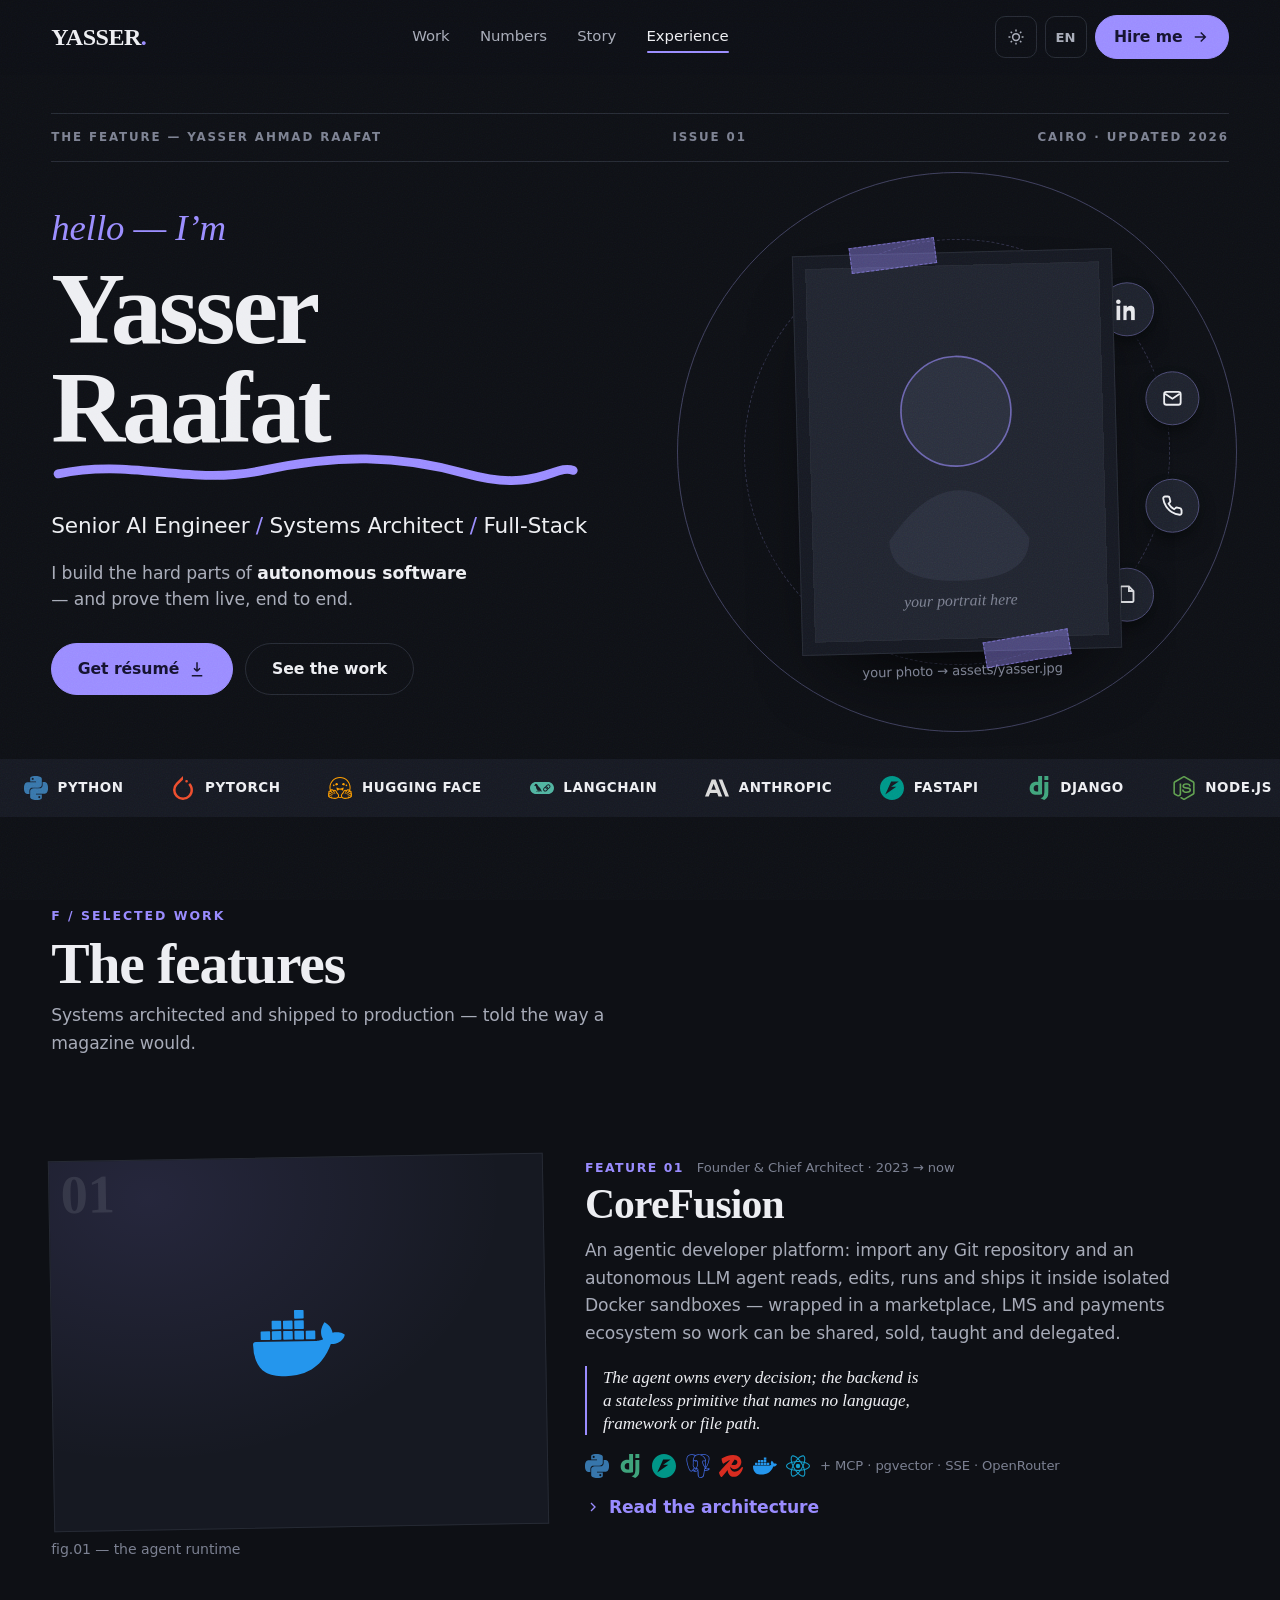
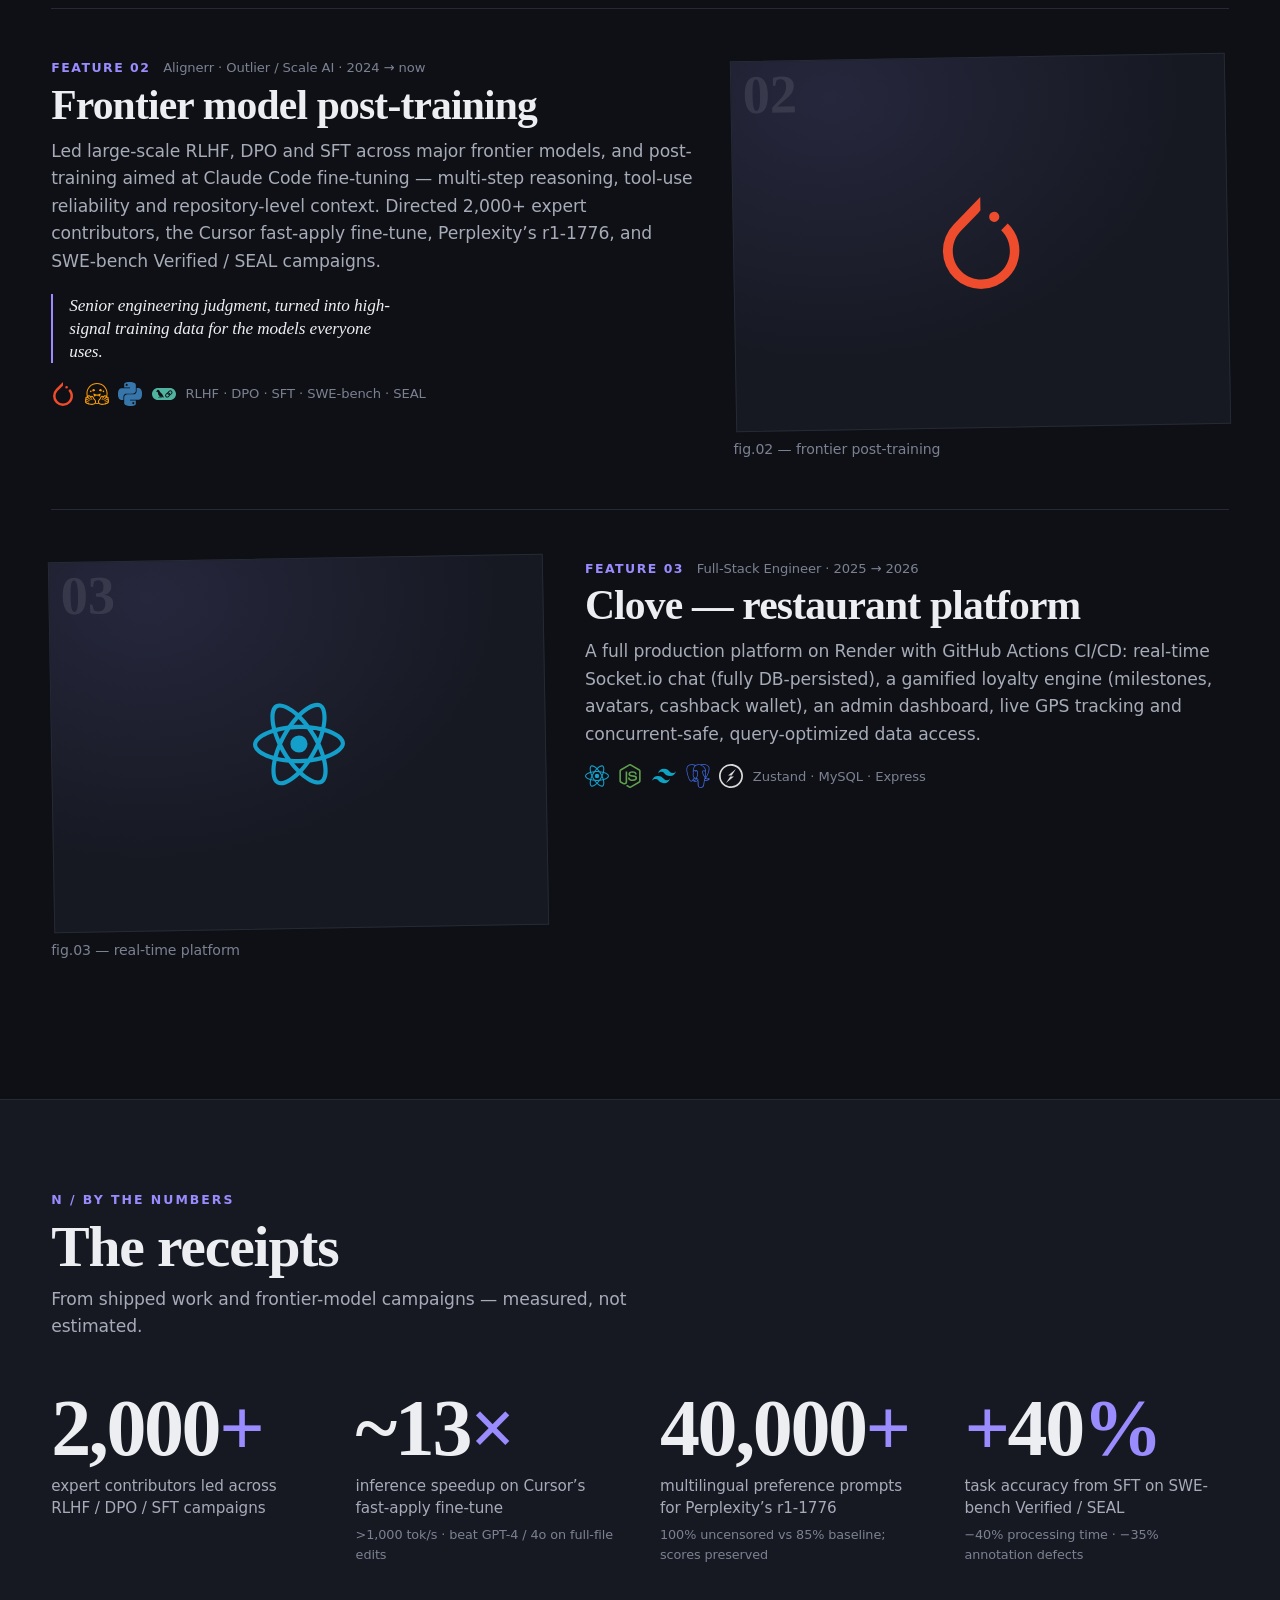
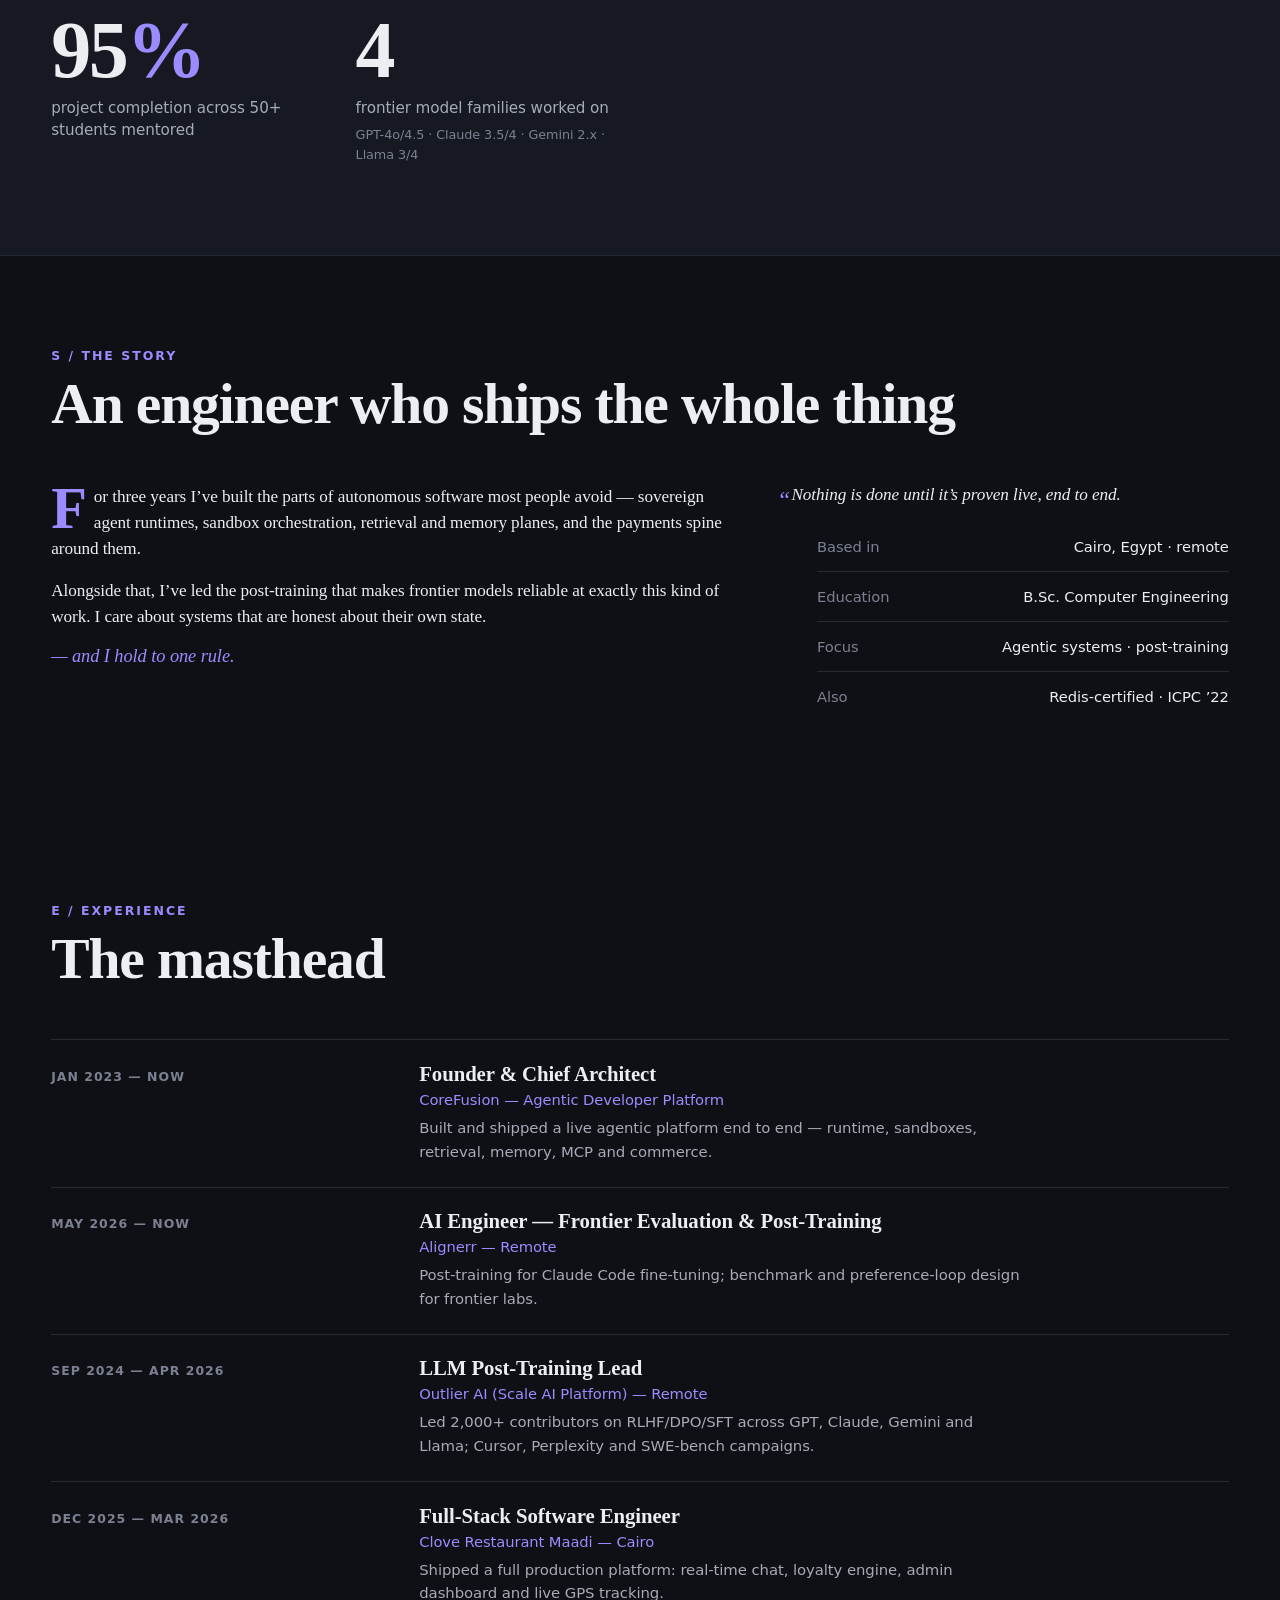
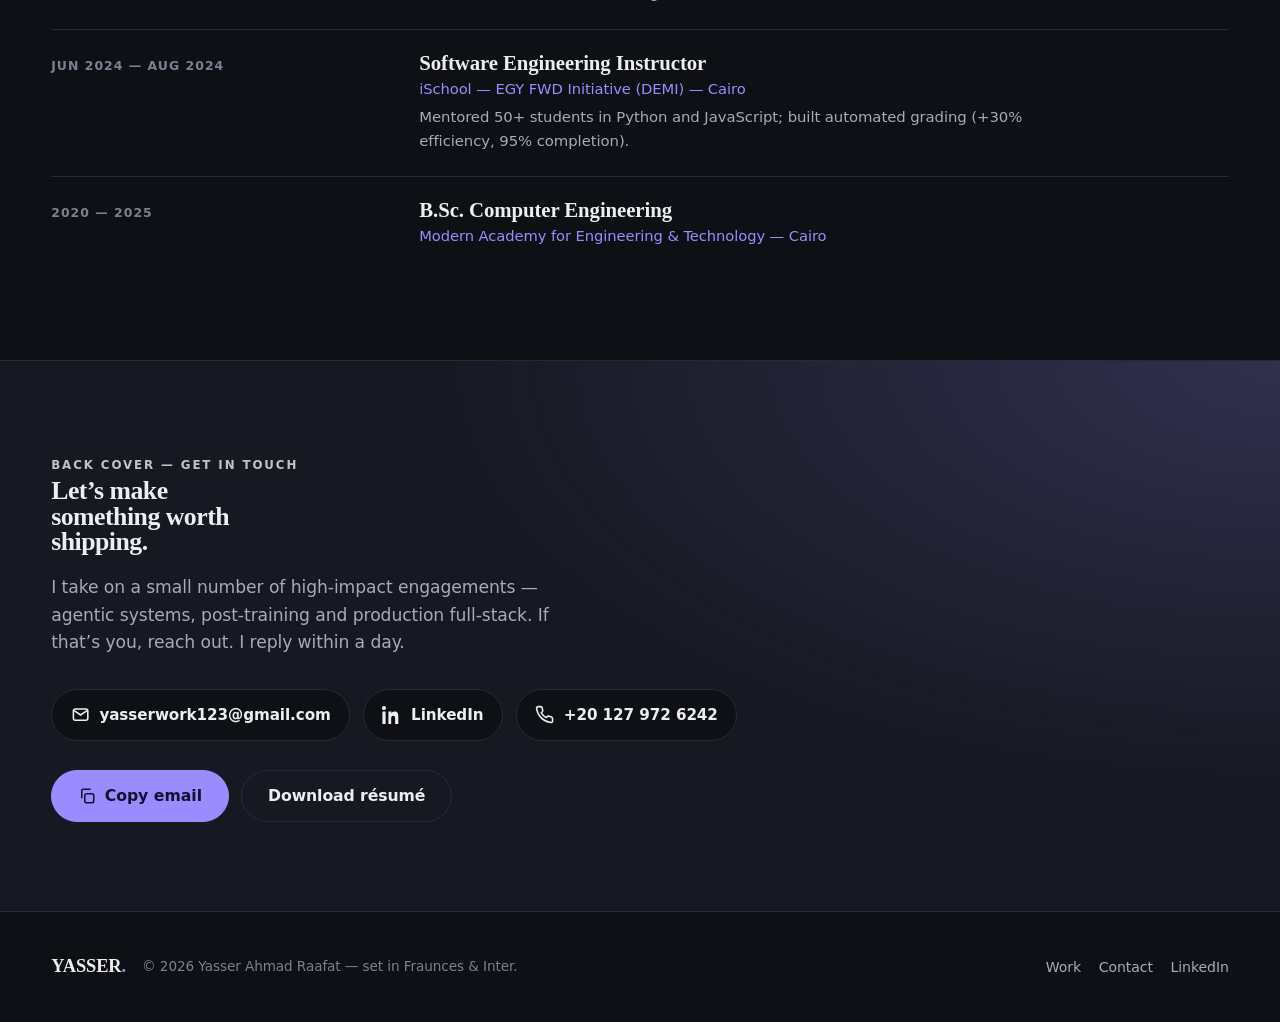
==== index.html @ 40990bbe "Initial portfolio: base site + integrity fixes Single-page static portfolio ("The Feature" editorial" ====
<!doctype html>
<html lang="en" dir="ltr">
<head>
<meta charset="utf-8">
<meta name="viewport" content="width=device-width, initial-scale=1, viewport-fit=cover">
<title>Yasser Ahmad Raafat — AI Engineer &amp; Systems Architect</title>
<meta name="description" content="The Feature — Yasser Ahmad Raafat, Senior AI Engineer and Systems Architect. Agentic runtimes, frontier-model post-training, and the full stack around them.">
<meta name="color-scheme" content="light dark">
<meta property="og:title" content="Yasser Ahmad Raafat — AI Engineer & Systems Architect">
<meta property="og:description" content="I build the hard parts of autonomous software — and prove them live, end to end.">
<meta property="og:type" content="website">
<link rel="preload" href="assets/fonts/fraunces-600-latin.woff2" as="font" type="font/woff2" crossorigin>
<link rel="preload" href="assets/fonts/inter-400-latin.woff2" as="font" type="font/woff2" crossorigin>
<link rel="stylesheet" href="assets/fonts/fonts.css">
<link rel="stylesheet" href="assets/styles.css">
<link rel="icon" href="data:image/svg+xml,%3Csvg xmlns='http://www.w3.org/2000/svg' viewBox='0 0 32 32'%3E%3Crect width='32' height='32' rx='4' fill='%23F4F0E6'/%3E%3Ctext x='16' y='24' font-family='Impact,sans-serif' font-size='24' fill='%231C1712' text-anchor='middle'%3EY%3C/text%3E%3Crect x='6' y='27' width='20' height='2' fill='%23D2551E'/%3E%3C/svg%3E">
<script>
  (function(){
    document.documentElement.classList.add('js');
    try{
      document.documentElement.setAttribute('data-theme', localStorage.getItem('cp-theme') || 'dark');
      if(localStorage.getItem('cp-lang') === 'ar'){ document.documentElement.lang='ar'; document.documentElement.dir='rtl'; }
    }catch(e){ document.documentElement.setAttribute('data-theme','light'); }
  })();
</script>
</head>
<body>
<a class="skip-link" href="#main" data-i18n="skip">Skip to content</a>

<!-- ===================== MASTHEAD ===================== -->
<header class="mast" id="mast">
  <div class="wrap mast-in">
    <a class="wordmark" href="#top">YASSER<span class="d">.</span></a>
    <nav aria-label="Primary">
      <a href="#work" data-i18n="nav.work">Work</a>
      <a href="#numbers" data-i18n="nav.numbers">Numbers</a>
      <a href="#story" data-i18n="nav.story">Story</a>
      <a href="#experience" data-i18n="nav.exp">Experience</a>
    </nav>
    <div class="mast-tools">
      <button class="iconbtn" id="toggle-theme" aria-label="Toggle theme" aria-pressed="false" type="button">
        <svg class="ic" viewBox="0 0 24 24" fill="none" stroke="currentColor" stroke-width="2" aria-hidden="true"><circle cx="12" cy="12" r="4.5"/><path d="M12 2v2.5M12 19.5V22M2 12h2.5M19.5 12H22M4.9 4.9l1.8 1.8M17.3 17.3l1.8 1.8M4.9 19.1l1.8-1.8M17.3 6.7l1.8-1.8"/></svg>
      </button>
      <button class="iconbtn" id="toggle-lang" aria-label="Switch language" data-lang-label type="button">EN</button>
      <a class="btn btn-primary" href="#contact"><span class="t" data-i18n="nav.cta">Hire me</span>
        <svg class="ic" viewBox="0 0 24 24" fill="none" stroke="currentColor" stroke-width="2" aria-hidden="true"><path d="M5 12h14M13 6l6 6-6 6"/></svg></a>
    </div>
  </div>
</header>

<main id="main">
<span id="top"></span>

  <!-- ===================== COVER (HERO) ===================== -->
  <section class="cover wrap">
    <div class="cover-folio folio">
      <span data-i18n="folio.left">The Feature — Yasser Ahmad Raafat</span>
      <span class="mid" data-i18n="folio.mid">Issue 01</span>
      <span data-i18n="folio.right">Cairo · Updated 2026</span>
    </div>

    <div class="cover-grid">
      <div class="cover-lead">
        <span class="script" data-i18n="cover.hello">hello — I’m</span>
        <h1 class="cover-name">
          <span class="l1">Yasser</span><br>
          <span class="l2">Raafat</span>
          <svg class="name-underline draw" style="--len:340" viewBox="0 0 300 22" fill="none" aria-hidden="true" preserveAspectRatio="none">
            <path d="M4 13 C 46 4, 78 20, 120 11 S 196 2, 236 13 S 286 7, 296 11"/>
          </svg>
        </h1>
        <p class="cover-sub"><span data-i18n="cover.r1">Senior AI Engineer</span><span class="sep">/</span><span data-i18n="cover.r2">Systems Architect</span><span class="sep">/</span><span data-i18n="cover.r3">Full-Stack</span></p>
        <p class="cover-aside" data-i18n-html="cover.aside">I build the hard parts of <b>autonomous software</b> — and prove them live, end to end.</p>
        <div class="cover-cta">
          <a class="btn btn-primary" href="assets/yasser-resume.pdf" download>
            <span data-i18n="cover.resume">Get résumé</span>
            <svg class="ic" viewBox="0 0 24 24" fill="none" stroke="currentColor" stroke-width="2" aria-hidden="true"><path d="M12 3v12m0 0 4-4m-4 4-4-4M5 21h14"/></svg>
          </a>
          <a class="btn btn-ghost" href="#work"><span data-i18n="cover.work">See the work</span></a>
        </div>
      </div>

      <div class="cover-media">
        <div class="orbit" id="orbit" aria-hidden="true">
          <span class="ring"></span><span class="ring r2"></span>
          <div class="spokes">
            <a class="orbit-icon" style="--a:-40deg" href="https://www.linkedin.com/in/yasser-ahmed-raafat-592a2b164/" target="_blank" rel="noopener" aria-label="LinkedIn">
              <svg class="ic" viewBox="0 0 24 24" fill="currentColor" aria-hidden="true"><path d="M4.98 3.5A2.5 2.5 0 1 1 0 3.5a2.5 2.5 0 0 1 4.98 0zM.5 8h4V24h-4zM8 8h3.8v2.2h.05c.53-1 1.83-2.2 3.77-2.2 4.03 0 4.78 2.65 4.78 6.1V24h-4v-6.9c0-1.65-.03-3.77-2.3-3.77-2.3 0-2.65 1.8-2.65 3.65V24H8z"/></svg>
            </a>
            <a class="orbit-icon" style="--a:-14deg" href="mailto:yasserwork123@gmail.com" aria-label="Email">
              <svg class="ic" viewBox="0 0 24 24" fill="none" stroke="currentColor" stroke-width="2" aria-hidden="true"><rect x="3" y="5" width="18" height="14" rx="2.5"/><path d="m4 7 8 5.5L20 7"/></svg>
            </a>
            <a class="orbit-icon" style="--a:14deg" href="tel:+201279726242" aria-label="Phone">
              <svg class="ic" viewBox="0 0 24 24" fill="none" stroke="currentColor" stroke-width="2" aria-hidden="true"><path d="M22 16.9v3a2 2 0 0 1-2.2 2 19.8 19.8 0 0 1-8.6-3.1 19.5 19.5 0 0 1-6-6A19.8 19.8 0 0 1 2 4.2 2 2 0 0 1 4 2h3a2 2 0 0 1 2 1.7c.1.9.3 1.8.6 2.6a2 2 0 0 1-.5 2.1L7.9 9.8a16 16 0 0 0 6 6l1.4-1.2a2 2 0 0 1 2.1-.5c.8.3 1.7.5 2.6.6a2 2 0 0 1 1.7 2z"/></svg>
            </a>
            <a class="orbit-icon" style="--a:40deg" href="assets/yasser-resume.pdf" download aria-label="Download résumé">
              <svg class="ic" viewBox="0 0 24 24" fill="none" stroke="currentColor" stroke-width="2" aria-hidden="true"><path d="M14 3v5h5M14 3l5 5v11a1 1 0 0 1-1 1H6a1 1 0 0 1-1-1V4a1 1 0 0 1 1-1z"/></svg>
            </a>
          </div>
        </div>
        <figure class="frame">
          <span class="tape t1" aria-hidden="true"></span><span class="tape t2" aria-hidden="true"></span>
          <!-- PHOTO: drop your portrait at assets/yasser.jpg, then change the src below to "assets/yasser.jpg" (portrait / 4:5 works best). -->
          <img src="assets/portrait-placeholder.svg" alt="Portrait of Yasser Ahmad Raafat" width="360" height="450">
          <figcaption class="photo-hint" data-i18n="cover.hint">your photo → assets/yasser.jpg</figcaption>
        </figure>
      </div>
    </div>
  </section>

  <!-- ===================== TOOLKIT TICKER ===================== -->
  <section class="ticker" id="stack" aria-label="Toolkit" style="padding:0">
    <div class="ticker-row" id="ticker-row"><span class="ticker-item"><svg class="ci" viewBox="0 0 24 24" fill="#3776AB" role="img" aria-hidden="true"><path d="M14.25.18l.9.2.73.26.59.3.45.32.34.34.25.34.16.33.1.3.04.26.02.2-.01.13V8.5l-.05.63-.13.55-.21.46-.26.38-.3.31-.33.25-.35.19-.35.14-.33.1-.3.07-.26.04-.21.02H8.77l-.69.05-.59.14-.5.22-.41.27-.33.32-.27.35-.2.36-.15.37-.1.35-.07.32-.04.27-.02.21v3.06H3.17l-.21-.03-.28-.07-.32-.12-.35-.18-.36-.26-.36-.36-.35-.46-.32-.59-.28-.73-.21-.88-.14-1.05-.05-1.23.06-1.22.16-1.04.24-.87.32-.71.36-.57.4-.44.42-.33.42-.24.4-.16.36-.1.32-.05.24-.01h.16l.06.01h8.16v-.83H6.18l-.01-2.75-.02-.37.05-.34.11-.31.17-.28.25-.26.31-.23.38-.2.44-.18.51-.15.58-.12.64-.1.71-.06.77-.04.84-.02 1.27.05zm-6.3 1.98l-.23.33-.08.41.08.41.23.34.33.22.41.09.41-.09.33-.22.23-.34.08-.41-.08-.41-.23-.33-.33-.22-.41-.09-.41.09zm13.09 3.95l.28.06.32.12.35.18.36.27.36.35.35.47.32.59.28.73.21.88.14 1.04.05 1.23-.06 1.23-.16 1.04-.24.86-.32.71-.36.57-.4.45-.42.33-.42.24-.4.16-.36.09-.32.05-.24.02-.16-.01h-8.22v.82h5.84l.01 2.76.02.36-.05.34-.11.31-.17.29-.25.25-.31.24-.38.2-.44.17-.51.15-.58.13-.64.09-.71.07-.77.04-.84.01-1.27-.04-1.07-.14-.9-.2-.73-.25-.59-.3-.45-.33-.34-.34-.25-.34-.16-.33-.1-.3-.04-.25-.02-.2.01-.13v-5.34l.05-.64.13-.54.21-.46.26-.38.3-.32.33-.24.35-.2.35-.14.33-.1.3-.06.26-.04.21-.02.13-.01h5.84l.69-.05.59-.14.5-.21.41-.28.33-.32.27-.35.2-.36.15-.36.1-.35.07-.32.04-.28.02-.21V6.07h2.09l.14.01zm-6.47 14.25l-.23.33-.08.41.08.41.23.33.33.23.41.08.41-.08.33-.23.23-.33.08-.41-.08-.41-.23-.33-.33-.23-.41-.08-.41.08z"/></svg><span class="nm">Python</span></span><span class="ticker-item"><svg class="ci" viewBox="0 0 24 24" fill="#EE4C2C" role="img" aria-hidden="true"><path d="M12.005 0L4.952 7.053a9.865 9.865 0 000 14.022 9.866 9.866 0 0014.022 0c3.984-3.9 3.986-10.205.085-14.023l-1.744 1.743c2.904 2.905 2.904 7.634 0 10.538s-7.634 2.904-10.538 0-2.904-7.634 0-10.538l4.647-4.646.582-.665zm3.568 3.899a1.327 1.327 0 00-1.327 1.327 1.327 1.327 0 001.327 1.328A1.327 1.327 0 0016.9 5.226 1.327 1.327 0 0015.573 3.9z"/></svg><span class="nm">PyTorch</span></span><span class="ticker-item"><svg class="ci" viewBox="0 0 24 24" fill="#FF9D00" role="img" aria-hidden="true"><path d="M1.4446 11.5059c0 1.1021.1673 2.1585.4847 3.1563-.0378-.0028-.0691-.0058-.1058-.0058-.4209 0-.8015.16-1.0704.4512-.3454.3737-.4984.8335-.4316 1.293a1.576 1.576 0 0 0 .2148.5978c-.2319.1864-.4018.4456-.4844.7578-.0646.2448-.131.7543.2149 1.2794a1.4552 1.4552 0 0 0-.0625.1055c-.208.3923-.2207.8372-.0371 1.25.2783.6258.9696 1.1175 2.3126 1.6467.8356.3292 1.5988.5411 1.6056.543 1.1046.2847 2.104.4277 2.969.4277 1.4173 0 2.4754-.3849 3.1525-1.1446 1.538.2651 2.791.1403 3.592.006.6773.7555 1.7332 1.1387 3.1467 1.1387.8649 0 1.8643-.143 2.969-.4278.0068-.0019.77-.2138 1.6056-.543 1.343-.5292 2.0343-1.0208 2.3126-1.6466.1836-.4129.171-.8577-.037-1.25a1.4685 1.4685 0 0 0-.0626-.1056c.346-.525.2795-1.0346.2149-1.2793-.0826-.3122-.2525-.5714-.4844-.7579.11-.1816.1831-.3788.2148-.5977.0669-.4595-.0862-.9193-.4316-1.293-.2688-.2913-.6495-.4513-1.0704-.4513-.0209 0-.0376.0008-.0588.0018.3162-.9966.4846-2.0518.4846-3.1523 0-5.807-4.7362-10.5144-10.5789-10.5144-5.8426 0-10.5788 4.7073-10.5788 10.5144Zm10.5788-9.4831c5.2727 0 9.5476 4.246 9.5476 9.483a9.4201 9.4201 0 0 1-.2696 2.2365c-.0039-.0047-.0079-.011-.0117-.0156-.274-.3255-.6679-.5059-1.1075-.5059-.352 0-.714.1155-1.0763.3438-.2403.1517-.5058.422-.7793.7598-.2534-.3492-.608-.5832-1.0137-.6465a1.5174 1.5174 0 0 0-.2344-.0176c-.9263 0-1.4828.7993-1.6935 1.5177-.1046.2426-.6065 1.3482-1.3614 2.0978-1.1681 1.1601-1.4458 2.3534-.8396 3.6382-.843.1029-1.5836.0927-2.365-.006.5906-1.212.3626-2.4388-.8426-3.6322-.755-.7496-1.2568-1.8552-1.3614-2.0978-.2107-.7184-.7673-1.5177-1.6935-1.5177-.078 0-.1568.0054-.2344.0176-.4057.0633-.7604.2973-1.0137.6465-.2735-.3379-.539-.6081-.7794-.7598-.3622-.2283-.7243-.3438-1.0762-.3438-.4266 0-.8094.171-1.0821.4786a9.4208 9.4208 0 0 1-.2598-2.1936c0-5.237 4.2749-9.483 9.5475-9.483zM8.6443 7.0036c-.4838.0043-.9503.2667-1.1934.7227-.3536.6633-.1006 1.4873.5645 1.84.351.1862.4883-.5261.836-.6485.3107-.1095.841.399 1.0078.086.3536-.6634.1025-1.4874-.5625-1.84a1.3659 1.3659 0 0 0-.6524-.1602Zm6.8403 0c-.2199-.002-.4426.05-.6504.1602-.665.3526-.9181 1.1766-.5645 1.84.1669.313.6971-.1955 1.0079-.086.3476.1224.4867.8347.838.6485.6649-.3527.916-1.1767.5624-1.84-.243-.456-.7096-.7184-1.1934-.7227Zm-9.7565 1.418a.8768.8768 0 0 0-.877.877c0 .4846.3925.877.877.877a.8768.8768 0 0 0 .877-.877.8768.8768 0 0 0-.877-.877zm12.6434 0c-.4845 0-.879.3925-.879.877 0 .4846.3945.877.879.877a.8768.8768 0 0 0 .877-.877.8768.8768 0 0 0-.877-.877zM8.7927 11.459c-.179-.003-.2793.1107-.2793.416 0 .8097.3874 2.125 1.4279 2.924.207-.7123 1.3453-1.2832 1.5079-1.2012.2315.1167.2191.4417.6074.7266.3884-.285.374-.6098.6056-.7266.1627-.082 1.3009.4889 1.5079 1.2012 1.0404-.799 1.4278-2.1144 1.4278-2.924 0-1.2212-1.583.6402-3.5413.6485-1.4686-.0061-2.7266-1.0558-3.2639-1.0645zM4.312 14.4768c.5792.365 1.6964 2.2751 2.1056 3.0177.1371.2488.371.3536.582.3536.4188 0 .7465-.4138.0391-.9395-1.0636-.791-.6914-2.0846-.1836-2.1642a.4302.4302 0 0 1 .0664-.004c.4616 0 .666.7892.666.7892s.5959 1.4898 1.6213 2.508c.942.9356 1.062 1.703.4961 2.6661-.0164-.004-.0159.0236-.1484.2149-.1853.2673-.4322.4688-.7188.6152-.5062.2269-1.1397.2696-1.7833.2696-1.037 0-2.1017-.1824-2.6975-.336-.0293-.0075-3.6505-.9567-3.1916-1.8224.0771-.1454.2033-.2031.3633-.2031.6463 0 1.823.9551 2.3283.9551.113 0 .196-.0865.2285-.2031.2249-.8045-3.2787-1.0522-2.9846-2.1642.0519-.1967.193-.2757.3907-.2754.854 0 2.7704 1.4923 3.172 1.4923.0307 0 .0525-.0085.0645-.0274.2012-.3227.1096-.5865-1.3087-1.4395-1.4182-.8533-2.4315-1.329-1.8653-1.9416.0651-.0707.1574-.1015.2695-.1015.8611.0002 2.8948 1.84 2.8948 1.84s.5487.5683.8809.5683c.0762 0 .1416-.0315.1855-.1054.2355-.3946-2.1858-2.2183-2.3224-2.971-.0926-.51.0641-.7676.3555-.7676-.0006.008.1701-.0285.4942.1759zm16.2257.5918c-.1366.7526-2.5579 2.5764-2.3224 2.9709.044.074.1092.1055.1855.1055.3321 0 .881-.5684.881-.5684s2.0336-1.8397 2.8947-1.84c.1121 0 .2044.0308.2695.1016.5662.6125-.447 1.0882-1.8653 1.9415-1.4183.853-1.51 1.1168-1.3087 1.4396.012.0188.0337.0273.0644.0273.4016 0 2.3181-1.4923 3.1721-1.4923.1977-.0002.3388.0787.3907.2754.294 1.112-3.2095 1.3597-2.9846 2.1642.0325.1166.1156.2032.2285.2032.5054 0 1.682-.9552 2.3283-.9552.16 0 .2862.0577.3633.2032.459.8656-3.1623 1.8149-3.1916 1.8224-.5958.1535-1.6605.336-2.6975.336-.6351 0-1.261-.0409-1.7638-.2599-.2949-.1472-.5488-.3516-.7383-.625-.0411-.0682-.1026-.1476-.1426-.205-.5726-.9679-.455-1.7371.4903-2.676 1.0254-1.0182 1.6212-2.508 1.6212-2.508s.2044-.7891.666-.7891a.4318.4318 0 0 1 .0665.0039c.5078.0796.88 1.3732-.1836 2.1642-.7074.5257-.3797.9395.039.9395.211 0 .445-.1047.5821-.3535.4092-.7426 1.5264-2.6527 2.1056-3.0178.5588-.3524.99-.1816.8497.5918z"/></svg><span class="nm">Hugging Face</span></span><span class="ticker-item"><svg class="ci" viewBox="0 0 24 24" fill="#4FB3A0" role="img" aria-hidden="true"><path d="M6.0988 5.9175C2.7359 5.9175 0 8.6462 0 12s2.736 6.0825 6.0988 6.0825h11.8024C21.2641 18.0825 24 15.3538 24 12s-2.736-6.0825-6.0988-6.0825ZM5.9774 7.851c.493.0124 1.02.2496 1.273.6228.3673.4592.4778 1.0668.8944 1.4932.5604.6118 1.199 1.1505 1.7161 1.802.4892.5954.8386 1.2937 1.1436 1.9975.1244.2335.1257.5202.31.7197.0908.1204.5346.4483.4383.5645.0555.1204.4702.286.3263.4027-.1944.04-.4129.0476-.5616-.1074-.0549.126-.183.0596-.2819.0432a4 4 0 0 0-.025.0736c-.3288.0219-.5754-.3126-.732-.565-.3111-.168-.6642-.2702-.982-.446-.0182.2895.0452.6485-.231.8353-.014.5565.8436.0656.9222.4804-.061.0067-.1286-.0095-.1774.0373-.2239.2172-.4805-.1645-.7385-.007-.3464.174-.3808.3161-.8096.352-.0237-.0359-.0143-.0592.0059-.0811.1207-.1399.1295-.3046.3356-.3643-.2122-.0334-.3899.0833-.5686.1757-.2323.095-.2304-.2141-.5878.0164-.0396-.0322-.0208-.0615.0018-.0864.0908-.1107.2102-.127.345-.1208-.663-.3686-.9751.4507-1.2813.0432-.092.0243-.1265.1068-.1845.1652-.05-.0548-.0123-.1212-.0099-.1857-.0598-.028-.1356-.041-.1179-.1366-.1171-.0395-.1988.0295-.286.0952-.0787-.0608.0532-.1492.0776-.2125.0702-.1216.23-.025.3111-.1126.2306-.1308.552.0814.8155.0455.203.0255.4544-.1825.3526-.39-.2171-.2767-.179-.6386-.1839-.9695-.0268-.1929-.491-.4382-.6252-.6462-.1659-.1873-.295-.4047-.4243-.6182-.4666-.9008-.3198-2.0584-.9077-2.8947-.266.1466-.6125.0774-.8418-.119-.1238.1125-.1292.2598-.139.4161-.297-.2962-.2593-.8559-.022-1.1855.0969-.1302.2127-.2373.342-.3316.0292-.0213.0391-.0419.0385-.0747.1174-.5267.5764-.7391 1.0694-.7267m12.4071.46c.5575 0 1.0806.2159 1.474.6082s.61.9145.61 1.4704c0 .556-.2167 1.078-.61 1.4698v.0006l-.902.8995a2.08 2.08 0 0 1-.8597.5166l-.0164.0047-.0058.0164a2.05 2.05 0 0 1-.474.7308l-.9018.8995c-.3934.3924-.917.6083-1.4745.6083s-1.0806-.216-1.474-.6083c-.813-.8107-.813-2.1294 0-2.9402l.9019-.8995a2.056 2.056 0 0 1 .858-.5143l.017-.0053.0058-.0158a2.07 2.07 0 0 1 .4752-.7337l.9018-.8995c.3934-.3924.9171-.6083 1.4745-.6083zm0 .8965a1.18 1.18 0 0 0-.8388.3462l-.9018.8995a1.181 1.181 0 0 0-.3427.9252l.0053.0572c.0323.2652.149.5044.3374.6917.13.1296.2733.2114.4471.2686a.9.9 0 0 1 .014.1582.884.884 0 0 1-.2609.6304l-.0554.0554c-.3013-.1028-.5525-.253-.7794-.4792a2.06 2.06 0 0 1-.5761-1.0968l-.0099-.0578-.0461.0368a1.1 1.1 0 0 0-.0876.0794l-.9024.8995c-.4623.461-.4623 1.212 0 1.673.2311.2305.535.346.8394.3461.3043 0 .6077-.1156.8388-.3462l.9019-.8995c.4623-.461.4623-1.2113 0-1.673a1.17 1.17 0 0 0-.4367-.2749 1 1 0 0 1-.014-.1611c0-.2591.1023-.505.2901-.6923.3019.1028.57.2694.7962.495.3007.2999.4994.679.5756 1.0968l.0105.0578.0455-.0373a1.1 1.1 0 0 0 .0887-.0794l.902-.8996c.4622-.461.4628-1.2124 0-1.6735a1.18 1.18 0 0 0-.8395-.3462Zm-9.973 5.1567-.0006.0006c-.0793.3078-.1048.8318-.506.847-.033.1776.1228.2445.2655.1874.141-.0645.2081.0508.2557.1657.2177.0317.5394-.0725.5516-.3298-.325-.1867-.4253-.5418-.5662-.8709"/></svg><span class="nm">LangChain</span></span><span class="ticker-item"><svg class="ci" viewBox="0 0 24 24" fill="#DADADA" role="img" aria-hidden="true"><path d="M17.3041 3.541h-3.6718l6.696 16.918H24Zm-10.6082 0L0 20.459h3.7442l1.3693-3.5527h7.0052l1.3693 3.5528h3.7442L10.5363 3.5409Zm-.3712 10.2232 2.2914-5.9456 2.2914 5.9456Z"/></svg><span class="nm">Anthropic</span></span><span class="ticker-item"><svg class="ci" viewBox="0 0 24 24" fill="#009688" role="img" aria-hidden="true"><path d="M12 .0387C5.3729.0384.0003 5.3931 0 11.9988c-.001 6.6066 5.372 11.9628 12 11.9625 6.628.0003 12.001-5.3559 12-11.9625-.0003-6.6057-5.3729-11.9604-12-11.96m-.829 5.4153h7.55l-7.5805 5.3284h5.1828L5.279 18.5436q2.9466-6.5444 5.892-13.0896"/></svg><span class="nm">FastAPI</span></span><span class="ticker-item"><svg class="ci" viewBox="0 0 24 24" fill="#3FA47C" role="img" aria-hidden="true"><path d="M11.146 0h3.924v18.166c-2.013.382-3.491.535-5.096.535-4.791 0-7.288-2.166-7.288-6.32 0-4.002 2.65-6.6 6.753-6.6.637 0 1.121.05 1.707.203zm0 9.143a3.894 3.894 0 00-1.325-.204c-1.988 0-3.134 1.223-3.134 3.365 0 2.09 1.096 3.236 3.109 3.236.433 0 .79-.025 1.35-.102V9.142zM21.314 6.06v9.098c0 3.134-.229 4.638-.917 5.937-.637 1.249-1.478 2.039-3.211 2.905l-3.644-1.733c1.733-.815 2.574-1.53 3.109-2.625.561-1.121.739-2.421.739-5.835V6.059h3.924zM17.39.021h3.924v4.026H17.39z"/></svg><span class="nm">Django</span></span><span class="ticker-item"><svg class="ci" viewBox="0 0 24 24" fill="#5FA04E" role="img" aria-hidden="true"><path d="M11.998,24c-0.321,0-0.641-0.084-0.922-0.247l-2.936-1.737c-0.438-0.245-0.224-0.332-0.08-0.383 c0.585-0.203,0.703-0.25,1.328-0.604c0.065-0.037,0.151-0.023,0.218,0.017l2.256,1.339c0.082,0.045,0.197,0.045,0.272,0l8.795-5.076 c0.082-0.047,0.134-0.141,0.134-0.238V6.921c0-0.099-0.053-0.192-0.137-0.242l-8.791-5.072c-0.081-0.047-0.189-0.047-0.271,0 L3.075,6.68C2.99,6.729,2.936,6.825,2.936,6.921v10.15c0,0.097,0.054,0.189,0.139,0.235l2.409,1.392 c1.307,0.654,2.108-0.116,2.108-0.89V7.787c0-0.142,0.114-0.253,0.256-0.253h1.115c0.139,0,0.255,0.112,0.255,0.253v10.021 c0,1.745-0.95,2.745-2.604,2.745c-0.508,0-0.909,0-2.026-0.551L2.28,18.675c-0.57-0.329-0.922-0.945-0.922-1.604V6.921 c0-0.659,0.353-1.275,0.922-1.603l8.795-5.082c0.557-0.315,1.296-0.315,1.848,0l8.794,5.082c0.57,0.329,0.924,0.944,0.924,1.603 v10.15c0,0.659-0.354,1.273-0.924,1.604l-8.794,5.078C12.643,23.916,12.324,24,11.998,24z M19.099,13.993 c0-1.9-1.284-2.406-3.987-2.763c-2.731-0.361-3.009-0.548-3.009-1.187c0-0.528,0.235-1.233,2.258-1.233 c1.807,0,2.473,0.389,2.747,1.607c0.024,0.115,0.129,0.199,0.247,0.199h1.141c0.071,0,0.138-0.031,0.186-0.081 c0.048-0.054,0.074-0.123,0.067-0.196c-0.177-2.098-1.571-3.076-4.388-3.076c-2.508,0-4.004,1.058-4.004,2.833 c0,1.925,1.488,2.457,3.895,2.695c2.88,0.282,3.103,0.703,3.103,1.269c0,0.983-0.789,1.402-2.642,1.402 c-2.327,0-2.839-0.584-3.011-1.742c-0.02-0.124-0.126-0.215-0.253-0.215h-1.137c-0.141,0-0.254,0.112-0.254,0.253 c0,1.482,0.806,3.248,4.655,3.248C17.501,17.007,19.099,15.91,19.099,13.993z"/></svg><span class="nm">Node.js</span></span><span class="ticker-item"><svg class="ci" viewBox="0 0 24 24" fill="#3178C6" role="img" aria-hidden="true"><path d="M1.125 0C.502 0 0 .502 0 1.125v21.75C0 23.498.502 24 1.125 24h21.75c.623 0 1.125-.502 1.125-1.125V1.125C24 .502 23.498 0 22.875 0zm17.363 9.75c.612 0 1.154.037 1.627.111a6.38 6.38 0 0 1 1.306.34v2.458a3.95 3.95 0 0 0-.643-.361 5.093 5.093 0 0 0-.717-.26 5.453 5.453 0 0 0-1.426-.2c-.3 0-.573.028-.819.086a2.1 2.1 0 0 0-.623.242c-.17.104-.3.229-.393.374a.888.888 0 0 0-.14.49c0 .196.053.373.156.529.104.156.252.304.443.444s.423.276.696.41c.273.135.582.274.926.416.47.197.892.407 1.266.628.374.222.695.473.963.753.268.279.472.598.614.957.142.359.214.776.214 1.253 0 .657-.125 1.21-.373 1.656a3.033 3.033 0 0 1-1.012 1.085 4.38 4.38 0 0 1-1.487.596c-.566.12-1.163.18-1.79.18a9.916 9.916 0 0 1-1.84-.164 5.544 5.544 0 0 1-1.512-.493v-2.63a5.033 5.033 0 0 0 3.237 1.2c.333 0 .624-.03.872-.09.249-.06.456-.144.623-.25.166-.108.29-.234.373-.38a1.023 1.023 0 0 0-.074-1.089 2.12 2.12 0 0 0-.537-.5 5.597 5.597 0 0 0-.807-.444 27.72 27.72 0 0 0-1.007-.436c-.918-.383-1.602-.852-2.053-1.405-.45-.553-.676-1.222-.676-2.005 0-.614.123-1.141.369-1.582.246-.441.58-.804 1.004-1.089a4.494 4.494 0 0 1 1.47-.629 7.536 7.536 0 0 1 1.77-.201zm-15.113.188h9.563v2.166H9.506v9.646H6.789v-9.646H3.375z"/></svg><span class="nm">TypeScript</span></span><span class="ticker-item"><svg class="ci" viewBox="0 0 24 24" fill="#C9A400" role="img" aria-hidden="true"><path d="M0 0h24v24H0V0zm22.034 18.276c-.175-1.095-.888-2.015-3.003-2.873-.736-.345-1.554-.585-1.797-1.14-.091-.33-.105-.51-.046-.705.15-.646.915-.84 1.515-.66.39.12.75.42.976.9 1.034-.676 1.034-.676 1.755-1.125-.27-.42-.404-.601-.586-.78-.63-.705-1.469-1.065-2.834-1.034l-.705.089c-.676.165-1.32.525-1.71 1.005-1.14 1.291-.811 3.541.569 4.471 1.365 1.02 3.361 1.244 3.616 2.205.24 1.17-.87 1.545-1.966 1.41-.811-.18-1.26-.586-1.755-1.336l-1.83 1.051c.21.48.45.689.81 1.109 1.74 1.756 6.09 1.666 6.871-1.004.029-.09.24-.705.074-1.65l.046.067zm-8.983-7.245h-2.248c0 1.938-.009 3.864-.009 5.805 0 1.232.063 2.363-.138 2.711-.33.689-1.18.601-1.566.48-.396-.196-.597-.466-.83-.855-.063-.105-.11-.196-.127-.196l-1.825 1.125c.305.63.75 1.172 1.324 1.517.855.51 2.004.675 3.207.405.783-.226 1.458-.691 1.811-1.411.51-.93.402-2.07.397-3.346.012-2.054 0-4.109 0-6.179l.004-.056z"/></svg><span class="nm">JavaScript</span></span><span class="ticker-item"><svg class="ci" viewBox="0 0 24 24" fill="#149ECA" role="img" aria-hidden="true"><path d="M14.23 12.004a2.236 2.236 0 0 1-2.235 2.236 2.236 2.236 0 0 1-2.236-2.236 2.236 2.236 0 0 1 2.235-2.236 2.236 2.236 0 0 1 2.236 2.236zm2.648-10.69c-1.346 0-3.107.96-4.888 2.622-1.78-1.653-3.542-2.602-4.887-2.602-.41 0-.783.093-1.106.278-1.375.793-1.683 3.264-.973 6.365C1.98 8.917 0 10.42 0 12.004c0 1.59 1.99 3.097 5.043 4.03-.704 3.113-.39 5.588.988 6.38.32.187.69.275 1.102.275 1.345 0 3.107-.96 4.888-2.624 1.78 1.654 3.542 2.603 4.887 2.603.41 0 .783-.09 1.106-.275 1.374-.792 1.683-3.263.973-6.365C22.02 15.096 24 13.59 24 12.004c0-1.59-1.99-3.097-5.043-4.032.704-3.11.39-5.587-.988-6.38-.318-.184-.688-.277-1.092-.278zm-.005 1.09v.006c.225 0 .406.044.558.127.666.382.955 1.835.73 3.704-.054.46-.142.945-.25 1.44-.96-.236-2.006-.417-3.107-.534-.66-.905-1.345-1.727-2.035-2.447 1.592-1.48 3.087-2.292 4.105-2.295zm-9.77.02c1.012 0 2.514.808 4.11 2.28-.686.72-1.37 1.537-2.02 2.442-1.107.117-2.154.298-3.113.538-.112-.49-.195-.964-.254-1.42-.23-1.868.054-3.32.714-3.707.19-.09.4-.127.563-.132zm4.882 3.05c.455.468.91.992 1.36 1.564-.44-.02-.89-.034-1.345-.034-.46 0-.915.01-1.36.034.44-.572.895-1.096 1.345-1.565zM12 8.1c.74 0 1.477.034 2.202.093.406.582.802 1.203 1.183 1.86.372.64.71 1.29 1.018 1.946-.308.655-.646 1.31-1.013 1.95-.38.66-.773 1.288-1.18 1.87-.728.063-1.466.098-2.21.098-.74 0-1.477-.035-2.202-.093-.406-.582-.802-1.204-1.183-1.86-.372-.64-.71-1.29-1.018-1.946.303-.657.646-1.313 1.013-1.954.38-.66.773-1.286 1.18-1.868.728-.064 1.466-.098 2.21-.098zm-3.635.254c-.24.377-.48.763-.704 1.16-.225.39-.435.782-.635 1.174-.265-.656-.49-1.31-.676-1.947.64-.15 1.315-.283 2.015-.386zm7.26 0c.695.103 1.365.23 2.006.387-.18.632-.405 1.282-.66 1.933-.2-.39-.41-.783-.64-1.174-.225-.392-.465-.774-.705-1.146zm3.063.675c.484.15.944.317 1.375.498 1.732.74 2.852 1.708 2.852 2.476-.005.768-1.125 1.74-2.857 2.475-.42.18-.88.342-1.355.493-.28-.958-.646-1.956-1.1-2.98.45-1.017.81-2.01 1.085-2.964zm-13.395.004c.278.96.645 1.957 1.1 2.98-.45 1.017-.812 2.01-1.086 2.964-.484-.15-.944-.318-1.37-.5-1.732-.737-2.852-1.706-2.852-2.474 0-.768 1.12-1.742 2.852-2.476.42-.18.88-.342 1.356-.494zm11.678 4.28c.265.657.49 1.312.676 1.948-.64.157-1.316.29-2.016.39.24-.375.48-.762.705-1.158.225-.39.435-.788.636-1.18zm-9.945.02c.2.392.41.783.64 1.175.23.39.465.772.705 1.143-.695-.102-1.365-.23-2.006-.386.18-.63.406-1.282.66-1.933zM17.92 16.32c.112.493.2.968.254 1.423.23 1.868-.054 3.32-.714 3.708-.147.09-.338.128-.563.128-1.012 0-2.514-.807-4.11-2.28.686-.72 1.37-1.536 2.02-2.44 1.107-.118 2.154-.3 3.113-.54zm-11.83.01c.96.234 2.006.415 3.107.532.66.905 1.345 1.727 2.035 2.446-1.595 1.483-3.092 2.295-4.11 2.295-.22-.005-.406-.05-.553-.132-.666-.38-.955-1.834-.73-3.703.054-.46.142-.944.25-1.438zm4.56.64c.44.02.89.034 1.345.034.46 0 .915-.01 1.36-.034-.44.572-.895 1.095-1.345 1.565-.455-.47-.91-.993-1.36-1.565z"/></svg><span class="nm">React</span></span><span class="ticker-item"><svg class="ci" viewBox="0 0 24 24" fill="#646CFF" role="img" aria-hidden="true"><path d="m8.286 10.578.512-8.657a.306.306 0 0 1 .247-.282L17.377.006a.306.306 0 0 1 .353.385l-1.558 5.403a.306.306 0 0 0 .352.385l2.388-.46a.306.306 0 0 1 .332.438l-6.79 13.55-.123.19a.294.294 0 0 1-.252.14c-.177 0-.35-.152-.305-.369l1.095-5.301a.306.306 0 0 0-.388-.355l-1.433.435a.306.306 0 0 1-.389-.354l.69-3.375a.306.306 0 0 0-.37-.36l-2.32.536a.306.306 0 0 1-.374-.316zm14.976-7.926L17.284 3.74l-.544 1.887 2.077-.4a.8.8 0 0 1 .84.369.8.8 0 0 1 .034.783L12.9 19.93l-.013.025-.015.023-.122.19a.801.801 0 0 1-.672.37.826.826 0 0 1-.634-.302.8.8 0 0 1-.16-.67l1.029-4.981-1.12.34a.81.81 0 0 1-.86-.262.802.802 0 0 1-.165-.67l.63-3.08-2.027.468a.808.808 0 0 1-.768-.233.81.81 0 0 1-.217-.6l.389-6.57-7.44-1.33a.612.612 0 0 0-.64.906L11.58 23.691a.612.612 0 0 0 1.066-.004l11.26-20.135a.612.612 0 0 0-.644-.9z"/></svg><span class="nm">Vite</span></span><span class="ticker-item"><svg class="ci" viewBox="0 0 24 24" fill="#0EA5C4" role="img" aria-hidden="true"><path d="M12.001,4.8c-3.2,0-5.2,1.6-6,4.8c1.2-1.6,2.6-2.2,4.2-1.8c0.913,0.228,1.565,0.89,2.288,1.624 C13.666,10.618,15.027,12,18.001,12c3.2,0,5.2-1.6,6-4.8c-1.2,1.6-2.6,2.2-4.2,1.8c-0.913-0.228-1.565-0.89-2.288-1.624 C16.337,6.182,14.976,4.8,12.001,4.8z M6.001,12c-3.2,0-5.2,1.6-6,4.8c1.2-1.6,2.6-2.2,4.2-1.8c0.913,0.228,1.565,0.89,2.288,1.624 c1.177,1.194,2.538,2.576,5.512,2.576c3.2,0,5.2-1.6,6-4.8c-1.2,1.6-2.6,2.2-4.2,1.8c-0.913-0.228-1.565-0.89-2.288-1.624 C10.337,13.382,8.976,12,6.001,12z"/></svg><span class="nm">Tailwind</span></span><span class="ticker-item"><svg class="ci" viewBox="0 0 24 24" fill="#E10098" role="img" aria-hidden="true"><path d="M12.002 0a2.138 2.138 0 1 0 0 4.277 2.138 2.138 0 1 0 0-4.277zm8.54 4.931a2.138 2.138 0 1 0 0 4.277 2.138 2.138 0 1 0 0-4.277zm0 9.862a2.138 2.138 0 1 0 0 4.277 2.138 2.138 0 1 0 0-4.277zm-8.54 4.931a2.138 2.138 0 1 0 0 4.276 2.138 2.138 0 1 0 0-4.276zm-8.542-4.93a2.138 2.138 0 1 0 0 4.276 2.138 2.138 0 1 0 0-4.277zm0-9.863a2.138 2.138 0 1 0 0 4.277 2.138 2.138 0 1 0 0-4.277zm8.542-3.378L2.953 6.777v10.448l9.049 5.224 9.047-5.224V6.777zm0 1.601 7.66 13.27H4.34zm-1.387.371L3.97 15.037V7.363zm2.774 0 6.646 3.838v7.674zM5.355 17.44h13.293l-6.646 3.836z"/></svg><span class="nm">GraphQL</span></span><span class="ticker-item"><svg class="ci" viewBox="0 0 24 24" fill="#DADADA" role="img" aria-hidden="true"><path d="M11.9362.0137a12.1694 12.1694 0 00-2.9748.378C4.2816 1.5547.5678 5.7944.0918 10.6012c-.59 4.5488 1.7079 9.2856 5.6437 11.6345 3.8608 2.4179 9.0926 2.3199 12.8734-.223 3.3969-2.206 5.5118-6.2277 5.3858-10.2845-.058-4.0159-2.31-7.9167-5.7588-9.9796C16.354.5876 14.1431.0047 11.9362.0137zm-.063 1.696c4.9448-.007 9.7886 3.8137 10.2815 8.9245.945 5.6597-3.7528 11.4125-9.4875 11.5795-5.4538.544-10.7245-4.0798-10.8795-9.5566-.407-4.4338 2.5159-8.8346 6.6977-10.2995a9.1126 9.1126 0 013.3878-.647zm5.0908 3.2248c-2.6869 2.0849-5.2598 4.3078-7.8886 6.4567 1.2029.017 2.4118.016 3.6208.01 1.41-2.165 2.8589-4.3008 4.2678-6.4667zm-5.6647 7.6536c-1.41 2.166-2.86 4.3088-4.2699 6.4737 2.693-2.0799 5.2548-4.3198 7.9017-6.4557a255.4132 255.4132 0 00-3.6318-.018z"/></svg><span class="nm">Socket.io</span></span><span class="ticker-item"><svg class="ci" viewBox="0 0 24 24" fill="#4169E1" role="img" aria-hidden="true"><path d="M23.5594 14.7228a.5269.5269 0 0 0-.0563-.1191c-.139-.2632-.4768-.3418-1.0074-.2321-1.6533.3411-2.2935.1312-2.5256-.0191 1.342-2.0482 2.445-4.522 3.0411-6.8297.2714-1.0507.7982-3.5237.1222-4.7316a1.5641 1.5641 0 0 0-.1509-.235C21.6931.9086 19.8007.0248 17.5099.0005c-1.4947-.0158-2.7705.3461-3.1161.4794a9.449 9.449 0 0 0-.5159-.0816 8.044 8.044 0 0 0-1.3114-.1278c-1.1822-.0184-2.2038.2642-3.0498.8406-.8573-.3211-4.7888-1.645-7.2219.0788C.9359 2.1526.3086 3.8733.4302 6.3043c.0409.818.5069 3.334 1.2423 5.7436.4598 1.5065.9387 2.7019 1.4334 3.582.553.9942 1.1259 1.5933 1.7143 1.7895.4474.1491 1.1327.1441 1.8581-.7279.8012-.9635 1.5903-1.8258 1.9446-2.2069.4351.2355.9064.3625 1.39.3772a.0569.0569 0 0 0 .0004.0041 11.0312 11.0312 0 0 0-.2472.3054c-.3389.4302-.4094.5197-1.5002.7443-.3102.064-1.1344.2339-1.1464.8115-.0025.1224.0329.2309.0919.3268.2269.4231.9216.6097 1.015.6331 1.3345.3335 2.5044.092 3.3714-.6787-.017 2.231.0775 4.4174.3454 5.0874.2212.5529.7618 1.9045 2.4692 1.9043.2505 0 .5263-.0291.8296-.0941 1.7819-.3821 2.5557-1.1696 2.855-2.9059.1503-.8707.4016-2.8753.5388-4.1012.0169-.0703.0357-.1207.057-.1362.0007-.0005.0697-.0471.4272.0307a.3673.3673 0 0 0 .0443.0068l.2539.0223.0149.001c.8468.0384 1.9114-.1426 2.5312-.4308.6438-.2988 1.8057-1.0323 1.5951-1.6698zM2.371 11.8765c-.7435-2.4358-1.1779-4.8851-1.2123-5.5719-.1086-2.1714.4171-3.6829 1.5623-4.4927 1.8367-1.2986 4.8398-.5408 6.108-.13-.0032.0032-.0066.0061-.0098.0094-2.0238 2.044-1.9758 5.536-1.9708 5.7495-.0002.0823.0066.1989.0162.3593.0348.5873.0996 1.6804-.0735 2.9184-.1609 1.1504.1937 2.2764.9728 3.0892.0806.0841.1648.1631.2518.2374-.3468.3714-1.1004 1.1926-1.9025 2.1576-.5677.6825-.9597.5517-1.0886.5087-.3919-.1307-.813-.5871-1.2381-1.3223-.4796-.839-.9635-2.0317-1.4155-3.5126zm6.0072 5.0871c-.1711-.0428-.3271-.1132-.4322-.1772.0889-.0394.2374-.0902.4833-.1409 1.2833-.2641 1.4815-.4506 1.9143-1.0002.0992-.126.2116-.2687.3673-.4426a.3549.3549 0 0 0 .0737-.1298c.1708-.1513.2724-.1099.4369-.0417.156.0646.3078.26.3695.4752.0291.1016.0619.2945-.0452.4444-.9043 1.2658-2.2216 1.2494-3.1676 1.0128zm2.094-3.988-.0525.141c-.133.3566-.2567.6881-.3334 1.003-.6674-.0021-1.3168-.2872-1.8105-.8024-.6279-.6551-.9131-1.5664-.7825-2.5004.1828-1.3079.1153-2.4468.079-3.0586-.005-.0857-.0095-.1607-.0122-.2199.2957-.2621 1.6659-.9962 2.6429-.7724.4459.1022.7176.4057.8305.928.5846 2.7038.0774 3.8307-.3302 4.7363-.084.1866-.1633.3629-.2311.5454zm7.3637 4.5725c-.0169.1768-.0358.376-.0618.5959l-.146.4383a.3547.3547 0 0 0-.0182.1077c-.0059.4747-.054.6489-.115.8693-.0634.2292-.1353.4891-.1794 1.0575-.11 1.4143-.8782 2.2267-2.4172 2.5565-1.5155.3251-1.7843-.4968-2.0212-1.2217a6.5824 6.5824 0 0 0-.0769-.2266c-.2154-.5858-.1911-1.4119-.1574-2.5551.0165-.5612-.0249-1.9013-.3302-2.6462.0044-.2932.0106-.5909.019-.8918a.3529.3529 0 0 0-.0153-.1126 1.4927 1.4927 0 0 0-.0439-.208c-.1226-.4283-.4213-.7866-.7797-.9351-.1424-.059-.4038-.1672-.7178-.0869.067-.276.1831-.5875.309-.9249l.0529-.142c.0595-.16.134-.3257.213-.5012.4265-.9476 1.0106-2.2453.3766-5.1772-.2374-1.0981-1.0304-1.6343-2.2324-1.5098-.7207.0746-1.3799.3654-1.7088.5321a5.6716 5.6716 0 0 0-.1958.1041c.0918-1.1064.4386-3.1741 1.7357-4.4823a4.0306 4.0306 0 0 1 .3033-.276.3532.3532 0 0 0 .1447-.0644c.7524-.5706 1.6945-.8506 2.802-.8325.4091.0067.8017.0339 1.1742.081 1.939.3544 3.2439 1.4468 4.0359 2.3827.8143.9623 1.2552 1.9315 1.4312 2.4543-1.3232-.1346-2.2234.1268-2.6797.779-.9926 1.4189.543 4.1729 1.2811 5.4964.1353.2426.2522.4522.2889.5413.2403.5825.5515.9713.7787 1.2552.0696.087.1372.1714.1885.245-.4008.1155-1.1208.3825-1.0552 1.717-.0123.1563-.0423.4469-.0834.8148-.0461.2077-.0702.4603-.0994.7662zm.8905-1.6211c-.0405-.8316.2691-.9185.5967-1.0105a2.8566 2.8566 0 0 0 .135-.0406 1.202 1.202 0 0 0 .1342.103c.5703.3765 1.5823.4213 3.0068.1344-.2016.1769-.5189.3994-.9533.6011-.4098.1903-1.0957.333-1.7473.3636-.7197.0336-1.0859-.0807-1.1721-.151zm.5695-9.2712c-.0059.3508-.0542.6692-.1054 1.0017-.055.3576-.112.7274-.1264 1.1762-.0142.4368.0404.8909.0932 1.3301.1066.887.216 1.8003-.2075 2.7014a3.5272 3.5272 0 0 1-.1876-.3856c-.0527-.1276-.1669-.3326-.3251-.6162-.6156-1.1041-2.0574-3.6896-1.3193-4.7446.3795-.5427 1.3408-.5661 2.1781-.463zm.2284 7.0137a12.3762 12.3762 0 0 0-.0853-.1074l-.0355-.0444c.7262-1.1995.5842-2.3862.4578-3.4385-.0519-.4318-.1009-.8396-.0885-1.2226.0129-.4061.0666-.7543.1185-1.0911.0639-.415.1288-.8443.1109-1.3505.0134-.0531.0188-.1158.0118-.1902-.0457-.4855-.5999-1.938-1.7294-3.253-.6076-.7073-1.4896-1.4972-2.6889-2.0395.5251-.1066 1.2328-.2035 2.0244-.1859 2.0515.0456 3.6746.8135 4.8242 2.2824a.908.908 0 0 1 .0667.1002c.7231 1.3556-.2762 6.2751-2.9867 10.5405zm-8.8166-6.1162c-.025.1794-.3089.4225-.6211.4225a.5821.5821 0 0 1-.0809-.0056c-.1873-.026-.3765-.144-.5059-.3156-.0458-.0605-.1203-.178-.1055-.2844.0055-.0401.0261-.0985.0925-.1488.1182-.0894.3518-.1226.6096-.0867.3163.0441.6426.1938.6113.4186zm7.9305-.4114c.0111.0792-.049.201-.1531.3102-.0683.0717-.212.1961-.4079.2232a.5456.5456 0 0 1-.075.0052c-.2935 0-.5414-.2344-.5607-.3717-.024-.1765.2641-.3106.5611-.352.297-.0414.6111.0088.6356.1851z"/></svg><span class="nm">PostgreSQL</span></span><span class="ticker-item"><svg class="ci" viewBox="0 0 24 24" fill="#4479A1" role="img" aria-hidden="true"><path d="M16.405 5.501c-.115 0-.193.014-.274.033v.013h.014c.054.104.146.18.214.273.054.107.1.214.154.32l.014-.015c.094-.066.14-.172.14-.333-.04-.047-.046-.094-.08-.14-.04-.067-.126-.1-.18-.153zM5.77 18.695h-.927a50.854 50.854 0 00-.27-4.41h-.008l-1.41 4.41H2.45l-1.4-4.41h-.01a72.892 72.892 0 00-.195 4.41H0c.055-1.966.192-3.81.41-5.53h1.15l1.335 4.064h.008l1.347-4.064h1.095c.242 2.015.384 3.86.428 5.53zm4.017-4.08c-.378 2.045-.876 3.533-1.492 4.46-.482.716-1.01 1.073-1.583 1.073-.153 0-.34-.046-.566-.138v-.494c.11.017.24.026.386.026.268 0 .483-.075.647-.222.197-.18.295-.382.295-.605 0-.155-.077-.47-.23-.944L6.23 14.615h.91l.727 2.36c.164.536.233.91.205 1.123.4-1.064.678-2.227.835-3.483zm12.325 4.08h-2.63v-5.53h.885v4.85h1.745zm-3.32.135l-1.016-.5c.09-.076.177-.158.255-.25.433-.506.648-1.258.648-2.253 0-1.83-.718-2.746-2.155-2.746-.704 0-1.254.232-1.65.697-.43.508-.646 1.256-.646 2.245 0 .972.19 1.686.574 2.14.35.41.877.615 1.583.615.264 0 .506-.033.725-.098l1.325.772.36-.622zM15.5 17.588c-.225-.36-.337-.94-.337-1.736 0-1.393.424-2.09 1.27-2.09.443 0 .77.167.977.5.224.362.336.936.336 1.723 0 1.404-.424 2.108-1.27 2.108-.445 0-.77-.167-.978-.5zm-1.658-.425c0 .47-.172.856-.516 1.156-.344.3-.803.45-1.384.45-.543 0-1.064-.172-1.573-.515l.237-.476c.438.22.833.328 1.19.328.332 0 .593-.073.783-.22a.754.754 0 00.3-.615c0-.33-.23-.61-.648-.845-.388-.213-1.163-.657-1.163-.657-.422-.307-.632-.636-.632-1.177 0-.45.157-.81.47-1.085.315-.278.72-.415 1.22-.415.512 0 .98.136 1.4.41l-.213.476a2.726 2.726 0 00-1.064-.23c-.283 0-.502.068-.654.206a.685.685 0 00-.248.524c0 .328.234.61.666.85.393.215 1.187.67 1.187.67.433.305.648.63.648 1.168zm9.382-5.852c-.535-.014-.95.04-1.297.188-.1.04-.26.04-.274.167.055.053.063.14.11.214.08.134.218.313.346.407.14.11.28.216.427.31.26.16.555.255.81.416.145.094.293.213.44.313.073.05.12.14.214.172v-.02c-.046-.06-.06-.147-.105-.214-.067-.067-.134-.127-.2-.193a3.223 3.223 0 00-.695-.675c-.214-.146-.682-.35-.77-.595l-.013-.014c.146-.013.32-.066.46-.106.227-.06.435-.047.67-.106.106-.027.213-.06.32-.094v-.06c-.12-.12-.21-.283-.334-.395a8.867 8.867 0 00-1.104-.823c-.21-.134-.476-.22-.697-.334-.08-.04-.214-.06-.26-.127-.12-.146-.19-.34-.275-.514a17.69 17.69 0 01-.547-1.163c-.12-.262-.193-.523-.34-.763-.69-1.137-1.437-1.826-2.586-2.5-.247-.14-.543-.2-.856-.274-.167-.008-.334-.02-.5-.027-.11-.047-.216-.174-.31-.235-.38-.24-1.364-.76-1.644-.072-.18.434.267.862.422 1.082.115.153.26.328.34.5.047.116.06.235.107.356.106.294.207.622.347.897.073.14.153.287.247.413.054.073.146.107.167.227-.094.136-.1.334-.154.5-.24.757-.146 1.693.194 2.25.107.166.362.534.703.393.3-.12.234-.5.32-.835.02-.08.007-.133.048-.187v.015c.094.188.188.367.274.555.206.328.566.668.867.895.16.12.287.328.487.402v-.02h-.015c-.043-.058-.1-.086-.154-.133a3.445 3.445 0 01-.35-.4 8.76 8.76 0 01-.747-1.218c-.11-.21-.202-.436-.29-.643-.04-.08-.04-.2-.107-.24-.1.146-.247.273-.32.453-.127.288-.14.642-.188 1.01-.027.007-.014 0-.027.014-.214-.052-.287-.274-.367-.46-.2-.475-.233-1.238-.06-1.785.047-.14.247-.582.167-.716-.042-.127-.174-.2-.247-.303a2.478 2.478 0 01-.24-.427c-.16-.374-.24-.788-.414-1.162-.08-.173-.22-.354-.334-.513-.127-.18-.267-.307-.368-.52-.033-.073-.08-.194-.027-.274.014-.054.042-.075.094-.09.088-.072.335.022.422.062.247.1.455.194.662.334.094.066.195.193.315.226h.14c.214.047.455.014.655.073.355.114.675.28.962.46a5.953 5.953 0 012.085 2.286c.08.154.115.295.188.455.14.33.313.663.455.982.14.315.275.636.476.897.1.14.502.213.682.286.133.06.34.115.46.188.23.14.454.3.67.454.11.076.443.243.463.378z"/></svg><span class="nm">MySQL</span></span><span class="ticker-item"><svg class="ci" viewBox="0 0 24 24" fill="#D82C20" role="img" aria-hidden="true"><path d="M22.71 13.145c-1.66 2.092-3.452 4.483-7.038 4.483-3.203 0-4.397-2.825-4.48-5.12.701 1.484 2.073 2.685 4.214 2.63 4.117-.133 6.94-3.852 6.94-7.239 0-4.05-3.022-6.972-8.268-6.972-3.752 0-8.4 1.428-11.455 3.685C2.59 6.937 3.885 9.958 4.35 9.626c2.648-1.904 4.748-3.13 6.784-3.744C8.12 9.244.886 17.05 0 18.425c.1 1.261 1.66 4.648 2.424 4.648.232 0 .431-.133.664-.365a100.49 100.49 0 0 0 5.54-6.765c.222 3.104 1.748 6.898 6.014 6.898 3.819 0 7.604-2.756 9.33-8.965.2-.764-.73-1.361-1.261-.73zm-4.349-5.013c0 1.959-1.926 2.922-3.685 2.922-.941 0-1.664-.247-2.235-.568 1.051-1.592 2.092-3.225 3.21-4.973 1.972.334 2.71 1.43 2.71 2.619z"/></svg><span class="nm">Redis</span></span><span class="ticker-item"><svg class="ci" viewBox="0 0 24 24" fill="#47A248" role="img" aria-hidden="true"><path d="M17.193 9.555c-1.264-5.58-4.252-7.414-4.573-8.115-.28-.394-.53-.954-.735-1.44-.036.495-.055.685-.523 1.184-.723.566-4.438 3.682-4.74 10.02-.282 5.912 4.27 9.435 4.888 9.884l.07.05A73.49 73.49 0 0111.91 24h.481c.114-1.032.284-2.056.51-3.07.417-.296.604-.463.85-.693a11.342 11.342 0 003.639-8.464c.01-.814-.103-1.662-.197-2.218zm-5.336 8.195s0-8.291.275-8.29c.213 0 .49 10.695.49 10.695-.381-.045-.765-1.76-.765-2.405z"/></svg><span class="nm">MongoDB</span></span><span class="ticker-item"><svg class="ci" viewBox="0 0 24 24" fill="#2496ED" role="img" aria-hidden="true"><path d="M13.983 11.078h2.119a.186.186 0 00.186-.185V9.006a.186.186 0 00-.186-.186h-2.119a.185.185 0 00-.185.185v1.888c0 .102.083.185.185.185m-2.954-5.43h2.118a.186.186 0 00.186-.186V3.574a.186.186 0 00-.186-.185h-2.118a.185.185 0 00-.185.185v1.888c0 .102.082.185.185.185m0 2.716h2.118a.187.187 0 00.186-.186V6.29a.186.186 0 00-.186-.185h-2.118a.185.185 0 00-.185.185v1.887c0 .102.082.185.185.186m-2.93 0h2.12a.186.186 0 00.184-.186V6.29a.185.185 0 00-.185-.185H8.1a.185.185 0 00-.185.185v1.887c0 .102.083.185.185.186m-2.964 0h2.119a.186.186 0 00.185-.186V6.29a.185.185 0 00-.185-.185H5.136a.186.186 0 00-.186.185v1.887c0 .102.084.185.186.186m5.893 2.715h2.118a.186.186 0 00.186-.185V9.006a.186.186 0 00-.186-.186h-2.118a.185.185 0 00-.185.185v1.888c0 .102.082.185.185.185m-2.93 0h2.12a.185.185 0 00.184-.185V9.006a.185.185 0 00-.184-.186h-2.12a.185.185 0 00-.184.185v1.888c0 .102.083.185.185.185m-2.964 0h2.119a.185.185 0 00.185-.185V9.006a.185.185 0 00-.184-.186h-2.12a.186.186 0 00-.186.186v1.887c0 .102.084.185.186.185m-2.92 0h2.12a.185.185 0 00.184-.185V9.006a.185.185 0 00-.184-.186h-2.12a.185.185 0 00-.184.185v1.888c0 .102.082.185.185.185M23.763 9.89c-.065-.051-.672-.51-1.954-.51-.338.001-.676.03-1.01.087-.248-1.7-1.653-2.53-1.716-2.566l-.344-.199-.226.327c-.284.438-.49.922-.612 1.43-.23.97-.09 1.882.403 2.661-.595.332-1.55.413-1.744.42H.751a.751.751 0 00-.75.748 11.376 11.376 0 00.692 4.062c.545 1.428 1.355 2.48 2.41 3.124 1.18.723 3.1 1.137 5.275 1.137.983.003 1.963-.086 2.93-.266a12.248 12.248 0 003.823-1.389c.98-.567 1.86-1.288 2.61-2.136 1.252-1.418 1.998-2.997 2.553-4.4h.221c1.372 0 2.215-.549 2.68-1.009.309-.293.55-.65.707-1.046l.098-.288Z"/></svg><span class="nm">Docker</span></span><span class="ticker-item"><svg class="ci" viewBox="0 0 24 24" fill="#326CE5" role="img" aria-hidden="true"><path d="M10.204 14.35l.007.01-.999 2.413a5.171 5.171 0 0 1-2.075-2.597l2.578-.437.004.005a.44.44 0 0 1 .484.606zm-.833-2.129a.44.44 0 0 0 .173-.756l.002-.011L7.585 9.7a5.143 5.143 0 0 0-.73 3.255l2.514-.725.002-.009zm1.145-1.98a.44.44 0 0 0 .699-.337l.01-.005.15-2.62a5.144 5.144 0 0 0-3.01 1.442l2.147 1.523.004-.002zm.76 2.75l.723.349.722-.347.18-.78-.5-.623h-.804l-.5.623.179.779zm1.5-3.095a.44.44 0 0 0 .7.336l.008.003 2.134-1.513a5.188 5.188 0 0 0-2.992-1.442l.148 2.615.002.001zm10.876 5.97l-5.773 7.181a1.6 1.6 0 0 1-1.248.594l-9.261.003a1.6 1.6 0 0 1-1.247-.596l-5.776-7.18a1.583 1.583 0 0 1-.307-1.34L2.1 5.573c.108-.47.425-.864.863-1.073L11.305.513a1.606 1.606 0 0 1 1.385 0l8.345 3.985c.438.209.755.604.863 1.073l2.062 8.955c.108.47-.005.963-.308 1.34zm-3.289-2.057c-.042-.01-.103-.026-.145-.034-.174-.033-.315-.025-.479-.038-.35-.037-.638-.067-.895-.148-.105-.04-.18-.165-.216-.216l-.201-.059a6.45 6.45 0 0 0-.105-2.332 6.465 6.465 0 0 0-.936-2.163c.052-.047.15-.133.177-.159.008-.09.001-.183.094-.282.197-.185.444-.338.743-.522.142-.084.273-.137.415-.242.032-.024.076-.062.11-.089.24-.191.295-.52.123-.736-.172-.216-.506-.236-.745-.045-.034.027-.08.062-.111.088-.134.116-.217.23-.33.35-.246.25-.45.458-.673.609-.097.056-.239.037-.303.033l-.19.135a6.545 6.545 0 0 0-4.146-2.003l-.012-.223c-.065-.062-.143-.115-.163-.25-.022-.268.015-.557.057-.905.023-.163.061-.298.068-.475.001-.04-.001-.099-.001-.142 0-.306-.224-.555-.5-.555-.275 0-.499.249-.499.555l.001.014c0 .041-.002.092 0 .128.006.177.044.312.067.475.042.348.078.637.056.906a.545.545 0 0 1-.162.258l-.012.211a6.424 6.424 0 0 0-4.166 2.003 8.373 8.373 0 0 1-.18-.128c-.09.012-.18.04-.297-.029-.223-.15-.427-.358-.673-.608-.113-.12-.195-.234-.329-.349-.03-.026-.077-.062-.111-.088a.594.594 0 0 0-.348-.132.481.481 0 0 0-.398.176c-.172.216-.117.546.123.737l.007.005.104.083c.142.105.272.159.414.242.299.185.546.338.743.522.076.082.09.226.1.288l.16.143a6.462 6.462 0 0 0-1.02 4.506l-.208.06c-.055.072-.133.184-.215.217-.257.081-.546.11-.895.147-.164.014-.305.006-.48.039-.037.007-.09.02-.133.03l-.004.002-.007.002c-.295.071-.484.342-.423.608.061.267.349.429.645.365l.007-.001.01-.003.129-.029c.17-.046.294-.113.448-.172.33-.118.604-.217.87-.256.112-.009.23.069.288.101l.217-.037a6.5 6.5 0 0 0 2.88 3.596l-.09.218c.033.084.069.199.044.282-.097.252-.263.517-.452.813-.091.136-.185.242-.268.399-.02.037-.045.095-.064.134-.128.275-.034.591.213.71.248.12.556-.007.69-.282v-.002c.02-.039.046-.09.062-.127.07-.162.094-.301.144-.458.132-.332.205-.68.387-.897.05-.06.13-.082.215-.105l.113-.205a6.453 6.453 0 0 0 4.609.012l.106.192c.086.028.18.042.256.155.136.232.229.507.342.84.05.156.074.295.145.457.016.037.043.09.062.129.133.276.442.402.69.282.247-.118.341-.435.213-.71-.02-.039-.045-.096-.065-.134-.083-.156-.177-.261-.268-.398-.19-.296-.346-.541-.443-.793-.04-.13.007-.21.038-.294-.018-.022-.059-.144-.083-.202a6.499 6.499 0 0 0 2.88-3.622c.064.01.176.03.213.038.075-.05.144-.114.28-.104.266.039.54.138.87.256.154.06.277.128.448.173.036.01.088.019.13.028l.009.003.007.001c.297.064.584-.098.645-.365.06-.266-.128-.537-.423-.608zM16.4 9.701l-1.95 1.746v.005a.44.44 0 0 0 .173.757l.003.01 2.526.728a5.199 5.199 0 0 0-.108-1.674A5.208 5.208 0 0 0 16.4 9.7zm-4.013 5.325a.437.437 0 0 0-.404-.232.44.44 0 0 0-.372.233h-.002l-1.268 2.292a5.164 5.164 0 0 0 3.326.003l-1.27-2.296h-.01zm1.888-1.293a.44.44 0 0 0-.27.036.44.44 0 0 0-.214.572l-.003.004 1.01 2.438a5.15 5.15 0 0 0 2.081-2.615l-2.6-.44-.004.005z"/></svg><span class="nm">Kubernetes</span></span><span class="ticker-item"><svg class="ci" viewBox="0 0 24 24" fill="#E88A00" role="img" aria-hidden="true"><path d="M6.763 10.036c0 .296.032.535.088.71.064.176.144.368.256.576.04.063.056.127.056.183 0 .08-.048.16-.152.24l-.503.335a.383.383 0 0 1-.208.072c-.08 0-.16-.04-.239-.112a2.47 2.47 0 0 1-.287-.375 6.18 6.18 0 0 1-.248-.471c-.622.734-1.405 1.101-2.347 1.101-.67 0-1.205-.191-1.596-.574-.391-.384-.59-.894-.59-1.533 0-.678.239-1.23.726-1.644.487-.415 1.133-.623 1.955-.623.272 0 .551.024.846.064.296.04.6.104.918.176v-.583c0-.607-.127-1.03-.375-1.277-.255-.248-.686-.367-1.3-.367-.28 0-.568.031-.863.103-.295.072-.583.16-.862.272a2.287 2.287 0 0 1-.28.104.488.488 0 0 1-.127.023c-.112 0-.168-.08-.168-.247v-.391c0-.128.016-.224.056-.28a.597.597 0 0 1 .224-.167c.279-.144.614-.264 1.005-.36a4.84 4.84 0 0 1 1.246-.151c.95 0 1.644.216 2.091.647.439.43.662 1.085.662 1.963v2.586zm-3.24 1.214c.263 0 .534-.048.822-.144.287-.096.543-.271.758-.51.128-.152.224-.32.272-.512.047-.191.08-.423.08-.694v-.335a6.66 6.66 0 0 0-.735-.136 6.02 6.02 0 0 0-.75-.048c-.535 0-.926.104-1.19.32-.263.215-.39.518-.39.917 0 .375.095.655.295.846.191.2.47.296.838.296zm6.41.862c-.144 0-.24-.024-.304-.08-.064-.048-.12-.16-.168-.311L7.586 5.55a1.398 1.398 0 0 1-.072-.32c0-.128.064-.2.191-.2h.783c.151 0 .255.025.31.08.065.048.113.16.16.312l1.342 5.284 1.245-5.284c.04-.16.088-.264.151-.312a.549.549 0 0 1 .32-.08h.638c.152 0 .256.025.32.08.063.048.12.16.151.312l1.261 5.348 1.381-5.348c.048-.16.104-.264.16-.312a.52.52 0 0 1 .311-.08h.743c.127 0 .2.065.2.2 0 .04-.009.08-.017.128a1.137 1.137 0 0 1-.056.2l-1.923 6.17c-.048.16-.104.263-.168.311a.51.51 0 0 1-.303.08h-.687c-.151 0-.255-.024-.32-.08-.063-.056-.119-.16-.15-.32l-1.238-5.148-1.23 5.14c-.04.16-.087.264-.15.32-.065.056-.177.08-.32.08zm10.256.215c-.415 0-.83-.048-1.229-.143-.399-.096-.71-.2-.918-.32-.128-.071-.215-.151-.247-.223a.563.563 0 0 1-.048-.224v-.407c0-.167.064-.247.183-.247.048 0 .096.008.144.024.048.016.12.048.2.08.271.12.566.215.878.279.319.064.63.096.95.096.502 0 .894-.088 1.165-.264a.86.86 0 0 0 .415-.758.777.777 0 0 0-.215-.559c-.144-.151-.416-.287-.807-.415l-1.157-.36c-.583-.183-1.014-.454-1.277-.813a1.902 1.902 0 0 1-.4-1.158c0-.335.073-.63.216-.886.144-.255.335-.479.575-.654.24-.184.51-.32.83-.415.32-.096.655-.136 1.006-.136.175 0 .359.008.535.032.183.024.35.056.518.088.16.04.312.08.455.127.144.048.256.096.336.144a.69.69 0 0 1 .24.2.43.43 0 0 1 .071.263v.375c0 .168-.064.256-.184.256a.83.83 0 0 1-.303-.096 3.652 3.652 0 0 0-1.532-.311c-.455 0-.815.071-1.062.223-.248.152-.375.383-.375.71 0 .224.08.416.24.567.159.152.454.304.877.44l1.134.358c.574.184.99.44 1.237.767.247.327.367.702.367 1.117 0 .343-.072.655-.207.926-.144.272-.336.511-.583.703-.248.2-.543.343-.886.447-.36.111-.734.167-1.142.167zM21.698 16.207c-2.626 1.94-6.442 2.969-9.722 2.969-4.598 0-8.74-1.7-11.87-4.526-.247-.223-.024-.527.272-.351 3.384 1.963 7.559 3.153 11.877 3.153 2.914 0 6.114-.607 9.06-1.852.439-.2.814.287.383.607zM22.792 14.961c-.336-.43-2.22-.207-3.074-.103-.255.032-.295-.192-.063-.36 1.5-1.053 3.967-.75 4.254-.399.287.36-.08 2.826-1.485 4.007-.215.184-.423.088-.327-.151.32-.79 1.03-2.57.695-2.994z"/></svg><span class="nm">AWS</span></span><span class="ticker-item"><svg class="ci" viewBox="0 0 24 24" fill="#009639" role="img" aria-hidden="true"><path d="M12 0L1.605 6v12L12 24l10.395-6V6L12 0zm6 16.59c0 .705-.646 1.29-1.529 1.29-.631 0-1.351-.255-1.801-.81l-6-7.141v6.66c0 .721-.57 1.29-1.274 1.29H7.32c-.721 0-1.29-.6-1.29-1.29V7.41c0-.705.63-1.29 1.5-1.29.646 0 1.38.255 1.83.81l5.97 7.141V7.41c0-.721.6-1.29 1.29-1.29h.075c.72 0 1.29.6 1.29 1.29v9.18H18z"/></svg><span class="nm">Nginx</span></span><span class="ticker-item"><svg class="ci" viewBox="0 0 24 24" fill="#2088FF" role="img" aria-hidden="true"><path d="M10.984 13.836a.5.5 0 0 1-.353-.146l-.745-.743a.5.5 0 1 1 .706-.708l.392.391 1.181-1.18a.5.5 0 0 1 .708.707l-1.535 1.533a.504.504 0 0 1-.354.146zm9.353-.147l1.534-1.532a.5.5 0 0 0-.707-.707l-1.181 1.18-.392-.391a.5.5 0 1 0-.706.708l.746.743a.497.497 0 0 0 .706-.001zM4.527 7.452l2.557-1.585A1 1 0 0 0 7.09 4.17L4.533 2.56A1 1 0 0 0 3 3.406v3.196a1.001 1.001 0 0 0 1.527.85zm2.03-2.436L4 6.602V3.406l2.557 1.61zM24 12.5c0 1.93-1.57 3.5-3.5 3.5a3.503 3.503 0 0 1-3.46-3h-2.08a3.503 3.503 0 0 1-3.46 3 3.502 3.502 0 0 1-3.46-3h-.558c-.972 0-1.85-.399-2.482-1.042V17c0 1.654 1.346 3 3 3h.04c.244-1.693 1.7-3 3.46-3 1.93 0 3.5 1.57 3.5 3.5S13.43 24 11.5 24a3.502 3.502 0 0 1-3.46-3H8c-2.206 0-4-1.794-4-4V9.899A5.008 5.008 0 0 1 0 5c0-2.757 2.243-5 5-5s5 2.243 5 5a5.005 5.005 0 0 1-4.952 4.998A2.482 2.482 0 0 0 7.482 12h.558c.244-1.693 1.7-3 3.46-3a3.502 3.502 0 0 1 3.46 3h2.08a3.503 3.503 0 0 1 3.46-3c1.93 0 3.5 1.57 3.5 3.5zm-15 8c0 1.378 1.122 2.5 2.5 2.5s2.5-1.122 2.5-2.5-1.122-2.5-2.5-2.5S9 19.122 9 20.5zM5 9c2.206 0 4-1.794 4-4S7.206 1 5 1 1 2.794 1 5s1.794 4 4 4zm9 3.5c0-1.378-1.122-2.5-2.5-2.5S9 11.122 9 12.5s1.122 2.5 2.5 2.5 2.5-1.122 2.5-2.5zm9 0c0-1.378-1.122-2.5-2.5-2.5S18 11.122 18 12.5s1.122 2.5 2.5 2.5 2.5-1.122 2.5-2.5zm-13 8a.5.5 0 1 0 1 0 .5.5 0 0 0-1 0zm2 0a.5.5 0 1 0 1 0 .5.5 0 0 0-1 0zm12 0c0 1.93-1.57 3.5-3.5 3.5a3.503 3.503 0 0 1-3.46-3.002c-.007.001-.013.005-.021.005l-.506.017h-.017a.5.5 0 0 1-.016-.999l.506-.017c.018-.002.035.006.052.007A3.503 3.503 0 0 1 20.5 17c1.93 0 3.5 1.57 3.5 3.5zm-1 0c0-1.378-1.122-2.5-2.5-2.5S18 19.122 18 20.5s1.122 2.5 2.5 2.5 2.5-1.122 2.5-2.5z"/></svg><span class="nm">GitHub Actions</span></span><span class="ticker-item"><svg class="ci" viewBox="0 0 24 24" fill="#F5C542" role="img" aria-hidden="true"><path d="M12.504 0c-.155 0-.315.008-.48.021-4.226.333-3.105 4.807-3.17 6.298-.076 1.092-.3 1.953-1.05 3.02-.885 1.051-2.127 2.75-2.716 4.521-.278.832-.41 1.684-.287 2.489a.424.424 0 00-.11.135c-.26.268-.45.6-.663.839-.199.199-.485.267-.797.4-.313.136-.658.269-.864.68-.09.189-.136.394-.132.602 0 .199.027.4.055.536.058.399.116.728.04.97-.249.68-.28 1.145-.106 1.484.174.334.535.47.94.601.81.2 1.91.135 2.774.6.926.466 1.866.67 2.616.47.526-.116.97-.464 1.208-.946.587-.003 1.23-.269 2.26-.334.699-.058 1.574.267 2.577.2.025.134.063.198.114.333l.003.003c.391.778 1.113 1.132 1.884 1.071.771-.06 1.592-.536 2.257-1.306.631-.765 1.683-1.084 2.378-1.503.348-.199.629-.469.649-.853.023-.4-.2-.811-.714-1.376v-.097l-.003-.003c-.17-.2-.25-.535-.338-.926-.085-.401-.182-.786-.492-1.046h-.003c-.059-.054-.123-.067-.188-.135a.357.357 0 00-.19-.064c.431-1.278.264-2.55-.173-3.694-.533-1.41-1.465-2.638-2.175-3.483-.796-1.005-1.576-1.957-1.56-3.368.026-2.152.236-6.133-3.544-6.139zm.529 3.405h.013c.213 0 .396.062.584.198.19.135.33.332.438.533.105.259.158.459.166.724 0-.02.006-.04.006-.06v.105a.086.086 0 01-.004-.021l-.004-.024a1.807 1.807 0 01-.15.706.953.953 0 01-.213.335.71.71 0 00-.088-.042c-.104-.045-.198-.064-.284-.133a1.312 1.312 0 00-.22-.066c.05-.06.146-.133.183-.198.053-.128.082-.264.088-.402v-.02a1.21 1.21 0 00-.061-.4c-.045-.134-.101-.2-.183-.333-.084-.066-.167-.132-.267-.132h-.016c-.093 0-.176.03-.262.132a.8.8 0 00-.205.334 1.18 1.18 0 00-.09.4v.019c.002.089.008.179.02.267-.193-.067-.438-.135-.607-.202a1.635 1.635 0 01-.018-.2v-.02a1.772 1.772 0 01.15-.768c.082-.22.232-.406.43-.533a.985.985 0 01.594-.2zm-2.962.059h.036c.142 0 .27.048.399.135.146.129.264.288.344.465.09.199.14.4.153.667v.004c.007.134.006.2-.002.266v.08c-.03.007-.056.018-.083.024-.152.055-.274.135-.393.2.012-.09.013-.18.003-.267v-.015c-.012-.133-.04-.2-.082-.333a.613.613 0 00-.166-.267.248.248 0 00-.183-.064h-.021c-.071.006-.13.04-.186.132a.552.552 0 00-.12.27.944.944 0 00-.023.33v.015c.012.135.037.2.08.334.046.134.098.2.166.268.01.009.02.018.034.024-.07.057-.117.07-.176.136a.304.304 0 01-.131.068 2.62 2.62 0 01-.275-.402 1.772 1.772 0 01-.155-.667 1.759 1.759 0 01.08-.668 1.43 1.43 0 01.283-.535c.128-.133.26-.2.418-.2zm1.37 1.706c.332 0 .733.065 1.216.399.293.2.523.269 1.052.468h.003c.255.136.405.266.478.399v-.131a.571.571 0 01.016.47c-.123.31-.516.643-1.063.842v.002c-.268.135-.501.333-.775.465-.276.135-.588.292-1.012.267a1.139 1.139 0 01-.448-.067 3.566 3.566 0 01-.322-.198c-.195-.135-.363-.332-.612-.465v-.005h-.005c-.4-.246-.616-.512-.686-.71-.07-.268-.005-.47.193-.6.224-.135.38-.271.483-.336.104-.074.143-.102.176-.131h.002v-.003c.169-.202.436-.47.839-.601.139-.036.294-.065.466-.065zm2.8 2.142c.358 1.417 1.196 3.475 1.735 4.473.286.534.855 1.659 1.102 3.024.156-.005.33.018.513.064.646-1.671-.546-3.467-1.089-3.966-.22-.2-.232-.335-.123-.335.59.534 1.365 1.572 1.646 2.757.13.535.16 1.104.021 1.67.067.028.135.06.205.067 1.032.534 1.413.938 1.23 1.537v-.043c-.06-.003-.12 0-.18 0h-.016c.151-.467-.182-.825-1.065-1.224-.915-.4-1.646-.336-1.77.465-.008.043-.013.066-.018.135-.068.023-.139.053-.209.064-.43.268-.662.669-.793 1.187-.13.533-.17 1.156-.205 1.869v.003c-.02.334-.17.838-.319 1.35-1.5 1.072-3.58 1.538-5.348.334a2.645 2.645 0 00-.402-.533 1.45 1.45 0 00-.275-.333c.182 0 .338-.03.465-.067a.615.615 0 00.314-.334c.108-.267 0-.697-.345-1.163-.345-.467-.931-.995-1.788-1.521-.63-.4-.986-.87-1.15-1.396-.165-.534-.143-1.085-.015-1.645.245-1.07.873-2.11 1.274-2.763.107-.065.037.135-.408.974-.396.751-1.14 2.497-.122 3.854a8.123 8.123 0 01.647-2.876c.564-1.278 1.743-3.504 1.836-5.268.048.036.217.135.289.202.218.133.38.333.59.465.21.201.477.335.876.335.039.003.075.006.11.006.412 0 .73-.134.997-.268.29-.134.52-.334.74-.4h.005c.467-.135.835-.402 1.044-.7zm2.185 8.958c.037.6.343 1.245.882 1.377.588.134 1.434-.333 1.791-.765l.211-.01c.315-.007.577.01.847.268l.003.003c.208.199.305.53.391.876.085.4.154.78.409 1.066.486.527.645.906.636 1.14l.003-.007v.018l-.003-.012c-.015.262-.185.396-.498.595-.63.401-1.746.712-2.457 1.57-.618.737-1.37 1.14-2.036 1.191-.664.053-1.237-.2-1.574-.898l-.005-.003c-.21-.4-.12-1.025.056-1.69.176-.668.428-1.344.463-1.897.037-.714.076-1.335.195-1.814.12-.465.308-.797.641-.984l.045-.022zm-10.814.049h.01c.053 0 .105.005.157.014.376.055.706.333 1.023.752l.91 1.664.003.003c.243.533.754 1.064 1.189 1.637.434.598.77 1.131.729 1.57v.006c-.057.744-.48 1.148-1.125 1.294-.645.135-1.52.002-2.395-.464-.968-.536-2.118-.469-2.857-.602-.369-.066-.61-.2-.723-.4-.11-.2-.113-.602.123-1.23v-.004l.002-.003c.117-.334.03-.752-.027-1.118-.055-.401-.083-.71.043-.94.16-.334.396-.4.69-.533.294-.135.64-.202.915-.47h.002v-.002c.256-.268.445-.601.668-.838.19-.201.38-.336.663-.336zm7.159-9.074c-.435.201-.945.535-1.488.535-.542 0-.97-.267-1.28-.466-.154-.134-.28-.268-.373-.335-.164-.134-.144-.333-.074-.333.109.016.129.134.199.2.096.066.215.2.36.333.292.2.68.467 1.167.467.485 0 1.053-.267 1.398-.466.195-.135.445-.334.648-.467.156-.136.149-.267.279-.267.128.016.034.134-.147.332a8.097 8.097 0 01-.69.468zm-1.082-1.583V5.64c-.006-.02.013-.042.029-.05.074-.043.18-.027.26.004.063 0 .16.067.15.135-.006.049-.085.066-.135.066-.055 0-.092-.043-.141-.068-.052-.018-.146-.008-.163-.065zm-.551 0c-.02.058-.113.049-.166.066-.047.025-.086.068-.14.068-.05 0-.13-.02-.136-.068-.01-.066.088-.133.15-.133.08-.031.184-.047.259-.005.019.009.036.03.03.05v.02h.003z"/></svg><span class="nm">Linux</span></span><span class="ticker-item"><svg class="ci" viewBox="0 0 24 24" fill="#3776AB" role="img" aria-hidden="true"><path d="M14.25.18l.9.2.73.26.59.3.45.32.34.34.25.34.16.33.1.3.04.26.02.2-.01.13V8.5l-.05.63-.13.55-.21.46-.26.38-.3.31-.33.25-.35.19-.35.14-.33.1-.3.07-.26.04-.21.02H8.77l-.69.05-.59.14-.5.22-.41.27-.33.32-.27.35-.2.36-.15.37-.1.35-.07.32-.04.27-.02.21v3.06H3.17l-.21-.03-.28-.07-.32-.12-.35-.18-.36-.26-.36-.36-.35-.46-.32-.59-.28-.73-.21-.88-.14-1.05-.05-1.23.06-1.22.16-1.04.24-.87.32-.71.36-.57.4-.44.42-.33.42-.24.4-.16.36-.1.32-.05.24-.01h.16l.06.01h8.16v-.83H6.18l-.01-2.75-.02-.37.05-.34.11-.31.17-.28.25-.26.31-.23.38-.2.44-.18.51-.15.58-.12.64-.1.71-.06.77-.04.84-.02 1.27.05zm-6.3 1.98l-.23.33-.08.41.08.41.23.34.33.22.41.09.41-.09.33-.22.23-.34.08-.41-.08-.41-.23-.33-.33-.22-.41-.09-.41.09zm13.09 3.95l.28.06.32.12.35.18.36.27.36.35.35.47.32.59.28.73.21.88.14 1.04.05 1.23-.06 1.23-.16 1.04-.24.86-.32.71-.36.57-.4.45-.42.33-.42.24-.4.16-.36.09-.32.05-.24.02-.16-.01h-8.22v.82h5.84l.01 2.76.02.36-.05.34-.11.31-.17.29-.25.25-.31.24-.38.2-.44.17-.51.15-.58.13-.64.09-.71.07-.77.04-.84.01-1.27-.04-1.07-.14-.9-.2-.73-.25-.59-.3-.45-.33-.34-.34-.25-.34-.16-.33-.1-.3-.04-.25-.02-.2.01-.13v-5.34l.05-.64.13-.54.21-.46.26-.38.3-.32.33-.24.35-.2.35-.14.33-.1.3-.06.26-.04.21-.02.13-.01h5.84l.69-.05.59-.14.5-.21.41-.28.33-.32.27-.35.2-.36.15-.36.1-.35.07-.32.04-.28.02-.21V6.07h2.09l.14.01zm-6.47 14.25l-.23.33-.08.41.08.41.23.33.33.23.41.08.41-.08.33-.23.23-.33.08-.41-.08-.41-.23-.33-.33-.23-.41-.08-.41.08z"/></svg><span class="nm">Python</span></span><span class="ticker-item"><svg class="ci" viewBox="0 0 24 24" fill="#EE4C2C" role="img" aria-hidden="true"><path d="M12.005 0L4.952 7.053a9.865 9.865 0 000 14.022 9.866 9.866 0 0014.022 0c3.984-3.9 3.986-10.205.085-14.023l-1.744 1.743c2.904 2.905 2.904 7.634 0 10.538s-7.634 2.904-10.538 0-2.904-7.634 0-10.538l4.647-4.646.582-.665zm3.568 3.899a1.327 1.327 0 00-1.327 1.327 1.327 1.327 0 001.327 1.328A1.327 1.327 0 0016.9 5.226 1.327 1.327 0 0015.573 3.9z"/></svg><span class="nm">PyTorch</span></span><span class="ticker-item"><svg class="ci" viewBox="0 0 24 24" fill="#FF9D00" role="img" aria-hidden="true"><path d="M1.4446 11.5059c0 1.1021.1673 2.1585.4847 3.1563-.0378-.0028-.0691-.0058-.1058-.0058-.4209 0-.8015.16-1.0704.4512-.3454.3737-.4984.8335-.4316 1.293a1.576 1.576 0 0 0 .2148.5978c-.2319.1864-.4018.4456-.4844.7578-.0646.2448-.131.7543.2149 1.2794a1.4552 1.4552 0 0 0-.0625.1055c-.208.3923-.2207.8372-.0371 1.25.2783.6258.9696 1.1175 2.3126 1.6467.8356.3292 1.5988.5411 1.6056.543 1.1046.2847 2.104.4277 2.969.4277 1.4173 0 2.4754-.3849 3.1525-1.1446 1.538.2651 2.791.1403 3.592.006.6773.7555 1.7332 1.1387 3.1467 1.1387.8649 0 1.8643-.143 2.969-.4278.0068-.0019.77-.2138 1.6056-.543 1.343-.5292 2.0343-1.0208 2.3126-1.6466.1836-.4129.171-.8577-.037-1.25a1.4685 1.4685 0 0 0-.0626-.1056c.346-.525.2795-1.0346.2149-1.2793-.0826-.3122-.2525-.5714-.4844-.7579.11-.1816.1831-.3788.2148-.5977.0669-.4595-.0862-.9193-.4316-1.293-.2688-.2913-.6495-.4513-1.0704-.4513-.0209 0-.0376.0008-.0588.0018.3162-.9966.4846-2.0518.4846-3.1523 0-5.807-4.7362-10.5144-10.5789-10.5144-5.8426 0-10.5788 4.7073-10.5788 10.5144Zm10.5788-9.4831c5.2727 0 9.5476 4.246 9.5476 9.483a9.4201 9.4201 0 0 1-.2696 2.2365c-.0039-.0047-.0079-.011-.0117-.0156-.274-.3255-.6679-.5059-1.1075-.5059-.352 0-.714.1155-1.0763.3438-.2403.1517-.5058.422-.7793.7598-.2534-.3492-.608-.5832-1.0137-.6465a1.5174 1.5174 0 0 0-.2344-.0176c-.9263 0-1.4828.7993-1.6935 1.5177-.1046.2426-.6065 1.3482-1.3614 2.0978-1.1681 1.1601-1.4458 2.3534-.8396 3.6382-.843.1029-1.5836.0927-2.365-.006.5906-1.212.3626-2.4388-.8426-3.6322-.755-.7496-1.2568-1.8552-1.3614-2.0978-.2107-.7184-.7673-1.5177-1.6935-1.5177-.078 0-.1568.0054-.2344.0176-.4057.0633-.7604.2973-1.0137.6465-.2735-.3379-.539-.6081-.7794-.7598-.3622-.2283-.7243-.3438-1.0762-.3438-.4266 0-.8094.171-1.0821.4786a9.4208 9.4208 0 0 1-.2598-2.1936c0-5.237 4.2749-9.483 9.5475-9.483zM8.6443 7.0036c-.4838.0043-.9503.2667-1.1934.7227-.3536.6633-.1006 1.4873.5645 1.84.351.1862.4883-.5261.836-.6485.3107-.1095.841.399 1.0078.086.3536-.6634.1025-1.4874-.5625-1.84a1.3659 1.3659 0 0 0-.6524-.1602Zm6.8403 0c-.2199-.002-.4426.05-.6504.1602-.665.3526-.9181 1.1766-.5645 1.84.1669.313.6971-.1955 1.0079-.086.3476.1224.4867.8347.838.6485.6649-.3527.916-1.1767.5624-1.84-.243-.456-.7096-.7184-1.1934-.7227Zm-9.7565 1.418a.8768.8768 0 0 0-.877.877c0 .4846.3925.877.877.877a.8768.8768 0 0 0 .877-.877.8768.8768 0 0 0-.877-.877zm12.6434 0c-.4845 0-.879.3925-.879.877 0 .4846.3945.877.879.877a.8768.8768 0 0 0 .877-.877.8768.8768 0 0 0-.877-.877zM8.7927 11.459c-.179-.003-.2793.1107-.2793.416 0 .8097.3874 2.125 1.4279 2.924.207-.7123 1.3453-1.2832 1.5079-1.2012.2315.1167.2191.4417.6074.7266.3884-.285.374-.6098.6056-.7266.1627-.082 1.3009.4889 1.5079 1.2012 1.0404-.799 1.4278-2.1144 1.4278-2.924 0-1.2212-1.583.6402-3.5413.6485-1.4686-.0061-2.7266-1.0558-3.2639-1.0645zM4.312 14.4768c.5792.365 1.6964 2.2751 2.1056 3.0177.1371.2488.371.3536.582.3536.4188 0 .7465-.4138.0391-.9395-1.0636-.791-.6914-2.0846-.1836-2.1642a.4302.4302 0 0 1 .0664-.004c.4616 0 .666.7892.666.7892s.5959 1.4898 1.6213 2.508c.942.9356 1.062 1.703.4961 2.6661-.0164-.004-.0159.0236-.1484.2149-.1853.2673-.4322.4688-.7188.6152-.5062.2269-1.1397.2696-1.7833.2696-1.037 0-2.1017-.1824-2.6975-.336-.0293-.0075-3.6505-.9567-3.1916-1.8224.0771-.1454.2033-.2031.3633-.2031.6463 0 1.823.9551 2.3283.9551.113 0 .196-.0865.2285-.2031.2249-.8045-3.2787-1.0522-2.9846-2.1642.0519-.1967.193-.2757.3907-.2754.854 0 2.7704 1.4923 3.172 1.4923.0307 0 .0525-.0085.0645-.0274.2012-.3227.1096-.5865-1.3087-1.4395-1.4182-.8533-2.4315-1.329-1.8653-1.9416.0651-.0707.1574-.1015.2695-.1015.8611.0002 2.8948 1.84 2.8948 1.84s.5487.5683.8809.5683c.0762 0 .1416-.0315.1855-.1054.2355-.3946-2.1858-2.2183-2.3224-2.971-.0926-.51.0641-.7676.3555-.7676-.0006.008.1701-.0285.4942.1759zm16.2257.5918c-.1366.7526-2.5579 2.5764-2.3224 2.9709.044.074.1092.1055.1855.1055.3321 0 .881-.5684.881-.5684s2.0336-1.8397 2.8947-1.84c.1121 0 .2044.0308.2695.1016.5662.6125-.447 1.0882-1.8653 1.9415-1.4183.853-1.51 1.1168-1.3087 1.4396.012.0188.0337.0273.0644.0273.4016 0 2.3181-1.4923 3.1721-1.4923.1977-.0002.3388.0787.3907.2754.294 1.112-3.2095 1.3597-2.9846 2.1642.0325.1166.1156.2032.2285.2032.5054 0 1.682-.9552 2.3283-.9552.16 0 .2862.0577.3633.2032.459.8656-3.1623 1.8149-3.1916 1.8224-.5958.1535-1.6605.336-2.6975.336-.6351 0-1.261-.0409-1.7638-.2599-.2949-.1472-.5488-.3516-.7383-.625-.0411-.0682-.1026-.1476-.1426-.205-.5726-.9679-.455-1.7371.4903-2.676 1.0254-1.0182 1.6212-2.508 1.6212-2.508s.2044-.7891.666-.7891a.4318.4318 0 0 1 .0665.0039c.5078.0796.88 1.3732-.1836 2.1642-.7074.5257-.3797.9395.039.9395.211 0 .445-.1047.5821-.3535.4092-.7426 1.5264-2.6527 2.1056-3.0178.5588-.3524.99-.1816.8497.5918z"/></svg><span class="nm">Hugging Face</span></span><span class="ticker-item"><svg class="ci" viewBox="0 0 24 24" fill="#4FB3A0" role="img" aria-hidden="true"><path d="M6.0988 5.9175C2.7359 5.9175 0 8.6462 0 12s2.736 6.0825 6.0988 6.0825h11.8024C21.2641 18.0825 24 15.3538 24 12s-2.736-6.0825-6.0988-6.0825ZM5.9774 7.851c.493.0124 1.02.2496 1.273.6228.3673.4592.4778 1.0668.8944 1.4932.5604.6118 1.199 1.1505 1.7161 1.802.4892.5954.8386 1.2937 1.1436 1.9975.1244.2335.1257.5202.31.7197.0908.1204.5346.4483.4383.5645.0555.1204.4702.286.3263.4027-.1944.04-.4129.0476-.5616-.1074-.0549.126-.183.0596-.2819.0432a4 4 0 0 0-.025.0736c-.3288.0219-.5754-.3126-.732-.565-.3111-.168-.6642-.2702-.982-.446-.0182.2895.0452.6485-.231.8353-.014.5565.8436.0656.9222.4804-.061.0067-.1286-.0095-.1774.0373-.2239.2172-.4805-.1645-.7385-.007-.3464.174-.3808.3161-.8096.352-.0237-.0359-.0143-.0592.0059-.0811.1207-.1399.1295-.3046.3356-.3643-.2122-.0334-.3899.0833-.5686.1757-.2323.095-.2304-.2141-.5878.0164-.0396-.0322-.0208-.0615.0018-.0864.0908-.1107.2102-.127.345-.1208-.663-.3686-.9751.4507-1.2813.0432-.092.0243-.1265.1068-.1845.1652-.05-.0548-.0123-.1212-.0099-.1857-.0598-.028-.1356-.041-.1179-.1366-.1171-.0395-.1988.0295-.286.0952-.0787-.0608.0532-.1492.0776-.2125.0702-.1216.23-.025.3111-.1126.2306-.1308.552.0814.8155.0455.203.0255.4544-.1825.3526-.39-.2171-.2767-.179-.6386-.1839-.9695-.0268-.1929-.491-.4382-.6252-.6462-.1659-.1873-.295-.4047-.4243-.6182-.4666-.9008-.3198-2.0584-.9077-2.8947-.266.1466-.6125.0774-.8418-.119-.1238.1125-.1292.2598-.139.4161-.297-.2962-.2593-.8559-.022-1.1855.0969-.1302.2127-.2373.342-.3316.0292-.0213.0391-.0419.0385-.0747.1174-.5267.5764-.7391 1.0694-.7267m12.4071.46c.5575 0 1.0806.2159 1.474.6082s.61.9145.61 1.4704c0 .556-.2167 1.078-.61 1.4698v.0006l-.902.8995a2.08 2.08 0 0 1-.8597.5166l-.0164.0047-.0058.0164a2.05 2.05 0 0 1-.474.7308l-.9018.8995c-.3934.3924-.917.6083-1.4745.6083s-1.0806-.216-1.474-.6083c-.813-.8107-.813-2.1294 0-2.9402l.9019-.8995a2.056 2.056 0 0 1 .858-.5143l.017-.0053.0058-.0158a2.07 2.07 0 0 1 .4752-.7337l.9018-.8995c.3934-.3924.9171-.6083 1.4745-.6083zm0 .8965a1.18 1.18 0 0 0-.8388.3462l-.9018.8995a1.181 1.181 0 0 0-.3427.9252l.0053.0572c.0323.2652.149.5044.3374.6917.13.1296.2733.2114.4471.2686a.9.9 0 0 1 .014.1582.884.884 0 0 1-.2609.6304l-.0554.0554c-.3013-.1028-.5525-.253-.7794-.4792a2.06 2.06 0 0 1-.5761-1.0968l-.0099-.0578-.0461.0368a1.1 1.1 0 0 0-.0876.0794l-.9024.8995c-.4623.461-.4623 1.212 0 1.673.2311.2305.535.346.8394.3461.3043 0 .6077-.1156.8388-.3462l.9019-.8995c.4623-.461.4623-1.2113 0-1.673a1.17 1.17 0 0 0-.4367-.2749 1 1 0 0 1-.014-.1611c0-.2591.1023-.505.2901-.6923.3019.1028.57.2694.7962.495.3007.2999.4994.679.5756 1.0968l.0105.0578.0455-.0373a1.1 1.1 0 0 0 .0887-.0794l.902-.8996c.4622-.461.4628-1.2124 0-1.6735a1.18 1.18 0 0 0-.8395-.3462Zm-9.973 5.1567-.0006.0006c-.0793.3078-.1048.8318-.506.847-.033.1776.1228.2445.2655.1874.141-.0645.2081.0508.2557.1657.2177.0317.5394-.0725.5516-.3298-.325-.1867-.4253-.5418-.5662-.8709"/></svg><span class="nm">LangChain</span></span><span class="ticker-item"><svg class="ci" viewBox="0 0 24 24" fill="#DADADA" role="img" aria-hidden="true"><path d="M17.3041 3.541h-3.6718l6.696 16.918H24Zm-10.6082 0L0 20.459h3.7442l1.3693-3.5527h7.0052l1.3693 3.5528h3.7442L10.5363 3.5409Zm-.3712 10.2232 2.2914-5.9456 2.2914 5.9456Z"/></svg><span class="nm">Anthropic</span></span><span class="ticker-item"><svg class="ci" viewBox="0 0 24 24" fill="#009688" role="img" aria-hidden="true"><path d="M12 .0387C5.3729.0384.0003 5.3931 0 11.9988c-.001 6.6066 5.372 11.9628 12 11.9625 6.628.0003 12.001-5.3559 12-11.9625-.0003-6.6057-5.3729-11.9604-12-11.96m-.829 5.4153h7.55l-7.5805 5.3284h5.1828L5.279 18.5436q2.9466-6.5444 5.892-13.0896"/></svg><span class="nm">FastAPI</span></span><span class="ticker-item"><svg class="ci" viewBox="0 0 24 24" fill="#3FA47C" role="img" aria-hidden="true"><path d="M11.146 0h3.924v18.166c-2.013.382-3.491.535-5.096.535-4.791 0-7.288-2.166-7.288-6.32 0-4.002 2.65-6.6 6.753-6.6.637 0 1.121.05 1.707.203zm0 9.143a3.894 3.894 0 00-1.325-.204c-1.988 0-3.134 1.223-3.134 3.365 0 2.09 1.096 3.236 3.109 3.236.433 0 .79-.025 1.35-.102V9.142zM21.314 6.06v9.098c0 3.134-.229 4.638-.917 5.937-.637 1.249-1.478 2.039-3.211 2.905l-3.644-1.733c1.733-.815 2.574-1.53 3.109-2.625.561-1.121.739-2.421.739-5.835V6.059h3.924zM17.39.021h3.924v4.026H17.39z"/></svg><span class="nm">Django</span></span><span class="ticker-item"><svg class="ci" viewBox="0 0 24 24" fill="#5FA04E" role="img" aria-hidden="true"><path d="M11.998,24c-0.321,0-0.641-0.084-0.922-0.247l-2.936-1.737c-0.438-0.245-0.224-0.332-0.08-0.383 c0.585-0.203,0.703-0.25,1.328-0.604c0.065-0.037,0.151-0.023,0.218,0.017l2.256,1.339c0.082,0.045,0.197,0.045,0.272,0l8.795-5.076 c0.082-0.047,0.134-0.141,0.134-0.238V6.921c0-0.099-0.053-0.192-0.137-0.242l-8.791-5.072c-0.081-0.047-0.189-0.047-0.271,0 L3.075,6.68C2.99,6.729,2.936,6.825,2.936,6.921v10.15c0,0.097,0.054,0.189,0.139,0.235l2.409,1.392 c1.307,0.654,2.108-0.116,2.108-0.89V7.787c0-0.142,0.114-0.253,0.256-0.253h1.115c0.139,0,0.255,0.112,0.255,0.253v10.021 c0,1.745-0.95,2.745-2.604,2.745c-0.508,0-0.909,0-2.026-0.551L2.28,18.675c-0.57-0.329-0.922-0.945-0.922-1.604V6.921 c0-0.659,0.353-1.275,0.922-1.603l8.795-5.082c0.557-0.315,1.296-0.315,1.848,0l8.794,5.082c0.57,0.329,0.924,0.944,0.924,1.603 v10.15c0,0.659-0.354,1.273-0.924,1.604l-8.794,5.078C12.643,23.916,12.324,24,11.998,24z M19.099,13.993 c0-1.9-1.284-2.406-3.987-2.763c-2.731-0.361-3.009-0.548-3.009-1.187c0-0.528,0.235-1.233,2.258-1.233 c1.807,0,2.473,0.389,2.747,1.607c0.024,0.115,0.129,0.199,0.247,0.199h1.141c0.071,0,0.138-0.031,0.186-0.081 c0.048-0.054,0.074-0.123,0.067-0.196c-0.177-2.098-1.571-3.076-4.388-3.076c-2.508,0-4.004,1.058-4.004,2.833 c0,1.925,1.488,2.457,3.895,2.695c2.88,0.282,3.103,0.703,3.103,1.269c0,0.983-0.789,1.402-2.642,1.402 c-2.327,0-2.839-0.584-3.011-1.742c-0.02-0.124-0.126-0.215-0.253-0.215h-1.137c-0.141,0-0.254,0.112-0.254,0.253 c0,1.482,0.806,3.248,4.655,3.248C17.501,17.007,19.099,15.91,19.099,13.993z"/></svg><span class="nm">Node.js</span></span><span class="ticker-item"><svg class="ci" viewBox="0 0 24 24" fill="#3178C6" role="img" aria-hidden="true"><path d="M1.125 0C.502 0 0 .502 0 1.125v21.75C0 23.498.502 24 1.125 24h21.75c.623 0 1.125-.502 1.125-1.125V1.125C24 .502 23.498 0 22.875 0zm17.363 9.75c.612 0 1.154.037 1.627.111a6.38 6.38 0 0 1 1.306.34v2.458a3.95 3.95 0 0 0-.643-.361 5.093 5.093 0 0 0-.717-.26 5.453 5.453 0 0 0-1.426-.2c-.3 0-.573.028-.819.086a2.1 2.1 0 0 0-.623.242c-.17.104-.3.229-.393.374a.888.888 0 0 0-.14.49c0 .196.053.373.156.529.104.156.252.304.443.444s.423.276.696.41c.273.135.582.274.926.416.47.197.892.407 1.266.628.374.222.695.473.963.753.268.279.472.598.614.957.142.359.214.776.214 1.253 0 .657-.125 1.21-.373 1.656a3.033 3.033 0 0 1-1.012 1.085 4.38 4.38 0 0 1-1.487.596c-.566.12-1.163.18-1.79.18a9.916 9.916 0 0 1-1.84-.164 5.544 5.544 0 0 1-1.512-.493v-2.63a5.033 5.033 0 0 0 3.237 1.2c.333 0 .624-.03.872-.09.249-.06.456-.144.623-.25.166-.108.29-.234.373-.38a1.023 1.023 0 0 0-.074-1.089 2.12 2.12 0 0 0-.537-.5 5.597 5.597 0 0 0-.807-.444 27.72 27.72 0 0 0-1.007-.436c-.918-.383-1.602-.852-2.053-1.405-.45-.553-.676-1.222-.676-2.005 0-.614.123-1.141.369-1.582.246-.441.58-.804 1.004-1.089a4.494 4.494 0 0 1 1.47-.629 7.536 7.536 0 0 1 1.77-.201zm-15.113.188h9.563v2.166H9.506v9.646H6.789v-9.646H3.375z"/></svg><span class="nm">TypeScript</span></span><span class="ticker-item"><svg class="ci" viewBox="0 0 24 24" fill="#C9A400" role="img" aria-hidden="true"><path d="M0 0h24v24H0V0zm22.034 18.276c-.175-1.095-.888-2.015-3.003-2.873-.736-.345-1.554-.585-1.797-1.14-.091-.33-.105-.51-.046-.705.15-.646.915-.84 1.515-.66.39.12.75.42.976.9 1.034-.676 1.034-.676 1.755-1.125-.27-.42-.404-.601-.586-.78-.63-.705-1.469-1.065-2.834-1.034l-.705.089c-.676.165-1.32.525-1.71 1.005-1.14 1.291-.811 3.541.569 4.471 1.365 1.02 3.361 1.244 3.616 2.205.24 1.17-.87 1.545-1.966 1.41-.811-.18-1.26-.586-1.755-1.336l-1.83 1.051c.21.48.45.689.81 1.109 1.74 1.756 6.09 1.666 6.871-1.004.029-.09.24-.705.074-1.65l.046.067zm-8.983-7.245h-2.248c0 1.938-.009 3.864-.009 5.805 0 1.232.063 2.363-.138 2.711-.33.689-1.18.601-1.566.48-.396-.196-.597-.466-.83-.855-.063-.105-.11-.196-.127-.196l-1.825 1.125c.305.63.75 1.172 1.324 1.517.855.51 2.004.675 3.207.405.783-.226 1.458-.691 1.811-1.411.51-.93.402-2.07.397-3.346.012-2.054 0-4.109 0-6.179l.004-.056z"/></svg><span class="nm">JavaScript</span></span><span class="ticker-item"><svg class="ci" viewBox="0 0 24 24" fill="#149ECA" role="img" aria-hidden="true"><path d="M14.23 12.004a2.236 2.236 0 0 1-2.235 2.236 2.236 2.236 0 0 1-2.236-2.236 2.236 2.236 0 0 1 2.235-2.236 2.236 2.236 0 0 1 2.236 2.236zm2.648-10.69c-1.346 0-3.107.96-4.888 2.622-1.78-1.653-3.542-2.602-4.887-2.602-.41 0-.783.093-1.106.278-1.375.793-1.683 3.264-.973 6.365C1.98 8.917 0 10.42 0 12.004c0 1.59 1.99 3.097 5.043 4.03-.704 3.113-.39 5.588.988 6.38.32.187.69.275 1.102.275 1.345 0 3.107-.96 4.888-2.624 1.78 1.654 3.542 2.603 4.887 2.603.41 0 .783-.09 1.106-.275 1.374-.792 1.683-3.263.973-6.365C22.02 15.096 24 13.59 24 12.004c0-1.59-1.99-3.097-5.043-4.032.704-3.11.39-5.587-.988-6.38-.318-.184-.688-.277-1.092-.278zm-.005 1.09v.006c.225 0 .406.044.558.127.666.382.955 1.835.73 3.704-.054.46-.142.945-.25 1.44-.96-.236-2.006-.417-3.107-.534-.66-.905-1.345-1.727-2.035-2.447 1.592-1.48 3.087-2.292 4.105-2.295zm-9.77.02c1.012 0 2.514.808 4.11 2.28-.686.72-1.37 1.537-2.02 2.442-1.107.117-2.154.298-3.113.538-.112-.49-.195-.964-.254-1.42-.23-1.868.054-3.32.714-3.707.19-.09.4-.127.563-.132zm4.882 3.05c.455.468.91.992 1.36 1.564-.44-.02-.89-.034-1.345-.034-.46 0-.915.01-1.36.034.44-.572.895-1.096 1.345-1.565zM12 8.1c.74 0 1.477.034 2.202.093.406.582.802 1.203 1.183 1.86.372.64.71 1.29 1.018 1.946-.308.655-.646 1.31-1.013 1.95-.38.66-.773 1.288-1.18 1.87-.728.063-1.466.098-2.21.098-.74 0-1.477-.035-2.202-.093-.406-.582-.802-1.204-1.183-1.86-.372-.64-.71-1.29-1.018-1.946.303-.657.646-1.313 1.013-1.954.38-.66.773-1.286 1.18-1.868.728-.064 1.466-.098 2.21-.098zm-3.635.254c-.24.377-.48.763-.704 1.16-.225.39-.435.782-.635 1.174-.265-.656-.49-1.31-.676-1.947.64-.15 1.315-.283 2.015-.386zm7.26 0c.695.103 1.365.23 2.006.387-.18.632-.405 1.282-.66 1.933-.2-.39-.41-.783-.64-1.174-.225-.392-.465-.774-.705-1.146zm3.063.675c.484.15.944.317 1.375.498 1.732.74 2.852 1.708 2.852 2.476-.005.768-1.125 1.74-2.857 2.475-.42.18-.88.342-1.355.493-.28-.958-.646-1.956-1.1-2.98.45-1.017.81-2.01 1.085-2.964zm-13.395.004c.278.96.645 1.957 1.1 2.98-.45 1.017-.812 2.01-1.086 2.964-.484-.15-.944-.318-1.37-.5-1.732-.737-2.852-1.706-2.852-2.474 0-.768 1.12-1.742 2.852-2.476.42-.18.88-.342 1.356-.494zm11.678 4.28c.265.657.49 1.312.676 1.948-.64.157-1.316.29-2.016.39.24-.375.48-.762.705-1.158.225-.39.435-.788.636-1.18zm-9.945.02c.2.392.41.783.64 1.175.23.39.465.772.705 1.143-.695-.102-1.365-.23-2.006-.386.18-.63.406-1.282.66-1.933zM17.92 16.32c.112.493.2.968.254 1.423.23 1.868-.054 3.32-.714 3.708-.147.09-.338.128-.563.128-1.012 0-2.514-.807-4.11-2.28.686-.72 1.37-1.536 2.02-2.44 1.107-.118 2.154-.3 3.113-.54zm-11.83.01c.96.234 2.006.415 3.107.532.66.905 1.345 1.727 2.035 2.446-1.595 1.483-3.092 2.295-4.11 2.295-.22-.005-.406-.05-.553-.132-.666-.38-.955-1.834-.73-3.703.054-.46.142-.944.25-1.438zm4.56.64c.44.02.89.034 1.345.034.46 0 .915-.01 1.36-.034-.44.572-.895 1.095-1.345 1.565-.455-.47-.91-.993-1.36-1.565z"/></svg><span class="nm">React</span></span><span class="ticker-item"><svg class="ci" viewBox="0 0 24 24" fill="#646CFF" role="img" aria-hidden="true"><path d="m8.286 10.578.512-8.657a.306.306 0 0 1 .247-.282L17.377.006a.306.306 0 0 1 .353.385l-1.558 5.403a.306.306 0 0 0 .352.385l2.388-.46a.306.306 0 0 1 .332.438l-6.79 13.55-.123.19a.294.294 0 0 1-.252.14c-.177 0-.35-.152-.305-.369l1.095-5.301a.306.306 0 0 0-.388-.355l-1.433.435a.306.306 0 0 1-.389-.354l.69-3.375a.306.306 0 0 0-.37-.36l-2.32.536a.306.306 0 0 1-.374-.316zm14.976-7.926L17.284 3.74l-.544 1.887 2.077-.4a.8.8 0 0 1 .84.369.8.8 0 0 1 .034.783L12.9 19.93l-.013.025-.015.023-.122.19a.801.801 0 0 1-.672.37.826.826 0 0 1-.634-.302.8.8 0 0 1-.16-.67l1.029-4.981-1.12.34a.81.81 0 0 1-.86-.262.802.802 0 0 1-.165-.67l.63-3.08-2.027.468a.808.808 0 0 1-.768-.233.81.81 0 0 1-.217-.6l.389-6.57-7.44-1.33a.612.612 0 0 0-.64.906L11.58 23.691a.612.612 0 0 0 1.066-.004l11.26-20.135a.612.612 0 0 0-.644-.9z"/></svg><span class="nm">Vite</span></span><span class="ticker-item"><svg class="ci" viewBox="0 0 24 24" fill="#0EA5C4" role="img" aria-hidden="true"><path d="M12.001,4.8c-3.2,0-5.2,1.6-6,4.8c1.2-1.6,2.6-2.2,4.2-1.8c0.913,0.228,1.565,0.89,2.288,1.624 C13.666,10.618,15.027,12,18.001,12c3.2,0,5.2-1.6,6-4.8c-1.2,1.6-2.6,2.2-4.2,1.8c-0.913-0.228-1.565-0.89-2.288-1.624 C16.337,6.182,14.976,4.8,12.001,4.8z M6.001,12c-3.2,0-5.2,1.6-6,4.8c1.2-1.6,2.6-2.2,4.2-1.8c0.913,0.228,1.565,0.89,2.288,1.624 c1.177,1.194,2.538,2.576,5.512,2.576c3.2,0,5.2-1.6,6-4.8c-1.2,1.6-2.6,2.2-4.2,1.8c-0.913-0.228-1.565-0.89-2.288-1.624 C10.337,13.382,8.976,12,6.001,12z"/></svg><span class="nm">Tailwind</span></span><span class="ticker-item"><svg class="ci" viewBox="0 0 24 24" fill="#E10098" role="img" aria-hidden="true"><path d="M12.002 0a2.138 2.138 0 1 0 0 4.277 2.138 2.138 0 1 0 0-4.277zm8.54 4.931a2.138 2.138 0 1 0 0 4.277 2.138 2.138 0 1 0 0-4.277zm0 9.862a2.138 2.138 0 1 0 0 4.277 2.138 2.138 0 1 0 0-4.277zm-8.54 4.931a2.138 2.138 0 1 0 0 4.276 2.138 2.138 0 1 0 0-4.276zm-8.542-4.93a2.138 2.138 0 1 0 0 4.276 2.138 2.138 0 1 0 0-4.277zm0-9.863a2.138 2.138 0 1 0 0 4.277 2.138 2.138 0 1 0 0-4.277zm8.542-3.378L2.953 6.777v10.448l9.049 5.224 9.047-5.224V6.777zm0 1.601 7.66 13.27H4.34zm-1.387.371L3.97 15.037V7.363zm2.774 0 6.646 3.838v7.674zM5.355 17.44h13.293l-6.646 3.836z"/></svg><span class="nm">GraphQL</span></span><span class="ticker-item"><svg class="ci" viewBox="0 0 24 24" fill="#DADADA" role="img" aria-hidden="true"><path d="M11.9362.0137a12.1694 12.1694 0 00-2.9748.378C4.2816 1.5547.5678 5.7944.0918 10.6012c-.59 4.5488 1.7079 9.2856 5.6437 11.6345 3.8608 2.4179 9.0926 2.3199 12.8734-.223 3.3969-2.206 5.5118-6.2277 5.3858-10.2845-.058-4.0159-2.31-7.9167-5.7588-9.9796C16.354.5876 14.1431.0047 11.9362.0137zm-.063 1.696c4.9448-.007 9.7886 3.8137 10.2815 8.9245.945 5.6597-3.7528 11.4125-9.4875 11.5795-5.4538.544-10.7245-4.0798-10.8795-9.5566-.407-4.4338 2.5159-8.8346 6.6977-10.2995a9.1126 9.1126 0 013.3878-.647zm5.0908 3.2248c-2.6869 2.0849-5.2598 4.3078-7.8886 6.4567 1.2029.017 2.4118.016 3.6208.01 1.41-2.165 2.8589-4.3008 4.2678-6.4667zm-5.6647 7.6536c-1.41 2.166-2.86 4.3088-4.2699 6.4737 2.693-2.0799 5.2548-4.3198 7.9017-6.4557a255.4132 255.4132 0 00-3.6318-.018z"/></svg><span class="nm">Socket.io</span></span><span class="ticker-item"><svg class="ci" viewBox="0 0 24 24" fill="#4169E1" role="img" aria-hidden="true"><path d="M23.5594 14.7228a.5269.5269 0 0 0-.0563-.1191c-.139-.2632-.4768-.3418-1.0074-.2321-1.6533.3411-2.2935.1312-2.5256-.0191 1.342-2.0482 2.445-4.522 3.0411-6.8297.2714-1.0507.7982-3.5237.1222-4.7316a1.5641 1.5641 0 0 0-.1509-.235C21.6931.9086 19.8007.0248 17.5099.0005c-1.4947-.0158-2.7705.3461-3.1161.4794a9.449 9.449 0 0 0-.5159-.0816 8.044 8.044 0 0 0-1.3114-.1278c-1.1822-.0184-2.2038.2642-3.0498.8406-.8573-.3211-4.7888-1.645-7.2219.0788C.9359 2.1526.3086 3.8733.4302 6.3043c.0409.818.5069 3.334 1.2423 5.7436.4598 1.5065.9387 2.7019 1.4334 3.582.553.9942 1.1259 1.5933 1.7143 1.7895.4474.1491 1.1327.1441 1.8581-.7279.8012-.9635 1.5903-1.8258 1.9446-2.2069.4351.2355.9064.3625 1.39.3772a.0569.0569 0 0 0 .0004.0041 11.0312 11.0312 0 0 0-.2472.3054c-.3389.4302-.4094.5197-1.5002.7443-.3102.064-1.1344.2339-1.1464.8115-.0025.1224.0329.2309.0919.3268.2269.4231.9216.6097 1.015.6331 1.3345.3335 2.5044.092 3.3714-.6787-.017 2.231.0775 4.4174.3454 5.0874.2212.5529.7618 1.9045 2.4692 1.9043.2505 0 .5263-.0291.8296-.0941 1.7819-.3821 2.5557-1.1696 2.855-2.9059.1503-.8707.4016-2.8753.5388-4.1012.0169-.0703.0357-.1207.057-.1362.0007-.0005.0697-.0471.4272.0307a.3673.3673 0 0 0 .0443.0068l.2539.0223.0149.001c.8468.0384 1.9114-.1426 2.5312-.4308.6438-.2988 1.8057-1.0323 1.5951-1.6698zM2.371 11.8765c-.7435-2.4358-1.1779-4.8851-1.2123-5.5719-.1086-2.1714.4171-3.6829 1.5623-4.4927 1.8367-1.2986 4.8398-.5408 6.108-.13-.0032.0032-.0066.0061-.0098.0094-2.0238 2.044-1.9758 5.536-1.9708 5.7495-.0002.0823.0066.1989.0162.3593.0348.5873.0996 1.6804-.0735 2.9184-.1609 1.1504.1937 2.2764.9728 3.0892.0806.0841.1648.1631.2518.2374-.3468.3714-1.1004 1.1926-1.9025 2.1576-.5677.6825-.9597.5517-1.0886.5087-.3919-.1307-.813-.5871-1.2381-1.3223-.4796-.839-.9635-2.0317-1.4155-3.5126zm6.0072 5.0871c-.1711-.0428-.3271-.1132-.4322-.1772.0889-.0394.2374-.0902.4833-.1409 1.2833-.2641 1.4815-.4506 1.9143-1.0002.0992-.126.2116-.2687.3673-.4426a.3549.3549 0 0 0 .0737-.1298c.1708-.1513.2724-.1099.4369-.0417.156.0646.3078.26.3695.4752.0291.1016.0619.2945-.0452.4444-.9043 1.2658-2.2216 1.2494-3.1676 1.0128zm2.094-3.988-.0525.141c-.133.3566-.2567.6881-.3334 1.003-.6674-.0021-1.3168-.2872-1.8105-.8024-.6279-.6551-.9131-1.5664-.7825-2.5004.1828-1.3079.1153-2.4468.079-3.0586-.005-.0857-.0095-.1607-.0122-.2199.2957-.2621 1.6659-.9962 2.6429-.7724.4459.1022.7176.4057.8305.928.5846 2.7038.0774 3.8307-.3302 4.7363-.084.1866-.1633.3629-.2311.5454zm7.3637 4.5725c-.0169.1768-.0358.376-.0618.5959l-.146.4383a.3547.3547 0 0 0-.0182.1077c-.0059.4747-.054.6489-.115.8693-.0634.2292-.1353.4891-.1794 1.0575-.11 1.4143-.8782 2.2267-2.4172 2.5565-1.5155.3251-1.7843-.4968-2.0212-1.2217a6.5824 6.5824 0 0 0-.0769-.2266c-.2154-.5858-.1911-1.4119-.1574-2.5551.0165-.5612-.0249-1.9013-.3302-2.6462.0044-.2932.0106-.5909.019-.8918a.3529.3529 0 0 0-.0153-.1126 1.4927 1.4927 0 0 0-.0439-.208c-.1226-.4283-.4213-.7866-.7797-.9351-.1424-.059-.4038-.1672-.7178-.0869.067-.276.1831-.5875.309-.9249l.0529-.142c.0595-.16.134-.3257.213-.5012.4265-.9476 1.0106-2.2453.3766-5.1772-.2374-1.0981-1.0304-1.6343-2.2324-1.5098-.7207.0746-1.3799.3654-1.7088.5321a5.6716 5.6716 0 0 0-.1958.1041c.0918-1.1064.4386-3.1741 1.7357-4.4823a4.0306 4.0306 0 0 1 .3033-.276.3532.3532 0 0 0 .1447-.0644c.7524-.5706 1.6945-.8506 2.802-.8325.4091.0067.8017.0339 1.1742.081 1.939.3544 3.2439 1.4468 4.0359 2.3827.8143.9623 1.2552 1.9315 1.4312 2.4543-1.3232-.1346-2.2234.1268-2.6797.779-.9926 1.4189.543 4.1729 1.2811 5.4964.1353.2426.2522.4522.2889.5413.2403.5825.5515.9713.7787 1.2552.0696.087.1372.1714.1885.245-.4008.1155-1.1208.3825-1.0552 1.717-.0123.1563-.0423.4469-.0834.8148-.0461.2077-.0702.4603-.0994.7662zm.8905-1.6211c-.0405-.8316.2691-.9185.5967-1.0105a2.8566 2.8566 0 0 0 .135-.0406 1.202 1.202 0 0 0 .1342.103c.5703.3765 1.5823.4213 3.0068.1344-.2016.1769-.5189.3994-.9533.6011-.4098.1903-1.0957.333-1.7473.3636-.7197.0336-1.0859-.0807-1.1721-.151zm.5695-9.2712c-.0059.3508-.0542.6692-.1054 1.0017-.055.3576-.112.7274-.1264 1.1762-.0142.4368.0404.8909.0932 1.3301.1066.887.216 1.8003-.2075 2.7014a3.5272 3.5272 0 0 1-.1876-.3856c-.0527-.1276-.1669-.3326-.3251-.6162-.6156-1.1041-2.0574-3.6896-1.3193-4.7446.3795-.5427 1.3408-.5661 2.1781-.463zm.2284 7.0137a12.3762 12.3762 0 0 0-.0853-.1074l-.0355-.0444c.7262-1.1995.5842-2.3862.4578-3.4385-.0519-.4318-.1009-.8396-.0885-1.2226.0129-.4061.0666-.7543.1185-1.0911.0639-.415.1288-.8443.1109-1.3505.0134-.0531.0188-.1158.0118-.1902-.0457-.4855-.5999-1.938-1.7294-3.253-.6076-.7073-1.4896-1.4972-2.6889-2.0395.5251-.1066 1.2328-.2035 2.0244-.1859 2.0515.0456 3.6746.8135 4.8242 2.2824a.908.908 0 0 1 .0667.1002c.7231 1.3556-.2762 6.2751-2.9867 10.5405zm-8.8166-6.1162c-.025.1794-.3089.4225-.6211.4225a.5821.5821 0 0 1-.0809-.0056c-.1873-.026-.3765-.144-.5059-.3156-.0458-.0605-.1203-.178-.1055-.2844.0055-.0401.0261-.0985.0925-.1488.1182-.0894.3518-.1226.6096-.0867.3163.0441.6426.1938.6113.4186zm7.9305-.4114c.0111.0792-.049.201-.1531.3102-.0683.0717-.212.1961-.4079.2232a.5456.5456 0 0 1-.075.0052c-.2935 0-.5414-.2344-.5607-.3717-.024-.1765.2641-.3106.5611-.352.297-.0414.6111.0088.6356.1851z"/></svg><span class="nm">PostgreSQL</span></span><span class="ticker-item"><svg class="ci" viewBox="0 0 24 24" fill="#4479A1" role="img" aria-hidden="true"><path d="M16.405 5.501c-.115 0-.193.014-.274.033v.013h.014c.054.104.146.18.214.273.054.107.1.214.154.32l.014-.015c.094-.066.14-.172.14-.333-.04-.047-.046-.094-.08-.14-.04-.067-.126-.1-.18-.153zM5.77 18.695h-.927a50.854 50.854 0 00-.27-4.41h-.008l-1.41 4.41H2.45l-1.4-4.41h-.01a72.892 72.892 0 00-.195 4.41H0c.055-1.966.192-3.81.41-5.53h1.15l1.335 4.064h.008l1.347-4.064h1.095c.242 2.015.384 3.86.428 5.53zm4.017-4.08c-.378 2.045-.876 3.533-1.492 4.46-.482.716-1.01 1.073-1.583 1.073-.153 0-.34-.046-.566-.138v-.494c.11.017.24.026.386.026.268 0 .483-.075.647-.222.197-.18.295-.382.295-.605 0-.155-.077-.47-.23-.944L6.23 14.615h.91l.727 2.36c.164.536.233.91.205 1.123.4-1.064.678-2.227.835-3.483zm12.325 4.08h-2.63v-5.53h.885v4.85h1.745zm-3.32.135l-1.016-.5c.09-.076.177-.158.255-.25.433-.506.648-1.258.648-2.253 0-1.83-.718-2.746-2.155-2.746-.704 0-1.254.232-1.65.697-.43.508-.646 1.256-.646 2.245 0 .972.19 1.686.574 2.14.35.41.877.615 1.583.615.264 0 .506-.033.725-.098l1.325.772.36-.622zM15.5 17.588c-.225-.36-.337-.94-.337-1.736 0-1.393.424-2.09 1.27-2.09.443 0 .77.167.977.5.224.362.336.936.336 1.723 0 1.404-.424 2.108-1.27 2.108-.445 0-.77-.167-.978-.5zm-1.658-.425c0 .47-.172.856-.516 1.156-.344.3-.803.45-1.384.45-.543 0-1.064-.172-1.573-.515l.237-.476c.438.22.833.328 1.19.328.332 0 .593-.073.783-.22a.754.754 0 00.3-.615c0-.33-.23-.61-.648-.845-.388-.213-1.163-.657-1.163-.657-.422-.307-.632-.636-.632-1.177 0-.45.157-.81.47-1.085.315-.278.72-.415 1.22-.415.512 0 .98.136 1.4.41l-.213.476a2.726 2.726 0 00-1.064-.23c-.283 0-.502.068-.654.206a.685.685 0 00-.248.524c0 .328.234.61.666.85.393.215 1.187.67 1.187.67.433.305.648.63.648 1.168zm9.382-5.852c-.535-.014-.95.04-1.297.188-.1.04-.26.04-.274.167.055.053.063.14.11.214.08.134.218.313.346.407.14.11.28.216.427.31.26.16.555.255.81.416.145.094.293.213.44.313.073.05.12.14.214.172v-.02c-.046-.06-.06-.147-.105-.214-.067-.067-.134-.127-.2-.193a3.223 3.223 0 00-.695-.675c-.214-.146-.682-.35-.77-.595l-.013-.014c.146-.013.32-.066.46-.106.227-.06.435-.047.67-.106.106-.027.213-.06.32-.094v-.06c-.12-.12-.21-.283-.334-.395a8.867 8.867 0 00-1.104-.823c-.21-.134-.476-.22-.697-.334-.08-.04-.214-.06-.26-.127-.12-.146-.19-.34-.275-.514a17.69 17.69 0 01-.547-1.163c-.12-.262-.193-.523-.34-.763-.69-1.137-1.437-1.826-2.586-2.5-.247-.14-.543-.2-.856-.274-.167-.008-.334-.02-.5-.027-.11-.047-.216-.174-.31-.235-.38-.24-1.364-.76-1.644-.072-.18.434.267.862.422 1.082.115.153.26.328.34.5.047.116.06.235.107.356.106.294.207.622.347.897.073.14.153.287.247.413.054.073.146.107.167.227-.094.136-.1.334-.154.5-.24.757-.146 1.693.194 2.25.107.166.362.534.703.393.3-.12.234-.5.32-.835.02-.08.007-.133.048-.187v.015c.094.188.188.367.274.555.206.328.566.668.867.895.16.12.287.328.487.402v-.02h-.015c-.043-.058-.1-.086-.154-.133a3.445 3.445 0 01-.35-.4 8.76 8.76 0 01-.747-1.218c-.11-.21-.202-.436-.29-.643-.04-.08-.04-.2-.107-.24-.1.146-.247.273-.32.453-.127.288-.14.642-.188 1.01-.027.007-.014 0-.027.014-.214-.052-.287-.274-.367-.46-.2-.475-.233-1.238-.06-1.785.047-.14.247-.582.167-.716-.042-.127-.174-.2-.247-.303a2.478 2.478 0 01-.24-.427c-.16-.374-.24-.788-.414-1.162-.08-.173-.22-.354-.334-.513-.127-.18-.267-.307-.368-.52-.033-.073-.08-.194-.027-.274.014-.054.042-.075.094-.09.088-.072.335.022.422.062.247.1.455.194.662.334.094.066.195.193.315.226h.14c.214.047.455.014.655.073.355.114.675.28.962.46a5.953 5.953 0 012.085 2.286c.08.154.115.295.188.455.14.33.313.663.455.982.14.315.275.636.476.897.1.14.502.213.682.286.133.06.34.115.46.188.23.14.454.3.67.454.11.076.443.243.463.378z"/></svg><span class="nm">MySQL</span></span><span class="ticker-item"><svg class="ci" viewBox="0 0 24 24" fill="#D82C20" role="img" aria-hidden="true"><path d="M22.71 13.145c-1.66 2.092-3.452 4.483-7.038 4.483-3.203 0-4.397-2.825-4.48-5.12.701 1.484 2.073 2.685 4.214 2.63 4.117-.133 6.94-3.852 6.94-7.239 0-4.05-3.022-6.972-8.268-6.972-3.752 0-8.4 1.428-11.455 3.685C2.59 6.937 3.885 9.958 4.35 9.626c2.648-1.904 4.748-3.13 6.784-3.744C8.12 9.244.886 17.05 0 18.425c.1 1.261 1.66 4.648 2.424 4.648.232 0 .431-.133.664-.365a100.49 100.49 0 0 0 5.54-6.765c.222 3.104 1.748 6.898 6.014 6.898 3.819 0 7.604-2.756 9.33-8.965.2-.764-.73-1.361-1.261-.73zm-4.349-5.013c0 1.959-1.926 2.922-3.685 2.922-.941 0-1.664-.247-2.235-.568 1.051-1.592 2.092-3.225 3.21-4.973 1.972.334 2.71 1.43 2.71 2.619z"/></svg><span class="nm">Redis</span></span><span class="ticker-item"><svg class="ci" viewBox="0 0 24 24" fill="#47A248" role="img" aria-hidden="true"><path d="M17.193 9.555c-1.264-5.58-4.252-7.414-4.573-8.115-.28-.394-.53-.954-.735-1.44-.036.495-.055.685-.523 1.184-.723.566-4.438 3.682-4.74 10.02-.282 5.912 4.27 9.435 4.888 9.884l.07.05A73.49 73.49 0 0111.91 24h.481c.114-1.032.284-2.056.51-3.07.417-.296.604-.463.85-.693a11.342 11.342 0 003.639-8.464c.01-.814-.103-1.662-.197-2.218zm-5.336 8.195s0-8.291.275-8.29c.213 0 .49 10.695.49 10.695-.381-.045-.765-1.76-.765-2.405z"/></svg><span class="nm">MongoDB</span></span><span class="ticker-item"><svg class="ci" viewBox="0 0 24 24" fill="#2496ED" role="img" aria-hidden="true"><path d="M13.983 11.078h2.119a.186.186 0 00.186-.185V9.006a.186.186 0 00-.186-.186h-2.119a.185.185 0 00-.185.185v1.888c0 .102.083.185.185.185m-2.954-5.43h2.118a.186.186 0 00.186-.186V3.574a.186.186 0 00-.186-.185h-2.118a.185.185 0 00-.185.185v1.888c0 .102.082.185.185.185m0 2.716h2.118a.187.187 0 00.186-.186V6.29a.186.186 0 00-.186-.185h-2.118a.185.185 0 00-.185.185v1.887c0 .102.082.185.185.186m-2.93 0h2.12a.186.186 0 00.184-.186V6.29a.185.185 0 00-.185-.185H8.1a.185.185 0 00-.185.185v1.887c0 .102.083.185.185.186m-2.964 0h2.119a.186.186 0 00.185-.186V6.29a.185.185 0 00-.185-.185H5.136a.186.186 0 00-.186.185v1.887c0 .102.084.185.186.186m5.893 2.715h2.118a.186.186 0 00.186-.185V9.006a.186.186 0 00-.186-.186h-2.118a.185.185 0 00-.185.185v1.888c0 .102.082.185.185.185m-2.93 0h2.12a.185.185 0 00.184-.185V9.006a.185.185 0 00-.184-.186h-2.12a.185.185 0 00-.184.185v1.888c0 .102.083.185.185.185m-2.964 0h2.119a.185.185 0 00.185-.185V9.006a.185.185 0 00-.184-.186h-2.12a.186.186 0 00-.186.186v1.887c0 .102.084.185.186.185m-2.92 0h2.12a.185.185 0 00.184-.185V9.006a.185.185 0 00-.184-.186h-2.12a.185.185 0 00-.184.185v1.888c0 .102.082.185.185.185M23.763 9.89c-.065-.051-.672-.51-1.954-.51-.338.001-.676.03-1.01.087-.248-1.7-1.653-2.53-1.716-2.566l-.344-.199-.226.327c-.284.438-.49.922-.612 1.43-.23.97-.09 1.882.403 2.661-.595.332-1.55.413-1.744.42H.751a.751.751 0 00-.75.748 11.376 11.376 0 00.692 4.062c.545 1.428 1.355 2.48 2.41 3.124 1.18.723 3.1 1.137 5.275 1.137.983.003 1.963-.086 2.93-.266a12.248 12.248 0 003.823-1.389c.98-.567 1.86-1.288 2.61-2.136 1.252-1.418 1.998-2.997 2.553-4.4h.221c1.372 0 2.215-.549 2.68-1.009.309-.293.55-.65.707-1.046l.098-.288Z"/></svg><span class="nm">Docker</span></span><span class="ticker-item"><svg class="ci" viewBox="0 0 24 24" fill="#326CE5" role="img" aria-hidden="true"><path d="M10.204 14.35l.007.01-.999 2.413a5.171 5.171 0 0 1-2.075-2.597l2.578-.437.004.005a.44.44 0 0 1 .484.606zm-.833-2.129a.44.44 0 0 0 .173-.756l.002-.011L7.585 9.7a5.143 5.143 0 0 0-.73 3.255l2.514-.725.002-.009zm1.145-1.98a.44.44 0 0 0 .699-.337l.01-.005.15-2.62a5.144 5.144 0 0 0-3.01 1.442l2.147 1.523.004-.002zm.76 2.75l.723.349.722-.347.18-.78-.5-.623h-.804l-.5.623.179.779zm1.5-3.095a.44.44 0 0 0 .7.336l.008.003 2.134-1.513a5.188 5.188 0 0 0-2.992-1.442l.148 2.615.002.001zm10.876 5.97l-5.773 7.181a1.6 1.6 0 0 1-1.248.594l-9.261.003a1.6 1.6 0 0 1-1.247-.596l-5.776-7.18a1.583 1.583 0 0 1-.307-1.34L2.1 5.573c.108-.47.425-.864.863-1.073L11.305.513a1.606 1.606 0 0 1 1.385 0l8.345 3.985c.438.209.755.604.863 1.073l2.062 8.955c.108.47-.005.963-.308 1.34zm-3.289-2.057c-.042-.01-.103-.026-.145-.034-.174-.033-.315-.025-.479-.038-.35-.037-.638-.067-.895-.148-.105-.04-.18-.165-.216-.216l-.201-.059a6.45 6.45 0 0 0-.105-2.332 6.465 6.465 0 0 0-.936-2.163c.052-.047.15-.133.177-.159.008-.09.001-.183.094-.282.197-.185.444-.338.743-.522.142-.084.273-.137.415-.242.032-.024.076-.062.11-.089.24-.191.295-.52.123-.736-.172-.216-.506-.236-.745-.045-.034.027-.08.062-.111.088-.134.116-.217.23-.33.35-.246.25-.45.458-.673.609-.097.056-.239.037-.303.033l-.19.135a6.545 6.545 0 0 0-4.146-2.003l-.012-.223c-.065-.062-.143-.115-.163-.25-.022-.268.015-.557.057-.905.023-.163.061-.298.068-.475.001-.04-.001-.099-.001-.142 0-.306-.224-.555-.5-.555-.275 0-.499.249-.499.555l.001.014c0 .041-.002.092 0 .128.006.177.044.312.067.475.042.348.078.637.056.906a.545.545 0 0 1-.162.258l-.012.211a6.424 6.424 0 0 0-4.166 2.003 8.373 8.373 0 0 1-.18-.128c-.09.012-.18.04-.297-.029-.223-.15-.427-.358-.673-.608-.113-.12-.195-.234-.329-.349-.03-.026-.077-.062-.111-.088a.594.594 0 0 0-.348-.132.481.481 0 0 0-.398.176c-.172.216-.117.546.123.737l.007.005.104.083c.142.105.272.159.414.242.299.185.546.338.743.522.076.082.09.226.1.288l.16.143a6.462 6.462 0 0 0-1.02 4.506l-.208.06c-.055.072-.133.184-.215.217-.257.081-.546.11-.895.147-.164.014-.305.006-.48.039-.037.007-.09.02-.133.03l-.004.002-.007.002c-.295.071-.484.342-.423.608.061.267.349.429.645.365l.007-.001.01-.003.129-.029c.17-.046.294-.113.448-.172.33-.118.604-.217.87-.256.112-.009.23.069.288.101l.217-.037a6.5 6.5 0 0 0 2.88 3.596l-.09.218c.033.084.069.199.044.282-.097.252-.263.517-.452.813-.091.136-.185.242-.268.399-.02.037-.045.095-.064.134-.128.275-.034.591.213.71.248.12.556-.007.69-.282v-.002c.02-.039.046-.09.062-.127.07-.162.094-.301.144-.458.132-.332.205-.68.387-.897.05-.06.13-.082.215-.105l.113-.205a6.453 6.453 0 0 0 4.609.012l.106.192c.086.028.18.042.256.155.136.232.229.507.342.84.05.156.074.295.145.457.016.037.043.09.062.129.133.276.442.402.69.282.247-.118.341-.435.213-.71-.02-.039-.045-.096-.065-.134-.083-.156-.177-.261-.268-.398-.19-.296-.346-.541-.443-.793-.04-.13.007-.21.038-.294-.018-.022-.059-.144-.083-.202a6.499 6.499 0 0 0 2.88-3.622c.064.01.176.03.213.038.075-.05.144-.114.28-.104.266.039.54.138.87.256.154.06.277.128.448.173.036.01.088.019.13.028l.009.003.007.001c.297.064.584-.098.645-.365.06-.266-.128-.537-.423-.608zM16.4 9.701l-1.95 1.746v.005a.44.44 0 0 0 .173.757l.003.01 2.526.728a5.199 5.199 0 0 0-.108-1.674A5.208 5.208 0 0 0 16.4 9.7zm-4.013 5.325a.437.437 0 0 0-.404-.232.44.44 0 0 0-.372.233h-.002l-1.268 2.292a5.164 5.164 0 0 0 3.326.003l-1.27-2.296h-.01zm1.888-1.293a.44.44 0 0 0-.27.036.44.44 0 0 0-.214.572l-.003.004 1.01 2.438a5.15 5.15 0 0 0 2.081-2.615l-2.6-.44-.004.005z"/></svg><span class="nm">Kubernetes</span></span><span class="ticker-item"><svg class="ci" viewBox="0 0 24 24" fill="#E88A00" role="img" aria-hidden="true"><path d="M6.763 10.036c0 .296.032.535.088.71.064.176.144.368.256.576.04.063.056.127.056.183 0 .08-.048.16-.152.24l-.503.335a.383.383 0 0 1-.208.072c-.08 0-.16-.04-.239-.112a2.47 2.47 0 0 1-.287-.375 6.18 6.18 0 0 1-.248-.471c-.622.734-1.405 1.101-2.347 1.101-.67 0-1.205-.191-1.596-.574-.391-.384-.59-.894-.59-1.533 0-.678.239-1.23.726-1.644.487-.415 1.133-.623 1.955-.623.272 0 .551.024.846.064.296.04.6.104.918.176v-.583c0-.607-.127-1.03-.375-1.277-.255-.248-.686-.367-1.3-.367-.28 0-.568.031-.863.103-.295.072-.583.16-.862.272a2.287 2.287 0 0 1-.28.104.488.488 0 0 1-.127.023c-.112 0-.168-.08-.168-.247v-.391c0-.128.016-.224.056-.28a.597.597 0 0 1 .224-.167c.279-.144.614-.264 1.005-.36a4.84 4.84 0 0 1 1.246-.151c.95 0 1.644.216 2.091.647.439.43.662 1.085.662 1.963v2.586zm-3.24 1.214c.263 0 .534-.048.822-.144.287-.096.543-.271.758-.51.128-.152.224-.32.272-.512.047-.191.08-.423.08-.694v-.335a6.66 6.66 0 0 0-.735-.136 6.02 6.02 0 0 0-.75-.048c-.535 0-.926.104-1.19.32-.263.215-.39.518-.39.917 0 .375.095.655.295.846.191.2.47.296.838.296zm6.41.862c-.144 0-.24-.024-.304-.08-.064-.048-.12-.16-.168-.311L7.586 5.55a1.398 1.398 0 0 1-.072-.32c0-.128.064-.2.191-.2h.783c.151 0 .255.025.31.08.065.048.113.16.16.312l1.342 5.284 1.245-5.284c.04-.16.088-.264.151-.312a.549.549 0 0 1 .32-.08h.638c.152 0 .256.025.32.08.063.048.12.16.151.312l1.261 5.348 1.381-5.348c.048-.16.104-.264.16-.312a.52.52 0 0 1 .311-.08h.743c.127 0 .2.065.2.2 0 .04-.009.08-.017.128a1.137 1.137 0 0 1-.056.2l-1.923 6.17c-.048.16-.104.263-.168.311a.51.51 0 0 1-.303.08h-.687c-.151 0-.255-.024-.32-.08-.063-.056-.119-.16-.15-.32l-1.238-5.148-1.23 5.14c-.04.16-.087.264-.15.32-.065.056-.177.08-.32.08zm10.256.215c-.415 0-.83-.048-1.229-.143-.399-.096-.71-.2-.918-.32-.128-.071-.215-.151-.247-.223a.563.563 0 0 1-.048-.224v-.407c0-.167.064-.247.183-.247.048 0 .096.008.144.024.048.016.12.048.2.08.271.12.566.215.878.279.319.064.63.096.95.096.502 0 .894-.088 1.165-.264a.86.86 0 0 0 .415-.758.777.777 0 0 0-.215-.559c-.144-.151-.416-.287-.807-.415l-1.157-.36c-.583-.183-1.014-.454-1.277-.813a1.902 1.902 0 0 1-.4-1.158c0-.335.073-.63.216-.886.144-.255.335-.479.575-.654.24-.184.51-.32.83-.415.32-.096.655-.136 1.006-.136.175 0 .359.008.535.032.183.024.35.056.518.088.16.04.312.08.455.127.144.048.256.096.336.144a.69.69 0 0 1 .24.2.43.43 0 0 1 .071.263v.375c0 .168-.064.256-.184.256a.83.83 0 0 1-.303-.096 3.652 3.652 0 0 0-1.532-.311c-.455 0-.815.071-1.062.223-.248.152-.375.383-.375.71 0 .224.08.416.24.567.159.152.454.304.877.44l1.134.358c.574.184.99.44 1.237.767.247.327.367.702.367 1.117 0 .343-.072.655-.207.926-.144.272-.336.511-.583.703-.248.2-.543.343-.886.447-.36.111-.734.167-1.142.167zM21.698 16.207c-2.626 1.94-6.442 2.969-9.722 2.969-4.598 0-8.74-1.7-11.87-4.526-.247-.223-.024-.527.272-.351 3.384 1.963 7.559 3.153 11.877 3.153 2.914 0 6.114-.607 9.06-1.852.439-.2.814.287.383.607zM22.792 14.961c-.336-.43-2.22-.207-3.074-.103-.255.032-.295-.192-.063-.36 1.5-1.053 3.967-.75 4.254-.399.287.36-.08 2.826-1.485 4.007-.215.184-.423.088-.327-.151.32-.79 1.03-2.57.695-2.994z"/></svg><span class="nm">AWS</span></span><span class="ticker-item"><svg class="ci" viewBox="0 0 24 24" fill="#009639" role="img" aria-hidden="true"><path d="M12 0L1.605 6v12L12 24l10.395-6V6L12 0zm6 16.59c0 .705-.646 1.29-1.529 1.29-.631 0-1.351-.255-1.801-.81l-6-7.141v6.66c0 .721-.57 1.29-1.274 1.29H7.32c-.721 0-1.29-.6-1.29-1.29V7.41c0-.705.63-1.29 1.5-1.29.646 0 1.38.255 1.83.81l5.97 7.141V7.41c0-.721.6-1.29 1.29-1.29h.075c.72 0 1.29.6 1.29 1.29v9.18H18z"/></svg><span class="nm">Nginx</span></span><span class="ticker-item"><svg class="ci" viewBox="0 0 24 24" fill="#2088FF" role="img" aria-hidden="true"><path d="M10.984 13.836a.5.5 0 0 1-.353-.146l-.745-.743a.5.5 0 1 1 .706-.708l.392.391 1.181-1.18a.5.5 0 0 1 .708.707l-1.535 1.533a.504.504 0 0 1-.354.146zm9.353-.147l1.534-1.532a.5.5 0 0 0-.707-.707l-1.181 1.18-.392-.391a.5.5 0 1 0-.706.708l.746.743a.497.497 0 0 0 .706-.001zM4.527 7.452l2.557-1.585A1 1 0 0 0 7.09 4.17L4.533 2.56A1 1 0 0 0 3 3.406v3.196a1.001 1.001 0 0 0 1.527.85zm2.03-2.436L4 6.602V3.406l2.557 1.61zM24 12.5c0 1.93-1.57 3.5-3.5 3.5a3.503 3.503 0 0 1-3.46-3h-2.08a3.503 3.503 0 0 1-3.46 3 3.502 3.502 0 0 1-3.46-3h-.558c-.972 0-1.85-.399-2.482-1.042V17c0 1.654 1.346 3 3 3h.04c.244-1.693 1.7-3 3.46-3 1.93 0 3.5 1.57 3.5 3.5S13.43 24 11.5 24a3.502 3.502 0 0 1-3.46-3H8c-2.206 0-4-1.794-4-4V9.899A5.008 5.008 0 0 1 0 5c0-2.757 2.243-5 5-5s5 2.243 5 5a5.005 5.005 0 0 1-4.952 4.998A2.482 2.482 0 0 0 7.482 12h.558c.244-1.693 1.7-3 3.46-3a3.502 3.502 0 0 1 3.46 3h2.08a3.503 3.503 0 0 1 3.46-3c1.93 0 3.5 1.57 3.5 3.5zm-15 8c0 1.378 1.122 2.5 2.5 2.5s2.5-1.122 2.5-2.5-1.122-2.5-2.5-2.5S9 19.122 9 20.5zM5 9c2.206 0 4-1.794 4-4S7.206 1 5 1 1 2.794 1 5s1.794 4 4 4zm9 3.5c0-1.378-1.122-2.5-2.5-2.5S9 11.122 9 12.5s1.122 2.5 2.5 2.5 2.5-1.122 2.5-2.5zm9 0c0-1.378-1.122-2.5-2.5-2.5S18 11.122 18 12.5s1.122 2.5 2.5 2.5 2.5-1.122 2.5-2.5zm-13 8a.5.5 0 1 0 1 0 .5.5 0 0 0-1 0zm2 0a.5.5 0 1 0 1 0 .5.5 0 0 0-1 0zm12 0c0 1.93-1.57 3.5-3.5 3.5a3.503 3.503 0 0 1-3.46-3.002c-.007.001-.013.005-.021.005l-.506.017h-.017a.5.5 0 0 1-.016-.999l.506-.017c.018-.002.035.006.052.007A3.503 3.503 0 0 1 20.5 17c1.93 0 3.5 1.57 3.5 3.5zm-1 0c0-1.378-1.122-2.5-2.5-2.5S18 19.122 18 20.5s1.122 2.5 2.5 2.5 2.5-1.122 2.5-2.5z"/></svg><span class="nm">GitHub Actions</span></span><span class="ticker-item"><svg class="ci" viewBox="0 0 24 24" fill="#F5C542" role="img" aria-hidden="true"><path d="M12.504 0c-.155 0-.315.008-.48.021-4.226.333-3.105 4.807-3.17 6.298-.076 1.092-.3 1.953-1.05 3.02-.885 1.051-2.127 2.75-2.716 4.521-.278.832-.41 1.684-.287 2.489a.424.424 0 00-.11.135c-.26.268-.45.6-.663.839-.199.199-.485.267-.797.4-.313.136-.658.269-.864.68-.09.189-.136.394-.132.602 0 .199.027.4.055.536.058.399.116.728.04.97-.249.68-.28 1.145-.106 1.484.174.334.535.47.94.601.81.2 1.91.135 2.774.6.926.466 1.866.67 2.616.47.526-.116.97-.464 1.208-.946.587-.003 1.23-.269 2.26-.334.699-.058 1.574.267 2.577.2.025.134.063.198.114.333l.003.003c.391.778 1.113 1.132 1.884 1.071.771-.06 1.592-.536 2.257-1.306.631-.765 1.683-1.084 2.378-1.503.348-.199.629-.469.649-.853.023-.4-.2-.811-.714-1.376v-.097l-.003-.003c-.17-.2-.25-.535-.338-.926-.085-.401-.182-.786-.492-1.046h-.003c-.059-.054-.123-.067-.188-.135a.357.357 0 00-.19-.064c.431-1.278.264-2.55-.173-3.694-.533-1.41-1.465-2.638-2.175-3.483-.796-1.005-1.576-1.957-1.56-3.368.026-2.152.236-6.133-3.544-6.139zm.529 3.405h.013c.213 0 .396.062.584.198.19.135.33.332.438.533.105.259.158.459.166.724 0-.02.006-.04.006-.06v.105a.086.086 0 01-.004-.021l-.004-.024a1.807 1.807 0 01-.15.706.953.953 0 01-.213.335.71.71 0 00-.088-.042c-.104-.045-.198-.064-.284-.133a1.312 1.312 0 00-.22-.066c.05-.06.146-.133.183-.198.053-.128.082-.264.088-.402v-.02a1.21 1.21 0 00-.061-.4c-.045-.134-.101-.2-.183-.333-.084-.066-.167-.132-.267-.132h-.016c-.093 0-.176.03-.262.132a.8.8 0 00-.205.334 1.18 1.18 0 00-.09.4v.019c.002.089.008.179.02.267-.193-.067-.438-.135-.607-.202a1.635 1.635 0 01-.018-.2v-.02a1.772 1.772 0 01.15-.768c.082-.22.232-.406.43-.533a.985.985 0 01.594-.2zm-2.962.059h.036c.142 0 .27.048.399.135.146.129.264.288.344.465.09.199.14.4.153.667v.004c.007.134.006.2-.002.266v.08c-.03.007-.056.018-.083.024-.152.055-.274.135-.393.2.012-.09.013-.18.003-.267v-.015c-.012-.133-.04-.2-.082-.333a.613.613 0 00-.166-.267.248.248 0 00-.183-.064h-.021c-.071.006-.13.04-.186.132a.552.552 0 00-.12.27.944.944 0 00-.023.33v.015c.012.135.037.2.08.334.046.134.098.2.166.268.01.009.02.018.034.024-.07.057-.117.07-.176.136a.304.304 0 01-.131.068 2.62 2.62 0 01-.275-.402 1.772 1.772 0 01-.155-.667 1.759 1.759 0 01.08-.668 1.43 1.43 0 01.283-.535c.128-.133.26-.2.418-.2zm1.37 1.706c.332 0 .733.065 1.216.399.293.2.523.269 1.052.468h.003c.255.136.405.266.478.399v-.131a.571.571 0 01.016.47c-.123.31-.516.643-1.063.842v.002c-.268.135-.501.333-.775.465-.276.135-.588.292-1.012.267a1.139 1.139 0 01-.448-.067 3.566 3.566 0 01-.322-.198c-.195-.135-.363-.332-.612-.465v-.005h-.005c-.4-.246-.616-.512-.686-.71-.07-.268-.005-.47.193-.6.224-.135.38-.271.483-.336.104-.074.143-.102.176-.131h.002v-.003c.169-.202.436-.47.839-.601.139-.036.294-.065.466-.065zm2.8 2.142c.358 1.417 1.196 3.475 1.735 4.473.286.534.855 1.659 1.102 3.024.156-.005.33.018.513.064.646-1.671-.546-3.467-1.089-3.966-.22-.2-.232-.335-.123-.335.59.534 1.365 1.572 1.646 2.757.13.535.16 1.104.021 1.67.067.028.135.06.205.067 1.032.534 1.413.938 1.23 1.537v-.043c-.06-.003-.12 0-.18 0h-.016c.151-.467-.182-.825-1.065-1.224-.915-.4-1.646-.336-1.77.465-.008.043-.013.066-.018.135-.068.023-.139.053-.209.064-.43.268-.662.669-.793 1.187-.13.533-.17 1.156-.205 1.869v.003c-.02.334-.17.838-.319 1.35-1.5 1.072-3.58 1.538-5.348.334a2.645 2.645 0 00-.402-.533 1.45 1.45 0 00-.275-.333c.182 0 .338-.03.465-.067a.615.615 0 00.314-.334c.108-.267 0-.697-.345-1.163-.345-.467-.931-.995-1.788-1.521-.63-.4-.986-.87-1.15-1.396-.165-.534-.143-1.085-.015-1.645.245-1.07.873-2.11 1.274-2.763.107-.065.037.135-.408.974-.396.751-1.14 2.497-.122 3.854a8.123 8.123 0 01.647-2.876c.564-1.278 1.743-3.504 1.836-5.268.048.036.217.135.289.202.218.133.38.333.59.465.21.201.477.335.876.335.039.003.075.006.11.006.412 0 .73-.134.997-.268.29-.134.52-.334.74-.4h.005c.467-.135.835-.402 1.044-.7zm2.185 8.958c.037.6.343 1.245.882 1.377.588.134 1.434-.333 1.791-.765l.211-.01c.315-.007.577.01.847.268l.003.003c.208.199.305.53.391.876.085.4.154.78.409 1.066.486.527.645.906.636 1.14l.003-.007v.018l-.003-.012c-.015.262-.185.396-.498.595-.63.401-1.746.712-2.457 1.57-.618.737-1.37 1.14-2.036 1.191-.664.053-1.237-.2-1.574-.898l-.005-.003c-.21-.4-.12-1.025.056-1.69.176-.668.428-1.344.463-1.897.037-.714.076-1.335.195-1.814.12-.465.308-.797.641-.984l.045-.022zm-10.814.049h.01c.053 0 .105.005.157.014.376.055.706.333 1.023.752l.91 1.664.003.003c.243.533.754 1.064 1.189 1.637.434.598.77 1.131.729 1.57v.006c-.057.744-.48 1.148-1.125 1.294-.645.135-1.52.002-2.395-.464-.968-.536-2.118-.469-2.857-.602-.369-.066-.61-.2-.723-.4-.11-.2-.113-.602.123-1.23v-.004l.002-.003c.117-.334.03-.752-.027-1.118-.055-.401-.083-.71.043-.94.16-.334.396-.4.69-.533.294-.135.64-.202.915-.47h.002v-.002c.256-.268.445-.601.668-.838.19-.201.38-.336.663-.336zm7.159-9.074c-.435.201-.945.535-1.488.535-.542 0-.97-.267-1.28-.466-.154-.134-.28-.268-.373-.335-.164-.134-.144-.333-.074-.333.109.016.129.134.199.2.096.066.215.2.36.333.292.2.68.467 1.167.467.485 0 1.053-.267 1.398-.466.195-.135.445-.334.648-.467.156-.136.149-.267.279-.267.128.016.034.134-.147.332a8.097 8.097 0 01-.69.468zm-1.082-1.583V5.64c-.006-.02.013-.042.029-.05.074-.043.18-.027.26.004.063 0 .16.067.15.135-.006.049-.085.066-.135.066-.055 0-.092-.043-.141-.068-.052-.018-.146-.008-.163-.065zm-.551 0c-.02.058-.113.049-.166.066-.047.025-.086.068-.14.068-.05 0-.13-.02-.136-.068-.01-.066.088-.133.15-.133.08-.031.184-.047.259-.005.019.009.036.03.03.05v.02h.003z"/></svg><span class="nm">Linux</span></span></div>
  </section>

  <!-- ===================== WORK / FEATURES ===================== -->
  <section class="wrap" id="work" aria-labelledby="work-h">
    <div class="head">
      <span class="no">F / SELECTED WORK</span>
      <h2 id="work-h" data-i18n="work.title">The features</h2>
      <p data-i18n="work.sub">Systems architected and shipped to production — told the way a magazine would.</p>
    </div>

    <!-- CoreFusion -->
    <article class="feature">
      <div class="feature-media">
        <div class="plate">
          <span class="pno">01</span>
          <div class="marks">
            <svg class="mk" viewBox="0 0 24 24" fill="#2496ED" role="img" aria-hidden="true"><path d="M13.983 11.078h2.119a.186.186 0 00.186-.185V9.006a.186.186 0 00-.186-.186h-2.119a.185.185 0 00-.185.185v1.888c0 .102.083.185.185.185m-2.954-5.43h2.118a.186.186 0 00.186-.186V3.574a.186.186 0 00-.186-.185h-2.118a.185.185 0 00-.185.185v1.888c0 .102.082.185.185.185m0 2.716h2.118a.187.187 0 00.186-.186V6.29a.186.186 0 00-.186-.185h-2.118a.185.185 0 00-.185.185v1.887c0 .102.082.185.185.186m-2.93 0h2.12a.186.186 0 00.184-.186V6.29a.185.185 0 00-.185-.185H8.1a.185.185 0 00-.185.185v1.887c0 .102.083.185.185.186m-2.964 0h2.119a.186.186 0 00.185-.186V6.29a.185.185 0 00-.185-.185H5.136a.186.186 0 00-.186.185v1.887c0 .102.084.185.186.186m5.893 2.715h2.118a.186.186 0 00.186-.185V9.006a.186.186 0 00-.186-.186h-2.118a.185.185 0 00-.185.185v1.888c0 .102.082.185.185.185m-2.93 0h2.12a.185.185 0 00.184-.185V9.006a.185.185 0 00-.184-.186h-2.12a.185.185 0 00-.184.185v1.888c0 .102.083.185.185.185m-2.964 0h2.119a.185.185 0 00.185-.185V9.006a.185.185 0 00-.184-.186h-2.12a.186.186 0 00-.186.186v1.887c0 .102.084.185.186.185m-2.92 0h2.12a.185.185 0 00.184-.185V9.006a.185.185 0 00-.184-.186h-2.12a.185.185 0 00-.184.185v1.888c0 .102.082.185.185.185M23.763 9.89c-.065-.051-.672-.51-1.954-.51-.338.001-.676.03-1.01.087-.248-1.7-1.653-2.53-1.716-2.566l-.344-.199-.226.327c-.284.438-.49.922-.612 1.43-.23.97-.09 1.882.403 2.661-.595.332-1.55.413-1.744.42H.751a.751.751 0 00-.75.748 11.376 11.376 0 00.692 4.062c.545 1.428 1.355 2.48 2.41 3.124 1.18.723 3.1 1.137 5.275 1.137.983.003 1.963-.086 2.93-.266a12.248 12.248 0 003.823-1.389c.98-.567 1.86-1.288 2.61-2.136 1.252-1.418 1.998-2.997 2.553-4.4h.221c1.372 0 2.215-.549 2.68-1.009.309-.293.55-.65.707-1.046l.098-.288Z"/></svg>
          </div>
        </div>
        <p class="cap" data-i18n="cf.cap">fig.01 — the agent runtime</p>
      </div>
      <div class="feature-body">
        <div class="kick"><span class="fno">Feature 01</span><span class="fmeta" data-i18n="cf.meta">Founder &amp; Chief Architect · 2023 → now</span></div>
        <h3>CoreFusion</h3>
        <p class="lede" data-i18n="cf.lede">An agentic developer platform: import any Git repository and an autonomous LLM agent reads, edits, runs and ships it inside isolated Docker sandboxes — wrapped in a marketplace, LMS and payments ecosystem so work can be shared, sold, taught and delegated.</p>
        <blockquote class="pull" data-i18n="cf.pull">The agent owns every decision; the backend is a stateless primitive that names no language, framework or file path.</blockquote>
        <div class="stack-row" aria-label="Stack">
          <svg class="mini" viewBox="0 0 24 24" fill="#3776AB" role="img" aria-hidden="true"><path d="M14.25.18l.9.2.73.26.59.3.45.32.34.34.25.34.16.33.1.3.04.26.02.2-.01.13V8.5l-.05.63-.13.55-.21.46-.26.38-.3.31-.33.25-.35.19-.35.14-.33.1-.3.07-.26.04-.21.02H8.77l-.69.05-.59.14-.5.22-.41.27-.33.32-.27.35-.2.36-.15.37-.1.35-.07.32-.04.27-.02.21v3.06H3.17l-.21-.03-.28-.07-.32-.12-.35-.18-.36-.26-.36-.36-.35-.46-.32-.59-.28-.73-.21-.88-.14-1.05-.05-1.23.06-1.22.16-1.04.24-.87.32-.71.36-.57.4-.44.42-.33.42-.24.4-.16.36-.1.32-.05.24-.01h.16l.06.01h8.16v-.83H6.18l-.01-2.75-.02-.37.05-.34.11-.31.17-.28.25-.26.31-.23.38-.2.44-.18.51-.15.58-.12.64-.1.71-.06.77-.04.84-.02 1.27.05zm-6.3 1.98l-.23.33-.08.41.08.41.23.34.33.22.41.09.41-.09.33-.22.23-.34.08-.41-.08-.41-.23-.33-.33-.22-.41-.09-.41.09zm13.09 3.95l.28.06.32.12.35.18.36.27.36.35.35.47.32.59.28.73.21.88.14 1.04.05 1.23-.06 1.23-.16 1.04-.24.86-.32.71-.36.57-.4.45-.42.33-.42.24-.4.16-.36.09-.32.05-.24.02-.16-.01h-8.22v.82h5.84l.01 2.76.02.36-.05.34-.11.31-.17.29-.25.25-.31.24-.38.2-.44.17-.51.15-.58.13-.64.09-.71.07-.77.04-.84.01-1.27-.04-1.07-.14-.9-.2-.73-.25-.59-.3-.45-.33-.34-.34-.25-.34-.16-.33-.1-.3-.04-.25-.02-.2.01-.13v-5.34l.05-.64.13-.54.21-.46.26-.38.3-.32.33-.24.35-.2.35-.14.33-.1.3-.06.26-.04.21-.02.13-.01h5.84l.69-.05.59-.14.5-.21.41-.28.33-.32.27-.35.2-.36.15-.36.1-.35.07-.32.04-.28.02-.21V6.07h2.09l.14.01zm-6.47 14.25l-.23.33-.08.41.08.41.23.33.33.23.41.08.41-.08.33-.23.23-.33.08-.41-.08-.41-.23-.33-.33-.23-.41-.08-.41.08z"/></svg>
          <svg class="mini" viewBox="0 0 24 24" fill="#3FA47C" role="img" aria-hidden="true"><path d="M11.146 0h3.924v18.166c-2.013.382-3.491.535-5.096.535-4.791 0-7.288-2.166-7.288-6.32 0-4.002 2.65-6.6 6.753-6.6.637 0 1.121.05 1.707.203zm0 9.143a3.894 3.894 0 00-1.325-.204c-1.988 0-3.134 1.223-3.134 3.365 0 2.09 1.096 3.236 3.109 3.236.433 0 .79-.025 1.35-.102V9.142zM21.314 6.06v9.098c0 3.134-.229 4.638-.917 5.937-.637 1.249-1.478 2.039-3.211 2.905l-3.644-1.733c1.733-.815 2.574-1.53 3.109-2.625.561-1.121.739-2.421.739-5.835V6.059h3.924zM17.39.021h3.924v4.026H17.39z"/></svg>
          <svg class="mini" viewBox="0 0 24 24" fill="#009688" role="img" aria-hidden="true"><path d="M12 .0387C5.3729.0384.0003 5.3931 0 11.9988c-.001 6.6066 5.372 11.9628 12 11.9625 6.628.0003 12.001-5.3559 12-11.9625-.0003-6.6057-5.3729-11.9604-12-11.96m-.829 5.4153h7.55l-7.5805 5.3284h5.1828L5.279 18.5436q2.9466-6.5444 5.892-13.0896"/></svg>
          <svg class="mini" viewBox="0 0 24 24" fill="#4169E1" role="img" aria-hidden="true"><path d="M23.5594 14.7228a.5269.5269 0 0 0-.0563-.1191c-.139-.2632-.4768-.3418-1.0074-.2321-1.6533.3411-2.2935.1312-2.5256-.0191 1.342-2.0482 2.445-4.522 3.0411-6.8297.2714-1.0507.7982-3.5237.1222-4.7316a1.5641 1.5641 0 0 0-.1509-.235C21.6931.9086 19.8007.0248 17.5099.0005c-1.4947-.0158-2.7705.3461-3.1161.4794a9.449 9.449 0 0 0-.5159-.0816 8.044 8.044 0 0 0-1.3114-.1278c-1.1822-.0184-2.2038.2642-3.0498.8406-.8573-.3211-4.7888-1.645-7.2219.0788C.9359 2.1526.3086 3.8733.4302 6.3043c.0409.818.5069 3.334 1.2423 5.7436.4598 1.5065.9387 2.7019 1.4334 3.582.553.9942 1.1259 1.5933 1.7143 1.7895.4474.1491 1.1327.1441 1.8581-.7279.8012-.9635 1.5903-1.8258 1.9446-2.2069.4351.2355.9064.3625 1.39.3772a.0569.0569 0 0 0 .0004.0041 11.0312 11.0312 0 0 0-.2472.3054c-.3389.4302-.4094.5197-1.5002.7443-.3102.064-1.1344.2339-1.1464.8115-.0025.1224.0329.2309.0919.3268.2269.4231.9216.6097 1.015.6331 1.3345.3335 2.5044.092 3.3714-.6787-.017 2.231.0775 4.4174.3454 5.0874.2212.5529.7618 1.9045 2.4692 1.9043.2505 0 .5263-.0291.8296-.0941 1.7819-.3821 2.5557-1.1696 2.855-2.9059.1503-.8707.4016-2.8753.5388-4.1012.0169-.0703.0357-.1207.057-.1362.0007-.0005.0697-.0471.4272.0307a.3673.3673 0 0 0 .0443.0068l.2539.0223.0149.001c.8468.0384 1.9114-.1426 2.5312-.4308.6438-.2988 1.8057-1.0323 1.5951-1.6698zM2.371 11.8765c-.7435-2.4358-1.1779-4.8851-1.2123-5.5719-.1086-2.1714.4171-3.6829 1.5623-4.4927 1.8367-1.2986 4.8398-.5408 6.108-.13-.0032.0032-.0066.0061-.0098.0094-2.0238 2.044-1.9758 5.536-1.9708 5.7495-.0002.0823.0066.1989.0162.3593.0348.5873.0996 1.6804-.0735 2.9184-.1609 1.1504.1937 2.2764.9728 3.0892.0806.0841.1648.1631.2518.2374-.3468.3714-1.1004 1.1926-1.9025 2.1576-.5677.6825-.9597.5517-1.0886.5087-.3919-.1307-.813-.5871-1.2381-1.3223-.4796-.839-.9635-2.0317-1.4155-3.5126zm6.0072 5.0871c-.1711-.0428-.3271-.1132-.4322-.1772.0889-.0394.2374-.0902.4833-.1409 1.2833-.2641 1.4815-.4506 1.9143-1.0002.0992-.126.2116-.2687.3673-.4426a.3549.3549 0 0 0 .0737-.1298c.1708-.1513.2724-.1099.4369-.0417.156.0646.3078.26.3695.4752.0291.1016.0619.2945-.0452.4444-.9043 1.2658-2.2216 1.2494-3.1676 1.0128zm2.094-3.988-.0525.141c-.133.3566-.2567.6881-.3334 1.003-.6674-.0021-1.3168-.2872-1.8105-.8024-.6279-.6551-.9131-1.5664-.7825-2.5004.1828-1.3079.1153-2.4468.079-3.0586-.005-.0857-.0095-.1607-.0122-.2199.2957-.2621 1.6659-.9962 2.6429-.7724.4459.1022.7176.4057.8305.928.5846 2.7038.0774 3.8307-.3302 4.7363-.084.1866-.1633.3629-.2311.5454zm7.3637 4.5725c-.0169.1768-.0358.376-.0618.5959l-.146.4383a.3547.3547 0 0 0-.0182.1077c-.0059.4747-.054.6489-.115.8693-.0634.2292-.1353.4891-.1794 1.0575-.11 1.4143-.8782 2.2267-2.4172 2.5565-1.5155.3251-1.7843-.4968-2.0212-1.2217a6.5824 6.5824 0 0 0-.0769-.2266c-.2154-.5858-.1911-1.4119-.1574-2.5551.0165-.5612-.0249-1.9013-.3302-2.6462.0044-.2932.0106-.5909.019-.8918a.3529.3529 0 0 0-.0153-.1126 1.4927 1.4927 0 0 0-.0439-.208c-.1226-.4283-.4213-.7866-.7797-.9351-.1424-.059-.4038-.1672-.7178-.0869.067-.276.1831-.5875.309-.9249l.0529-.142c.0595-.16.134-.3257.213-.5012.4265-.9476 1.0106-2.2453.3766-5.1772-.2374-1.0981-1.0304-1.6343-2.2324-1.5098-.7207.0746-1.3799.3654-1.7088.5321a5.6716 5.6716 0 0 0-.1958.1041c.0918-1.1064.4386-3.1741 1.7357-4.4823a4.0306 4.0306 0 0 1 .3033-.276.3532.3532 0 0 0 .1447-.0644c.7524-.5706 1.6945-.8506 2.802-.8325.4091.0067.8017.0339 1.1742.081 1.939.3544 3.2439 1.4468 4.0359 2.3827.8143.9623 1.2552 1.9315 1.4312 2.4543-1.3232-.1346-2.2234.1268-2.6797.779-.9926 1.4189.543 4.1729 1.2811 5.4964.1353.2426.2522.4522.2889.5413.2403.5825.5515.9713.7787 1.2552.0696.087.1372.1714.1885.245-.4008.1155-1.1208.3825-1.0552 1.717-.0123.1563-.0423.4469-.0834.8148-.0461.2077-.0702.4603-.0994.7662zm.8905-1.6211c-.0405-.8316.2691-.9185.5967-1.0105a2.8566 2.8566 0 0 0 .135-.0406 1.202 1.202 0 0 0 .1342.103c.5703.3765 1.5823.4213 3.0068.1344-.2016.1769-.5189.3994-.9533.6011-.4098.1903-1.0957.333-1.7473.3636-.7197.0336-1.0859-.0807-1.1721-.151zm.5695-9.2712c-.0059.3508-.0542.6692-.1054 1.0017-.055.3576-.112.7274-.1264 1.1762-.0142.4368.0404.8909.0932 1.3301.1066.887.216 1.8003-.2075 2.7014a3.5272 3.5272 0 0 1-.1876-.3856c-.0527-.1276-.1669-.3326-.3251-.6162-.6156-1.1041-2.0574-3.6896-1.3193-4.7446.3795-.5427 1.3408-.5661 2.1781-.463zm.2284 7.0137a12.3762 12.3762 0 0 0-.0853-.1074l-.0355-.0444c.7262-1.1995.5842-2.3862.4578-3.4385-.0519-.4318-.1009-.8396-.0885-1.2226.0129-.4061.0666-.7543.1185-1.0911.0639-.415.1288-.8443.1109-1.3505.0134-.0531.0188-.1158.0118-.1902-.0457-.4855-.5999-1.938-1.7294-3.253-.6076-.7073-1.4896-1.4972-2.6889-2.0395.5251-.1066 1.2328-.2035 2.0244-.1859 2.0515.0456 3.6746.8135 4.8242 2.2824a.908.908 0 0 1 .0667.1002c.7231 1.3556-.2762 6.2751-2.9867 10.5405zm-8.8166-6.1162c-.025.1794-.3089.4225-.6211.4225a.5821.5821 0 0 1-.0809-.0056c-.1873-.026-.3765-.144-.5059-.3156-.0458-.0605-.1203-.178-.1055-.2844.0055-.0401.0261-.0985.0925-.1488.1182-.0894.3518-.1226.6096-.0867.3163.0441.6426.1938.6113.4186zm7.9305-.4114c.0111.0792-.049.201-.1531.3102-.0683.0717-.212.1961-.4079.2232a.5456.5456 0 0 1-.075.0052c-.2935 0-.5414-.2344-.5607-.3717-.024-.1765.2641-.3106.5611-.352.297-.0414.6111.0088.6356.1851z"/></svg>
          <svg class="mini" viewBox="0 0 24 24" fill="#D82C20" role="img" aria-hidden="true"><path d="M22.71 13.145c-1.66 2.092-3.452 4.483-7.038 4.483-3.203 0-4.397-2.825-4.48-5.12.701 1.484 2.073 2.685 4.214 2.63 4.117-.133 6.94-3.852 6.94-7.239 0-4.05-3.022-6.972-8.268-6.972-3.752 0-8.4 1.428-11.455 3.685C2.59 6.937 3.885 9.958 4.35 9.626c2.648-1.904 4.748-3.13 6.784-3.744C8.12 9.244.886 17.05 0 18.425c.1 1.261 1.66 4.648 2.424 4.648.232 0 .431-.133.664-.365a100.49 100.49 0 0 0 5.54-6.765c.222 3.104 1.748 6.898 6.014 6.898 3.819 0 7.604-2.756 9.33-8.965.2-.764-.73-1.361-1.261-.73zm-4.349-5.013c0 1.959-1.926 2.922-3.685 2.922-.941 0-1.664-.247-2.235-.568 1.051-1.592 2.092-3.225 3.21-4.973 1.972.334 2.71 1.43 2.71 2.619z"/></svg>
          <svg class="mini" viewBox="0 0 24 24" fill="#2496ED" role="img" aria-hidden="true"><path d="M13.983 11.078h2.119a.186.186 0 00.186-.185V9.006a.186.186 0 00-.186-.186h-2.119a.185.185 0 00-.185.185v1.888c0 .102.083.185.185.185m-2.954-5.43h2.118a.186.186 0 00.186-.186V3.574a.186.186 0 00-.186-.185h-2.118a.185.185 0 00-.185.185v1.888c0 .102.082.185.185.185m0 2.716h2.118a.187.187 0 00.186-.186V6.29a.186.186 0 00-.186-.185h-2.118a.185.185 0 00-.185.185v1.887c0 .102.082.185.185.186m-2.93 0h2.12a.186.186 0 00.184-.186V6.29a.185.185 0 00-.185-.185H8.1a.185.185 0 00-.185.185v1.887c0 .102.083.185.185.186m-2.964 0h2.119a.186.186 0 00.185-.186V6.29a.185.185 0 00-.185-.185H5.136a.186.186 0 00-.186.185v1.887c0 .102.084.185.186.186m5.893 2.715h2.118a.186.186 0 00.186-.185V9.006a.186.186 0 00-.186-.186h-2.118a.185.185 0 00-.185.185v1.888c0 .102.082.185.185.185m-2.93 0h2.12a.185.185 0 00.184-.185V9.006a.185.185 0 00-.184-.186h-2.12a.185.185 0 00-.184.185v1.888c0 .102.083.185.185.185m-2.964 0h2.119a.185.185 0 00.185-.185V9.006a.185.185 0 00-.184-.186h-2.12a.186.186 0 00-.186.186v1.887c0 .102.084.185.186.185m-2.92 0h2.12a.185.185 0 00.184-.185V9.006a.185.185 0 00-.184-.186h-2.12a.185.185 0 00-.184.185v1.888c0 .102.082.185.185.185M23.763 9.89c-.065-.051-.672-.51-1.954-.51-.338.001-.676.03-1.01.087-.248-1.7-1.653-2.53-1.716-2.566l-.344-.199-.226.327c-.284.438-.49.922-.612 1.43-.23.97-.09 1.882.403 2.661-.595.332-1.55.413-1.744.42H.751a.751.751 0 00-.75.748 11.376 11.376 0 00.692 4.062c.545 1.428 1.355 2.48 2.41 3.124 1.18.723 3.1 1.137 5.275 1.137.983.003 1.963-.086 2.93-.266a12.248 12.248 0 003.823-1.389c.98-.567 1.86-1.288 2.61-2.136 1.252-1.418 1.998-2.997 2.553-4.4h.221c1.372 0 2.215-.549 2.68-1.009.309-.293.55-.65.707-1.046l.098-.288Z"/></svg>
          <svg class="mini" viewBox="0 0 24 24" fill="#149ECA" role="img" aria-hidden="true"><path d="M14.23 12.004a2.236 2.236 0 0 1-2.235 2.236 2.236 2.236 0 0 1-2.236-2.236 2.236 2.236 0 0 1 2.235-2.236 2.236 2.236 0 0 1 2.236 2.236zm2.648-10.69c-1.346 0-3.107.96-4.888 2.622-1.78-1.653-3.542-2.602-4.887-2.602-.41 0-.783.093-1.106.278-1.375.793-1.683 3.264-.973 6.365C1.98 8.917 0 10.42 0 12.004c0 1.59 1.99 3.097 5.043 4.03-.704 3.113-.39 5.588.988 6.38.32.187.69.275 1.102.275 1.345 0 3.107-.96 4.888-2.624 1.78 1.654 3.542 2.603 4.887 2.603.41 0 .783-.09 1.106-.275 1.374-.792 1.683-3.263.973-6.365C22.02 15.096 24 13.59 24 12.004c0-1.59-1.99-3.097-5.043-4.032.704-3.11.39-5.587-.988-6.38-.318-.184-.688-.277-1.092-.278zm-.005 1.09v.006c.225 0 .406.044.558.127.666.382.955 1.835.73 3.704-.054.46-.142.945-.25 1.44-.96-.236-2.006-.417-3.107-.534-.66-.905-1.345-1.727-2.035-2.447 1.592-1.48 3.087-2.292 4.105-2.295zm-9.77.02c1.012 0 2.514.808 4.11 2.28-.686.72-1.37 1.537-2.02 2.442-1.107.117-2.154.298-3.113.538-.112-.49-.195-.964-.254-1.42-.23-1.868.054-3.32.714-3.707.19-.09.4-.127.563-.132zm4.882 3.05c.455.468.91.992 1.36 1.564-.44-.02-.89-.034-1.345-.034-.46 0-.915.01-1.36.034.44-.572.895-1.096 1.345-1.565zM12 8.1c.74 0 1.477.034 2.202.093.406.582.802 1.203 1.183 1.86.372.64.71 1.29 1.018 1.946-.308.655-.646 1.31-1.013 1.95-.38.66-.773 1.288-1.18 1.87-.728.063-1.466.098-2.21.098-.74 0-1.477-.035-2.202-.093-.406-.582-.802-1.204-1.183-1.86-.372-.64-.71-1.29-1.018-1.946.303-.657.646-1.313 1.013-1.954.38-.66.773-1.286 1.18-1.868.728-.064 1.466-.098 2.21-.098zm-3.635.254c-.24.377-.48.763-.704 1.16-.225.39-.435.782-.635 1.174-.265-.656-.49-1.31-.676-1.947.64-.15 1.315-.283 2.015-.386zm7.26 0c.695.103 1.365.23 2.006.387-.18.632-.405 1.282-.66 1.933-.2-.39-.41-.783-.64-1.174-.225-.392-.465-.774-.705-1.146zm3.063.675c.484.15.944.317 1.375.498 1.732.74 2.852 1.708 2.852 2.476-.005.768-1.125 1.74-2.857 2.475-.42.18-.88.342-1.355.493-.28-.958-.646-1.956-1.1-2.98.45-1.017.81-2.01 1.085-2.964zm-13.395.004c.278.96.645 1.957 1.1 2.98-.45 1.017-.812 2.01-1.086 2.964-.484-.15-.944-.318-1.37-.5-1.732-.737-2.852-1.706-2.852-2.474 0-.768 1.12-1.742 2.852-2.476.42-.18.88-.342 1.356-.494zm11.678 4.28c.265.657.49 1.312.676 1.948-.64.157-1.316.29-2.016.39.24-.375.48-.762.705-1.158.225-.39.435-.788.636-1.18zm-9.945.02c.2.392.41.783.64 1.175.23.39.465.772.705 1.143-.695-.102-1.365-.23-2.006-.386.18-.63.406-1.282.66-1.933zM17.92 16.32c.112.493.2.968.254 1.423.23 1.868-.054 3.32-.714 3.708-.147.09-.338.128-.563.128-1.012 0-2.514-.807-4.11-2.28.686-.72 1.37-1.536 2.02-2.44 1.107-.118 2.154-.3 3.113-.54zm-11.83.01c.96.234 2.006.415 3.107.532.66.905 1.345 1.727 2.035 2.446-1.595 1.483-3.092 2.295-4.11 2.295-.22-.005-.406-.05-.553-.132-.666-.38-.955-1.834-.73-3.703.054-.46.142-.944.25-1.438zm4.56.64c.44.02.89.034 1.345.034.46 0 .915-.01 1.36-.034-.44.572-.895 1.095-1.345 1.565-.455-.47-.91-.993-1.36-1.565z"/></svg>
          <span class="more" data-i18n="cf.more">+ MCP · pgvector · SSE · OpenRouter</span>
        </div>
        <details>
          <summary><svg class="chev ic" viewBox="0 0 24 24" width="16" height="16" fill="none" stroke="currentColor" stroke-width="2" aria-hidden="true"><path d="m9 6 6 6-6 6"/></svg><span data-i18n="cf.expand">Read the architecture</span></summary>
          <ul class="feats">
            <li><b>Sovereign / executor split.</b> A 5-rule constitution — the agent decides, the backend just executes; snapshots, revert, exec, live previews.</li>
            <li><b>Sovereign runtime.</b> Session-scoped Docker, cached system prefix, append-only context, hook registry, capability-gated tools, provider-agnostic LLM over SSE with zero polling.</li>
            <li><b>Book-RAG.</b> Repo → navigable “books”, workflow chains, keyword→symbol summaries, grep-vs-RAG decision layer.</li>
            <li><b>MIP memory.</b> RBAC-scoped Postgres + pgvector, hybrid dense/sparse, trigram + edit-distance, RRF fusion, six-check write gate.</li>
            <li><b>Commerce spine.</b> Marketplace, wallets, payouts, bounty escrow and a full LMS (generate → publish → sell → certify).</li>
          </ul>
        </details>
      </div>
    </article>

    <!-- Post-training -->
    <article class="feature flip">
      <div class="feature-media">
        <div class="plate">
          <span class="pno">02</span>
          <div class="marks">
            <svg class="mk" viewBox="0 0 24 24" fill="#EE4C2C" role="img" aria-hidden="true"><path d="M12.005 0L4.952 7.053a9.865 9.865 0 000 14.022 9.866 9.866 0 0014.022 0c3.984-3.9 3.986-10.205.085-14.023l-1.744 1.743c2.904 2.905 2.904 7.634 0 10.538s-7.634 2.904-10.538 0-2.904-7.634 0-10.538l4.647-4.646.582-.665zm3.568 3.899a1.327 1.327 0 00-1.327 1.327 1.327 1.327 0 001.327 1.328A1.327 1.327 0 0016.9 5.226 1.327 1.327 0 0015.573 3.9z"/></svg>
          </div>
        </div>
        <p class="cap" data-i18n="pt.cap">fig.02 — frontier post-training</p>
      </div>
      <div class="feature-body">
        <div class="kick"><span class="fno">Feature 02</span><span class="fmeta" data-i18n="pt.meta">Alignerr · Outlier / Scale AI · 2024 → now</span></div>
        <h3 data-i18n="pt.title">Frontier model post-training</h3>
        <p class="lede" data-i18n="pt.lede">Led large-scale RLHF, DPO and SFT across major frontier models, and post-training aimed at Claude Code fine-tuning — multi-step reasoning, tool-use reliability and repository-level context. Directed 2,000+ expert contributors, the Cursor fast-apply fine-tune, Perplexity’s r1-1776, and SWE-bench Verified / SEAL campaigns.</p>
        <blockquote class="pull" data-i18n="pt.pull">Senior engineering judgment, turned into high-signal training data for the models everyone uses.</blockquote>
        <div class="stack-row" aria-label="Stack">
          <svg class="mini" viewBox="0 0 24 24" fill="#EE4C2C" role="img" aria-hidden="true"><path d="M12.005 0L4.952 7.053a9.865 9.865 0 000 14.022 9.866 9.866 0 0014.022 0c3.984-3.9 3.986-10.205.085-14.023l-1.744 1.743c2.904 2.905 2.904 7.634 0 10.538s-7.634 2.904-10.538 0-2.904-7.634 0-10.538l4.647-4.646.582-.665zm3.568 3.899a1.327 1.327 0 00-1.327 1.327 1.327 1.327 0 001.327 1.328A1.327 1.327 0 0016.9 5.226 1.327 1.327 0 0015.573 3.9z"/></svg>
          <svg class="mini" viewBox="0 0 24 24" fill="#FF9D00" role="img" aria-hidden="true"><path d="M1.4446 11.5059c0 1.1021.1673 2.1585.4847 3.1563-.0378-.0028-.0691-.0058-.1058-.0058-.4209 0-.8015.16-1.0704.4512-.3454.3737-.4984.8335-.4316 1.293a1.576 1.576 0 0 0 .2148.5978c-.2319.1864-.4018.4456-.4844.7578-.0646.2448-.131.7543.2149 1.2794a1.4552 1.4552 0 0 0-.0625.1055c-.208.3923-.2207.8372-.0371 1.25.2783.6258.9696 1.1175 2.3126 1.6467.8356.3292 1.5988.5411 1.6056.543 1.1046.2847 2.104.4277 2.969.4277 1.4173 0 2.4754-.3849 3.1525-1.1446 1.538.2651 2.791.1403 3.592.006.6773.7555 1.7332 1.1387 3.1467 1.1387.8649 0 1.8643-.143 2.969-.4278.0068-.0019.77-.2138 1.6056-.543 1.343-.5292 2.0343-1.0208 2.3126-1.6466.1836-.4129.171-.8577-.037-1.25a1.4685 1.4685 0 0 0-.0626-.1056c.346-.525.2795-1.0346.2149-1.2793-.0826-.3122-.2525-.5714-.4844-.7579.11-.1816.1831-.3788.2148-.5977.0669-.4595-.0862-.9193-.4316-1.293-.2688-.2913-.6495-.4513-1.0704-.4513-.0209 0-.0376.0008-.0588.0018.3162-.9966.4846-2.0518.4846-3.1523 0-5.807-4.7362-10.5144-10.5789-10.5144-5.8426 0-10.5788 4.7073-10.5788 10.5144Zm10.5788-9.4831c5.2727 0 9.5476 4.246 9.5476 9.483a9.4201 9.4201 0 0 1-.2696 2.2365c-.0039-.0047-.0079-.011-.0117-.0156-.274-.3255-.6679-.5059-1.1075-.5059-.352 0-.714.1155-1.0763.3438-.2403.1517-.5058.422-.7793.7598-.2534-.3492-.608-.5832-1.0137-.6465a1.5174 1.5174 0 0 0-.2344-.0176c-.9263 0-1.4828.7993-1.6935 1.5177-.1046.2426-.6065 1.3482-1.3614 2.0978-1.1681 1.1601-1.4458 2.3534-.8396 3.6382-.843.1029-1.5836.0927-2.365-.006.5906-1.212.3626-2.4388-.8426-3.6322-.755-.7496-1.2568-1.8552-1.3614-2.0978-.2107-.7184-.7673-1.5177-1.6935-1.5177-.078 0-.1568.0054-.2344.0176-.4057.0633-.7604.2973-1.0137.6465-.2735-.3379-.539-.6081-.7794-.7598-.3622-.2283-.7243-.3438-1.0762-.3438-.4266 0-.8094.171-1.0821.4786a9.4208 9.4208 0 0 1-.2598-2.1936c0-5.237 4.2749-9.483 9.5475-9.483zM8.6443 7.0036c-.4838.0043-.9503.2667-1.1934.7227-.3536.6633-.1006 1.4873.5645 1.84.351.1862.4883-.5261.836-.6485.3107-.1095.841.399 1.0078.086.3536-.6634.1025-1.4874-.5625-1.84a1.3659 1.3659 0 0 0-.6524-.1602Zm6.8403 0c-.2199-.002-.4426.05-.6504.1602-.665.3526-.9181 1.1766-.5645 1.84.1669.313.6971-.1955 1.0079-.086.3476.1224.4867.8347.838.6485.6649-.3527.916-1.1767.5624-1.84-.243-.456-.7096-.7184-1.1934-.7227Zm-9.7565 1.418a.8768.8768 0 0 0-.877.877c0 .4846.3925.877.877.877a.8768.8768 0 0 0 .877-.877.8768.8768 0 0 0-.877-.877zm12.6434 0c-.4845 0-.879.3925-.879.877 0 .4846.3945.877.879.877a.8768.8768 0 0 0 .877-.877.8768.8768 0 0 0-.877-.877zM8.7927 11.459c-.179-.003-.2793.1107-.2793.416 0 .8097.3874 2.125 1.4279 2.924.207-.7123 1.3453-1.2832 1.5079-1.2012.2315.1167.2191.4417.6074.7266.3884-.285.374-.6098.6056-.7266.1627-.082 1.3009.4889 1.5079 1.2012 1.0404-.799 1.4278-2.1144 1.4278-2.924 0-1.2212-1.583.6402-3.5413.6485-1.4686-.0061-2.7266-1.0558-3.2639-1.0645zM4.312 14.4768c.5792.365 1.6964 2.2751 2.1056 3.0177.1371.2488.371.3536.582.3536.4188 0 .7465-.4138.0391-.9395-1.0636-.791-.6914-2.0846-.1836-2.1642a.4302.4302 0 0 1 .0664-.004c.4616 0 .666.7892.666.7892s.5959 1.4898 1.6213 2.508c.942.9356 1.062 1.703.4961 2.6661-.0164-.004-.0159.0236-.1484.2149-.1853.2673-.4322.4688-.7188.6152-.5062.2269-1.1397.2696-1.7833.2696-1.037 0-2.1017-.1824-2.6975-.336-.0293-.0075-3.6505-.9567-3.1916-1.8224.0771-.1454.2033-.2031.3633-.2031.6463 0 1.823.9551 2.3283.9551.113 0 .196-.0865.2285-.2031.2249-.8045-3.2787-1.0522-2.9846-2.1642.0519-.1967.193-.2757.3907-.2754.854 0 2.7704 1.4923 3.172 1.4923.0307 0 .0525-.0085.0645-.0274.2012-.3227.1096-.5865-1.3087-1.4395-1.4182-.8533-2.4315-1.329-1.8653-1.9416.0651-.0707.1574-.1015.2695-.1015.8611.0002 2.8948 1.84 2.8948 1.84s.5487.5683.8809.5683c.0762 0 .1416-.0315.1855-.1054.2355-.3946-2.1858-2.2183-2.3224-2.971-.0926-.51.0641-.7676.3555-.7676-.0006.008.1701-.0285.4942.1759zm16.2257.5918c-.1366.7526-2.5579 2.5764-2.3224 2.9709.044.074.1092.1055.1855.1055.3321 0 .881-.5684.881-.5684s2.0336-1.8397 2.8947-1.84c.1121 0 .2044.0308.2695.1016.5662.6125-.447 1.0882-1.8653 1.9415-1.4183.853-1.51 1.1168-1.3087 1.4396.012.0188.0337.0273.0644.0273.4016 0 2.3181-1.4923 3.1721-1.4923.1977-.0002.3388.0787.3907.2754.294 1.112-3.2095 1.3597-2.9846 2.1642.0325.1166.1156.2032.2285.2032.5054 0 1.682-.9552 2.3283-.9552.16 0 .2862.0577.3633.2032.459.8656-3.1623 1.8149-3.1916 1.8224-.5958.1535-1.6605.336-2.6975.336-.6351 0-1.261-.0409-1.7638-.2599-.2949-.1472-.5488-.3516-.7383-.625-.0411-.0682-.1026-.1476-.1426-.205-.5726-.9679-.455-1.7371.4903-2.676 1.0254-1.0182 1.6212-2.508 1.6212-2.508s.2044-.7891.666-.7891a.4318.4318 0 0 1 .0665.0039c.5078.0796.88 1.3732-.1836 2.1642-.7074.5257-.3797.9395.039.9395.211 0 .445-.1047.5821-.3535.4092-.7426 1.5264-2.6527 2.1056-3.0178.5588-.3524.99-.1816.8497.5918z"/></svg>
          <svg class="mini" viewBox="0 0 24 24" fill="#3776AB" role="img" aria-hidden="true"><path d="M14.25.18l.9.2.73.26.59.3.45.32.34.34.25.34.16.33.1.3.04.26.02.2-.01.13V8.5l-.05.63-.13.55-.21.46-.26.38-.3.31-.33.25-.35.19-.35.14-.33.1-.3.07-.26.04-.21.02H8.77l-.69.05-.59.14-.5.22-.41.27-.33.32-.27.35-.2.36-.15.37-.1.35-.07.32-.04.27-.02.21v3.06H3.17l-.21-.03-.28-.07-.32-.12-.35-.18-.36-.26-.36-.36-.35-.46-.32-.59-.28-.73-.21-.88-.14-1.05-.05-1.23.06-1.22.16-1.04.24-.87.32-.71.36-.57.4-.44.42-.33.42-.24.4-.16.36-.1.32-.05.24-.01h.16l.06.01h8.16v-.83H6.18l-.01-2.75-.02-.37.05-.34.11-.31.17-.28.25-.26.31-.23.38-.2.44-.18.51-.15.58-.12.64-.1.71-.06.77-.04.84-.02 1.27.05zm-6.3 1.98l-.23.33-.08.41.08.41.23.34.33.22.41.09.41-.09.33-.22.23-.34.08-.41-.08-.41-.23-.33-.33-.22-.41-.09-.41.09zm13.09 3.95l.28.06.32.12.35.18.36.27.36.35.35.47.32.59.28.73.21.88.14 1.04.05 1.23-.06 1.23-.16 1.04-.24.86-.32.71-.36.57-.4.45-.42.33-.42.24-.4.16-.36.09-.32.05-.24.02-.16-.01h-8.22v.82h5.84l.01 2.76.02.36-.05.34-.11.31-.17.29-.25.25-.31.24-.38.2-.44.17-.51.15-.58.13-.64.09-.71.07-.77.04-.84.01-1.27-.04-1.07-.14-.9-.2-.73-.25-.59-.3-.45-.33-.34-.34-.25-.34-.16-.33-.1-.3-.04-.25-.02-.2.01-.13v-5.34l.05-.64.13-.54.21-.46.26-.38.3-.32.33-.24.35-.2.35-.14.33-.1.3-.06.26-.04.21-.02.13-.01h5.84l.69-.05.59-.14.5-.21.41-.28.33-.32.27-.35.2-.36.15-.36.1-.35.07-.32.04-.28.02-.21V6.07h2.09l.14.01zm-6.47 14.25l-.23.33-.08.41.08.41.23.33.33.23.41.08.41-.08.33-.23.23-.33.08-.41-.08-.41-.23-.33-.33-.23-.41-.08-.41.08z"/></svg>
          <svg class="mini" viewBox="0 0 24 24" fill="#4FB3A0" role="img" aria-hidden="true"><path d="M6.0988 5.9175C2.7359 5.9175 0 8.6462 0 12s2.736 6.0825 6.0988 6.0825h11.8024C21.2641 18.0825 24 15.3538 24 12s-2.736-6.0825-6.0988-6.0825ZM5.9774 7.851c.493.0124 1.02.2496 1.273.6228.3673.4592.4778 1.0668.8944 1.4932.5604.6118 1.199 1.1505 1.7161 1.802.4892.5954.8386 1.2937 1.1436 1.9975.1244.2335.1257.5202.31.7197.0908.1204.5346.4483.4383.5645.0555.1204.4702.286.3263.4027-.1944.04-.4129.0476-.5616-.1074-.0549.126-.183.0596-.2819.0432a4 4 0 0 0-.025.0736c-.3288.0219-.5754-.3126-.732-.565-.3111-.168-.6642-.2702-.982-.446-.0182.2895.0452.6485-.231.8353-.014.5565.8436.0656.9222.4804-.061.0067-.1286-.0095-.1774.0373-.2239.2172-.4805-.1645-.7385-.007-.3464.174-.3808.3161-.8096.352-.0237-.0359-.0143-.0592.0059-.0811.1207-.1399.1295-.3046.3356-.3643-.2122-.0334-.3899.0833-.5686.1757-.2323.095-.2304-.2141-.5878.0164-.0396-.0322-.0208-.0615.0018-.0864.0908-.1107.2102-.127.345-.1208-.663-.3686-.9751.4507-1.2813.0432-.092.0243-.1265.1068-.1845.1652-.05-.0548-.0123-.1212-.0099-.1857-.0598-.028-.1356-.041-.1179-.1366-.1171-.0395-.1988.0295-.286.0952-.0787-.0608.0532-.1492.0776-.2125.0702-.1216.23-.025.3111-.1126.2306-.1308.552.0814.8155.0455.203.0255.4544-.1825.3526-.39-.2171-.2767-.179-.6386-.1839-.9695-.0268-.1929-.491-.4382-.6252-.6462-.1659-.1873-.295-.4047-.4243-.6182-.4666-.9008-.3198-2.0584-.9077-2.8947-.266.1466-.6125.0774-.8418-.119-.1238.1125-.1292.2598-.139.4161-.297-.2962-.2593-.8559-.022-1.1855.0969-.1302.2127-.2373.342-.3316.0292-.0213.0391-.0419.0385-.0747.1174-.5267.5764-.7391 1.0694-.7267m12.4071.46c.5575 0 1.0806.2159 1.474.6082s.61.9145.61 1.4704c0 .556-.2167 1.078-.61 1.4698v.0006l-.902.8995a2.08 2.08 0 0 1-.8597.5166l-.0164.0047-.0058.0164a2.05 2.05 0 0 1-.474.7308l-.9018.8995c-.3934.3924-.917.6083-1.4745.6083s-1.0806-.216-1.474-.6083c-.813-.8107-.813-2.1294 0-2.9402l.9019-.8995a2.056 2.056 0 0 1 .858-.5143l.017-.0053.0058-.0158a2.07 2.07 0 0 1 .4752-.7337l.9018-.8995c.3934-.3924.9171-.6083 1.4745-.6083zm0 .8965a1.18 1.18 0 0 0-.8388.3462l-.9018.8995a1.181 1.181 0 0 0-.3427.9252l.0053.0572c.0323.2652.149.5044.3374.6917.13.1296.2733.2114.4471.2686a.9.9 0 0 1 .014.1582.884.884 0 0 1-.2609.6304l-.0554.0554c-.3013-.1028-.5525-.253-.7794-.4792a2.06 2.06 0 0 1-.5761-1.0968l-.0099-.0578-.0461.0368a1.1 1.1 0 0 0-.0876.0794l-.9024.8995c-.4623.461-.4623 1.212 0 1.673.2311.2305.535.346.8394.3461.3043 0 .6077-.1156.8388-.3462l.9019-.8995c.4623-.461.4623-1.2113 0-1.673a1.17 1.17 0 0 0-.4367-.2749 1 1 0 0 1-.014-.1611c0-.2591.1023-.505.2901-.6923.3019.1028.57.2694.7962.495.3007.2999.4994.679.5756 1.0968l.0105.0578.0455-.0373a1.1 1.1 0 0 0 .0887-.0794l.902-.8996c.4622-.461.4628-1.2124 0-1.6735a1.18 1.18 0 0 0-.8395-.3462Zm-9.973 5.1567-.0006.0006c-.0793.3078-.1048.8318-.506.847-.033.1776.1228.2445.2655.1874.141-.0645.2081.0508.2557.1657.2177.0317.5394-.0725.5516-.3298-.325-.1867-.4253-.5418-.5662-.8709"/></svg>
          <span class="more" data-i18n="pt.more">RLHF · DPO · SFT · SWE-bench · SEAL</span>
        </div>
      </div>
    </article>

    <!-- Clove -->
    <article class="feature">
      <div class="feature-media">
        <div class="plate">
          <span class="pno">03</span>
          <div class="marks">
            <svg class="mk" viewBox="0 0 24 24" fill="#149ECA" role="img" aria-hidden="true"><path d="M14.23 12.004a2.236 2.236 0 0 1-2.235 2.236 2.236 2.236 0 0 1-2.236-2.236 2.236 2.236 0 0 1 2.235-2.236 2.236 2.236 0 0 1 2.236 2.236zm2.648-10.69c-1.346 0-3.107.96-4.888 2.622-1.78-1.653-3.542-2.602-4.887-2.602-.41 0-.783.093-1.106.278-1.375.793-1.683 3.264-.973 6.365C1.98 8.917 0 10.42 0 12.004c0 1.59 1.99 3.097 5.043 4.03-.704 3.113-.39 5.588.988 6.38.32.187.69.275 1.102.275 1.345 0 3.107-.96 4.888-2.624 1.78 1.654 3.542 2.603 4.887 2.603.41 0 .783-.09 1.106-.275 1.374-.792 1.683-3.263.973-6.365C22.02 15.096 24 13.59 24 12.004c0-1.59-1.99-3.097-5.043-4.032.704-3.11.39-5.587-.988-6.38-.318-.184-.688-.277-1.092-.278zm-.005 1.09v.006c.225 0 .406.044.558.127.666.382.955 1.835.73 3.704-.054.46-.142.945-.25 1.44-.96-.236-2.006-.417-3.107-.534-.66-.905-1.345-1.727-2.035-2.447 1.592-1.48 3.087-2.292 4.105-2.295zm-9.77.02c1.012 0 2.514.808 4.11 2.28-.686.72-1.37 1.537-2.02 2.442-1.107.117-2.154.298-3.113.538-.112-.49-.195-.964-.254-1.42-.23-1.868.054-3.32.714-3.707.19-.09.4-.127.563-.132zm4.882 3.05c.455.468.91.992 1.36 1.564-.44-.02-.89-.034-1.345-.034-.46 0-.915.01-1.36.034.44-.572.895-1.096 1.345-1.565zM12 8.1c.74 0 1.477.034 2.202.093.406.582.802 1.203 1.183 1.86.372.64.71 1.29 1.018 1.946-.308.655-.646 1.31-1.013 1.95-.38.66-.773 1.288-1.18 1.87-.728.063-1.466.098-2.21.098-.74 0-1.477-.035-2.202-.093-.406-.582-.802-1.204-1.183-1.86-.372-.64-.71-1.29-1.018-1.946.303-.657.646-1.313 1.013-1.954.38-.66.773-1.286 1.18-1.868.728-.064 1.466-.098 2.21-.098zm-3.635.254c-.24.377-.48.763-.704 1.16-.225.39-.435.782-.635 1.174-.265-.656-.49-1.31-.676-1.947.64-.15 1.315-.283 2.015-.386zm7.26 0c.695.103 1.365.23 2.006.387-.18.632-.405 1.282-.66 1.933-.2-.39-.41-.783-.64-1.174-.225-.392-.465-.774-.705-1.146zm3.063.675c.484.15.944.317 1.375.498 1.732.74 2.852 1.708 2.852 2.476-.005.768-1.125 1.74-2.857 2.475-.42.18-.88.342-1.355.493-.28-.958-.646-1.956-1.1-2.98.45-1.017.81-2.01 1.085-2.964zm-13.395.004c.278.96.645 1.957 1.1 2.98-.45 1.017-.812 2.01-1.086 2.964-.484-.15-.944-.318-1.37-.5-1.732-.737-2.852-1.706-2.852-2.474 0-.768 1.12-1.742 2.852-2.476.42-.18.88-.342 1.356-.494zm11.678 4.28c.265.657.49 1.312.676 1.948-.64.157-1.316.29-2.016.39.24-.375.48-.762.705-1.158.225-.39.435-.788.636-1.18zm-9.945.02c.2.392.41.783.64 1.175.23.39.465.772.705 1.143-.695-.102-1.365-.23-2.006-.386.18-.63.406-1.282.66-1.933zM17.92 16.32c.112.493.2.968.254 1.423.23 1.868-.054 3.32-.714 3.708-.147.09-.338.128-.563.128-1.012 0-2.514-.807-4.11-2.28.686-.72 1.37-1.536 2.02-2.44 1.107-.118 2.154-.3 3.113-.54zm-11.83.01c.96.234 2.006.415 3.107.532.66.905 1.345 1.727 2.035 2.446-1.595 1.483-3.092 2.295-4.11 2.295-.22-.005-.406-.05-.553-.132-.666-.38-.955-1.834-.73-3.703.054-.46.142-.944.25-1.438zm4.56.64c.44.02.89.034 1.345.034.46 0 .915-.01 1.36-.034-.44.572-.895 1.095-1.345 1.565-.455-.47-.91-.993-1.36-1.565z"/></svg>
          </div>
        </div>
        <p class="cap" data-i18n="cl.cap">fig.03 — real-time platform</p>
      </div>
      <div class="feature-body">
        <div class="kick"><span class="fno">Feature 03</span><span class="fmeta" data-i18n="cl.meta">Full-Stack Engineer · 2025 → 2026</span></div>
        <h3 data-i18n="cl.title">Clove — restaurant platform</h3>
        <p class="lede" data-i18n="cl.lede">A full production platform on Render with GitHub Actions CI/CD: real-time Socket.io chat (fully DB-persisted), a gamified loyalty engine (milestones, avatars, cashback wallet), an admin dashboard, live GPS tracking and concurrent-safe, query-optimized data access.</p>
        <div class="stack-row" aria-label="Stack">
          <svg class="mini" viewBox="0 0 24 24" fill="#149ECA" role="img" aria-hidden="true"><path d="M14.23 12.004a2.236 2.236 0 0 1-2.235 2.236 2.236 2.236 0 0 1-2.236-2.236 2.236 2.236 0 0 1 2.235-2.236 2.236 2.236 0 0 1 2.236 2.236zm2.648-10.69c-1.346 0-3.107.96-4.888 2.622-1.78-1.653-3.542-2.602-4.887-2.602-.41 0-.783.093-1.106.278-1.375.793-1.683 3.264-.973 6.365C1.98 8.917 0 10.42 0 12.004c0 1.59 1.99 3.097 5.043 4.03-.704 3.113-.39 5.588.988 6.38.32.187.69.275 1.102.275 1.345 0 3.107-.96 4.888-2.624 1.78 1.654 3.542 2.603 4.887 2.603.41 0 .783-.09 1.106-.275 1.374-.792 1.683-3.263.973-6.365C22.02 15.096 24 13.59 24 12.004c0-1.59-1.99-3.097-5.043-4.032.704-3.11.39-5.587-.988-6.38-.318-.184-.688-.277-1.092-.278zm-.005 1.09v.006c.225 0 .406.044.558.127.666.382.955 1.835.73 3.704-.054.46-.142.945-.25 1.44-.96-.236-2.006-.417-3.107-.534-.66-.905-1.345-1.727-2.035-2.447 1.592-1.48 3.087-2.292 4.105-2.295zm-9.77.02c1.012 0 2.514.808 4.11 2.28-.686.72-1.37 1.537-2.02 2.442-1.107.117-2.154.298-3.113.538-.112-.49-.195-.964-.254-1.42-.23-1.868.054-3.32.714-3.707.19-.09.4-.127.563-.132zm4.882 3.05c.455.468.91.992 1.36 1.564-.44-.02-.89-.034-1.345-.034-.46 0-.915.01-1.36.034.44-.572.895-1.096 1.345-1.565zM12 8.1c.74 0 1.477.034 2.202.093.406.582.802 1.203 1.183 1.86.372.64.71 1.29 1.018 1.946-.308.655-.646 1.31-1.013 1.95-.38.66-.773 1.288-1.18 1.87-.728.063-1.466.098-2.21.098-.74 0-1.477-.035-2.202-.093-.406-.582-.802-1.204-1.183-1.86-.372-.64-.71-1.29-1.018-1.946.303-.657.646-1.313 1.013-1.954.38-.66.773-1.286 1.18-1.868.728-.064 1.466-.098 2.21-.098zm-3.635.254c-.24.377-.48.763-.704 1.16-.225.39-.435.782-.635 1.174-.265-.656-.49-1.31-.676-1.947.64-.15 1.315-.283 2.015-.386zm7.26 0c.695.103 1.365.23 2.006.387-.18.632-.405 1.282-.66 1.933-.2-.39-.41-.783-.64-1.174-.225-.392-.465-.774-.705-1.146zm3.063.675c.484.15.944.317 1.375.498 1.732.74 2.852 1.708 2.852 2.476-.005.768-1.125 1.74-2.857 2.475-.42.18-.88.342-1.355.493-.28-.958-.646-1.956-1.1-2.98.45-1.017.81-2.01 1.085-2.964zm-13.395.004c.278.96.645 1.957 1.1 2.98-.45 1.017-.812 2.01-1.086 2.964-.484-.15-.944-.318-1.37-.5-1.732-.737-2.852-1.706-2.852-2.474 0-.768 1.12-1.742 2.852-2.476.42-.18.88-.342 1.356-.494zm11.678 4.28c.265.657.49 1.312.676 1.948-.64.157-1.316.29-2.016.39.24-.375.48-.762.705-1.158.225-.39.435-.788.636-1.18zm-9.945.02c.2.392.41.783.64 1.175.23.39.465.772.705 1.143-.695-.102-1.365-.23-2.006-.386.18-.63.406-1.282.66-1.933zM17.92 16.32c.112.493.2.968.254 1.423.23 1.868-.054 3.32-.714 3.708-.147.09-.338.128-.563.128-1.012 0-2.514-.807-4.11-2.28.686-.72 1.37-1.536 2.02-2.44 1.107-.118 2.154-.3 3.113-.54zm-11.83.01c.96.234 2.006.415 3.107.532.66.905 1.345 1.727 2.035 2.446-1.595 1.483-3.092 2.295-4.11 2.295-.22-.005-.406-.05-.553-.132-.666-.38-.955-1.834-.73-3.703.054-.46.142-.944.25-1.438zm4.56.64c.44.02.89.034 1.345.034.46 0 .915-.01 1.36-.034-.44.572-.895 1.095-1.345 1.565-.455-.47-.91-.993-1.36-1.565z"/></svg>
          <svg class="mini" viewBox="0 0 24 24" fill="#5FA04E" role="img" aria-hidden="true"><path d="M11.998,24c-0.321,0-0.641-0.084-0.922-0.247l-2.936-1.737c-0.438-0.245-0.224-0.332-0.08-0.383 c0.585-0.203,0.703-0.25,1.328-0.604c0.065-0.037,0.151-0.023,0.218,0.017l2.256,1.339c0.082,0.045,0.197,0.045,0.272,0l8.795-5.076 c0.082-0.047,0.134-0.141,0.134-0.238V6.921c0-0.099-0.053-0.192-0.137-0.242l-8.791-5.072c-0.081-0.047-0.189-0.047-0.271,0 L3.075,6.68C2.99,6.729,2.936,6.825,2.936,6.921v10.15c0,0.097,0.054,0.189,0.139,0.235l2.409,1.392 c1.307,0.654,2.108-0.116,2.108-0.89V7.787c0-0.142,0.114-0.253,0.256-0.253h1.115c0.139,0,0.255,0.112,0.255,0.253v10.021 c0,1.745-0.95,2.745-2.604,2.745c-0.508,0-0.909,0-2.026-0.551L2.28,18.675c-0.57-0.329-0.922-0.945-0.922-1.604V6.921 c0-0.659,0.353-1.275,0.922-1.603l8.795-5.082c0.557-0.315,1.296-0.315,1.848,0l8.794,5.082c0.57,0.329,0.924,0.944,0.924,1.603 v10.15c0,0.659-0.354,1.273-0.924,1.604l-8.794,5.078C12.643,23.916,12.324,24,11.998,24z M19.099,13.993 c0-1.9-1.284-2.406-3.987-2.763c-2.731-0.361-3.009-0.548-3.009-1.187c0-0.528,0.235-1.233,2.258-1.233 c1.807,0,2.473,0.389,2.747,1.607c0.024,0.115,0.129,0.199,0.247,0.199h1.141c0.071,0,0.138-0.031,0.186-0.081 c0.048-0.054,0.074-0.123,0.067-0.196c-0.177-2.098-1.571-3.076-4.388-3.076c-2.508,0-4.004,1.058-4.004,2.833 c0,1.925,1.488,2.457,3.895,2.695c2.88,0.282,3.103,0.703,3.103,1.269c0,0.983-0.789,1.402-2.642,1.402 c-2.327,0-2.839-0.584-3.011-1.742c-0.02-0.124-0.126-0.215-0.253-0.215h-1.137c-0.141,0-0.254,0.112-0.254,0.253 c0,1.482,0.806,3.248,4.655,3.248C17.501,17.007,19.099,15.91,19.099,13.993z"/></svg>
          <svg class="mini" viewBox="0 0 24 24" fill="#0EA5C4" role="img" aria-hidden="true"><path d="M12.001,4.8c-3.2,0-5.2,1.6-6,4.8c1.2-1.6,2.6-2.2,4.2-1.8c0.913,0.228,1.565,0.89,2.288,1.624 C13.666,10.618,15.027,12,18.001,12c3.2,0,5.2-1.6,6-4.8c-1.2,1.6-2.6,2.2-4.2,1.8c-0.913-0.228-1.565-0.89-2.288-1.624 C16.337,6.182,14.976,4.8,12.001,4.8z M6.001,12c-3.2,0-5.2,1.6-6,4.8c1.2-1.6,2.6-2.2,4.2-1.8c0.913,0.228,1.565,0.89,2.288,1.624 c1.177,1.194,2.538,2.576,5.512,2.576c3.2,0,5.2-1.6,6-4.8c-1.2,1.6-2.6,2.2-4.2,1.8c-0.913-0.228-1.565-0.89-2.288-1.624 C10.337,13.382,8.976,12,6.001,12z"/></svg>
          <svg class="mini" viewBox="0 0 24 24" fill="#4169E1" role="img" aria-hidden="true"><path d="M23.5594 14.7228a.5269.5269 0 0 0-.0563-.1191c-.139-.2632-.4768-.3418-1.0074-.2321-1.6533.3411-2.2935.1312-2.5256-.0191 1.342-2.0482 2.445-4.522 3.0411-6.8297.2714-1.0507.7982-3.5237.1222-4.7316a1.5641 1.5641 0 0 0-.1509-.235C21.6931.9086 19.8007.0248 17.5099.0005c-1.4947-.0158-2.7705.3461-3.1161.4794a9.449 9.449 0 0 0-.5159-.0816 8.044 8.044 0 0 0-1.3114-.1278c-1.1822-.0184-2.2038.2642-3.0498.8406-.8573-.3211-4.7888-1.645-7.2219.0788C.9359 2.1526.3086 3.8733.4302 6.3043c.0409.818.5069 3.334 1.2423 5.7436.4598 1.5065.9387 2.7019 1.4334 3.582.553.9942 1.1259 1.5933 1.7143 1.7895.4474.1491 1.1327.1441 1.8581-.7279.8012-.9635 1.5903-1.8258 1.9446-2.2069.4351.2355.9064.3625 1.39.3772a.0569.0569 0 0 0 .0004.0041 11.0312 11.0312 0 0 0-.2472.3054c-.3389.4302-.4094.5197-1.5002.7443-.3102.064-1.1344.2339-1.1464.8115-.0025.1224.0329.2309.0919.3268.2269.4231.9216.6097 1.015.6331 1.3345.3335 2.5044.092 3.3714-.6787-.017 2.231.0775 4.4174.3454 5.0874.2212.5529.7618 1.9045 2.4692 1.9043.2505 0 .5263-.0291.8296-.0941 1.7819-.3821 2.5557-1.1696 2.855-2.9059.1503-.8707.4016-2.8753.5388-4.1012.0169-.0703.0357-.1207.057-.1362.0007-.0005.0697-.0471.4272.0307a.3673.3673 0 0 0 .0443.0068l.2539.0223.0149.001c.8468.0384 1.9114-.1426 2.5312-.4308.6438-.2988 1.8057-1.0323 1.5951-1.6698zM2.371 11.8765c-.7435-2.4358-1.1779-4.8851-1.2123-5.5719-.1086-2.1714.4171-3.6829 1.5623-4.4927 1.8367-1.2986 4.8398-.5408 6.108-.13-.0032.0032-.0066.0061-.0098.0094-2.0238 2.044-1.9758 5.536-1.9708 5.7495-.0002.0823.0066.1989.0162.3593.0348.5873.0996 1.6804-.0735 2.9184-.1609 1.1504.1937 2.2764.9728 3.0892.0806.0841.1648.1631.2518.2374-.3468.3714-1.1004 1.1926-1.9025 2.1576-.5677.6825-.9597.5517-1.0886.5087-.3919-.1307-.813-.5871-1.2381-1.3223-.4796-.839-.9635-2.0317-1.4155-3.5126zm6.0072 5.0871c-.1711-.0428-.3271-.1132-.4322-.1772.0889-.0394.2374-.0902.4833-.1409 1.2833-.2641 1.4815-.4506 1.9143-1.0002.0992-.126.2116-.2687.3673-.4426a.3549.3549 0 0 0 .0737-.1298c.1708-.1513.2724-.1099.4369-.0417.156.0646.3078.26.3695.4752.0291.1016.0619.2945-.0452.4444-.9043 1.2658-2.2216 1.2494-3.1676 1.0128zm2.094-3.988-.0525.141c-.133.3566-.2567.6881-.3334 1.003-.6674-.0021-1.3168-.2872-1.8105-.8024-.6279-.6551-.9131-1.5664-.7825-2.5004.1828-1.3079.1153-2.4468.079-3.0586-.005-.0857-.0095-.1607-.0122-.2199.2957-.2621 1.6659-.9962 2.6429-.7724.4459.1022.7176.4057.8305.928.5846 2.7038.0774 3.8307-.3302 4.7363-.084.1866-.1633.3629-.2311.5454zm7.3637 4.5725c-.0169.1768-.0358.376-.0618.5959l-.146.4383a.3547.3547 0 0 0-.0182.1077c-.0059.4747-.054.6489-.115.8693-.0634.2292-.1353.4891-.1794 1.0575-.11 1.4143-.8782 2.2267-2.4172 2.5565-1.5155.3251-1.7843-.4968-2.0212-1.2217a6.5824 6.5824 0 0 0-.0769-.2266c-.2154-.5858-.1911-1.4119-.1574-2.5551.0165-.5612-.0249-1.9013-.3302-2.6462.0044-.2932.0106-.5909.019-.8918a.3529.3529 0 0 0-.0153-.1126 1.4927 1.4927 0 0 0-.0439-.208c-.1226-.4283-.4213-.7866-.7797-.9351-.1424-.059-.4038-.1672-.7178-.0869.067-.276.1831-.5875.309-.9249l.0529-.142c.0595-.16.134-.3257.213-.5012.4265-.9476 1.0106-2.2453.3766-5.1772-.2374-1.0981-1.0304-1.6343-2.2324-1.5098-.7207.0746-1.3799.3654-1.7088.5321a5.6716 5.6716 0 0 0-.1958.1041c.0918-1.1064.4386-3.1741 1.7357-4.4823a4.0306 4.0306 0 0 1 .3033-.276.3532.3532 0 0 0 .1447-.0644c.7524-.5706 1.6945-.8506 2.802-.8325.4091.0067.8017.0339 1.1742.081 1.939.3544 3.2439 1.4468 4.0359 2.3827.8143.9623 1.2552 1.9315 1.4312 2.4543-1.3232-.1346-2.2234.1268-2.6797.779-.9926 1.4189.543 4.1729 1.2811 5.4964.1353.2426.2522.4522.2889.5413.2403.5825.5515.9713.7787 1.2552.0696.087.1372.1714.1885.245-.4008.1155-1.1208.3825-1.0552 1.717-.0123.1563-.0423.4469-.0834.8148-.0461.2077-.0702.4603-.0994.7662zm.8905-1.6211c-.0405-.8316.2691-.9185.5967-1.0105a2.8566 2.8566 0 0 0 .135-.0406 1.202 1.202 0 0 0 .1342.103c.5703.3765 1.5823.4213 3.0068.1344-.2016.1769-.5189.3994-.9533.6011-.4098.1903-1.0957.333-1.7473.3636-.7197.0336-1.0859-.0807-1.1721-.151zm.5695-9.2712c-.0059.3508-.0542.6692-.1054 1.0017-.055.3576-.112.7274-.1264 1.1762-.0142.4368.0404.8909.0932 1.3301.1066.887.216 1.8003-.2075 2.7014a3.5272 3.5272 0 0 1-.1876-.3856c-.0527-.1276-.1669-.3326-.3251-.6162-.6156-1.1041-2.0574-3.6896-1.3193-4.7446.3795-.5427 1.3408-.5661 2.1781-.463zm.2284 7.0137a12.3762 12.3762 0 0 0-.0853-.1074l-.0355-.0444c.7262-1.1995.5842-2.3862.4578-3.4385-.0519-.4318-.1009-.8396-.0885-1.2226.0129-.4061.0666-.7543.1185-1.0911.0639-.415.1288-.8443.1109-1.3505.0134-.0531.0188-.1158.0118-.1902-.0457-.4855-.5999-1.938-1.7294-3.253-.6076-.7073-1.4896-1.4972-2.6889-2.0395.5251-.1066 1.2328-.2035 2.0244-.1859 2.0515.0456 3.6746.8135 4.8242 2.2824a.908.908 0 0 1 .0667.1002c.7231 1.3556-.2762 6.2751-2.9867 10.5405zm-8.8166-6.1162c-.025.1794-.3089.4225-.6211.4225a.5821.5821 0 0 1-.0809-.0056c-.1873-.026-.3765-.144-.5059-.3156-.0458-.0605-.1203-.178-.1055-.2844.0055-.0401.0261-.0985.0925-.1488.1182-.0894.3518-.1226.6096-.0867.3163.0441.6426.1938.6113.4186zm7.9305-.4114c.0111.0792-.049.201-.1531.3102-.0683.0717-.212.1961-.4079.2232a.5456.5456 0 0 1-.075.0052c-.2935 0-.5414-.2344-.5607-.3717-.024-.1765.2641-.3106.5611-.352.297-.0414.6111.0088.6356.1851z"/></svg>
          <svg class="mini" viewBox="0 0 24 24" fill="#DADADA" role="img" aria-hidden="true"><path d="M11.9362.0137a12.1694 12.1694 0 00-2.9748.378C4.2816 1.5547.5678 5.7944.0918 10.6012c-.59 4.5488 1.7079 9.2856 5.6437 11.6345 3.8608 2.4179 9.0926 2.3199 12.8734-.223 3.3969-2.206 5.5118-6.2277 5.3858-10.2845-.058-4.0159-2.31-7.9167-5.7588-9.9796C16.354.5876 14.1431.0047 11.9362.0137zm-.063 1.696c4.9448-.007 9.7886 3.8137 10.2815 8.9245.945 5.6597-3.7528 11.4125-9.4875 11.5795-5.4538.544-10.7245-4.0798-10.8795-9.5566-.407-4.4338 2.5159-8.8346 6.6977-10.2995a9.1126 9.1126 0 013.3878-.647zm5.0908 3.2248c-2.6869 2.0849-5.2598 4.3078-7.8886 6.4567 1.2029.017 2.4118.016 3.6208.01 1.41-2.165 2.8589-4.3008 4.2678-6.4667zm-5.6647 7.6536c-1.41 2.166-2.86 4.3088-4.2699 6.4737 2.693-2.0799 5.2548-4.3198 7.9017-6.4557a255.4132 255.4132 0 00-3.6318-.018z"/></svg>
          <span class="more" data-i18n="cl.more">Zustand · MySQL · Express</span>
        </div>
      </div>
    </article>
  </section>

  <!-- ===================== NUMBERS ===================== -->
  <section class="numbers" id="numbers" aria-labelledby="num-h">
    <div class="wrap">
      <div class="head">
        <span class="no">N / BY THE NUMBERS</span>
        <h2 id="num-h" data-i18n="num.title">The receipts</h2>
        <p data-i18n="num.sub">From shipped work and frontier-model campaigns — measured, not estimated.</p>
      </div>
      <div class="numgrid">
        <div class="num"><div class="n">2,000<span class="u">+</span></div><div class="l" data-i18n="n.1">expert contributors led across RLHF / DPO / SFT campaigns</div></div>
        <div class="num"><div class="n">~13<span class="u">×</span></div><div class="l" data-i18n="n.2">inference speedup on Cursor’s fast-apply fine-tune</div><div class="c" data-i18n="n.2c">&gt;1,000 tok/s · beat GPT-4 / 4o on full-file edits</div></div>
        <div class="num"><div class="n">40,000<span class="u">+</span></div><div class="l" data-i18n="n.3">multilingual preference prompts for Perplexity’s r1-1776</div><div class="c" data-i18n="n.3c">100% uncensored vs 85% baseline; scores preserved</div></div>
        <div class="num"><div class="n"><span class="u">+</span>40<span class="u">%</span></div><div class="l" data-i18n="n.4">task accuracy from SFT on SWE-bench Verified / SEAL</div><div class="c" data-i18n="n.4c">−40% processing time · −35% annotation defects</div></div>
        <div class="num"><div class="n">95<span class="u">%</span></div><div class="l" data-i18n="n.5">project completion across 50+ students mentored</div></div>
        <div class="num"><div class="n">4</div><div class="l" data-i18n="n.6">frontier model families worked on</div><div class="c" data-i18n="n.6c">GPT-4o/4.5 · Claude 3.5/4 · Gemini 2.x · Llama 3/4</div></div>
      </div>
    </div>
  </section>

  <!-- ===================== STORY ===================== -->
  <section class="wrap" id="story" aria-labelledby="story-h">
    <div class="head">
      <span class="no">S / THE STORY</span>
      <h2 id="story-h" data-i18n="story.title">An engineer who ships the whole thing</h2>
    </div>
    <div class="story-grid">
      <div class="story-body">
        <p data-i18n="story.p1">For three years I’ve built the parts of autonomous software most people avoid — sovereign agent runtimes, sandbox orchestration, retrieval and memory planes, and the payments spine around them.</p>
        <p data-i18n="story.p2">Alongside that, I’ve led the post-training that makes frontier models reliable at exactly this kind of work. I care about systems that are honest about their own state.</p>
        <p class="story-note" data-i18n="story.note">— and I hold to one rule.</p>
      </div>
      <aside class="story-aside">
        <p class="q" data-i18n="story.quote">Nothing is done until it’s proven live, end to end.</p>
        <ul class="facts">
          <li><span data-i18n="f.1">Based in</span><span>Cairo, Egypt · remote</span></li>
          <li><span data-i18n="f.2">Education</span><span data-i18n="f.2v">B.Sc. Computer Engineering</span></li>
          <li><span data-i18n="f.3">Focus</span><span data-i18n="f.3v">Agentic systems · post-training</span></li>
          <li><span data-i18n="f.4">Also</span><span data-i18n="f.4v">Redis-certified · ICPC ’22</span></li>
        </ul>
      </aside>
    </div>
  </section>

  <!-- ===================== EXPERIENCE ===================== -->
  <section class="wrap" id="experience" aria-labelledby="exp-h">
    <div class="head">
      <span class="no">E / EXPERIENCE</span>
      <h2 id="exp-h" data-i18n="exp.title">The masthead</h2>
    </div>
    <div class="cv">
      <div class="cv-row">
        <span class="when">JAN 2023 — NOW</span>
        <div><div class="role" data-i18n="e1.r">Founder &amp; Chief Architect</div><div class="org">CoreFusion — Agentic Developer Platform</div><div class="note" data-i18n="e1.n">Built and shipped a live agentic platform end to end — runtime, sandboxes, retrieval, memory, MCP and commerce.</div></div>
      </div>
      <div class="cv-row">
        <span class="when">MAY 2026 — NOW</span>
        <div><div class="role" data-i18n="e2.r">AI Engineer — Frontier Evaluation &amp; Post-Training</div><div class="org">Alignerr — Remote</div><div class="note" data-i18n="e2.n">Post-training for Claude Code fine-tuning; benchmark and preference-loop design for frontier labs.</div></div>
      </div>
      <div class="cv-row">
        <span class="when">SEP 2024 — APR 2026</span>
        <div><div class="role" data-i18n="e3.r">LLM Post-Training Lead</div><div class="org">Outlier AI (Scale AI Platform) — Remote</div><div class="note" data-i18n="e3.n">Led 2,000+ contributors on RLHF/DPO/SFT across GPT, Claude, Gemini and Llama; Cursor, Perplexity and SWE-bench campaigns.</div></div>
      </div>
      <div class="cv-row">
        <span class="when">DEC 2025 — MAR 2026</span>
        <div><div class="role" data-i18n="e4.r">Full-Stack Software Engineer</div><div class="org">Clove Restaurant Maadi — Cairo</div><div class="note" data-i18n="e4.n">Shipped a full production platform: real-time chat, loyalty engine, admin dashboard and live GPS tracking.</div></div>
      </div>
      <div class="cv-row">
        <span class="when">JUN 2024 — AUG 2024</span>
        <div><div class="role" data-i18n="e5.r">Software Engineering Instructor</div><div class="org">iSchool — EGY FWD Initiative (DEMI) — Cairo</div><div class="note" data-i18n="e5.n">Mentored 50+ students in Python and JavaScript; built automated grading (+30% efficiency, 95% completion).</div></div>
      </div>
      <div class="cv-row">
        <span class="when">2020 — 2025</span>
        <div><div class="role" data-i18n="e6.r">B.Sc. Computer Engineering</div><div class="org">Modern Academy for Engineering &amp; Technology — Cairo</div></div>
      </div>
    </div>
  </section>

  <!-- ===================== BACK COVER / CONTACT ===================== -->
  <section class="backcover" id="contact" aria-labelledby="contact-h">
    <div class="wrap">
      <span class="folio" style="color:inherit;opacity:.8" data-i18n="folio.back">Back cover — get in touch</span>
      <h2 id="contact-h" data-i18n="contact.title">Let’s make something worth shipping.</h2>
      <p class="lead" data-i18n="contact.sub">I take on a small number of high-impact engagements — agentic systems, post-training and production full-stack. If that’s you, reach out. I reply within a day.</p>
      <div class="contact-social">
        <a href="mailto:yasserwork123@gmail.com"><svg class="ic" viewBox="0 0 24 24" fill="none" stroke="currentColor" stroke-width="2" aria-hidden="true"><rect x="3" y="5" width="18" height="14" rx="2.5"/><path d="m4 7 8 5.5L20 7"/></svg><span>yasserwork123@gmail.com</span></a>
        <a href="https://www.linkedin.com/in/yasser-ahmed-raafat-592a2b164/" target="_blank" rel="noopener"><svg class="ic" viewBox="0 0 24 24" fill="currentColor" aria-hidden="true"><path d="M4.98 3.5A2.5 2.5 0 1 1 0 3.5a2.5 2.5 0 0 1 4.98 0zM.5 8h4V24h-4zM8 8h3.8v2.2h.05c.53-1 1.83-2.2 3.77-2.2 4.03 0 4.78 2.65 4.78 6.1V24h-4v-6.9c0-1.65-.03-3.77-2.3-3.77-2.3 0-2.65 1.8-2.65 3.65V24H8z"/></svg><span>LinkedIn</span></a>
        <a href="tel:+201279726242"><svg class="ic" viewBox="0 0 24 24" fill="none" stroke="currentColor" stroke-width="2" aria-hidden="true"><path d="M22 16.9v3a2 2 0 0 1-2.2 2 19.8 19.8 0 0 1-8.6-3.1 19.5 19.5 0 0 1-6-6A19.8 19.8 0 0 1 2 4.2 2 2 0 0 1 4 2h3a2 2 0 0 1 2 1.7c.1.9.3 1.8.6 2.6a2 2 0 0 1-.5 2.1L7.9 9.8a16 16 0 0 0 6 6l1.4-1.2a2 2 0 0 1 2.1-.5c.8.3 1.7.5 2.6.6a2 2 0 0 1 1.7 2z"/></svg><span>+20 127 972 6242</span></a>
      </div>
      <div class="contact-actions">
        <button class="btn btn-primary" id="copy-email" type="button">
          <svg class="ic" viewBox="0 0 24 24" fill="none" stroke="currentColor" stroke-width="2" aria-hidden="true"><rect x="9" y="9" width="12" height="12" rx="2.5"/><path d="M5 15V5a2 2 0 0 1 2-2h10"/></svg>
          <span data-i18n="contact.copy">Copy email</span>
        </button>
        <a class="btn btn-ghost" href="assets/yasser-resume.pdf" download><span data-i18n="contact.resume">Download résumé</span></a>
      </div>
    </div>
  </section>
</main>

<footer class="colophon">
  <div class="wrap">
    <span class="cw">YASSER<span style="color:var(--accent)">.</span></span>
    <span class="meta">© <span id="year"></span> Yasser Ahmad Raafat — set in Fraunces &amp; Inter.</span>
    <nav class="fnav" aria-label="Footer">
      <a href="#work" data-i18n="nav.work">Work</a>
      <a href="#contact" data-i18n="nav.contact">Contact</a>
      <a href="https://www.linkedin.com/in/yasser-ahmed-raafat-592a2b164/" target="_blank" rel="noopener">LinkedIn</a>
    </nav>
  </div>
</footer>

<div class="toast" id="toast" role="status" aria-live="polite"></div>
<script src="assets/app.js"></script>
</body>
</html>
---- assets/fonts/fonts.css ----
/* latin-ext */
@font-face {
  font-family: 'Fraunces';
  font-style: normal;
  font-weight: 400;
  font-display: swap;
  src: url(./fraunces-400-latin-ext.woff2) format('woff2');
  unicode-range: U+0100-02BA, U+02BD-02C5, U+02C7-02CC, U+02CE-02D7, U+02DD-02FF, U+0304, U+0308, U+0329, U+1D00-1DBF, U+1E00-1E9F, U+1EF2-1EFF, U+2020, U+20A0-20AB, U+20AD-20C0, U+2113, U+2C60-2C7F, U+A720-A7FF;
}
/* latin */
@font-face {
  font-family: 'Fraunces';
  font-style: normal;
  font-weight: 400;
  font-display: swap;
  src: url(./fraunces-400-latin.woff2) format('woff2');
  unicode-range: U+0000-00FF, U+0131, U+0152-0153, U+02BB-02BC, U+02C6, U+02DA, U+02DC, U+0304, U+0308, U+0329, U+2000-206F, U+20AC, U+2122, U+2191, U+2193, U+2212, U+2215, U+FEFF, U+FFFD;
}
/* latin-ext */
@font-face {
  font-family: 'Fraunces';
  font-style: normal;
  font-weight: 500;
  font-display: swap;
  src: url(./fraunces-500-latin-ext.woff2) format('woff2');
  unicode-range: U+0100-02BA, U+02BD-02C5, U+02C7-02CC, U+02CE-02D7, U+02DD-02FF, U+0304, U+0308, U+0329, U+1D00-1DBF, U+1E00-1E9F, U+1EF2-1EFF, U+2020, U+20A0-20AB, U+20AD-20C0, U+2113, U+2C60-2C7F, U+A720-A7FF;
}
/* latin */
@font-face {
  font-family: 'Fraunces';
  font-style: normal;
  font-weight: 500;
  font-display: swap;
  src: url(./fraunces-500-latin.woff2) format('woff2');
  unicode-range: U+0000-00FF, U+0131, U+0152-0153, U+02BB-02BC, U+02C6, U+02DA, U+02DC, U+0304, U+0308, U+0329, U+2000-206F, U+20AC, U+2122, U+2191, U+2193, U+2212, U+2215, U+FEFF, U+FFFD;
}
/* latin-ext */
@font-face {
  font-family: 'Fraunces';
  font-style: normal;
  font-weight: 600;
  font-display: swap;
  src: url(./fraunces-600-latin-ext.woff2) format('woff2');
  unicode-range: U+0100-02BA, U+02BD-02C5, U+02C7-02CC, U+02CE-02D7, U+02DD-02FF, U+0304, U+0308, U+0329, U+1D00-1DBF, U+1E00-1E9F, U+1EF2-1EFF, U+2020, U+20A0-20AB, U+20AD-20C0, U+2113, U+2C60-2C7F, U+A720-A7FF;
}
/* latin */
@font-face {
  font-family: 'Fraunces';
  font-style: normal;
  font-weight: 600;
  font-display: swap;
  src: url(./fraunces-600-latin.woff2) format('woff2');
  unicode-range: U+0000-00FF, U+0131, U+0152-0153, U+02BB-02BC, U+02C6, U+02DA, U+02DC, U+0304, U+0308, U+0329, U+2000-206F, U+20AC, U+2122, U+2191, U+2193, U+2212, U+2215, U+FEFF, U+FFFD;
}
/* latin-ext */
@font-face {
  font-family: 'Fraunces';
  font-style: normal;
  font-weight: 700;
  font-display: swap;
  src: url(./fraunces-700-latin-ext.woff2) format('woff2');
  unicode-range: U+0100-02BA, U+02BD-02C5, U+02C7-02CC, U+02CE-02D7, U+02DD-02FF, U+0304, U+0308, U+0329, U+1D00-1DBF, U+1E00-1E9F, U+1EF2-1EFF, U+2020, U+20A0-20AB, U+20AD-20C0, U+2113, U+2C60-2C7F, U+A720-A7FF;
}
/* latin */
@font-face {
  font-family: 'Fraunces';
  font-style: normal;
  font-weight: 700;
  font-display: swap;
  src: url(./fraunces-700-latin.woff2) format('woff2');
  unicode-range: U+0000-00FF, U+0131, U+0152-0153, U+02BB-02BC, U+02C6, U+02DA, U+02DC, U+0304, U+0308, U+0329, U+2000-206F, U+20AC, U+2122, U+2191, U+2193, U+2212, U+2215, U+FEFF, U+FFFD;
}
/* latin-ext */
@font-face {
  font-family: 'Inter';
  font-style: normal;
  font-weight: 400;
  font-display: swap;
  src: url(./inter-400-latin-ext.woff2) format('woff2');
  unicode-range: U+0100-02BA, U+02BD-02C5, U+02C7-02CC, U+02CE-02D7, U+02DD-02FF, U+0304, U+0308, U+0329, U+1D00-1DBF, U+1E00-1E9F, U+1EF2-1EFF, U+2020, U+20A0-20AB, U+20AD-20C0, U+2113, U+2C60-2C7F, U+A720-A7FF;
}
/* latin */
@font-face {
  font-family: 'Inter';
  font-style: normal;
  font-weight: 400;
  font-display: swap;
  src: url(./inter-400-latin.woff2) format('woff2');
  unicode-range: U+0000-00FF, U+0131, U+0152-0153, U+02BB-02BC, U+02C6, U+02DA, U+02DC, U+0304, U+0308, U+0329, U+2000-206F, U+20AC, U+2122, U+2191, U+2193, U+2212, U+2215, U+FEFF, U+FFFD;
}
/* latin-ext */
@font-face {
  font-family: 'Inter';
  font-style: normal;
  font-weight: 500;
  font-display: swap;
  src: url(./inter-500-latin-ext.woff2) format('woff2');
  unicode-range: U+0100-02BA, U+02BD-02C5, U+02C7-02CC, U+02CE-02D7, U+02DD-02FF, U+0304, U+0308, U+0329, U+1D00-1DBF, U+1E00-1E9F, U+1EF2-1EFF, U+2020, U+20A0-20AB, U+20AD-20C0, U+2113, U+2C60-2C7F, U+A720-A7FF;
}
/* latin */
@font-face {
  font-family: 'Inter';
  font-style: normal;
  font-weight: 500;
  font-display: swap;
  src: url(./inter-500-latin.woff2) format('woff2');
  unicode-range: U+0000-00FF, U+0131, U+0152-0153, U+02BB-02BC, U+02C6, U+02DA, U+02DC, U+0304, U+0308, U+0329, U+2000-206F, U+20AC, U+2122, U+2191, U+2193, U+2212, U+2215, U+FEFF, U+FFFD;
}
/* latin-ext */
@font-face {
  font-family: 'Inter';
  font-style: normal;
  font-weight: 600;
  font-display: swap;
  src: url(./inter-600-latin-ext.woff2) format('woff2');
  unicode-range: U+0100-02BA, U+02BD-02C5, U+02C7-02CC, U+02CE-02D7, U+02DD-02FF, U+0304, U+0308, U+0329, U+1D00-1DBF, U+1E00-1E9F, U+1EF2-1EFF, U+2020, U+20A0-20AB, U+20AD-20C0, U+2113, U+2C60-2C7F, U+A720-A7FF;
}
/* latin */
@font-face {
  font-family: 'Inter';
  font-style: normal;
  font-weight: 600;
  font-display: swap;
  src: url(./inter-600-latin.woff2) format('woff2');
  unicode-range: U+0000-00FF, U+0131, U+0152-0153, U+02BB-02BC, U+02C6, U+02DA, U+02DC, U+0304, U+0308, U+0329, U+2000-206F, U+20AC, U+2122, U+2191, U+2193, U+2212, U+2215, U+FEFF, U+FFFD;
}
/* latin-ext */
@font-face {
  font-family: 'Inter';
  font-style: normal;
  font-weight: 700;
  font-display: swap;
  src: url(./inter-700-latin-ext.woff2) format('woff2');
  unicode-range: U+0100-02BA, U+02BD-02C5, U+02C7-02CC, U+02CE-02D7, U+02DD-02FF, U+0304, U+0308, U+0329, U+1D00-1DBF, U+1E00-1E9F, U+1EF2-1EFF, U+2020, U+20A0-20AB, U+20AD-20C0, U+2113, U+2C60-2C7F, U+A720-A7FF;
}
/* latin */
@font-face {
  font-family: 'Inter';
  font-style: normal;
  font-weight: 700;
  font-display: swap;
  src: url(./inter-700-latin.woff2) format('woff2');
  unicode-range: U+0000-00FF, U+0131, U+0152-0153, U+02BB-02BC, U+02C6, U+02DA, U+02DC, U+0304, U+0308, U+0329, U+2000-206F, U+20AC, U+2122, U+2191, U+2193, U+2212, U+2215, U+FEFF, U+FFFD;
}
/* arabic */
@font-face {
  font-family: 'IBM Plex Sans Arabic';
  font-style: normal;
  font-weight: 400;
  font-display: swap;
  src: url(./ibm-plex-sans-arabic-400-arabic.woff2) format('woff2');
  unicode-range: U+0600-06FF, U+0750-077F, U+0870-088E, U+0890-0891, U+0897-08E1, U+08E3-08FF, U+200C-200E, U+2010-2011, U+204F, U+2E41, U+FB50-FDFF, U+FE70-FE74, U+FE76-FEFC, U+102E0-102FB, U+10E60-10E7E, U+10EC2-10EC4, U+10EFC-10EFF, U+1EE00-1EE03, U+1EE05-1EE1F, U+1EE21-1EE22, U+1EE24, U+1EE27, U+1EE29-1EE32, U+1EE34-1EE37, U+1EE39, U+1EE3B, U+1EE42, U+1EE47, U+1EE49, U+1EE4B, U+1EE4D-1EE4F, U+1EE51-1EE52, U+1EE54, U+1EE57, U+1EE59, U+1EE5B, U+1EE5D, U+1EE5F, U+1EE61-1EE62, U+1EE64, U+1EE67-1EE6A, U+1EE6C-1EE72, U+1EE74-1EE77, U+1EE79-1EE7C, U+1EE7E, U+1EE80-1EE89, U+1EE8B-1EE9B, U+1EEA1-1EEA3, U+1EEA5-1EEA9, U+1EEAB-1EEBB, U+1EEF0-1EEF1;
}
/* latin */
@font-face {
  font-family: 'IBM Plex Sans Arabic';
  font-style: normal;
  font-weight: 400;
  font-display: swap;
  src: url(./ibm-plex-sans-arabic-400-latin.woff2) format('woff2');
  unicode-range: U+0000-00FF, U+0131, U+0152-0153, U+02BB-02BC, U+02C6, U+02DA, U+02DC, U+0304, U+0308, U+0329, U+2000-206F, U+20AC, U+2122, U+2191, U+2193, U+2212, U+2215, U+FEFF, U+FFFD;
}
/* arabic */
@font-face {
  font-family: 'IBM Plex Sans Arabic';
  font-style: normal;
  font-weight: 600;
  font-display: swap;
  src: url(./ibm-plex-sans-arabic-600-arabic.woff2) format('woff2');
  unicode-range: U+0600-06FF, U+0750-077F, U+0870-088E, U+0890-0891, U+0897-08E1, U+08E3-08FF, U+200C-200E, U+2010-2011, U+204F, U+2E41, U+FB50-FDFF, U+FE70-FE74, U+FE76-FEFC, U+102E0-102FB, U+10E60-10E7E, U+10EC2-10EC4, U+10EFC-10EFF, U+1EE00-1EE03, U+1EE05-1EE1F, U+1EE21-1EE22, U+1EE24, U+1EE27, U+1EE29-1EE32, U+1EE34-1EE37, U+1EE39, U+1EE3B, U+1EE42, U+1EE47, U+1EE49, U+1EE4B, U+1EE4D-1EE4F, U+1EE51-1EE52, U+1EE54, U+1EE57, U+1EE59, U+1EE5B, U+1EE5D, U+1EE5F, U+1EE61-1EE62, U+1EE64, U+1EE67-1EE6A, U+1EE6C-1EE72, U+1EE74-1EE77, U+1EE79-1EE7C, U+1EE7E, U+1EE80-1EE89, U+1EE8B-1EE9B, U+1EEA1-1EEA3, U+1EEA5-1EEA9, U+1EEAB-1EEBB, U+1EEF0-1EEF1;
}
---- assets/styles.css ----
/* =========================================================================
   Yasser Ahmad Raafat — "THE FEATURE" · Midnight edition (v3.1)
   Sleek dark base · off-white text · soft-violet accent.
   Fraunces (serif display) + Inter (body). Editorial magazine layout,
   framed portrait + orbiting social icons, real logos, hand-drawn accent.
   Logical properties (RTL/LTR), fluid, WCAG-AA, reduced-motion aware.
   ========================================================================= */

/* ---------- Tokens (dark = default) ---------- */
:root {
  --paper: #0E1015;      /* base */
  --paper-2: #161922;    /* panel */
  --paper-3: #1E222D;    /* raised */
  --ink: #EDEEF2;        /* text */
  --ink-2: #A7ABB8;      /* secondary */
  --ink-3: #7C8192;      /* muted (AA on base) */
  --accent: #9A8CFF;     /* soft violet */
  --accent-2: #B4AAFF;   /* hover / lighter */
  --accent-ink: #14122E; /* text on violet */
  --rule: #262A34;
  --grain-opacity: .26;
  --grain-blend: soft-light;

  --font-serif: "Fraunces", "IBM Plex Sans Arabic", Georgia, serif;
  --font-sans: "Inter", "IBM Plex Sans Arabic", system-ui, sans-serif;

  --maxw: 1240px;
  --gutter: clamp(1.15rem, 4vw, 3.5rem);
  --ease: cubic-bezier(.22,.61,.36,1);
  --grain: url("data:image/svg+xml,%3Csvg xmlns='http://www.w3.org/2000/svg' width='160' height='160'%3E%3Cfilter id='n'%3E%3CfeTurbulence type='fractalNoise' baseFrequency='0.8' numOctaves='2' stitchTiles='stitch'/%3E%3C/filter%3E%3Crect width='100%25' height='100%25' filter='url(%23n)'/%3E%3C/svg%3E");
}
:root[data-theme="light"] {
  --paper: #F7F7F4;
  --paper-2: #FFFFFF;
  --paper-3: #F0F0EC;
  --ink: #16181F;
  --ink-2: #4A4E5A;
  --ink-3: #696D78;
  --accent: #5A46E0;
  --accent-2: #4634C4;
  --accent-ink: #FFFFFF;
  --rule: #E3E2DD;
  --grain-opacity: .4;
  --grain-blend: multiply;
}

/* ---------- Reset ---------- */
*, *::before, *::after { box-sizing: border-box; }
* { margin: 0; }
html { -webkit-text-size-adjust: 100%; scroll-behavior: smooth; scroll-padding-top: 84px; }
@media (prefers-reduced-motion: reduce){ html { scroll-behavior: auto; } }
body {
  background: var(--paper); color: var(--ink);
  font-family: var(--font-sans);
  font-size: clamp(1rem, .97rem + .16vw, 1.075rem); line-height: 1.6; letter-spacing: -.005em;
  -webkit-font-smoothing: antialiased; text-rendering: optimizeLegibility; font-synthesis: none;
  overflow-x: hidden; min-height: 100vh; position: relative;
}
body::after {
  content: ""; position: fixed; inset: 0; z-index: 999; pointer-events: none;
  background-image: var(--grain); background-size: 160px 160px;
  opacity: var(--grain-opacity); mix-blend-mode: var(--grain-blend);
}
img, svg { display: block; max-inline-size: 100%; }
a { color: inherit; text-decoration: none; }
button { font: inherit; color: inherit; background: none; border: none; cursor: pointer; }
:where(:root[lang="ar"]) body { font-family: "IBM Plex Sans Arabic", var(--font-sans); }
::selection { background: var(--accent); color: var(--accent-ink); }

h1, h2, h3 { font-family: var(--font-serif); font-weight: 600; line-height: 1.04; letter-spacing: -.02em; font-optical-sizing: auto; }

/* ---------- A11y ---------- */
.skip-link { position: absolute; inset-inline-start: 12px; inset-block-start: -100px; z-index: 200;
  background: var(--accent); color: var(--accent-ink); padding: .65rem 1rem; border-radius: 8px; font-weight: 600; }
.skip-link:focus { inset-block-start: 12px; }
:focus-visible { outline: 2.5px solid var(--accent); outline-offset: 3px; border-radius: 4px; }
.sr-only { position: absolute; width: 1px; height: 1px; padding: 0; overflow: hidden; clip: rect(0 0 0 0); white-space: nowrap; border: 0; }

/* ---------- Layout ---------- */
.wrap { inline-size: min(100% - 2*var(--gutter), var(--maxw)); margin-inline: auto; }
section { padding-block: clamp(3.5rem, 7vw, 6.5rem); position: relative; }
.folio { font-family: var(--font-sans); font-size: .74rem; font-weight: 600; letter-spacing: .16em; text-transform: uppercase; color: var(--ink-3); }
.rule { block-size: 1px; background: var(--rule); border: 0; }

.head { display: grid; gap: .55rem; margin-block-end: clamp(2rem, 4vw, 3.25rem); }
.head .no { font-family: var(--font-sans); font-weight: 700; font-size: .78rem; letter-spacing: .16em; text-transform: uppercase; color: var(--accent); }
.head h2 { font-weight: 600; font-size: clamp(2.1rem, 1.4rem + 3vw, 3.6rem); line-height: 1.02; }
.head p { color: var(--ink-2); font-size: clamp(1.02rem,1rem+.3vw,1.18rem); max-inline-size: 54ch; }

/* ---------- Buttons ---------- */
.btn { display: inline-flex; align-items: center; justify-content: center; gap: .55rem; min-block-size: 52px;
  padding-inline: 1.6rem; border-radius: 999px; font-family: var(--font-sans); font-weight: 600; font-size: .98rem;
  border: 1.5px solid var(--rule); transition: transform .16s var(--ease), background .2s, color .2s, box-shadow .2s, border-color .2s; }
.btn:active { transform: translateY(1px); }
.btn-primary { background: var(--accent); color: var(--accent-ink); border-color: var(--accent); }
.btn-primary:hover { background: var(--accent-2); border-color: var(--accent-2); box-shadow: 0 12px 30px -12px var(--accent); transform: translateY(-2px); }
.btn-ghost { background: transparent; color: var(--ink); border-color: var(--rule); }
.btn-ghost:hover { border-color: var(--accent); color: var(--accent); transform: translateY(-2px); }
.btn .ic { inline-size: 1.15em; block-size: 1.15em; }
.link-more { display: inline-flex; align-items: center; gap: .45rem; color: var(--accent); font-weight: 600; }
.link-more .ic { transition: transform .2s var(--ease); }
.link-more:hover .ic { transform: translateX(4px); }
:root[dir="rtl"] .link-more .ic { transform: scaleX(-1); }
:root[dir="rtl"] .link-more:hover .ic { transform: scaleX(-1) translateX(4px); }

/* ---------- Masthead / nav ---------- */
.mast { position: sticky; inset-block-start: 0; z-index: 90; background: color-mix(in oklab, var(--paper) 82%, transparent);
  backdrop-filter: blur(12px) saturate(1.2); border-block-end: 1px solid transparent; transition: border-color .3s; }
.mast.scrolled { border-block-end-color: var(--rule); }
.mast-in { display: flex; align-items: center; gap: 1rem; block-size: 74px; }
.wordmark { font-family: var(--font-serif); font-weight: 600; font-size: 1.5rem; letter-spacing: -.02em; line-height: 1; }
.wordmark .d { color: var(--accent); }
.mast nav { display: flex; gap: .3rem; margin-inline: auto; }
.mast nav a { padding: .5rem .8rem; border-radius: 8px; font-weight: 500; font-size: .93rem; color: var(--ink-2); transition: color .2s, background .2s; position: relative; }
.mast nav a:hover, .mast nav a[aria-current="true"] { color: var(--ink); }
.mast nav a[aria-current="true"]::after { content: ""; position: absolute; inset-inline: .8rem; inset-block-end: .25rem; block-size: 2px; background: var(--accent); border-radius: 2px; }
.mast-tools { display: flex; align-items: center; gap: .5rem; }
.iconbtn { display: inline-flex; align-items: center; justify-content: center; inline-size: 42px; block-size: 42px;
  border: 1.5px solid var(--rule); border-radius: 10px; color: var(--ink-2); font-weight: 600; font-size: .82rem; transition: .2s; }
.iconbtn:hover { color: var(--ink); border-color: var(--accent); }
.iconbtn .ic { inline-size: 18px; block-size: 18px; }
.mast .btn { min-block-size: 44px; padding-inline: 1.15rem; }
@media (max-width: 900px){ .mast nav { display: none; } }
@media (max-width: 460px){ .mast .btn .t { display: none; } .mast .btn { padding-inline: .85rem; } }

/* ---------- HERO COVER ---------- */
.cover { padding-block: clamp(1.5rem, 3vw, 2.5rem) clamp(2.5rem,5vw,4.5rem); }
.cover-folio { display: flex; align-items: center; gap: 1rem; padding-block: .85rem; border-block: 1px solid var(--rule); }
.cover-folio .mid { margin-inline: auto; }
.cover-grid { display: grid; gap: clamp(1.5rem, 4vw, 2rem); align-items: center; grid-template-columns: 1fr; margin-block-start: clamp(1.5rem,4vw,3rem); }
@media (min-width: 1000px){ .cover-grid { grid-template-columns: 1.05fr .95fr; } }

.cover-lead .script { font-family: var(--font-serif); font-style: italic; font-weight: 500; color: var(--accent); font-size: clamp(1.5rem, 1.2rem + 1.6vw, 2.3rem); line-height: 1; }
.cover-name { font-family: var(--font-serif); font-weight: 600; line-height: .96; letter-spacing: -.03em;
  font-size: clamp(3rem, 1.7rem + 6.6vw, 6.4rem); margin-block: .12em 0; color: var(--ink); }
.cover-name .l2 { color: var(--ink); position: relative; }
.name-underline { display: block; inline-size: min(88%, 12em); block-size: auto; color: var(--accent); margin-block-start: -.06em; }
.name-underline path { fill: none; stroke: currentColor; stroke-width: 5; stroke-linecap: round; }
.cover-sub { font-family: var(--font-sans); font-weight: 500; font-size: clamp(1.05rem, 1rem + .5vw, 1.35rem); color: var(--ink); margin-block-start: 1.2rem; }
.cover-sub .sep { color: var(--accent); margin-inline: .4rem; }
.cover-aside { font-family: var(--font-sans); color: var(--ink-2); font-size: clamp(1.02rem,1rem+.3vw,1.18rem); line-height: 1.5; margin-block-start: 1.1rem; max-inline-size: 40ch; }
.cover-aside b { color: var(--ink); font-weight: 600; }
.cover-cta { display: flex; flex-wrap: wrap; gap: .8rem; margin-block-start: 1.9rem; }

/* portrait frame + orbit */
.cover-media { position: relative; display: grid; place-items: center; padding-block: clamp(1rem,4vw,2rem); }
.orbit { position: absolute; inset: 50% auto auto 50%; inline-size: min(112%, 560px); aspect-ratio: 1; transform: translate(-50%,-50%); z-index: 0; }
.orbit .ring { position: absolute; inset: 0; border: 1px solid color-mix(in oklab, var(--accent) 22%, var(--rule)); border-radius: 50%; }
.orbit .ring.r2 { inset: 12%; border-style: dashed; opacity: .7; }
.orbit .ring.r2 { animation: spin 90s linear infinite; }
@keyframes spin { to { transform: rotate(360deg); } }
.orbit-icon { position: absolute; inset-block-start: 50%; inset-inline-start: 50%; --r: clamp(150px, 22vw, 222px);
  transform: translate(-50%,-50%) rotate(var(--a)) translate(var(--r)) rotate(calc(-1 * var(--a)));
  inline-size: 54px; block-size: 54px; border-radius: 50%; display: grid; place-items: center;
  background: var(--paper-3); border: 1.5px solid color-mix(in oklab, var(--accent) 35%, var(--rule)); color: var(--ink);
  box-shadow: 0 12px 26px -12px #000, 0 0 0 6px color-mix(in oklab, var(--paper) 70%, transparent);
  transition: background .2s, color .2s, border-color .2s, transform .2s var(--ease); z-index: 3; }
.orbit-icon:hover { background: var(--accent); color: var(--accent-ink); border-color: var(--accent); transform: translate(-50%,-50%) rotate(var(--a)) translate(var(--r)) rotate(calc(-1 * var(--a))) scale(1.12); }
.orbit-icon .ic { inline-size: 22px; block-size: 22px; }

.frame { position: relative; z-index: 2; inline-size: min(72%, 320px); aspect-ratio: 4/5;
  background: var(--paper-2); padding: 12px; border: 1px solid var(--rule); box-shadow: 0 40px 80px -40px #000; rotate: -1.5deg; }
.frame::after { content: ""; position: absolute; inset: 12px; box-shadow: inset 0 0 0 1px var(--rule); pointer-events: none; }
.frame img { inline-size: 100%; block-size: 100%; object-fit: cover; object-position: center 18%; }
.tape { position: absolute; z-index: 4; inline-size: 86px; block-size: 26px; background: color-mix(in oklab, var(--accent) 45%, transparent);
  border: 1px dashed color-mix(in oklab, var(--accent) 65%, transparent); opacity: .9; }
.tape.t1 { inset-block-start: -12px; inset-inline-start: 18%; rotate: -6deg; }
.tape.t2 { inset-block-end: -12px; inset-inline-end: 16%; rotate: -8deg; }
.photo-hint { position: absolute; inset-block-end: -1.9rem; inset-inline: 0; text-align: center; font-family: var(--font-sans); font-style: italic; font-size: .82rem; color: var(--ink-3); }

/* ---------- Marquee (toolkit) ---------- */
.ticker { background: var(--paper-2); overflow: clip; max-inline-size: 100%; contain: paint; }
.ticker-row { display: flex; gap: 0; inline-size: max-content; animation: marquee 46s linear infinite; }
.ticker:hover .ticker-row { animation-play-state: paused; }
.ticker-item { display: inline-flex; align-items: center; gap: .6rem; padding: 1.05rem 1.5rem; white-space: nowrap; }
.ticker-item .ci { inline-size: 24px; block-size: 24px; flex: none; }
.ticker-item .nm { font-family: var(--font-sans); font-weight: 600; font-size: .84rem; letter-spacing: .04em; text-transform: uppercase; color: var(--ink); }
@keyframes marquee { to { transform: translateX(-50%); } }
:root[dir="rtl"] .ticker-row { animation-direction: reverse; }

/* ---------- Features (selected work) ---------- */
.feature { display: grid; gap: clamp(1.25rem, 3vw, 2.5rem); padding-block: clamp(2rem,4vw,3rem); border-block-start: 1px solid var(--rule); }
.feature:first-of-type { border-block-start: 0; }
@media (min-width: 860px){ .feature { grid-template-columns: 1fr 1.3fr; align-items: start; } .feature.flip { grid-template-columns: 1.3fr 1fr; } .feature.flip .feature-media { order: 2; } }
.feature-media { position: relative; }
.plate { position: relative; aspect-ratio: 4/3; background: var(--paper-2); border: 1px solid var(--rule); overflow: hidden; rotate: -1deg;
  background-image: radial-gradient(120% 120% at 20% 10%, color-mix(in oklab, var(--accent) 12%, transparent), transparent 60%); }
.plate .pno { position: absolute; inset-block-start: .4rem; inset-inline-start: .7rem; font-family: var(--font-serif); font-weight: 600; font-size: 3.4rem; color: var(--ink); opacity: .1; line-height: 1; }
.plate .marks { position: absolute; inset: 0; display: grid; place-items: center; }
.plate .marks .mk { inline-size: clamp(56px, 22%, 92px); block-size: auto; }
.feature-media .cap { font-family: var(--font-sans); font-style: italic; color: var(--ink-3); font-size: .88rem; margin-block-start: .6rem; }
.feature-body .kick { display: flex; align-items: baseline; gap: .8rem; flex-wrap: wrap; }
.feature-body .fno { font-family: var(--font-sans); font-weight: 700; color: var(--accent); font-size: .78rem; letter-spacing: .12em; text-transform: uppercase; }
.feature-body .fmeta { font-size: .82rem; color: var(--ink-3); font-weight: 500; }
.feature-body h3 { font-weight: 600; font-size: clamp(1.7rem, 1.3rem + 1.8vw, 2.6rem); line-height: 1.03; margin-block: .35rem .1rem; }
.feature-body .lede { color: var(--ink-2); margin-block-start: .7rem; max-inline-size: 62ch; }
.pull { font-family: var(--font-serif); font-style: italic; font-size: clamp(1.15rem,1rem+.7vw,1.5rem); color: var(--ink); line-height: 1.35;
  border-inline-start: 2px solid var(--accent); padding-inline-start: 1rem; margin-block: 1.15rem; max-inline-size: 40ch; }
.stack-row { display: flex; flex-wrap: wrap; align-items: center; gap: .6rem; margin-block-start: 1rem; }
.stack-row .mini { inline-size: 24px; block-size: 24px; flex: none; }
.stack-row .more { font-size: .82rem; color: var(--ink-3); font-weight: 500; }
.feature details { margin-block-start: 1rem; }
.feature summary { list-style: none; cursor: pointer; display: inline-flex; align-items: center; gap: .5rem; color: var(--accent); font-weight: 600; }
.feature summary::-webkit-details-marker { display: none; }
.feature summary .chev { transition: transform .2s var(--ease); }
.feature details[open] summary .chev { transform: rotate(90deg); }
.feature .feats { display: grid; gap: .55rem; margin-block-start: 1rem; }
.feature .feats li { list-style: none; padding-inline-start: 1.4rem; position: relative; color: var(--ink-2); font-size: .95rem; line-height: 1.5; }
.feature .feats li::before { content: "❯"; position: absolute; inset-inline-start: 0; color: var(--accent); font-size: .8em; inset-block-start: .15em; }
.feature .feats b { color: var(--ink); font-weight: 600; }

/* ---------- Numbers ---------- */
.numbers { background: var(--paper-2); border-block: 1px solid var(--rule); }
.numgrid { display: grid; gap: clamp(1.5rem,4vw,3rem) clamp(1.5rem,4vw,2.5rem); grid-template-columns: repeat(auto-fit, minmax(230px,1fr)); }
.num .n { font-family: var(--font-serif); font-weight: 600; font-size: clamp(3rem, 2rem + 4vw, 5rem); line-height: .9; color: var(--ink); letter-spacing: -.03em; }
.num .n .u { color: var(--accent); }
.num .l { color: var(--ink-2); font-size: .95rem; line-height: 1.45; margin-block-start: .7rem; max-inline-size: 32ch; }
.num .c { color: var(--ink-3); font-size: .8rem; margin-block-start: .35rem; }

/* ---------- Story ---------- */
.story-grid { display: grid; gap: clamp(1.5rem,4vw,3rem); grid-template-columns: 1fr; }
@media (min-width: 820px){ .story-grid { grid-template-columns: 1.5fr 1fr; } }
.story-body { font-family: var(--font-serif); font-weight: 400; font-size: clamp(1.15rem,1rem+.6vw,1.4rem); line-height: 1.5; color: var(--ink); }
.story-body p + p { margin-block-start: 1rem; }
.story-body p:first-of-type::first-letter { font-family: var(--font-serif); font-weight: 600; font-size: 3.4em; line-height: .72; float: inline-start; margin-inline-end: .12em; margin-block-start: .06em; color: var(--accent); }
:root[dir="rtl"] .story-body p:first-of-type::first-letter { float: right; }
.story-note { font-family: var(--font-serif); font-style: italic; color: var(--accent); font-size: 1.15rem; line-height: 1.3; }
.story-aside { align-self: start; }
.story-aside .q { font-family: var(--font-serif); font-style: italic; font-size: clamp(1.3rem,1.1rem+.9vw,1.7rem); line-height: 1.3; color: var(--ink); }
.story-aside .q::before { content: "“"; color: var(--accent); font-size: 1.4em; line-height: 0; vertical-align: -.3em; margin-inline-end: .05em; }
.facts { margin-block-start: 1.75rem; display: grid; gap: .8rem; }
.facts li { list-style: none; display: flex; justify-content: space-between; gap: 1rem; padding-block-end: .8rem; border-block-end: 1px solid var(--rule); font-size: .92rem; }
.facts li:last-child { border-block-end: 0; }
.facts li span:first-child { color: var(--ink-3); font-weight: 500; }
.facts li span:last-child { color: var(--ink); font-weight: 500; text-align: end; }

/* ---------- Experience ---------- */
.cv { display: grid; gap: 0; }
.cv-row { display: grid; grid-template-columns: 1fr; gap: .2rem; padding-block: 1.4rem; border-block-start: 1px solid var(--rule); }
@media (min-width: 720px){ .cv-row { grid-template-columns: 0.85fr 2fr; gap: 1.5rem; align-items: baseline; } }
.cv-row .when { font-family: var(--font-sans); font-size: .78rem; color: var(--ink-3); font-weight: 600; letter-spacing: .08em; }
.cv-row .role { font-family: var(--font-serif); font-weight: 600; font-size: 1.3rem; line-height: 1.1; }
.cv-row .org { color: var(--accent); font-size: .92rem; font-weight: 500; margin-block-start: .12rem; }
.cv-row .note { color: var(--ink-2); font-size: .93rem; margin-block-start: .35rem; max-inline-size: 64ch; }

/* ---------- Contact back cover ---------- */
.backcover { background:
    radial-gradient(120% 140% at 100% 0%, color-mix(in oklab, var(--accent) 20%, transparent), transparent 55%),
    var(--paper-2); border-block: 1px solid var(--rule); }
.backcover h2 { font-weight: 600; color: var(--ink); font-size: clamp(2.4rem,1.6rem+4vw,4.2rem); line-height: 1; max-inline-size: 16ch; }
.backcover .lead { margin-block-start: 1.2rem; color: var(--ink-2); font-size: clamp(1.05rem,1rem+.4vw,1.25rem); max-inline-size: 46ch; }
.contact-social { display: flex; flex-wrap: wrap; gap: .8rem; margin-block-start: 2rem; }
.contact-social a { display: inline-flex; align-items: center; gap: .6rem; padding: .8rem 1.15rem; border-radius: 999px;
  border: 1.5px solid var(--rule); color: var(--ink); font-weight: 600; font-size: .95rem; background: var(--paper); transition: background .2s, color .2s, border-color .2s, transform .16s var(--ease); }
.contact-social a:hover { transform: translateY(-2px); background: var(--accent); color: var(--accent-ink); border-color: var(--accent); }
.contact-social a .ic { inline-size: 1.2rem; block-size: 1.2rem; }
.contact-actions { display: flex; flex-wrap: wrap; gap: .8rem; margin-block-start: 1.8rem; }

/* ---------- Footer colophon ---------- */
.colophon { padding-block: 2.5rem; }
.colophon .wrap { display: flex; flex-wrap: wrap; align-items: center; gap: 1rem; }
.colophon .cw { font-family: var(--font-serif); font-weight: 600; font-size: 1.15rem; }
.colophon .meta { color: var(--ink-3); font-size: .85rem; }
.colophon .fnav { display: flex; gap: 1.1rem; margin-inline-start: auto; font-size: .88rem; color: var(--ink-2); }
.colophon .fnav a:hover { color: var(--accent); }

/* ---------- Toast ---------- */
.toast { position: fixed; inset-block-end: 1.5rem; inset-inline: 0; margin-inline: auto; inline-size: max-content; max-inline-size: 90vw;
  background: var(--accent); color: var(--accent-ink); font-weight: 600; padding: .8rem 1.2rem; border-radius: 10px; box-shadow: 0 20px 50px -18px var(--accent);
  z-index: 1000; opacity: 0; transform: translateY(12px); pointer-events: none; transition: opacity .25s, transform .25s var(--ease); }
.toast.show { opacity: 1; transform: translateY(0); }

/* ---------- Animations ---------- */
@keyframes rise { from { opacity: 0; transform: translateY(20px); } to { opacity: 1; transform: none; } }
@keyframes pop { from { opacity: 0; transform: translate(-50%,-50%) rotate(var(--a)) translate(calc(var(--r) * .55)) rotate(calc(-1 * var(--a))) scale(.4); } to { opacity: 1; } }
@media (prefers-reduced-motion: no-preference) {
  .js .cover-lead > * { animation: rise .7s var(--ease) backwards; }
  .js .cover-lead > :nth-child(1){ animation-delay:.05s } .js .cover-lead > :nth-child(2){ animation-delay:.12s }
  .js .cover-lead > :nth-child(3){ animation-delay:.19s } .js .cover-lead > :nth-child(4){ animation-delay:.26s }
  .js .cover-lead > :nth-child(5){ animation-delay:.33s } .js .cover-lead > :nth-child(6){ animation-delay:.40s }
  .js .cover-media { animation: rise .9s var(--ease) .25s backwards; }
  .js .spokes .orbit-icon { animation: pop .5s var(--ease) backwards; }
  .js .spokes .orbit-icon:nth-child(1){ animation-delay:.55s } .js .spokes .orbit-icon:nth-child(2){ animation-delay:.68s }
  .js .spokes .orbit-icon:nth-child(3){ animation-delay:.81s } .js .spokes .orbit-icon:nth-child(4){ animation-delay:.94s }
  .js .draw path { stroke-dasharray: var(--len, 600); stroke-dashoffset: var(--len, 600); animation: draw 1s var(--ease) .55s forwards; }
}
@keyframes draw { to { stroke-dashoffset: 0; } }
@media (prefers-reduced-motion: reduce) {
  .orbit .ring.r2, .ticker-row { animation: none !important; }
  .btn, .orbit-icon, .contact-social a, .link-more .ic { transition: none !important; }
  .draw path { stroke-dashoffset: 0 !important; }
}

/* ---------- Responsive ---------- */
@media (max-width: 999px){ .cover-media { margin-block-start: 1rem; } .orbit { inline-size: min(104%, 460px); } }
@media (max-width: 640px){
  :root { --gutter: 1.15rem; }
  .cover-folio { flex-wrap: wrap; gap: .3rem 1rem; }
  .cover-folio .mid { margin-inline: 0; }
  .btn { inline-size: 100%; }
  .cover-cta .btn, .contact-actions .btn { flex: 1 1 auto; inline-size: auto; }
  /* social icons become a clean centered row under the photo (no orbit) */
  .cover-media { display: flex; flex-direction: column; align-items: center; }
  .frame { order: 1; }
  .orbit { position: static; inline-size: auto; aspect-ratio: auto; transform: none; order: 2; margin-block-start: 1.5rem; }
  .orbit .ring { display: none; }
  .spokes { display: flex; justify-content: center; gap: .7rem; }
  .orbit-icon { position: static; transform: none !important; animation: none !important; inline-size: 50px; block-size: 50px; }
  .colophon .fnav { margin-inline-start: 0; inline-size: 100%; }
}
@media (max-width: 380px){ .numgrid { grid-template-columns: 1fr; } }
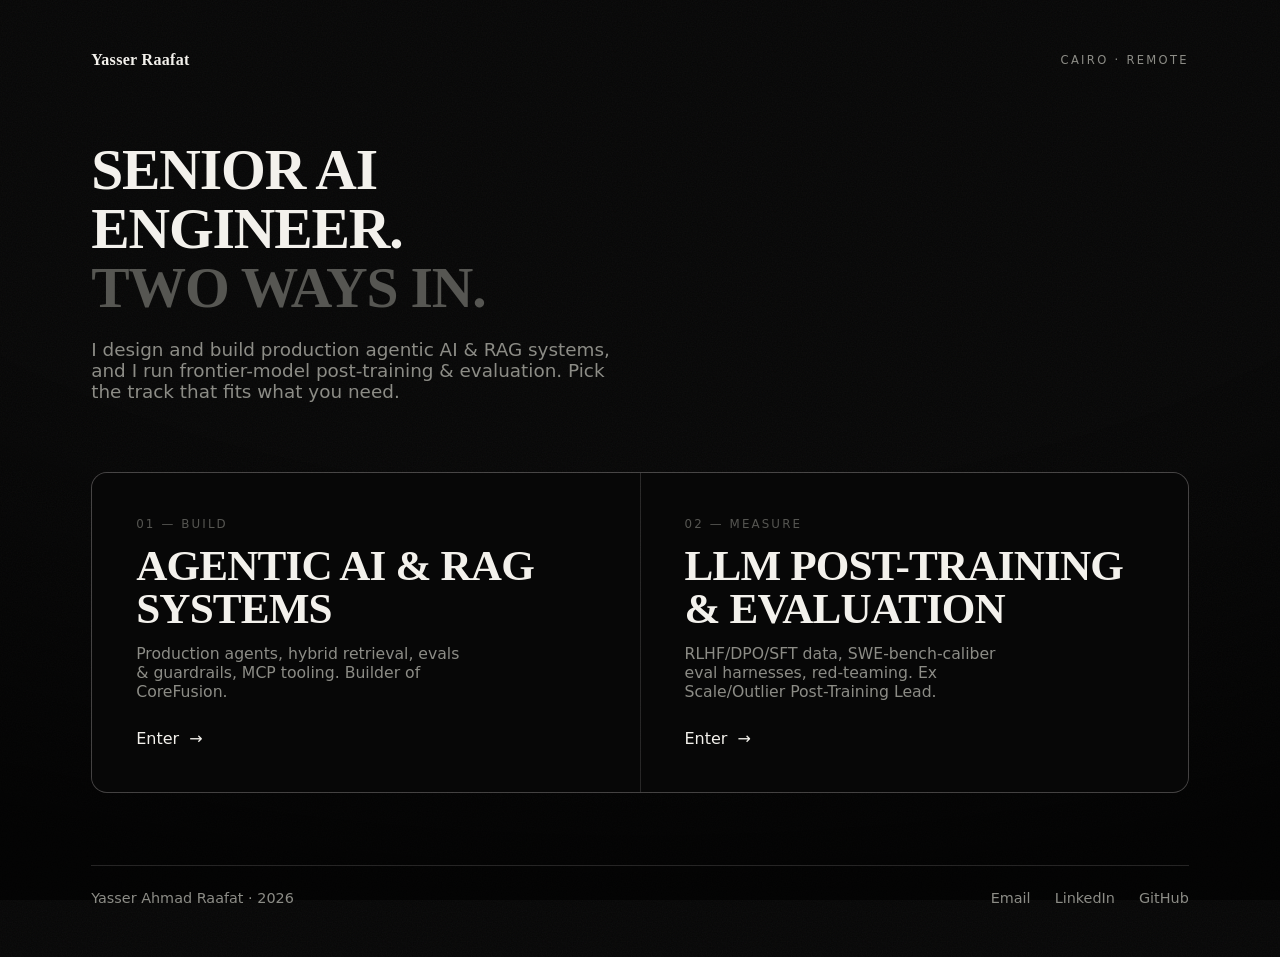
==== commit 6efa887d: "Elevate portfolios: kinetic type, scramble, velocity motion + landing - Mixed fill/outline kinetic h" ====
--- a/index.html
+++ b/index.html
@@ -3,328 +3,87 @@
 <head>
 <meta charset="utf-8">
 <meta name="viewport" content="width=device-width, initial-scale=1, viewport-fit=cover">
-<title>Yasser Ahmad Raafat — AI Engineer &amp; Systems Architect</title>
-<meta name="description" content="The Feature — Yasser Ahmad Raafat, Senior AI Engineer and Systems Architect. Agentic runtimes, frontier-model post-training, and the full stack around them.">
-<meta name="color-scheme" content="light dark">
-<meta property="og:title" content="Yasser Ahmad Raafat — AI Engineer & Systems Architect">
-<meta property="og:description" content="I build the hard parts of autonomous software — and prove them live, end to end.">
-<meta property="og:type" content="website">
-<link rel="preload" href="assets/fonts/fraunces-600-latin.woff2" as="font" type="font/woff2" crossorigin>
-<link rel="preload" href="assets/fonts/inter-400-latin.woff2" as="font" type="font/woff2" crossorigin>
-<link rel="stylesheet" href="assets/fonts/fonts.css">
-<link rel="stylesheet" href="assets/styles.css">
-<link rel="icon" href="data:image/svg+xml,%3Csvg xmlns='http://www.w3.org/2000/svg' viewBox='0 0 32 32'%3E%3Crect width='32' height='32' rx='4' fill='%23F4F0E6'/%3E%3Ctext x='16' y='24' font-family='Impact,sans-serif' font-size='24' fill='%231C1712' text-anchor='middle'%3EY%3C/text%3E%3Crect x='6' y='27' width='20' height='2' fill='%23D2551E'/%3E%3C/svg%3E">
-<script>
-  (function(){
-    document.documentElement.classList.add('js');
-    try{
-      document.documentElement.setAttribute('data-theme', localStorage.getItem('cp-theme') || 'dark');
-      if(localStorage.getItem('cp-lang') === 'ar'){ document.documentElement.lang='ar'; document.documentElement.dir='rtl'; }
-    }catch(e){ document.documentElement.setAttribute('data-theme','light'); }
-  })();
-</script>
+<title>Yasser Raafat — AI Engineer</title>
+<meta name="description" content="Yasser Ahmad Raafat — senior AI engineer. Agentic AI & RAG systems, and LLM post-training & evaluation. Cairo, remote.">
+<meta name="color-scheme" content="dark">
+<meta property="og:title" content="Yasser Raafat — AI Engineer">
+<meta property="og:description" content="Agentic AI & RAG systems · LLM post-training & evaluation. Cairo, remote.">
+<meta property="og:url" content="https://yasserra-fat.github.io/Portfolio/">
+<link rel="canonical" href="https://yasserra-fat.github.io/Portfolio/">
+<link rel="icon" href="data:image/svg+xml,%3Csvg xmlns='http://www.w3.org/2000/svg' viewBox='0 0 32 32'%3E%3Crect width='32' height='32' rx='7' fill='%23f3f1ec'/%3E%3Ctext x='16' y='22' font-family='Arial,sans-serif' font-weight='700' font-size='17' fill='%23070707' text-anchor='middle'%3EY%3C/text%3E%3C/svg%3E">
+<link rel="preconnect" href="https://api.fontshare.com" crossorigin>
+<link href="https://api.fontshare.com/v2/css?f[]=clash-display@600,700&f[]=general-sans@400,500&display=swap" rel="stylesheet">
+<style>
+  :root{--bg:#070707;--fg:#f3f1ec;--muted:#8c8c86;--dim:#565652;--line:rgba(243,241,236,.14);--ease:cubic-bezier(.19,1,.22,1)}
+  *{box-sizing:border-box;margin:0;padding:0}
+  body{background:var(--bg);color:var(--fg);font-family:"General Sans",system-ui,sans-serif;min-height:100svh;display:flex;flex-direction:column;overflow-x:hidden}
+  a{color:inherit;text-decoration:none}
+  .grain{position:fixed;inset:-50%;z-index:0;pointer-events:none;opacity:.045;background-image:url("data:image/svg+xml,%3Csvg xmlns='http://www.w3.org/2000/svg' width='160' height='160'%3E%3Cfilter id='n'%3E%3CfeTurbulence type='fractalNoise' baseFrequency='.8' numOctaves='2'/%3E%3C/filter%3E%3Crect width='100%25' height='100%25' filter='url(%23n)'/%3E%3C/svg%3E");animation:grain 7s steps(6) infinite}
+  @keyframes grain{0%{transform:translate(0,0)}25%{transform:translate(-4%,3%)}50%{transform:translate(3%,-4%)}75%{transform:translate(-3%,4%)}100%{transform:translate(0,0)}}
+  .vign{position:fixed;inset:0;z-index:0;pointer-events:none;background:radial-gradient(130% 100% at 50% 0%,transparent 55%,rgba(0,0,0,.6))}
+  .wrap{position:relative;z-index:2;max-width:1200px;margin:0 auto;width:100%;padding:clamp(24px,4vw,56px);flex:1;display:flex;flex-direction:column}
+  .top{display:flex;justify-content:space-between;align-items:center;gap:16px}
+  .brand{font-family:"Clash Display";font-weight:600;letter-spacing:.02em}
+  .label{font-size:.72rem;letter-spacing:.2em;text-transform:uppercase;color:var(--muted)}
+  .mid{flex:1;display:flex;flex-direction:column;justify-content:center;padding-block:clamp(40px,8vh,90px)}
+  .intro{font-family:"Clash Display";font-weight:600;letter-spacing:-.02em;line-height:1.02;font-size:clamp(1.8rem,4.6vw,3.6rem);max-width:20ch;text-transform:uppercase}
+  .intro .d{color:var(--dim)}
+  .sub{color:var(--muted);margin-top:22px;max-width:46ch;font-size:clamp(1rem,1.5vw,1.15rem)}
+  .paths{margin-top:clamp(40px,6vw,70px);display:grid;grid-template-columns:1fr 1fr;gap:1px;background:var(--line);border:1px solid var(--line);border-radius:16px;overflow:hidden}
+  .path{background:var(--bg);padding:clamp(28px,4vw,44px);display:flex;flex-direction:column;gap:14px;transition:background .5s var(--ease);position:relative}
+  .path:hover{background:#101010}
+  .path .n{font-size:.74rem;letter-spacing:.18em;text-transform:uppercase;color:var(--dim)}
+  .path h2{font-family:"Clash Display";font-weight:600;text-transform:uppercase;letter-spacing:-.02em;line-height:.98;font-size:clamp(1.6rem,3.4vw,2.7rem)}
+  .path p{color:var(--muted);font-size:.98rem;max-width:34ch}
+  .path .go{margin-top:auto;display:inline-flex;align-items:center;gap:10px;font-weight:500;padding-top:14px}
+  .path .go .arrow{transition:transform .4s var(--ease)}
+  .path:hover .go .arrow{transform:translateX(8px)}
+  @media(max-width:720px){.paths{grid-template-columns:1fr}}
+  .foot{display:flex;flex-wrap:wrap;justify-content:space-between;gap:16px;align-items:center;border-top:1px solid var(--line);padding-top:24px;color:var(--muted);font-size:.9rem}
+  .foot .links{display:flex;gap:24px;flex-wrap:wrap}
+  .foot a:hover{color:var(--fg)}
+  :focus-visible{outline:2px solid var(--fg);outline-offset:4px}
+  ::selection{background:var(--fg);color:var(--bg)}
+  @media (prefers-reduced-motion:reduce){*{animation:none!important;transition:none!important}}
+</style>
 </head>
 <body>
-<a class="skip-link" href="#main" data-i18n="skip">Skip to content</a>
+<div class="grain" aria-hidden="true"></div>
+<div class="vign" aria-hidden="true"></div>
+<div class="wrap">
+  <div class="top">
+    <span class="brand">Yasser Raafat</span>
+    <span class="label">Cairo · Remote</span>
+  </div>
 
-<!-- ===================== MASTHEAD ===================== -->
-<header class="mast" id="mast">
-  <div class="wrap mast-in">
-    <a class="wordmark" href="#top">YASSER<span class="d">.</span></a>
-    <nav aria-label="Primary">
-      <a href="#work" data-i18n="nav.work">Work</a>
-      <a href="#numbers" data-i18n="nav.numbers">Numbers</a>
-      <a href="#story" data-i18n="nav.story">Story</a>
-      <a href="#experience" data-i18n="nav.exp">Experience</a>
+  <div class="mid">
+    <h1 class="intro">Senior AI engineer.<br><span class="d">Two ways in.</span></h1>
+    <p class="sub">I design and build production agentic AI &amp; RAG systems, and I run frontier-model post-training &amp; evaluation. Pick the track that fits what you need.</p>
+
+    <nav class="paths" aria-label="Portfolio tracks">
+      <a class="path" href="agentic/">
+        <span class="n">01 — Build</span>
+        <h2>Agentic AI &amp; RAG Systems</h2>
+        <p>Production agents, hybrid retrieval, evals &amp; guardrails, MCP tooling. Builder of CoreFusion.</p>
+        <span class="go">Enter <span class="arrow">→</span></span>
+      </a>
+      <a class="path" href="eval/">
+        <span class="n">02 — Measure</span>
+        <h2>LLM Post-Training &amp; Evaluation</h2>
+        <p>RLHF/DPO/SFT data, SWE-bench-caliber eval harnesses, red-teaming. Ex Scale/Outlier Post-Training Lead.</p>
+        <span class="go">Enter <span class="arrow">→</span></span>
+      </a>
     </nav>
-    <div class="mast-tools">
-      <button class="iconbtn" id="toggle-theme" aria-label="Toggle theme" aria-pressed="false" type="button">
-        <svg class="ic" viewBox="0 0 24 24" fill="none" stroke="currentColor" stroke-width="2" aria-hidden="true"><circle cx="12" cy="12" r="4.5"/><path d="M12 2v2.5M12 19.5V22M2 12h2.5M19.5 12H22M4.9 4.9l1.8 1.8M17.3 17.3l1.8 1.8M4.9 19.1l1.8-1.8M17.3 6.7l1.8-1.8"/></svg>
-      </button>
-      <button class="iconbtn" id="toggle-lang" aria-label="Switch language" data-lang-label type="button">EN</button>
-      <a class="btn btn-primary" href="#contact"><span class="t" data-i18n="nav.cta">Hire me</span>
-        <svg class="ic" viewBox="0 0 24 24" fill="none" stroke="currentColor" stroke-width="2" aria-hidden="true"><path d="M5 12h14M13 6l6 6-6 6"/></svg></a>
+  </div>
+
+  <div class="foot">
+    <span>Yasser Ahmad Raafat · 2026</span>
+    <div class="links">
+      <a href="mailto:yasserwork123@gmail.com">Email</a>
+      <a href="https://www.linkedin.com/in/yasser-ahmed-raafat-592a2b164" target="_blank" rel="noopener">LinkedIn</a>
+      <a href="https://github.com/YasserRa-fat" target="_blank" rel="noopener">GitHub</a>
     </div>
   </div>
-</header>
-
-<main id="main">
-<span id="top"></span>
-
-  <!-- ===================== COVER (HERO) ===================== -->
-  <section class="cover wrap">
-    <div class="cover-folio folio">
-      <span data-i18n="folio.left">The Feature — Yasser Ahmad Raafat</span>
-      <span class="mid" data-i18n="folio.mid">Issue 01</span>
-      <span data-i18n="folio.right">Cairo · Updated 2026</span>
-    </div>
-
-    <div class="cover-grid">
-      <div class="cover-lead">
-        <span class="script" data-i18n="cover.hello">hello — I’m</span>
-        <h1 class="cover-name">
-          <span class="l1">Yasser</span><br>
-          <span class="l2">Raafat</span>
-          <svg class="name-underline draw" style="--len:340" viewBox="0 0 300 22" fill="none" aria-hidden="true" preserveAspectRatio="none">
-            <path d="M4 13 C 46 4, 78 20, 120 11 S 196 2, 236 13 S 286 7, 296 11"/>
-          </svg>
-        </h1>
-        <p class="cover-sub"><span data-i18n="cover.r1">Senior AI Engineer</span><span class="sep">/</span><span data-i18n="cover.r2">Systems Architect</span><span class="sep">/</span><span data-i18n="cover.r3">Full-Stack</span></p>
-        <p class="cover-aside" data-i18n-html="cover.aside">I build the hard parts of <b>autonomous software</b> — and prove them live, end to end.</p>
-        <div class="cover-cta">
-          <a class="btn btn-primary" href="assets/yasser-resume.pdf" download>
-            <span data-i18n="cover.resume">Get résumé</span>
-            <svg class="ic" viewBox="0 0 24 24" fill="none" stroke="currentColor" stroke-width="2" aria-hidden="true"><path d="M12 3v12m0 0 4-4m-4 4-4-4M5 21h14"/></svg>
-          </a>
-          <a class="btn btn-ghost" href="#work"><span data-i18n="cover.work">See the work</span></a>
-        </div>
-      </div>
-
-      <div class="cover-media">
-        <div class="orbit" id="orbit" aria-hidden="true">
-          <span class="ring"></span><span class="ring r2"></span>
-          <div class="spokes">
-            <a class="orbit-icon" style="--a:-40deg" href="https://www.linkedin.com/in/yasser-ahmed-raafat-592a2b164/" target="_blank" rel="noopener" aria-label="LinkedIn">
-              <svg class="ic" viewBox="0 0 24 24" fill="currentColor" aria-hidden="true"><path d="M4.98 3.5A2.5 2.5 0 1 1 0 3.5a2.5 2.5 0 0 1 4.98 0zM.5 8h4V24h-4zM8 8h3.8v2.2h.05c.53-1 1.83-2.2 3.77-2.2 4.03 0 4.78 2.65 4.78 6.1V24h-4v-6.9c0-1.65-.03-3.77-2.3-3.77-2.3 0-2.65 1.8-2.65 3.65V24H8z"/></svg>
-            </a>
-            <a class="orbit-icon" style="--a:-14deg" href="mailto:yasserwork123@gmail.com" aria-label="Email">
-              <svg class="ic" viewBox="0 0 24 24" fill="none" stroke="currentColor" stroke-width="2" aria-hidden="true"><rect x="3" y="5" width="18" height="14" rx="2.5"/><path d="m4 7 8 5.5L20 7"/></svg>
-            </a>
-            <a class="orbit-icon" style="--a:14deg" href="tel:+201279726242" aria-label="Phone">
-              <svg class="ic" viewBox="0 0 24 24" fill="none" stroke="currentColor" stroke-width="2" aria-hidden="true"><path d="M22 16.9v3a2 2 0 0 1-2.2 2 19.8 19.8 0 0 1-8.6-3.1 19.5 19.5 0 0 1-6-6A19.8 19.8 0 0 1 2 4.2 2 2 0 0 1 4 2h3a2 2 0 0 1 2 1.7c.1.9.3 1.8.6 2.6a2 2 0 0 1-.5 2.1L7.9 9.8a16 16 0 0 0 6 6l1.4-1.2a2 2 0 0 1 2.1-.5c.8.3 1.7.5 2.6.6a2 2 0 0 1 1.7 2z"/></svg>
-            </a>
-            <a class="orbit-icon" style="--a:40deg" href="assets/yasser-resume.pdf" download aria-label="Download résumé">
-              <svg class="ic" viewBox="0 0 24 24" fill="none" stroke="currentColor" stroke-width="2" aria-hidden="true"><path d="M14 3v5h5M14 3l5 5v11a1 1 0 0 1-1 1H6a1 1 0 0 1-1-1V4a1 1 0 0 1 1-1z"/></svg>
-            </a>
-          </div>
-        </div>
-        <figure class="frame">
-          <span class="tape t1" aria-hidden="true"></span><span class="tape t2" aria-hidden="true"></span>
-          <!-- PHOTO: drop your portrait at assets/yasser.jpg, then change the src below to "assets/yasser.jpg" (portrait / 4:5 works best). -->
-          <img src="assets/portrait-placeholder.svg" alt="Portrait of Yasser Ahmad Raafat" width="360" height="450">
-          <figcaption class="photo-hint" data-i18n="cover.hint">your photo → assets/yasser.jpg</figcaption>
-        </figure>
-      </div>
-    </div>
-  </section>
-
-  <!-- ===================== TOOLKIT TICKER ===================== -->
-  <section class="ticker" id="stack" aria-label="Toolkit" style="padding:0">
-    <div class="ticker-row" id="ticker-row"><span class="ticker-item"><svg class="ci" viewBox="0 0 24 24" fill="#3776AB" role="img" aria-hidden="true"><path d="M14.25.18l.9.2.73.26.59.3.45.32.34.34.25.34.16.33.1.3.04.26.02.2-.01.13V8.5l-.05.63-.13.55-.21.46-.26.38-.3.31-.33.25-.35.19-.35.14-.33.1-.3.07-.26.04-.21.02H8.77l-.69.05-.59.14-.5.22-.41.27-.33.32-.27.35-.2.36-.15.37-.1.35-.07.32-.04.27-.02.21v3.06H3.17l-.21-.03-.28-.07-.32-.12-.35-.18-.36-.26-.36-.36-.35-.46-.32-.59-.28-.73-.21-.88-.14-1.05-.05-1.23.06-1.22.16-1.04.24-.87.32-.71.36-.57.4-.44.42-.33.42-.24.4-.16.36-.1.32-.05.24-.01h.16l.06.01h8.16v-.83H6.18l-.01-2.75-.02-.37.05-.34.11-.31.17-.28.25-.26.31-.23.38-.2.44-.18.51-.15.58-.12.64-.1.71-.06.77-.04.84-.02 1.27.05zm-6.3 1.98l-.23.33-.08.41.08.41.23.34.33.22.41.09.41-.09.33-.22.23-.34.08-.41-.08-.41-.23-.33-.33-.22-.41-.09-.41.09zm13.09 3.95l.28.06.32.12.35.18.36.27.36.35.35.47.32.59.28.73.21.88.14 1.04.05 1.23-.06 1.23-.16 1.04-.24.86-.32.71-.36.57-.4.45-.42.33-.42.24-.4.16-.36.09-.32.05-.24.02-.16-.01h-8.22v.82h5.84l.01 2.76.02.36-.05.34-.11.31-.17.29-.25.25-.31.24-.38.2-.44.17-.51.15-.58.13-.64.09-.71.07-.77.04-.84.01-1.27-.04-1.07-.14-.9-.2-.73-.25-.59-.3-.45-.33-.34-.34-.25-.34-.16-.33-.1-.3-.04-.25-.02-.2.01-.13v-5.34l.05-.64.13-.54.21-.46.26-.38.3-.32.33-.24.35-.2.35-.14.33-.1.3-.06.26-.04.21-.02.13-.01h5.84l.69-.05.59-.14.5-.21.41-.28.33-.32.27-.35.2-.36.15-.36.1-.35.07-.32.04-.28.02-.21V6.07h2.09l.14.01zm-6.47 14.25l-.23.33-.08.41.08.41.23.33.33.23.41.08.41-.08.33-.23.23-.33.08-.41-.08-.41-.23-.33-.33-.23-.41-.08-.41.08z"/></svg><span class="nm">Python</span></span><span class="ticker-item"><svg class="ci" viewBox="0 0 24 24" fill="#EE4C2C" role="img" aria-hidden="true"><path d="M12.005 0L4.952 7.053a9.865 9.865 0 000 14.022 9.866 9.866 0 0014.022 0c3.984-3.9 3.986-10.205.085-14.023l-1.744 1.743c2.904 2.905 2.904 7.634 0 10.538s-7.634 2.904-10.538 0-2.904-7.634 0-10.538l4.647-4.646.582-.665zm3.568 3.899a1.327 1.327 0 00-1.327 1.327 1.327 1.327 0 001.327 1.328A1.327 1.327 0 0016.9 5.226 1.327 1.327 0 0015.573 3.9z"/></svg><span class="nm">PyTorch</span></span><span class="ticker-item"><svg class="ci" viewBox="0 0 24 24" fill="#FF9D00" role="img" aria-hidden="true"><path d="M1.4446 11.5059c0 1.1021.1673 2.1585.4847 3.1563-.0378-.0028-.0691-.0058-.1058-.0058-.4209 0-.8015.16-1.0704.4512-.3454.3737-.4984.8335-.4316 1.293a1.576 1.576 0 0 0 .2148.5978c-.2319.1864-.4018.4456-.4844.7578-.0646.2448-.131.7543.2149 1.2794a1.4552 1.4552 0 0 0-.0625.1055c-.208.3923-.2207.8372-.0371 1.25.2783.6258.9696 1.1175 2.3126 1.6467.8356.3292 1.5988.5411 1.6056.543 1.1046.2847 2.104.4277 2.969.4277 1.4173 0 2.4754-.3849 3.1525-1.1446 1.538.2651 2.791.1403 3.592.006.6773.7555 1.7332 1.1387 3.1467 1.1387.8649 0 1.8643-.143 2.969-.4278.0068-.0019.77-.2138 1.6056-.543 1.343-.5292 2.0343-1.0208 2.3126-1.6466.1836-.4129.171-.8577-.037-1.25a1.4685 1.4685 0 0 0-.0626-.1056c.346-.525.2795-1.0346.2149-1.2793-.0826-.3122-.2525-.5714-.4844-.7579.11-.1816.1831-.3788.2148-.5977.0669-.4595-.0862-.9193-.4316-1.293-.2688-.2913-.6495-.4513-1.0704-.4513-.0209 0-.0376.0008-.0588.0018.3162-.9966.4846-2.0518.4846-3.1523 0-5.807-4.7362-10.5144-10.5789-10.5144-5.8426 0-10.5788 4.7073-10.5788 10.5144Zm10.5788-9.4831c5.2727 0 9.5476 4.246 9.5476 9.483a9.4201 9.4201 0 0 1-.2696 2.2365c-.0039-.0047-.0079-.011-.0117-.0156-.274-.3255-.6679-.5059-1.1075-.5059-.352 0-.714.1155-1.0763.3438-.2403.1517-.5058.422-.7793.7598-.2534-.3492-.608-.5832-1.0137-.6465a1.5174 1.5174 0 0 0-.2344-.0176c-.9263 0-1.4828.7993-1.6935 1.5177-.1046.2426-.6065 1.3482-1.3614 2.0978-1.1681 1.1601-1.4458 2.3534-.8396 3.6382-.843.1029-1.5836.0927-2.365-.006.5906-1.212.3626-2.4388-.8426-3.6322-.755-.7496-1.2568-1.8552-1.3614-2.0978-.2107-.7184-.7673-1.5177-1.6935-1.5177-.078 0-.1568.0054-.2344.0176-.4057.0633-.7604.2973-1.0137.6465-.2735-.3379-.539-.6081-.7794-.7598-.3622-.2283-.7243-.3438-1.0762-.3438-.4266 0-.8094.171-1.0821.4786a9.4208 9.4208 0 0 1-.2598-2.1936c0-5.237 4.2749-9.483 9.5475-9.483zM8.6443 7.0036c-.4838.0043-.9503.2667-1.1934.7227-.3536.6633-.1006 1.4873.5645 1.84.351.1862.4883-.5261.836-.6485.3107-.1095.841.399 1.0078.086.3536-.6634.1025-1.4874-.5625-1.84a1.3659 1.3659 0 0 0-.6524-.1602Zm6.8403 0c-.2199-.002-.4426.05-.6504.1602-.665.3526-.9181 1.1766-.5645 1.84.1669.313.6971-.1955 1.0079-.086.3476.1224.4867.8347.838.6485.6649-.3527.916-1.1767.5624-1.84-.243-.456-.7096-.7184-1.1934-.7227Zm-9.7565 1.418a.8768.8768 0 0 0-.877.877c0 .4846.3925.877.877.877a.8768.8768 0 0 0 .877-.877.8768.8768 0 0 0-.877-.877zm12.6434 0c-.4845 0-.879.3925-.879.877 0 .4846.3945.877.879.877a.8768.8768 0 0 0 .877-.877.8768.8768 0 0 0-.877-.877zM8.7927 11.459c-.179-.003-.2793.1107-.2793.416 0 .8097.3874 2.125 1.4279 2.924.207-.7123 1.3453-1.2832 1.5079-1.2012.2315.1167.2191.4417.6074.7266.3884-.285.374-.6098.6056-.7266.1627-.082 1.3009.4889 1.5079 1.2012 1.0404-.799 1.4278-2.1144 1.4278-2.924 0-1.2212-1.583.6402-3.5413.6485-1.4686-.0061-2.7266-1.0558-3.2639-1.0645zM4.312 14.4768c.5792.365 1.6964 2.2751 2.1056 3.0177.1371.2488.371.3536.582.3536.4188 0 .7465-.4138.0391-.9395-1.0636-.791-.6914-2.0846-.1836-2.1642a.4302.4302 0 0 1 .0664-.004c.4616 0 .666.7892.666.7892s.5959 1.4898 1.6213 2.508c.942.9356 1.062 1.703.4961 2.6661-.0164-.004-.0159.0236-.1484.2149-.1853.2673-.4322.4688-.7188.6152-.5062.2269-1.1397.2696-1.7833.2696-1.037 0-2.1017-.1824-2.6975-.336-.0293-.0075-3.6505-.9567-3.1916-1.8224.0771-.1454.2033-.2031.3633-.2031.6463 0 1.823.9551 2.3283.9551.113 0 .196-.0865.2285-.2031.2249-.8045-3.2787-1.0522-2.9846-2.1642.0519-.1967.193-.2757.3907-.2754.854 0 2.7704 1.4923 3.172 1.4923.0307 0 .0525-.0085.0645-.0274.2012-.3227.1096-.5865-1.3087-1.4395-1.4182-.8533-2.4315-1.329-1.8653-1.9416.0651-.0707.1574-.1015.2695-.1015.8611.0002 2.8948 1.84 2.8948 1.84s.5487.5683.8809.5683c.0762 0 .1416-.0315.1855-.1054.2355-.3946-2.1858-2.2183-2.3224-2.971-.0926-.51.0641-.7676.3555-.7676-.0006.008.1701-.0285.4942.1759zm16.2257.5918c-.1366.7526-2.5579 2.5764-2.3224 2.9709.044.074.1092.1055.1855.1055.3321 0 .881-.5684.881-.5684s2.0336-1.8397 2.8947-1.84c.1121 0 .2044.0308.2695.1016.5662.6125-.447 1.0882-1.8653 1.9415-1.4183.853-1.51 1.1168-1.3087 1.4396.012.0188.0337.0273.0644.0273.4016 0 2.3181-1.4923 3.1721-1.4923.1977-.0002.3388.0787.3907.2754.294 1.112-3.2095 1.3597-2.9846 2.1642.0325.1166.1156.2032.2285.2032.5054 0 1.682-.9552 2.3283-.9552.16 0 .2862.0577.3633.2032.459.8656-3.1623 1.8149-3.1916 1.8224-.5958.1535-1.6605.336-2.6975.336-.6351 0-1.261-.0409-1.7638-.2599-.2949-.1472-.5488-.3516-.7383-.625-.0411-.0682-.1026-.1476-.1426-.205-.5726-.9679-.455-1.7371.4903-2.676 1.0254-1.0182 1.6212-2.508 1.6212-2.508s.2044-.7891.666-.7891a.4318.4318 0 0 1 .0665.0039c.5078.0796.88 1.3732-.1836 2.1642-.7074.5257-.3797.9395.039.9395.211 0 .445-.1047.5821-.3535.4092-.7426 1.5264-2.6527 2.1056-3.0178.5588-.3524.99-.1816.8497.5918z"/></svg><span class="nm">Hugging Face</span></span><span class="ticker-item"><svg class="ci" viewBox="0 0 24 24" fill="#4FB3A0" role="img" aria-hidden="true"><path d="M6.0988 5.9175C2.7359 5.9175 0 8.6462 0 12s2.736 6.0825 6.0988 6.0825h11.8024C21.2641 18.0825 24 15.3538 24 12s-2.736-6.0825-6.0988-6.0825ZM5.9774 7.851c.493.0124 1.02.2496 1.273.6228.3673.4592.4778 1.0668.8944 1.4932.5604.6118 1.199 1.1505 1.7161 1.802.4892.5954.8386 1.2937 1.1436 1.9975.1244.2335.1257.5202.31.7197.0908.1204.5346.4483.4383.5645.0555.1204.4702.286.3263.4027-.1944.04-.4129.0476-.5616-.1074-.0549.126-.183.0596-.2819.0432a4 4 0 0 0-.025.0736c-.3288.0219-.5754-.3126-.732-.565-.3111-.168-.6642-.2702-.982-.446-.0182.2895.0452.6485-.231.8353-.014.5565.8436.0656.9222.4804-.061.0067-.1286-.0095-.1774.0373-.2239.2172-.4805-.1645-.7385-.007-.3464.174-.3808.3161-.8096.352-.0237-.0359-.0143-.0592.0059-.0811.1207-.1399.1295-.3046.3356-.3643-.2122-.0334-.3899.0833-.5686.1757-.2323.095-.2304-.2141-.5878.0164-.0396-.0322-.0208-.0615.0018-.0864.0908-.1107.2102-.127.345-.1208-.663-.3686-.9751.4507-1.2813.0432-.092.0243-.1265.1068-.1845.1652-.05-.0548-.0123-.1212-.0099-.1857-.0598-.028-.1356-.041-.1179-.1366-.1171-.0395-.1988.0295-.286.0952-.0787-.0608.0532-.1492.0776-.2125.0702-.1216.23-.025.3111-.1126.2306-.1308.552.0814.8155.0455.203.0255.4544-.1825.3526-.39-.2171-.2767-.179-.6386-.1839-.9695-.0268-.1929-.491-.4382-.6252-.6462-.1659-.1873-.295-.4047-.4243-.6182-.4666-.9008-.3198-2.0584-.9077-2.8947-.266.1466-.6125.0774-.8418-.119-.1238.1125-.1292.2598-.139.4161-.297-.2962-.2593-.8559-.022-1.1855.0969-.1302.2127-.2373.342-.3316.0292-.0213.0391-.0419.0385-.0747.1174-.5267.5764-.7391 1.0694-.7267m12.4071.46c.5575 0 1.0806.2159 1.474.6082s.61.9145.61 1.4704c0 .556-.2167 1.078-.61 1.4698v.0006l-.902.8995a2.08 2.08 0 0 1-.8597.5166l-.0164.0047-.0058.0164a2.05 2.05 0 0 1-.474.7308l-.9018.8995c-.3934.3924-.917.6083-1.4745.6083s-1.0806-.216-1.474-.6083c-.813-.8107-.813-2.1294 0-2.9402l.9019-.8995a2.056 2.056 0 0 1 .858-.5143l.017-.0053.0058-.0158a2.07 2.07 0 0 1 .4752-.7337l.9018-.8995c.3934-.3924.9171-.6083 1.4745-.6083zm0 .8965a1.18 1.18 0 0 0-.8388.3462l-.9018.8995a1.181 1.181 0 0 0-.3427.9252l.0053.0572c.0323.2652.149.5044.3374.6917.13.1296.2733.2114.4471.2686a.9.9 0 0 1 .014.1582.884.884 0 0 1-.2609.6304l-.0554.0554c-.3013-.1028-.5525-.253-.7794-.4792a2.06 2.06 0 0 1-.5761-1.0968l-.0099-.0578-.0461.0368a1.1 1.1 0 0 0-.0876.0794l-.9024.8995c-.4623.461-.4623 1.212 0 1.673.2311.2305.535.346.8394.3461.3043 0 .6077-.1156.8388-.3462l.9019-.8995c.4623-.461.4623-1.2113 0-1.673a1.17 1.17 0 0 0-.4367-.2749 1 1 0 0 1-.014-.1611c0-.2591.1023-.505.2901-.6923.3019.1028.57.2694.7962.495.3007.2999.4994.679.5756 1.0968l.0105.0578.0455-.0373a1.1 1.1 0 0 0 .0887-.0794l.902-.8996c.4622-.461.4628-1.2124 0-1.6735a1.18 1.18 0 0 0-.8395-.3462Zm-9.973 5.1567-.0006.0006c-.0793.3078-.1048.8318-.506.847-.033.1776.1228.2445.2655.1874.141-.0645.2081.0508.2557.1657.2177.0317.5394-.0725.5516-.3298-.325-.1867-.4253-.5418-.5662-.8709"/></svg><span class="nm">LangChain</span></span><span class="ticker-item"><svg class="ci" viewBox="0 0 24 24" fill="#DADADA" role="img" aria-hidden="true"><path d="M17.3041 3.541h-3.6718l6.696 16.918H24Zm-10.6082 0L0 20.459h3.7442l1.3693-3.5527h7.0052l1.3693 3.5528h3.7442L10.5363 3.5409Zm-.3712 10.2232 2.2914-5.9456 2.2914 5.9456Z"/></svg><span class="nm">Anthropic</span></span><span class="ticker-item"><svg class="ci" viewBox="0 0 24 24" fill="#009688" role="img" aria-hidden="true"><path d="M12 .0387C5.3729.0384.0003 5.3931 0 11.9988c-.001 6.6066 5.372 11.9628 12 11.9625 6.628.0003 12.001-5.3559 12-11.9625-.0003-6.6057-5.3729-11.9604-12-11.96m-.829 5.4153h7.55l-7.5805 5.3284h5.1828L5.279 18.5436q2.9466-6.5444 5.892-13.0896"/></svg><span class="nm">FastAPI</span></span><span class="ticker-item"><svg class="ci" viewBox="0 0 24 24" fill="#3FA47C" role="img" aria-hidden="true"><path d="M11.146 0h3.924v18.166c-2.013.382-3.491.535-5.096.535-4.791 0-7.288-2.166-7.288-6.32 0-4.002 2.65-6.6 6.753-6.6.637 0 1.121.05 1.707.203zm0 9.143a3.894 3.894 0 00-1.325-.204c-1.988 0-3.134 1.223-3.134 3.365 0 2.09 1.096 3.236 3.109 3.236.433 0 .79-.025 1.35-.102V9.142zM21.314 6.06v9.098c0 3.134-.229 4.638-.917 5.937-.637 1.249-1.478 2.039-3.211 2.905l-3.644-1.733c1.733-.815 2.574-1.53 3.109-2.625.561-1.121.739-2.421.739-5.835V6.059h3.924zM17.39.021h3.924v4.026H17.39z"/></svg><span class="nm">Django</span></span><span class="ticker-item"><svg class="ci" viewBox="0 0 24 24" fill="#5FA04E" role="img" aria-hidden="true"><path d="M11.998,24c-0.321,0-0.641-0.084-0.922-0.247l-2.936-1.737c-0.438-0.245-0.224-0.332-0.08-0.383 c0.585-0.203,0.703-0.25,1.328-0.604c0.065-0.037,0.151-0.023,0.218,0.017l2.256,1.339c0.082,0.045,0.197,0.045,0.272,0l8.795-5.076 c0.082-0.047,0.134-0.141,0.134-0.238V6.921c0-0.099-0.053-0.192-0.137-0.242l-8.791-5.072c-0.081-0.047-0.189-0.047-0.271,0 L3.075,6.68C2.99,6.729,2.936,6.825,2.936,6.921v10.15c0,0.097,0.054,0.189,0.139,0.235l2.409,1.392 c1.307,0.654,2.108-0.116,2.108-0.89V7.787c0-0.142,0.114-0.253,0.256-0.253h1.115c0.139,0,0.255,0.112,0.255,0.253v10.021 c0,1.745-0.95,2.745-2.604,2.745c-0.508,0-0.909,0-2.026-0.551L2.28,18.675c-0.57-0.329-0.922-0.945-0.922-1.604V6.921 c0-0.659,0.353-1.275,0.922-1.603l8.795-5.082c0.557-0.315,1.296-0.315,1.848,0l8.794,5.082c0.57,0.329,0.924,0.944,0.924,1.603 v10.15c0,0.659-0.354,1.273-0.924,1.604l-8.794,5.078C12.643,23.916,12.324,24,11.998,24z M19.099,13.993 c0-1.9-1.284-2.406-3.987-2.763c-2.731-0.361-3.009-0.548-3.009-1.187c0-0.528,0.235-1.233,2.258-1.233 c1.807,0,2.473,0.389,2.747,1.607c0.024,0.115,0.129,0.199,0.247,0.199h1.141c0.071,0,0.138-0.031,0.186-0.081 c0.048-0.054,0.074-0.123,0.067-0.196c-0.177-2.098-1.571-3.076-4.388-3.076c-2.508,0-4.004,1.058-4.004,2.833 c0,1.925,1.488,2.457,3.895,2.695c2.88,0.282,3.103,0.703,3.103,1.269c0,0.983-0.789,1.402-2.642,1.402 c-2.327,0-2.839-0.584-3.011-1.742c-0.02-0.124-0.126-0.215-0.253-0.215h-1.137c-0.141,0-0.254,0.112-0.254,0.253 c0,1.482,0.806,3.248,4.655,3.248C17.501,17.007,19.099,15.91,19.099,13.993z"/></svg><span class="nm">Node.js</span></span><span class="ticker-item"><svg class="ci" viewBox="0 0 24 24" fill="#3178C6" role="img" aria-hidden="true"><path d="M1.125 0C.502 0 0 .502 0 1.125v21.75C0 23.498.502 24 1.125 24h21.75c.623 0 1.125-.502 1.125-1.125V1.125C24 .502 23.498 0 22.875 0zm17.363 9.75c.612 0 1.154.037 1.627.111a6.38 6.38 0 0 1 1.306.34v2.458a3.95 3.95 0 0 0-.643-.361 5.093 5.093 0 0 0-.717-.26 5.453 5.453 0 0 0-1.426-.2c-.3 0-.573.028-.819.086a2.1 2.1 0 0 0-.623.242c-.17.104-.3.229-.393.374a.888.888 0 0 0-.14.49c0 .196.053.373.156.529.104.156.252.304.443.444s.423.276.696.41c.273.135.582.274.926.416.47.197.892.407 1.266.628.374.222.695.473.963.753.268.279.472.598.614.957.142.359.214.776.214 1.253 0 .657-.125 1.21-.373 1.656a3.033 3.033 0 0 1-1.012 1.085 4.38 4.38 0 0 1-1.487.596c-.566.12-1.163.18-1.79.18a9.916 9.916 0 0 1-1.84-.164 5.544 5.544 0 0 1-1.512-.493v-2.63a5.033 5.033 0 0 0 3.237 1.2c.333 0 .624-.03.872-.09.249-.06.456-.144.623-.25.166-.108.29-.234.373-.38a1.023 1.023 0 0 0-.074-1.089 2.12 2.12 0 0 0-.537-.5 5.597 5.597 0 0 0-.807-.444 27.72 27.72 0 0 0-1.007-.436c-.918-.383-1.602-.852-2.053-1.405-.45-.553-.676-1.222-.676-2.005 0-.614.123-1.141.369-1.582.246-.441.58-.804 1.004-1.089a4.494 4.494 0 0 1 1.47-.629 7.536 7.536 0 0 1 1.77-.201zm-15.113.188h9.563v2.166H9.506v9.646H6.789v-9.646H3.375z"/></svg><span class="nm">TypeScript</span></span><span class="ticker-item"><svg class="ci" viewBox="0 0 24 24" fill="#C9A400" role="img" aria-hidden="true"><path d="M0 0h24v24H0V0zm22.034 18.276c-.175-1.095-.888-2.015-3.003-2.873-.736-.345-1.554-.585-1.797-1.14-.091-.33-.105-.51-.046-.705.15-.646.915-.84 1.515-.66.39.12.75.42.976.9 1.034-.676 1.034-.676 1.755-1.125-.27-.42-.404-.601-.586-.78-.63-.705-1.469-1.065-2.834-1.034l-.705.089c-.676.165-1.32.525-1.71 1.005-1.14 1.291-.811 3.541.569 4.471 1.365 1.02 3.361 1.244 3.616 2.205.24 1.17-.87 1.545-1.966 1.41-.811-.18-1.26-.586-1.755-1.336l-1.83 1.051c.21.48.45.689.81 1.109 1.74 1.756 6.09 1.666 6.871-1.004.029-.09.24-.705.074-1.65l.046.067zm-8.983-7.245h-2.248c0 1.938-.009 3.864-.009 5.805 0 1.232.063 2.363-.138 2.711-.33.689-1.18.601-1.566.48-.396-.196-.597-.466-.83-.855-.063-.105-.11-.196-.127-.196l-1.825 1.125c.305.63.75 1.172 1.324 1.517.855.51 2.004.675 3.207.405.783-.226 1.458-.691 1.811-1.411.51-.93.402-2.07.397-3.346.012-2.054 0-4.109 0-6.179l.004-.056z"/></svg><span class="nm">JavaScript</span></span><span class="ticker-item"><svg class="ci" viewBox="0 0 24 24" fill="#149ECA" role="img" aria-hidden="true"><path d="M14.23 12.004a2.236 2.236 0 0 1-2.235 2.236 2.236 2.236 0 0 1-2.236-2.236 2.236 2.236 0 0 1 2.235-2.236 2.236 2.236 0 0 1 2.236 2.236zm2.648-10.69c-1.346 0-3.107.96-4.888 2.622-1.78-1.653-3.542-2.602-4.887-2.602-.41 0-.783.093-1.106.278-1.375.793-1.683 3.264-.973 6.365C1.98 8.917 0 10.42 0 12.004c0 1.59 1.99 3.097 5.043 4.03-.704 3.113-.39 5.588.988 6.38.32.187.69.275 1.102.275 1.345 0 3.107-.96 4.888-2.624 1.78 1.654 3.542 2.603 4.887 2.603.41 0 .783-.09 1.106-.275 1.374-.792 1.683-3.263.973-6.365C22.02 15.096 24 13.59 24 12.004c0-1.59-1.99-3.097-5.043-4.032.704-3.11.39-5.587-.988-6.38-.318-.184-.688-.277-1.092-.278zm-.005 1.09v.006c.225 0 .406.044.558.127.666.382.955 1.835.73 3.704-.054.46-.142.945-.25 1.44-.96-.236-2.006-.417-3.107-.534-.66-.905-1.345-1.727-2.035-2.447 1.592-1.48 3.087-2.292 4.105-2.295zm-9.77.02c1.012 0 2.514.808 4.11 2.28-.686.72-1.37 1.537-2.02 2.442-1.107.117-2.154.298-3.113.538-.112-.49-.195-.964-.254-1.42-.23-1.868.054-3.32.714-3.707.19-.09.4-.127.563-.132zm4.882 3.05c.455.468.91.992 1.36 1.564-.44-.02-.89-.034-1.345-.034-.46 0-.915.01-1.36.034.44-.572.895-1.096 1.345-1.565zM12 8.1c.74 0 1.477.034 2.202.093.406.582.802 1.203 1.183 1.86.372.64.71 1.29 1.018 1.946-.308.655-.646 1.31-1.013 1.95-.38.66-.773 1.288-1.18 1.87-.728.063-1.466.098-2.21.098-.74 0-1.477-.035-2.202-.093-.406-.582-.802-1.204-1.183-1.86-.372-.64-.71-1.29-1.018-1.946.303-.657.646-1.313 1.013-1.954.38-.66.773-1.286 1.18-1.868.728-.064 1.466-.098 2.21-.098zm-3.635.254c-.24.377-.48.763-.704 1.16-.225.39-.435.782-.635 1.174-.265-.656-.49-1.31-.676-1.947.64-.15 1.315-.283 2.015-.386zm7.26 0c.695.103 1.365.23 2.006.387-.18.632-.405 1.282-.66 1.933-.2-.39-.41-.783-.64-1.174-.225-.392-.465-.774-.705-1.146zm3.063.675c.484.15.944.317 1.375.498 1.732.74 2.852 1.708 2.852 2.476-.005.768-1.125 1.74-2.857 2.475-.42.18-.88.342-1.355.493-.28-.958-.646-1.956-1.1-2.98.45-1.017.81-2.01 1.085-2.964zm-13.395.004c.278.96.645 1.957 1.1 2.98-.45 1.017-.812 2.01-1.086 2.964-.484-.15-.944-.318-1.37-.5-1.732-.737-2.852-1.706-2.852-2.474 0-.768 1.12-1.742 2.852-2.476.42-.18.88-.342 1.356-.494zm11.678 4.28c.265.657.49 1.312.676 1.948-.64.157-1.316.29-2.016.39.24-.375.48-.762.705-1.158.225-.39.435-.788.636-1.18zm-9.945.02c.2.392.41.783.64 1.175.23.39.465.772.705 1.143-.695-.102-1.365-.23-2.006-.386.18-.63.406-1.282.66-1.933zM17.92 16.32c.112.493.2.968.254 1.423.23 1.868-.054 3.32-.714 3.708-.147.09-.338.128-.563.128-1.012 0-2.514-.807-4.11-2.28.686-.72 1.37-1.536 2.02-2.44 1.107-.118 2.154-.3 3.113-.54zm-11.83.01c.96.234 2.006.415 3.107.532.66.905 1.345 1.727 2.035 2.446-1.595 1.483-3.092 2.295-4.11 2.295-.22-.005-.406-.05-.553-.132-.666-.38-.955-1.834-.73-3.703.054-.46.142-.944.25-1.438zm4.56.64c.44.02.89.034 1.345.034.46 0 .915-.01 1.36-.034-.44.572-.895 1.095-1.345 1.565-.455-.47-.91-.993-1.36-1.565z"/></svg><span class="nm">React</span></span><span class="ticker-item"><svg class="ci" viewBox="0 0 24 24" fill="#646CFF" role="img" aria-hidden="true"><path d="m8.286 10.578.512-8.657a.306.306 0 0 1 .247-.282L17.377.006a.306.306 0 0 1 .353.385l-1.558 5.403a.306.306 0 0 0 .352.385l2.388-.46a.306.306 0 0 1 .332.438l-6.79 13.55-.123.19a.294.294 0 0 1-.252.14c-.177 0-.35-.152-.305-.369l1.095-5.301a.306.306 0 0 0-.388-.355l-1.433.435a.306.306 0 0 1-.389-.354l.69-3.375a.306.306 0 0 0-.37-.36l-2.32.536a.306.306 0 0 1-.374-.316zm14.976-7.926L17.284 3.74l-.544 1.887 2.077-.4a.8.8 0 0 1 .84.369.8.8 0 0 1 .034.783L12.9 19.93l-.013.025-.015.023-.122.19a.801.801 0 0 1-.672.37.826.826 0 0 1-.634-.302.8.8 0 0 1-.16-.67l1.029-4.981-1.12.34a.81.81 0 0 1-.86-.262.802.802 0 0 1-.165-.67l.63-3.08-2.027.468a.808.808 0 0 1-.768-.233.81.81 0 0 1-.217-.6l.389-6.57-7.44-1.33a.612.612 0 0 0-.64.906L11.58 23.691a.612.612 0 0 0 1.066-.004l11.26-20.135a.612.612 0 0 0-.644-.9z"/></svg><span class="nm">Vite</span></span><span class="ticker-item"><svg class="ci" viewBox="0 0 24 24" fill="#0EA5C4" role="img" aria-hidden="true"><path d="M12.001,4.8c-3.2,0-5.2,1.6-6,4.8c1.2-1.6,2.6-2.2,4.2-1.8c0.913,0.228,1.565,0.89,2.288,1.624 C13.666,10.618,15.027,12,18.001,12c3.2,0,5.2-1.6,6-4.8c-1.2,1.6-2.6,2.2-4.2,1.8c-0.913-0.228-1.565-0.89-2.288-1.624 C16.337,6.182,14.976,4.8,12.001,4.8z M6.001,12c-3.2,0-5.2,1.6-6,4.8c1.2-1.6,2.6-2.2,4.2-1.8c0.913,0.228,1.565,0.89,2.288,1.624 c1.177,1.194,2.538,2.576,5.512,2.576c3.2,0,5.2-1.6,6-4.8c-1.2,1.6-2.6,2.2-4.2,1.8c-0.913-0.228-1.565-0.89-2.288-1.624 C10.337,13.382,8.976,12,6.001,12z"/></svg><span class="nm">Tailwind</span></span><span class="ticker-item"><svg class="ci" viewBox="0 0 24 24" fill="#E10098" role="img" aria-hidden="true"><path d="M12.002 0a2.138 2.138 0 1 0 0 4.277 2.138 2.138 0 1 0 0-4.277zm8.54 4.931a2.138 2.138 0 1 0 0 4.277 2.138 2.138 0 1 0 0-4.277zm0 9.862a2.138 2.138 0 1 0 0 4.277 2.138 2.138 0 1 0 0-4.277zm-8.54 4.931a2.138 2.138 0 1 0 0 4.276 2.138 2.138 0 1 0 0-4.276zm-8.542-4.93a2.138 2.138 0 1 0 0 4.276 2.138 2.138 0 1 0 0-4.277zm0-9.863a2.138 2.138 0 1 0 0 4.277 2.138 2.138 0 1 0 0-4.277zm8.542-3.378L2.953 6.777v10.448l9.049 5.224 9.047-5.224V6.777zm0 1.601 7.66 13.27H4.34zm-1.387.371L3.97 15.037V7.363zm2.774 0 6.646 3.838v7.674zM5.355 17.44h13.293l-6.646 3.836z"/></svg><span class="nm">GraphQL</span></span><span class="ticker-item"><svg class="ci" viewBox="0 0 24 24" fill="#DADADA" role="img" aria-hidden="true"><path d="M11.9362.0137a12.1694 12.1694 0 00-2.9748.378C4.2816 1.5547.5678 5.7944.0918 10.6012c-.59 4.5488 1.7079 9.2856 5.6437 11.6345 3.8608 2.4179 9.0926 2.3199 12.8734-.223 3.3969-2.206 5.5118-6.2277 5.3858-10.2845-.058-4.0159-2.31-7.9167-5.7588-9.9796C16.354.5876 14.1431.0047 11.9362.0137zm-.063 1.696c4.9448-.007 9.7886 3.8137 10.2815 8.9245.945 5.6597-3.7528 11.4125-9.4875 11.5795-5.4538.544-10.7245-4.0798-10.8795-9.5566-.407-4.4338 2.5159-8.8346 6.6977-10.2995a9.1126 9.1126 0 013.3878-.647zm5.0908 3.2248c-2.6869 2.0849-5.2598 4.3078-7.8886 6.4567 1.2029.017 2.4118.016 3.6208.01 1.41-2.165 2.8589-4.3008 4.2678-6.4667zm-5.6647 7.6536c-1.41 2.166-2.86 4.3088-4.2699 6.4737 2.693-2.0799 5.2548-4.3198 7.9017-6.4557a255.4132 255.4132 0 00-3.6318-.018z"/></svg><span class="nm">Socket.io</span></span><span class="ticker-item"><svg class="ci" viewBox="0 0 24 24" fill="#4169E1" role="img" aria-hidden="true"><path d="M23.5594 14.7228a.5269.5269 0 0 0-.0563-.1191c-.139-.2632-.4768-.3418-1.0074-.2321-1.6533.3411-2.2935.1312-2.5256-.0191 1.342-2.0482 2.445-4.522 3.0411-6.8297.2714-1.0507.7982-3.5237.1222-4.7316a1.5641 1.5641 0 0 0-.1509-.235C21.6931.9086 19.8007.0248 17.5099.0005c-1.4947-.0158-2.7705.3461-3.1161.4794a9.449 9.449 0 0 0-.5159-.0816 8.044 8.044 0 0 0-1.3114-.1278c-1.1822-.0184-2.2038.2642-3.0498.8406-.8573-.3211-4.7888-1.645-7.2219.0788C.9359 2.1526.3086 3.8733.4302 6.3043c.0409.818.5069 3.334 1.2423 5.7436.4598 1.5065.9387 2.7019 1.4334 3.582.553.9942 1.1259 1.5933 1.7143 1.7895.4474.1491 1.1327.1441 1.8581-.7279.8012-.9635 1.5903-1.8258 1.9446-2.2069.4351.2355.9064.3625 1.39.3772a.0569.0569 0 0 0 .0004.0041 11.0312 11.0312 0 0 0-.2472.3054c-.3389.4302-.4094.5197-1.5002.7443-.3102.064-1.1344.2339-1.1464.8115-.0025.1224.0329.2309.0919.3268.2269.4231.9216.6097 1.015.6331 1.3345.3335 2.5044.092 3.3714-.6787-.017 2.231.0775 4.4174.3454 5.0874.2212.5529.7618 1.9045 2.4692 1.9043.2505 0 .5263-.0291.8296-.0941 1.7819-.3821 2.5557-1.1696 2.855-2.9059.1503-.8707.4016-2.8753.5388-4.1012.0169-.0703.0357-.1207.057-.1362.0007-.0005.0697-.0471.4272.0307a.3673.3673 0 0 0 .0443.0068l.2539.0223.0149.001c.8468.0384 1.9114-.1426 2.5312-.4308.6438-.2988 1.8057-1.0323 1.5951-1.6698zM2.371 11.8765c-.7435-2.4358-1.1779-4.8851-1.2123-5.5719-.1086-2.1714.4171-3.6829 1.5623-4.4927 1.8367-1.2986 4.8398-.5408 6.108-.13-.0032.0032-.0066.0061-.0098.0094-2.0238 2.044-1.9758 5.536-1.9708 5.7495-.0002.0823.0066.1989.0162.3593.0348.5873.0996 1.6804-.0735 2.9184-.1609 1.1504.1937 2.2764.9728 3.0892.0806.0841.1648.1631.2518.2374-.3468.3714-1.1004 1.1926-1.9025 2.1576-.5677.6825-.9597.5517-1.0886.5087-.3919-.1307-.813-.5871-1.2381-1.3223-.4796-.839-.9635-2.0317-1.4155-3.5126zm6.0072 5.0871c-.1711-.0428-.3271-.1132-.4322-.1772.0889-.0394.2374-.0902.4833-.1409 1.2833-.2641 1.4815-.4506 1.9143-1.0002.0992-.126.2116-.2687.3673-.4426a.3549.3549 0 0 0 .0737-.1298c.1708-.1513.2724-.1099.4369-.0417.156.0646.3078.26.3695.4752.0291.1016.0619.2945-.0452.4444-.9043 1.2658-2.2216 1.2494-3.1676 1.0128zm2.094-3.988-.0525.141c-.133.3566-.2567.6881-.3334 1.003-.6674-.0021-1.3168-.2872-1.8105-.8024-.6279-.6551-.9131-1.5664-.7825-2.5004.1828-1.3079.1153-2.4468.079-3.0586-.005-.0857-.0095-.1607-.0122-.2199.2957-.2621 1.6659-.9962 2.6429-.7724.4459.1022.7176.4057.8305.928.5846 2.7038.0774 3.8307-.3302 4.7363-.084.1866-.1633.3629-.2311.5454zm7.3637 4.5725c-.0169.1768-.0358.376-.0618.5959l-.146.4383a.3547.3547 0 0 0-.0182.1077c-.0059.4747-.054.6489-.115.8693-.0634.2292-.1353.4891-.1794 1.0575-.11 1.4143-.8782 2.2267-2.4172 2.5565-1.5155.3251-1.7843-.4968-2.0212-1.2217a6.5824 6.5824 0 0 0-.0769-.2266c-.2154-.5858-.1911-1.4119-.1574-2.5551.0165-.5612-.0249-1.9013-.3302-2.6462.0044-.2932.0106-.5909.019-.8918a.3529.3529 0 0 0-.0153-.1126 1.4927 1.4927 0 0 0-.0439-.208c-.1226-.4283-.4213-.7866-.7797-.9351-.1424-.059-.4038-.1672-.7178-.0869.067-.276.1831-.5875.309-.9249l.0529-.142c.0595-.16.134-.3257.213-.5012.4265-.9476 1.0106-2.2453.3766-5.1772-.2374-1.0981-1.0304-1.6343-2.2324-1.5098-.7207.0746-1.3799.3654-1.7088.5321a5.6716 5.6716 0 0 0-.1958.1041c.0918-1.1064.4386-3.1741 1.7357-4.4823a4.0306 4.0306 0 0 1 .3033-.276.3532.3532 0 0 0 .1447-.0644c.7524-.5706 1.6945-.8506 2.802-.8325.4091.0067.8017.0339 1.1742.081 1.939.3544 3.2439 1.4468 4.0359 2.3827.8143.9623 1.2552 1.9315 1.4312 2.4543-1.3232-.1346-2.2234.1268-2.6797.779-.9926 1.4189.543 4.1729 1.2811 5.4964.1353.2426.2522.4522.2889.5413.2403.5825.5515.9713.7787 1.2552.0696.087.1372.1714.1885.245-.4008.1155-1.1208.3825-1.0552 1.717-.0123.1563-.0423.4469-.0834.8148-.0461.2077-.0702.4603-.0994.7662zm.8905-1.6211c-.0405-.8316.2691-.9185.5967-1.0105a2.8566 2.8566 0 0 0 .135-.0406 1.202 1.202 0 0 0 .1342.103c.5703.3765 1.5823.4213 3.0068.1344-.2016.1769-.5189.3994-.9533.6011-.4098.1903-1.0957.333-1.7473.3636-.7197.0336-1.0859-.0807-1.1721-.151zm.5695-9.2712c-.0059.3508-.0542.6692-.1054 1.0017-.055.3576-.112.7274-.1264 1.1762-.0142.4368.0404.8909.0932 1.3301.1066.887.216 1.8003-.2075 2.7014a3.5272 3.5272 0 0 1-.1876-.3856c-.0527-.1276-.1669-.3326-.3251-.6162-.6156-1.1041-2.0574-3.6896-1.3193-4.7446.3795-.5427 1.3408-.5661 2.1781-.463zm.2284 7.0137a12.3762 12.3762 0 0 0-.0853-.1074l-.0355-.0444c.7262-1.1995.5842-2.3862.4578-3.4385-.0519-.4318-.1009-.8396-.0885-1.2226.0129-.4061.0666-.7543.1185-1.0911.0639-.415.1288-.8443.1109-1.3505.0134-.0531.0188-.1158.0118-.1902-.0457-.4855-.5999-1.938-1.7294-3.253-.6076-.7073-1.4896-1.4972-2.6889-2.0395.5251-.1066 1.2328-.2035 2.0244-.1859 2.0515.0456 3.6746.8135 4.8242 2.2824a.908.908 0 0 1 .0667.1002c.7231 1.3556-.2762 6.2751-2.9867 10.5405zm-8.8166-6.1162c-.025.1794-.3089.4225-.6211.4225a.5821.5821 0 0 1-.0809-.0056c-.1873-.026-.3765-.144-.5059-.3156-.0458-.0605-.1203-.178-.1055-.2844.0055-.0401.0261-.0985.0925-.1488.1182-.0894.3518-.1226.6096-.0867.3163.0441.6426.1938.6113.4186zm7.9305-.4114c.0111.0792-.049.201-.1531.3102-.0683.0717-.212.1961-.4079.2232a.5456.5456 0 0 1-.075.0052c-.2935 0-.5414-.2344-.5607-.3717-.024-.1765.2641-.3106.5611-.352.297-.0414.6111.0088.6356.1851z"/></svg><span class="nm">PostgreSQL</span></span><span class="ticker-item"><svg class="ci" viewBox="0 0 24 24" fill="#4479A1" role="img" aria-hidden="true"><path d="M16.405 5.501c-.115 0-.193.014-.274.033v.013h.014c.054.104.146.18.214.273.054.107.1.214.154.32l.014-.015c.094-.066.14-.172.14-.333-.04-.047-.046-.094-.08-.14-.04-.067-.126-.1-.18-.153zM5.77 18.695h-.927a50.854 50.854 0 00-.27-4.41h-.008l-1.41 4.41H2.45l-1.4-4.41h-.01a72.892 72.892 0 00-.195 4.41H0c.055-1.966.192-3.81.41-5.53h1.15l1.335 4.064h.008l1.347-4.064h1.095c.242 2.015.384 3.86.428 5.53zm4.017-4.08c-.378 2.045-.876 3.533-1.492 4.46-.482.716-1.01 1.073-1.583 1.073-.153 0-.34-.046-.566-.138v-.494c.11.017.24.026.386.026.268 0 .483-.075.647-.222.197-.18.295-.382.295-.605 0-.155-.077-.47-.23-.944L6.23 14.615h.91l.727 2.36c.164.536.233.91.205 1.123.4-1.064.678-2.227.835-3.483zm12.325 4.08h-2.63v-5.53h.885v4.85h1.745zm-3.32.135l-1.016-.5c.09-.076.177-.158.255-.25.433-.506.648-1.258.648-2.253 0-1.83-.718-2.746-2.155-2.746-.704 0-1.254.232-1.65.697-.43.508-.646 1.256-.646 2.245 0 .972.19 1.686.574 2.14.35.41.877.615 1.583.615.264 0 .506-.033.725-.098l1.325.772.36-.622zM15.5 17.588c-.225-.36-.337-.94-.337-1.736 0-1.393.424-2.09 1.27-2.09.443 0 .77.167.977.5.224.362.336.936.336 1.723 0 1.404-.424 2.108-1.27 2.108-.445 0-.77-.167-.978-.5zm-1.658-.425c0 .47-.172.856-.516 1.156-.344.3-.803.45-1.384.45-.543 0-1.064-.172-1.573-.515l.237-.476c.438.22.833.328 1.19.328.332 0 .593-.073.783-.22a.754.754 0 00.3-.615c0-.33-.23-.61-.648-.845-.388-.213-1.163-.657-1.163-.657-.422-.307-.632-.636-.632-1.177 0-.45.157-.81.47-1.085.315-.278.72-.415 1.22-.415.512 0 .98.136 1.4.41l-.213.476a2.726 2.726 0 00-1.064-.23c-.283 0-.502.068-.654.206a.685.685 0 00-.248.524c0 .328.234.61.666.85.393.215 1.187.67 1.187.67.433.305.648.63.648 1.168zm9.382-5.852c-.535-.014-.95.04-1.297.188-.1.04-.26.04-.274.167.055.053.063.14.11.214.08.134.218.313.346.407.14.11.28.216.427.31.26.16.555.255.81.416.145.094.293.213.44.313.073.05.12.14.214.172v-.02c-.046-.06-.06-.147-.105-.214-.067-.067-.134-.127-.2-.193a3.223 3.223 0 00-.695-.675c-.214-.146-.682-.35-.77-.595l-.013-.014c.146-.013.32-.066.46-.106.227-.06.435-.047.67-.106.106-.027.213-.06.32-.094v-.06c-.12-.12-.21-.283-.334-.395a8.867 8.867 0 00-1.104-.823c-.21-.134-.476-.22-.697-.334-.08-.04-.214-.06-.26-.127-.12-.146-.19-.34-.275-.514a17.69 17.69 0 01-.547-1.163c-.12-.262-.193-.523-.34-.763-.69-1.137-1.437-1.826-2.586-2.5-.247-.14-.543-.2-.856-.274-.167-.008-.334-.02-.5-.027-.11-.047-.216-.174-.31-.235-.38-.24-1.364-.76-1.644-.072-.18.434.267.862.422 1.082.115.153.26.328.34.5.047.116.06.235.107.356.106.294.207.622.347.897.073.14.153.287.247.413.054.073.146.107.167.227-.094.136-.1.334-.154.5-.24.757-.146 1.693.194 2.25.107.166.362.534.703.393.3-.12.234-.5.32-.835.02-.08.007-.133.048-.187v.015c.094.188.188.367.274.555.206.328.566.668.867.895.16.12.287.328.487.402v-.02h-.015c-.043-.058-.1-.086-.154-.133a3.445 3.445 0 01-.35-.4 8.76 8.76 0 01-.747-1.218c-.11-.21-.202-.436-.29-.643-.04-.08-.04-.2-.107-.24-.1.146-.247.273-.32.453-.127.288-.14.642-.188 1.01-.027.007-.014 0-.027.014-.214-.052-.287-.274-.367-.46-.2-.475-.233-1.238-.06-1.785.047-.14.247-.582.167-.716-.042-.127-.174-.2-.247-.303a2.478 2.478 0 01-.24-.427c-.16-.374-.24-.788-.414-1.162-.08-.173-.22-.354-.334-.513-.127-.18-.267-.307-.368-.52-.033-.073-.08-.194-.027-.274.014-.054.042-.075.094-.09.088-.072.335.022.422.062.247.1.455.194.662.334.094.066.195.193.315.226h.14c.214.047.455.014.655.073.355.114.675.28.962.46a5.953 5.953 0 012.085 2.286c.08.154.115.295.188.455.14.33.313.663.455.982.14.315.275.636.476.897.1.14.502.213.682.286.133.06.34.115.46.188.23.14.454.3.67.454.11.076.443.243.463.378z"/></svg><span class="nm">MySQL</span></span><span class="ticker-item"><svg class="ci" viewBox="0 0 24 24" fill="#D82C20" role="img" aria-hidden="true"><path d="M22.71 13.145c-1.66 2.092-3.452 4.483-7.038 4.483-3.203 0-4.397-2.825-4.48-5.12.701 1.484 2.073 2.685 4.214 2.63 4.117-.133 6.94-3.852 6.94-7.239 0-4.05-3.022-6.972-8.268-6.972-3.752 0-8.4 1.428-11.455 3.685C2.59 6.937 3.885 9.958 4.35 9.626c2.648-1.904 4.748-3.13 6.784-3.744C8.12 9.244.886 17.05 0 18.425c.1 1.261 1.66 4.648 2.424 4.648.232 0 .431-.133.664-.365a100.49 100.49 0 0 0 5.54-6.765c.222 3.104 1.748 6.898 6.014 6.898 3.819 0 7.604-2.756 9.33-8.965.2-.764-.73-1.361-1.261-.73zm-4.349-5.013c0 1.959-1.926 2.922-3.685 2.922-.941 0-1.664-.247-2.235-.568 1.051-1.592 2.092-3.225 3.21-4.973 1.972.334 2.71 1.43 2.71 2.619z"/></svg><span class="nm">Redis</span></span><span class="ticker-item"><svg class="ci" viewBox="0 0 24 24" fill="#47A248" role="img" aria-hidden="true"><path d="M17.193 9.555c-1.264-5.58-4.252-7.414-4.573-8.115-.28-.394-.53-.954-.735-1.44-.036.495-.055.685-.523 1.184-.723.566-4.438 3.682-4.74 10.02-.282 5.912 4.27 9.435 4.888 9.884l.07.05A73.49 73.49 0 0111.91 24h.481c.114-1.032.284-2.056.51-3.07.417-.296.604-.463.85-.693a11.342 11.342 0 003.639-8.464c.01-.814-.103-1.662-.197-2.218zm-5.336 8.195s0-8.291.275-8.29c.213 0 .49 10.695.49 10.695-.381-.045-.765-1.76-.765-2.405z"/></svg><span class="nm">MongoDB</span></span><span class="ticker-item"><svg class="ci" viewBox="0 0 24 24" fill="#2496ED" role="img" aria-hidden="true"><path d="M13.983 11.078h2.119a.186.186 0 00.186-.185V9.006a.186.186 0 00-.186-.186h-2.119a.185.185 0 00-.185.185v1.888c0 .102.083.185.185.185m-2.954-5.43h2.118a.186.186 0 00.186-.186V3.574a.186.186 0 00-.186-.185h-2.118a.185.185 0 00-.185.185v1.888c0 .102.082.185.185.185m0 2.716h2.118a.187.187 0 00.186-.186V6.29a.186.186 0 00-.186-.185h-2.118a.185.185 0 00-.185.185v1.887c0 .102.082.185.185.186m-2.93 0h2.12a.186.186 0 00.184-.186V6.29a.185.185 0 00-.185-.185H8.1a.185.185 0 00-.185.185v1.887c0 .102.083.185.185.186m-2.964 0h2.119a.186.186 0 00.185-.186V6.29a.185.185 0 00-.185-.185H5.136a.186.186 0 00-.186.185v1.887c0 .102.084.185.186.186m5.893 2.715h2.118a.186.186 0 00.186-.185V9.006a.186.186 0 00-.186-.186h-2.118a.185.185 0 00-.185.185v1.888c0 .102.082.185.185.185m-2.93 0h2.12a.185.185 0 00.184-.185V9.006a.185.185 0 00-.184-.186h-2.12a.185.185 0 00-.184.185v1.888c0 .102.083.185.185.185m-2.964 0h2.119a.185.185 0 00.185-.185V9.006a.185.185 0 00-.184-.186h-2.12a.186.186 0 00-.186.186v1.887c0 .102.084.185.186.185m-2.92 0h2.12a.185.185 0 00.184-.185V9.006a.185.185 0 00-.184-.186h-2.12a.185.185 0 00-.184.185v1.888c0 .102.082.185.185.185M23.763 9.89c-.065-.051-.672-.51-1.954-.51-.338.001-.676.03-1.01.087-.248-1.7-1.653-2.53-1.716-2.566l-.344-.199-.226.327c-.284.438-.49.922-.612 1.43-.23.97-.09 1.882.403 2.661-.595.332-1.55.413-1.744.42H.751a.751.751 0 00-.75.748 11.376 11.376 0 00.692 4.062c.545 1.428 1.355 2.48 2.41 3.124 1.18.723 3.1 1.137 5.275 1.137.983.003 1.963-.086 2.93-.266a12.248 12.248 0 003.823-1.389c.98-.567 1.86-1.288 2.61-2.136 1.252-1.418 1.998-2.997 2.553-4.4h.221c1.372 0 2.215-.549 2.68-1.009.309-.293.55-.65.707-1.046l.098-.288Z"/></svg><span class="nm">Docker</span></span><span class="ticker-item"><svg class="ci" viewBox="0 0 24 24" fill="#326CE5" role="img" aria-hidden="true"><path d="M10.204 14.35l.007.01-.999 2.413a5.171 5.171 0 0 1-2.075-2.597l2.578-.437.004.005a.44.44 0 0 1 .484.606zm-.833-2.129a.44.44 0 0 0 .173-.756l.002-.011L7.585 9.7a5.143 5.143 0 0 0-.73 3.255l2.514-.725.002-.009zm1.145-1.98a.44.44 0 0 0 .699-.337l.01-.005.15-2.62a5.144 5.144 0 0 0-3.01 1.442l2.147 1.523.004-.002zm.76 2.75l.723.349.722-.347.18-.78-.5-.623h-.804l-.5.623.179.779zm1.5-3.095a.44.44 0 0 0 .7.336l.008.003 2.134-1.513a5.188 5.188 0 0 0-2.992-1.442l.148 2.615.002.001zm10.876 5.97l-5.773 7.181a1.6 1.6 0 0 1-1.248.594l-9.261.003a1.6 1.6 0 0 1-1.247-.596l-5.776-7.18a1.583 1.583 0 0 1-.307-1.34L2.1 5.573c.108-.47.425-.864.863-1.073L11.305.513a1.606 1.606 0 0 1 1.385 0l8.345 3.985c.438.209.755.604.863 1.073l2.062 8.955c.108.47-.005.963-.308 1.34zm-3.289-2.057c-.042-.01-.103-.026-.145-.034-.174-.033-.315-.025-.479-.038-.35-.037-.638-.067-.895-.148-.105-.04-.18-.165-.216-.216l-.201-.059a6.45 6.45 0 0 0-.105-2.332 6.465 6.465 0 0 0-.936-2.163c.052-.047.15-.133.177-.159.008-.09.001-.183.094-.282.197-.185.444-.338.743-.522.142-.084.273-.137.415-.242.032-.024.076-.062.11-.089.24-.191.295-.52.123-.736-.172-.216-.506-.236-.745-.045-.034.027-.08.062-.111.088-.134.116-.217.23-.33.35-.246.25-.45.458-.673.609-.097.056-.239.037-.303.033l-.19.135a6.545 6.545 0 0 0-4.146-2.003l-.012-.223c-.065-.062-.143-.115-.163-.25-.022-.268.015-.557.057-.905.023-.163.061-.298.068-.475.001-.04-.001-.099-.001-.142 0-.306-.224-.555-.5-.555-.275 0-.499.249-.499.555l.001.014c0 .041-.002.092 0 .128.006.177.044.312.067.475.042.348.078.637.056.906a.545.545 0 0 1-.162.258l-.012.211a6.424 6.424 0 0 0-4.166 2.003 8.373 8.373 0 0 1-.18-.128c-.09.012-.18.04-.297-.029-.223-.15-.427-.358-.673-.608-.113-.12-.195-.234-.329-.349-.03-.026-.077-.062-.111-.088a.594.594 0 0 0-.348-.132.481.481 0 0 0-.398.176c-.172.216-.117.546.123.737l.007.005.104.083c.142.105.272.159.414.242.299.185.546.338.743.522.076.082.09.226.1.288l.16.143a6.462 6.462 0 0 0-1.02 4.506l-.208.06c-.055.072-.133.184-.215.217-.257.081-.546.11-.895.147-.164.014-.305.006-.48.039-.037.007-.09.02-.133.03l-.004.002-.007.002c-.295.071-.484.342-.423.608.061.267.349.429.645.365l.007-.001.01-.003.129-.029c.17-.046.294-.113.448-.172.33-.118.604-.217.87-.256.112-.009.23.069.288.101l.217-.037a6.5 6.5 0 0 0 2.88 3.596l-.09.218c.033.084.069.199.044.282-.097.252-.263.517-.452.813-.091.136-.185.242-.268.399-.02.037-.045.095-.064.134-.128.275-.034.591.213.71.248.12.556-.007.69-.282v-.002c.02-.039.046-.09.062-.127.07-.162.094-.301.144-.458.132-.332.205-.68.387-.897.05-.06.13-.082.215-.105l.113-.205a6.453 6.453 0 0 0 4.609.012l.106.192c.086.028.18.042.256.155.136.232.229.507.342.84.05.156.074.295.145.457.016.037.043.09.062.129.133.276.442.402.69.282.247-.118.341-.435.213-.71-.02-.039-.045-.096-.065-.134-.083-.156-.177-.261-.268-.398-.19-.296-.346-.541-.443-.793-.04-.13.007-.21.038-.294-.018-.022-.059-.144-.083-.202a6.499 6.499 0 0 0 2.88-3.622c.064.01.176.03.213.038.075-.05.144-.114.28-.104.266.039.54.138.87.256.154.06.277.128.448.173.036.01.088.019.13.028l.009.003.007.001c.297.064.584-.098.645-.365.06-.266-.128-.537-.423-.608zM16.4 9.701l-1.95 1.746v.005a.44.44 0 0 0 .173.757l.003.01 2.526.728a5.199 5.199 0 0 0-.108-1.674A5.208 5.208 0 0 0 16.4 9.7zm-4.013 5.325a.437.437 0 0 0-.404-.232.44.44 0 0 0-.372.233h-.002l-1.268 2.292a5.164 5.164 0 0 0 3.326.003l-1.27-2.296h-.01zm1.888-1.293a.44.44 0 0 0-.27.036.44.44 0 0 0-.214.572l-.003.004 1.01 2.438a5.15 5.15 0 0 0 2.081-2.615l-2.6-.44-.004.005z"/></svg><span class="nm">Kubernetes</span></span><span class="ticker-item"><svg class="ci" viewBox="0 0 24 24" fill="#E88A00" role="img" aria-hidden="true"><path d="M6.763 10.036c0 .296.032.535.088.71.064.176.144.368.256.576.04.063.056.127.056.183 0 .08-.048.16-.152.24l-.503.335a.383.383 0 0 1-.208.072c-.08 0-.16-.04-.239-.112a2.47 2.47 0 0 1-.287-.375 6.18 6.18 0 0 1-.248-.471c-.622.734-1.405 1.101-2.347 1.101-.67 0-1.205-.191-1.596-.574-.391-.384-.59-.894-.59-1.533 0-.678.239-1.23.726-1.644.487-.415 1.133-.623 1.955-.623.272 0 .551.024.846.064.296.04.6.104.918.176v-.583c0-.607-.127-1.03-.375-1.277-.255-.248-.686-.367-1.3-.367-.28 0-.568.031-.863.103-.295.072-.583.16-.862.272a2.287 2.287 0 0 1-.28.104.488.488 0 0 1-.127.023c-.112 0-.168-.08-.168-.247v-.391c0-.128.016-.224.056-.28a.597.597 0 0 1 .224-.167c.279-.144.614-.264 1.005-.36a4.84 4.84 0 0 1 1.246-.151c.95 0 1.644.216 2.091.647.439.43.662 1.085.662 1.963v2.586zm-3.24 1.214c.263 0 .534-.048.822-.144.287-.096.543-.271.758-.51.128-.152.224-.32.272-.512.047-.191.08-.423.08-.694v-.335a6.66 6.66 0 0 0-.735-.136 6.02 6.02 0 0 0-.75-.048c-.535 0-.926.104-1.19.32-.263.215-.39.518-.39.917 0 .375.095.655.295.846.191.2.47.296.838.296zm6.41.862c-.144 0-.24-.024-.304-.08-.064-.048-.12-.16-.168-.311L7.586 5.55a1.398 1.398 0 0 1-.072-.32c0-.128.064-.2.191-.2h.783c.151 0 .255.025.31.08.065.048.113.16.16.312l1.342 5.284 1.245-5.284c.04-.16.088-.264.151-.312a.549.549 0 0 1 .32-.08h.638c.152 0 .256.025.32.08.063.048.12.16.151.312l1.261 5.348 1.381-5.348c.048-.16.104-.264.16-.312a.52.52 0 0 1 .311-.08h.743c.127 0 .2.065.2.2 0 .04-.009.08-.017.128a1.137 1.137 0 0 1-.056.2l-1.923 6.17c-.048.16-.104.263-.168.311a.51.51 0 0 1-.303.08h-.687c-.151 0-.255-.024-.32-.08-.063-.056-.119-.16-.15-.32l-1.238-5.148-1.23 5.14c-.04.16-.087.264-.15.32-.065.056-.177.08-.32.08zm10.256.215c-.415 0-.83-.048-1.229-.143-.399-.096-.71-.2-.918-.32-.128-.071-.215-.151-.247-.223a.563.563 0 0 1-.048-.224v-.407c0-.167.064-.247.183-.247.048 0 .096.008.144.024.048.016.12.048.2.08.271.12.566.215.878.279.319.064.63.096.95.096.502 0 .894-.088 1.165-.264a.86.86 0 0 0 .415-.758.777.777 0 0 0-.215-.559c-.144-.151-.416-.287-.807-.415l-1.157-.36c-.583-.183-1.014-.454-1.277-.813a1.902 1.902 0 0 1-.4-1.158c0-.335.073-.63.216-.886.144-.255.335-.479.575-.654.24-.184.51-.32.83-.415.32-.096.655-.136 1.006-.136.175 0 .359.008.535.032.183.024.35.056.518.088.16.04.312.08.455.127.144.048.256.096.336.144a.69.69 0 0 1 .24.2.43.43 0 0 1 .071.263v.375c0 .168-.064.256-.184.256a.83.83 0 0 1-.303-.096 3.652 3.652 0 0 0-1.532-.311c-.455 0-.815.071-1.062.223-.248.152-.375.383-.375.71 0 .224.08.416.24.567.159.152.454.304.877.44l1.134.358c.574.184.99.44 1.237.767.247.327.367.702.367 1.117 0 .343-.072.655-.207.926-.144.272-.336.511-.583.703-.248.2-.543.343-.886.447-.36.111-.734.167-1.142.167zM21.698 16.207c-2.626 1.94-6.442 2.969-9.722 2.969-4.598 0-8.74-1.7-11.87-4.526-.247-.223-.024-.527.272-.351 3.384 1.963 7.559 3.153 11.877 3.153 2.914 0 6.114-.607 9.06-1.852.439-.2.814.287.383.607zM22.792 14.961c-.336-.43-2.22-.207-3.074-.103-.255.032-.295-.192-.063-.36 1.5-1.053 3.967-.75 4.254-.399.287.36-.08 2.826-1.485 4.007-.215.184-.423.088-.327-.151.32-.79 1.03-2.57.695-2.994z"/></svg><span class="nm">AWS</span></span><span class="ticker-item"><svg class="ci" viewBox="0 0 24 24" fill="#009639" role="img" aria-hidden="true"><path d="M12 0L1.605 6v12L12 24l10.395-6V6L12 0zm6 16.59c0 .705-.646 1.29-1.529 1.29-.631 0-1.351-.255-1.801-.81l-6-7.141v6.66c0 .721-.57 1.29-1.274 1.29H7.32c-.721 0-1.29-.6-1.29-1.29V7.41c0-.705.63-1.29 1.5-1.29.646 0 1.38.255 1.83.81l5.97 7.141V7.41c0-.721.6-1.29 1.29-1.29h.075c.72 0 1.29.6 1.29 1.29v9.18H18z"/></svg><span class="nm">Nginx</span></span><span class="ticker-item"><svg class="ci" viewBox="0 0 24 24" fill="#2088FF" role="img" aria-hidden="true"><path d="M10.984 13.836a.5.5 0 0 1-.353-.146l-.745-.743a.5.5 0 1 1 .706-.708l.392.391 1.181-1.18a.5.5 0 0 1 .708.707l-1.535 1.533a.504.504 0 0 1-.354.146zm9.353-.147l1.534-1.532a.5.5 0 0 0-.707-.707l-1.181 1.18-.392-.391a.5.5 0 1 0-.706.708l.746.743a.497.497 0 0 0 .706-.001zM4.527 7.452l2.557-1.585A1 1 0 0 0 7.09 4.17L4.533 2.56A1 1 0 0 0 3 3.406v3.196a1.001 1.001 0 0 0 1.527.85zm2.03-2.436L4 6.602V3.406l2.557 1.61zM24 12.5c0 1.93-1.57 3.5-3.5 3.5a3.503 3.503 0 0 1-3.46-3h-2.08a3.503 3.503 0 0 1-3.46 3 3.502 3.502 0 0 1-3.46-3h-.558c-.972 0-1.85-.399-2.482-1.042V17c0 1.654 1.346 3 3 3h.04c.244-1.693 1.7-3 3.46-3 1.93 0 3.5 1.57 3.5 3.5S13.43 24 11.5 24a3.502 3.502 0 0 1-3.46-3H8c-2.206 0-4-1.794-4-4V9.899A5.008 5.008 0 0 1 0 5c0-2.757 2.243-5 5-5s5 2.243 5 5a5.005 5.005 0 0 1-4.952 4.998A2.482 2.482 0 0 0 7.482 12h.558c.244-1.693 1.7-3 3.46-3a3.502 3.502 0 0 1 3.46 3h2.08a3.503 3.503 0 0 1 3.46-3c1.93 0 3.5 1.57 3.5 3.5zm-15 8c0 1.378 1.122 2.5 2.5 2.5s2.5-1.122 2.5-2.5-1.122-2.5-2.5-2.5S9 19.122 9 20.5zM5 9c2.206 0 4-1.794 4-4S7.206 1 5 1 1 2.794 1 5s1.794 4 4 4zm9 3.5c0-1.378-1.122-2.5-2.5-2.5S9 11.122 9 12.5s1.122 2.5 2.5 2.5 2.5-1.122 2.5-2.5zm9 0c0-1.378-1.122-2.5-2.5-2.5S18 11.122 18 12.5s1.122 2.5 2.5 2.5 2.5-1.122 2.5-2.5zm-13 8a.5.5 0 1 0 1 0 .5.5 0 0 0-1 0zm2 0a.5.5 0 1 0 1 0 .5.5 0 0 0-1 0zm12 0c0 1.93-1.57 3.5-3.5 3.5a3.503 3.503 0 0 1-3.46-3.002c-.007.001-.013.005-.021.005l-.506.017h-.017a.5.5 0 0 1-.016-.999l.506-.017c.018-.002.035.006.052.007A3.503 3.503 0 0 1 20.5 17c1.93 0 3.5 1.57 3.5 3.5zm-1 0c0-1.378-1.122-2.5-2.5-2.5S18 19.122 18 20.5s1.122 2.5 2.5 2.5 2.5-1.122 2.5-2.5z"/></svg><span class="nm">GitHub Actions</span></span><span class="ticker-item"><svg class="ci" viewBox="0 0 24 24" fill="#F5C542" role="img" aria-hidden="true"><path d="M12.504 0c-.155 0-.315.008-.48.021-4.226.333-3.105 4.807-3.17 6.298-.076 1.092-.3 1.953-1.05 3.02-.885 1.051-2.127 2.75-2.716 4.521-.278.832-.41 1.684-.287 2.489a.424.424 0 00-.11.135c-.26.268-.45.6-.663.839-.199.199-.485.267-.797.4-.313.136-.658.269-.864.68-.09.189-.136.394-.132.602 0 .199.027.4.055.536.058.399.116.728.04.97-.249.68-.28 1.145-.106 1.484.174.334.535.47.94.601.81.2 1.91.135 2.774.6.926.466 1.866.67 2.616.47.526-.116.97-.464 1.208-.946.587-.003 1.23-.269 2.26-.334.699-.058 1.574.267 2.577.2.025.134.063.198.114.333l.003.003c.391.778 1.113 1.132 1.884 1.071.771-.06 1.592-.536 2.257-1.306.631-.765 1.683-1.084 2.378-1.503.348-.199.629-.469.649-.853.023-.4-.2-.811-.714-1.376v-.097l-.003-.003c-.17-.2-.25-.535-.338-.926-.085-.401-.182-.786-.492-1.046h-.003c-.059-.054-.123-.067-.188-.135a.357.357 0 00-.19-.064c.431-1.278.264-2.55-.173-3.694-.533-1.41-1.465-2.638-2.175-3.483-.796-1.005-1.576-1.957-1.56-3.368.026-2.152.236-6.133-3.544-6.139zm.529 3.405h.013c.213 0 .396.062.584.198.19.135.33.332.438.533.105.259.158.459.166.724 0-.02.006-.04.006-.06v.105a.086.086 0 01-.004-.021l-.004-.024a1.807 1.807 0 01-.15.706.953.953 0 01-.213.335.71.71 0 00-.088-.042c-.104-.045-.198-.064-.284-.133a1.312 1.312 0 00-.22-.066c.05-.06.146-.133.183-.198.053-.128.082-.264.088-.402v-.02a1.21 1.21 0 00-.061-.4c-.045-.134-.101-.2-.183-.333-.084-.066-.167-.132-.267-.132h-.016c-.093 0-.176.03-.262.132a.8.8 0 00-.205.334 1.18 1.18 0 00-.09.4v.019c.002.089.008.179.02.267-.193-.067-.438-.135-.607-.202a1.635 1.635 0 01-.018-.2v-.02a1.772 1.772 0 01.15-.768c.082-.22.232-.406.43-.533a.985.985 0 01.594-.2zm-2.962.059h.036c.142 0 .27.048.399.135.146.129.264.288.344.465.09.199.14.4.153.667v.004c.007.134.006.2-.002.266v.08c-.03.007-.056.018-.083.024-.152.055-.274.135-.393.2.012-.09.013-.18.003-.267v-.015c-.012-.133-.04-.2-.082-.333a.613.613 0 00-.166-.267.248.248 0 00-.183-.064h-.021c-.071.006-.13.04-.186.132a.552.552 0 00-.12.27.944.944 0 00-.023.33v.015c.012.135.037.2.08.334.046.134.098.2.166.268.01.009.02.018.034.024-.07.057-.117.07-.176.136a.304.304 0 01-.131.068 2.62 2.62 0 01-.275-.402 1.772 1.772 0 01-.155-.667 1.759 1.759 0 01.08-.668 1.43 1.43 0 01.283-.535c.128-.133.26-.2.418-.2zm1.37 1.706c.332 0 .733.065 1.216.399.293.2.523.269 1.052.468h.003c.255.136.405.266.478.399v-.131a.571.571 0 01.016.47c-.123.31-.516.643-1.063.842v.002c-.268.135-.501.333-.775.465-.276.135-.588.292-1.012.267a1.139 1.139 0 01-.448-.067 3.566 3.566 0 01-.322-.198c-.195-.135-.363-.332-.612-.465v-.005h-.005c-.4-.246-.616-.512-.686-.71-.07-.268-.005-.47.193-.6.224-.135.38-.271.483-.336.104-.074.143-.102.176-.131h.002v-.003c.169-.202.436-.47.839-.601.139-.036.294-.065.466-.065zm2.8 2.142c.358 1.417 1.196 3.475 1.735 4.473.286.534.855 1.659 1.102 3.024.156-.005.33.018.513.064.646-1.671-.546-3.467-1.089-3.966-.22-.2-.232-.335-.123-.335.59.534 1.365 1.572 1.646 2.757.13.535.16 1.104.021 1.67.067.028.135.06.205.067 1.032.534 1.413.938 1.23 1.537v-.043c-.06-.003-.12 0-.18 0h-.016c.151-.467-.182-.825-1.065-1.224-.915-.4-1.646-.336-1.77.465-.008.043-.013.066-.018.135-.068.023-.139.053-.209.064-.43.268-.662.669-.793 1.187-.13.533-.17 1.156-.205 1.869v.003c-.02.334-.17.838-.319 1.35-1.5 1.072-3.58 1.538-5.348.334a2.645 2.645 0 00-.402-.533 1.45 1.45 0 00-.275-.333c.182 0 .338-.03.465-.067a.615.615 0 00.314-.334c.108-.267 0-.697-.345-1.163-.345-.467-.931-.995-1.788-1.521-.63-.4-.986-.87-1.15-1.396-.165-.534-.143-1.085-.015-1.645.245-1.07.873-2.11 1.274-2.763.107-.065.037.135-.408.974-.396.751-1.14 2.497-.122 3.854a8.123 8.123 0 01.647-2.876c.564-1.278 1.743-3.504 1.836-5.268.048.036.217.135.289.202.218.133.38.333.59.465.21.201.477.335.876.335.039.003.075.006.11.006.412 0 .73-.134.997-.268.29-.134.52-.334.74-.4h.005c.467-.135.835-.402 1.044-.7zm2.185 8.958c.037.6.343 1.245.882 1.377.588.134 1.434-.333 1.791-.765l.211-.01c.315-.007.577.01.847.268l.003.003c.208.199.305.53.391.876.085.4.154.78.409 1.066.486.527.645.906.636 1.14l.003-.007v.018l-.003-.012c-.015.262-.185.396-.498.595-.63.401-1.746.712-2.457 1.57-.618.737-1.37 1.14-2.036 1.191-.664.053-1.237-.2-1.574-.898l-.005-.003c-.21-.4-.12-1.025.056-1.69.176-.668.428-1.344.463-1.897.037-.714.076-1.335.195-1.814.12-.465.308-.797.641-.984l.045-.022zm-10.814.049h.01c.053 0 .105.005.157.014.376.055.706.333 1.023.752l.91 1.664.003.003c.243.533.754 1.064 1.189 1.637.434.598.77 1.131.729 1.57v.006c-.057.744-.48 1.148-1.125 1.294-.645.135-1.52.002-2.395-.464-.968-.536-2.118-.469-2.857-.602-.369-.066-.61-.2-.723-.4-.11-.2-.113-.602.123-1.23v-.004l.002-.003c.117-.334.03-.752-.027-1.118-.055-.401-.083-.71.043-.94.16-.334.396-.4.69-.533.294-.135.64-.202.915-.47h.002v-.002c.256-.268.445-.601.668-.838.19-.201.38-.336.663-.336zm7.159-9.074c-.435.201-.945.535-1.488.535-.542 0-.97-.267-1.28-.466-.154-.134-.28-.268-.373-.335-.164-.134-.144-.333-.074-.333.109.016.129.134.199.2.096.066.215.2.36.333.292.2.68.467 1.167.467.485 0 1.053-.267 1.398-.466.195-.135.445-.334.648-.467.156-.136.149-.267.279-.267.128.016.034.134-.147.332a8.097 8.097 0 01-.69.468zm-1.082-1.583V5.64c-.006-.02.013-.042.029-.05.074-.043.18-.027.26.004.063 0 .16.067.15.135-.006.049-.085.066-.135.066-.055 0-.092-.043-.141-.068-.052-.018-.146-.008-.163-.065zm-.551 0c-.02.058-.113.049-.166.066-.047.025-.086.068-.14.068-.05 0-.13-.02-.136-.068-.01-.066.088-.133.15-.133.08-.031.184-.047.259-.005.019.009.036.03.03.05v.02h.003z"/></svg><span class="nm">Linux</span></span><span class="ticker-item"><svg class="ci" viewBox="0 0 24 24" fill="#3776AB" role="img" aria-hidden="true"><path d="M14.25.18l.9.2.73.26.59.3.45.32.34.34.25.34.16.33.1.3.04.26.02.2-.01.13V8.5l-.05.63-.13.55-.21.46-.26.38-.3.31-.33.25-.35.19-.35.14-.33.1-.3.07-.26.04-.21.02H8.77l-.69.05-.59.14-.5.22-.41.27-.33.32-.27.35-.2.36-.15.37-.1.35-.07.32-.04.27-.02.21v3.06H3.17l-.21-.03-.28-.07-.32-.12-.35-.18-.36-.26-.36-.36-.35-.46-.32-.59-.28-.73-.21-.88-.14-1.05-.05-1.23.06-1.22.16-1.04.24-.87.32-.71.36-.57.4-.44.42-.33.42-.24.4-.16.36-.1.32-.05.24-.01h.16l.06.01h8.16v-.83H6.18l-.01-2.75-.02-.37.05-.34.11-.31.17-.28.25-.26.31-.23.38-.2.44-.18.51-.15.58-.12.64-.1.71-.06.77-.04.84-.02 1.27.05zm-6.3 1.98l-.23.33-.08.41.08.41.23.34.33.22.41.09.41-.09.33-.22.23-.34.08-.41-.08-.41-.23-.33-.33-.22-.41-.09-.41.09zm13.09 3.95l.28.06.32.12.35.18.36.27.36.35.35.47.32.59.28.73.21.88.14 1.04.05 1.23-.06 1.23-.16 1.04-.24.86-.32.71-.36.57-.4.45-.42.33-.42.24-.4.16-.36.09-.32.05-.24.02-.16-.01h-8.22v.82h5.84l.01 2.76.02.36-.05.34-.11.31-.17.29-.25.25-.31.24-.38.2-.44.17-.51.15-.58.13-.64.09-.71.07-.77.04-.84.01-1.27-.04-1.07-.14-.9-.2-.73-.25-.59-.3-.45-.33-.34-.34-.25-.34-.16-.33-.1-.3-.04-.25-.02-.2.01-.13v-5.34l.05-.64.13-.54.21-.46.26-.38.3-.32.33-.24.35-.2.35-.14.33-.1.3-.06.26-.04.21-.02.13-.01h5.84l.69-.05.59-.14.5-.21.41-.28.33-.32.27-.35.2-.36.15-.36.1-.35.07-.32.04-.28.02-.21V6.07h2.09l.14.01zm-6.47 14.25l-.23.33-.08.41.08.41.23.33.33.23.41.08.41-.08.33-.23.23-.33.08-.41-.08-.41-.23-.33-.33-.23-.41-.08-.41.08z"/></svg><span class="nm">Python</span></span><span class="ticker-item"><svg class="ci" viewBox="0 0 24 24" fill="#EE4C2C" role="img" aria-hidden="true"><path d="M12.005 0L4.952 7.053a9.865 9.865 0 000 14.022 9.866 9.866 0 0014.022 0c3.984-3.9 3.986-10.205.085-14.023l-1.744 1.743c2.904 2.905 2.904 7.634 0 10.538s-7.634 2.904-10.538 0-2.904-7.634 0-10.538l4.647-4.646.582-.665zm3.568 3.899a1.327 1.327 0 00-1.327 1.327 1.327 1.327 0 001.327 1.328A1.327 1.327 0 0016.9 5.226 1.327 1.327 0 0015.573 3.9z"/></svg><span class="nm">PyTorch</span></span><span class="ticker-item"><svg class="ci" viewBox="0 0 24 24" fill="#FF9D00" role="img" aria-hidden="true"><path d="M1.4446 11.5059c0 1.1021.1673 2.1585.4847 3.1563-.0378-.0028-.0691-.0058-.1058-.0058-.4209 0-.8015.16-1.0704.4512-.3454.3737-.4984.8335-.4316 1.293a1.576 1.576 0 0 0 .2148.5978c-.2319.1864-.4018.4456-.4844.7578-.0646.2448-.131.7543.2149 1.2794a1.4552 1.4552 0 0 0-.0625.1055c-.208.3923-.2207.8372-.0371 1.25.2783.6258.9696 1.1175 2.3126 1.6467.8356.3292 1.5988.5411 1.6056.543 1.1046.2847 2.104.4277 2.969.4277 1.4173 0 2.4754-.3849 3.1525-1.1446 1.538.2651 2.791.1403 3.592.006.6773.7555 1.7332 1.1387 3.1467 1.1387.8649 0 1.8643-.143 2.969-.4278.0068-.0019.77-.2138 1.6056-.543 1.343-.5292 2.0343-1.0208 2.3126-1.6466.1836-.4129.171-.8577-.037-1.25a1.4685 1.4685 0 0 0-.0626-.1056c.346-.525.2795-1.0346.2149-1.2793-.0826-.3122-.2525-.5714-.4844-.7579.11-.1816.1831-.3788.2148-.5977.0669-.4595-.0862-.9193-.4316-1.293-.2688-.2913-.6495-.4513-1.0704-.4513-.0209 0-.0376.0008-.0588.0018.3162-.9966.4846-2.0518.4846-3.1523 0-5.807-4.7362-10.5144-10.5789-10.5144-5.8426 0-10.5788 4.7073-10.5788 10.5144Zm10.5788-9.4831c5.2727 0 9.5476 4.246 9.5476 9.483a9.4201 9.4201 0 0 1-.2696 2.2365c-.0039-.0047-.0079-.011-.0117-.0156-.274-.3255-.6679-.5059-1.1075-.5059-.352 0-.714.1155-1.0763.3438-.2403.1517-.5058.422-.7793.7598-.2534-.3492-.608-.5832-1.0137-.6465a1.5174 1.5174 0 0 0-.2344-.0176c-.9263 0-1.4828.7993-1.6935 1.5177-.1046.2426-.6065 1.3482-1.3614 2.0978-1.1681 1.1601-1.4458 2.3534-.8396 3.6382-.843.1029-1.5836.0927-2.365-.006.5906-1.212.3626-2.4388-.8426-3.6322-.755-.7496-1.2568-1.8552-1.3614-2.0978-.2107-.7184-.7673-1.5177-1.6935-1.5177-.078 0-.1568.0054-.2344.0176-.4057.0633-.7604.2973-1.0137.6465-.2735-.3379-.539-.6081-.7794-.7598-.3622-.2283-.7243-.3438-1.0762-.3438-.4266 0-.8094.171-1.0821.4786a9.4208 9.4208 0 0 1-.2598-2.1936c0-5.237 4.2749-9.483 9.5475-9.483zM8.6443 7.0036c-.4838.0043-.9503.2667-1.1934.7227-.3536.6633-.1006 1.4873.5645 1.84.351.1862.4883-.5261.836-.6485.3107-.1095.841.399 1.0078.086.3536-.6634.1025-1.4874-.5625-1.84a1.3659 1.3659 0 0 0-.6524-.1602Zm6.8403 0c-.2199-.002-.4426.05-.6504.1602-.665.3526-.9181 1.1766-.5645 1.84.1669.313.6971-.1955 1.0079-.086.3476.1224.4867.8347.838.6485.6649-.3527.916-1.1767.5624-1.84-.243-.456-.7096-.7184-1.1934-.7227Zm-9.7565 1.418a.8768.8768 0 0 0-.877.877c0 .4846.3925.877.877.877a.8768.8768 0 0 0 .877-.877.8768.8768 0 0 0-.877-.877zm12.6434 0c-.4845 0-.879.3925-.879.877 0 .4846.3945.877.879.877a.8768.8768 0 0 0 .877-.877.8768.8768 0 0 0-.877-.877zM8.7927 11.459c-.179-.003-.2793.1107-.2793.416 0 .8097.3874 2.125 1.4279 2.924.207-.7123 1.3453-1.2832 1.5079-1.2012.2315.1167.2191.4417.6074.7266.3884-.285.374-.6098.6056-.7266.1627-.082 1.3009.4889 1.5079 1.2012 1.0404-.799 1.4278-2.1144 1.4278-2.924 0-1.2212-1.583.6402-3.5413.6485-1.4686-.0061-2.7266-1.0558-3.2639-1.0645zM4.312 14.4768c.5792.365 1.6964 2.2751 2.1056 3.0177.1371.2488.371.3536.582.3536.4188 0 .7465-.4138.0391-.9395-1.0636-.791-.6914-2.0846-.1836-2.1642a.4302.4302 0 0 1 .0664-.004c.4616 0 .666.7892.666.7892s.5959 1.4898 1.6213 2.508c.942.9356 1.062 1.703.4961 2.6661-.0164-.004-.0159.0236-.1484.2149-.1853.2673-.4322.4688-.7188.6152-.5062.2269-1.1397.2696-1.7833.2696-1.037 0-2.1017-.1824-2.6975-.336-.0293-.0075-3.6505-.9567-3.1916-1.8224.0771-.1454.2033-.2031.3633-.2031.6463 0 1.823.9551 2.3283.9551.113 0 .196-.0865.2285-.2031.2249-.8045-3.2787-1.0522-2.9846-2.1642.0519-.1967.193-.2757.3907-.2754.854 0 2.7704 1.4923 3.172 1.4923.0307 0 .0525-.0085.0645-.0274.2012-.3227.1096-.5865-1.3087-1.4395-1.4182-.8533-2.4315-1.329-1.8653-1.9416.0651-.0707.1574-.1015.2695-.1015.8611.0002 2.8948 1.84 2.8948 1.84s.5487.5683.8809.5683c.0762 0 .1416-.0315.1855-.1054.2355-.3946-2.1858-2.2183-2.3224-2.971-.0926-.51.0641-.7676.3555-.7676-.0006.008.1701-.0285.4942.1759zm16.2257.5918c-.1366.7526-2.5579 2.5764-2.3224 2.9709.044.074.1092.1055.1855.1055.3321 0 .881-.5684.881-.5684s2.0336-1.8397 2.8947-1.84c.1121 0 .2044.0308.2695.1016.5662.6125-.447 1.0882-1.8653 1.9415-1.4183.853-1.51 1.1168-1.3087 1.4396.012.0188.0337.0273.0644.0273.4016 0 2.3181-1.4923 3.1721-1.4923.1977-.0002.3388.0787.3907.2754.294 1.112-3.2095 1.3597-2.9846 2.1642.0325.1166.1156.2032.2285.2032.5054 0 1.682-.9552 2.3283-.9552.16 0 .2862.0577.3633.2032.459.8656-3.1623 1.8149-3.1916 1.8224-.5958.1535-1.6605.336-2.6975.336-.6351 0-1.261-.0409-1.7638-.2599-.2949-.1472-.5488-.3516-.7383-.625-.0411-.0682-.1026-.1476-.1426-.205-.5726-.9679-.455-1.7371.4903-2.676 1.0254-1.0182 1.6212-2.508 1.6212-2.508s.2044-.7891.666-.7891a.4318.4318 0 0 1 .0665.0039c.5078.0796.88 1.3732-.1836 2.1642-.7074.5257-.3797.9395.039.9395.211 0 .445-.1047.5821-.3535.4092-.7426 1.5264-2.6527 2.1056-3.0178.5588-.3524.99-.1816.8497.5918z"/></svg><span class="nm">Hugging Face</span></span><span class="ticker-item"><svg class="ci" viewBox="0 0 24 24" fill="#4FB3A0" role="img" aria-hidden="true"><path d="M6.0988 5.9175C2.7359 5.9175 0 8.6462 0 12s2.736 6.0825 6.0988 6.0825h11.8024C21.2641 18.0825 24 15.3538 24 12s-2.736-6.0825-6.0988-6.0825ZM5.9774 7.851c.493.0124 1.02.2496 1.273.6228.3673.4592.4778 1.0668.8944 1.4932.5604.6118 1.199 1.1505 1.7161 1.802.4892.5954.8386 1.2937 1.1436 1.9975.1244.2335.1257.5202.31.7197.0908.1204.5346.4483.4383.5645.0555.1204.4702.286.3263.4027-.1944.04-.4129.0476-.5616-.1074-.0549.126-.183.0596-.2819.0432a4 4 0 0 0-.025.0736c-.3288.0219-.5754-.3126-.732-.565-.3111-.168-.6642-.2702-.982-.446-.0182.2895.0452.6485-.231.8353-.014.5565.8436.0656.9222.4804-.061.0067-.1286-.0095-.1774.0373-.2239.2172-.4805-.1645-.7385-.007-.3464.174-.3808.3161-.8096.352-.0237-.0359-.0143-.0592.0059-.0811.1207-.1399.1295-.3046.3356-.3643-.2122-.0334-.3899.0833-.5686.1757-.2323.095-.2304-.2141-.5878.0164-.0396-.0322-.0208-.0615.0018-.0864.0908-.1107.2102-.127.345-.1208-.663-.3686-.9751.4507-1.2813.0432-.092.0243-.1265.1068-.1845.1652-.05-.0548-.0123-.1212-.0099-.1857-.0598-.028-.1356-.041-.1179-.1366-.1171-.0395-.1988.0295-.286.0952-.0787-.0608.0532-.1492.0776-.2125.0702-.1216.23-.025.3111-.1126.2306-.1308.552.0814.8155.0455.203.0255.4544-.1825.3526-.39-.2171-.2767-.179-.6386-.1839-.9695-.0268-.1929-.491-.4382-.6252-.6462-.1659-.1873-.295-.4047-.4243-.6182-.4666-.9008-.3198-2.0584-.9077-2.8947-.266.1466-.6125.0774-.8418-.119-.1238.1125-.1292.2598-.139.4161-.297-.2962-.2593-.8559-.022-1.1855.0969-.1302.2127-.2373.342-.3316.0292-.0213.0391-.0419.0385-.0747.1174-.5267.5764-.7391 1.0694-.7267m12.4071.46c.5575 0 1.0806.2159 1.474.6082s.61.9145.61 1.4704c0 .556-.2167 1.078-.61 1.4698v.0006l-.902.8995a2.08 2.08 0 0 1-.8597.5166l-.0164.0047-.0058.0164a2.05 2.05 0 0 1-.474.7308l-.9018.8995c-.3934.3924-.917.6083-1.4745.6083s-1.0806-.216-1.474-.6083c-.813-.8107-.813-2.1294 0-2.9402l.9019-.8995a2.056 2.056 0 0 1 .858-.5143l.017-.0053.0058-.0158a2.07 2.07 0 0 1 .4752-.7337l.9018-.8995c.3934-.3924.9171-.6083 1.4745-.6083zm0 .8965a1.18 1.18 0 0 0-.8388.3462l-.9018.8995a1.181 1.181 0 0 0-.3427.9252l.0053.0572c.0323.2652.149.5044.3374.6917.13.1296.2733.2114.4471.2686a.9.9 0 0 1 .014.1582.884.884 0 0 1-.2609.6304l-.0554.0554c-.3013-.1028-.5525-.253-.7794-.4792a2.06 2.06 0 0 1-.5761-1.0968l-.0099-.0578-.0461.0368a1.1 1.1 0 0 0-.0876.0794l-.9024.8995c-.4623.461-.4623 1.212 0 1.673.2311.2305.535.346.8394.3461.3043 0 .6077-.1156.8388-.3462l.9019-.8995c.4623-.461.4623-1.2113 0-1.673a1.17 1.17 0 0 0-.4367-.2749 1 1 0 0 1-.014-.1611c0-.2591.1023-.505.2901-.6923.3019.1028.57.2694.7962.495.3007.2999.4994.679.5756 1.0968l.0105.0578.0455-.0373a1.1 1.1 0 0 0 .0887-.0794l.902-.8996c.4622-.461.4628-1.2124 0-1.6735a1.18 1.18 0 0 0-.8395-.3462Zm-9.973 5.1567-.0006.0006c-.0793.3078-.1048.8318-.506.847-.033.1776.1228.2445.2655.1874.141-.0645.2081.0508.2557.1657.2177.0317.5394-.0725.5516-.3298-.325-.1867-.4253-.5418-.5662-.8709"/></svg><span class="nm">LangChain</span></span><span class="ticker-item"><svg class="ci" viewBox="0 0 24 24" fill="#DADADA" role="img" aria-hidden="true"><path d="M17.3041 3.541h-3.6718l6.696 16.918H24Zm-10.6082 0L0 20.459h3.7442l1.3693-3.5527h7.0052l1.3693 3.5528h3.7442L10.5363 3.5409Zm-.3712 10.2232 2.2914-5.9456 2.2914 5.9456Z"/></svg><span class="nm">Anthropic</span></span><span class="ticker-item"><svg class="ci" viewBox="0 0 24 24" fill="#009688" role="img" aria-hidden="true"><path d="M12 .0387C5.3729.0384.0003 5.3931 0 11.9988c-.001 6.6066 5.372 11.9628 12 11.9625 6.628.0003 12.001-5.3559 12-11.9625-.0003-6.6057-5.3729-11.9604-12-11.96m-.829 5.4153h7.55l-7.5805 5.3284h5.1828L5.279 18.5436q2.9466-6.5444 5.892-13.0896"/></svg><span class="nm">FastAPI</span></span><span class="ticker-item"><svg class="ci" viewBox="0 0 24 24" fill="#3FA47C" role="img" aria-hidden="true"><path d="M11.146 0h3.924v18.166c-2.013.382-3.491.535-5.096.535-4.791 0-7.288-2.166-7.288-6.32 0-4.002 2.65-6.6 6.753-6.6.637 0 1.121.05 1.707.203zm0 9.143a3.894 3.894 0 00-1.325-.204c-1.988 0-3.134 1.223-3.134 3.365 0 2.09 1.096 3.236 3.109 3.236.433 0 .79-.025 1.35-.102V9.142zM21.314 6.06v9.098c0 3.134-.229 4.638-.917 5.937-.637 1.249-1.478 2.039-3.211 2.905l-3.644-1.733c1.733-.815 2.574-1.53 3.109-2.625.561-1.121.739-2.421.739-5.835V6.059h3.924zM17.39.021h3.924v4.026H17.39z"/></svg><span class="nm">Django</span></span><span class="ticker-item"><svg class="ci" viewBox="0 0 24 24" fill="#5FA04E" role="img" aria-hidden="true"><path d="M11.998,24c-0.321,0-0.641-0.084-0.922-0.247l-2.936-1.737c-0.438-0.245-0.224-0.332-0.08-0.383 c0.585-0.203,0.703-0.25,1.328-0.604c0.065-0.037,0.151-0.023,0.218,0.017l2.256,1.339c0.082,0.045,0.197,0.045,0.272,0l8.795-5.076 c0.082-0.047,0.134-0.141,0.134-0.238V6.921c0-0.099-0.053-0.192-0.137-0.242l-8.791-5.072c-0.081-0.047-0.189-0.047-0.271,0 L3.075,6.68C2.99,6.729,2.936,6.825,2.936,6.921v10.15c0,0.097,0.054,0.189,0.139,0.235l2.409,1.392 c1.307,0.654,2.108-0.116,2.108-0.89V7.787c0-0.142,0.114-0.253,0.256-0.253h1.115c0.139,0,0.255,0.112,0.255,0.253v10.021 c0,1.745-0.95,2.745-2.604,2.745c-0.508,0-0.909,0-2.026-0.551L2.28,18.675c-0.57-0.329-0.922-0.945-0.922-1.604V6.921 c0-0.659,0.353-1.275,0.922-1.603l8.795-5.082c0.557-0.315,1.296-0.315,1.848,0l8.794,5.082c0.57,0.329,0.924,0.944,0.924,1.603 v10.15c0,0.659-0.354,1.273-0.924,1.604l-8.794,5.078C12.643,23.916,12.324,24,11.998,24z M19.099,13.993 c0-1.9-1.284-2.406-3.987-2.763c-2.731-0.361-3.009-0.548-3.009-1.187c0-0.528,0.235-1.233,2.258-1.233 c1.807,0,2.473,0.389,2.747,1.607c0.024,0.115,0.129,0.199,0.247,0.199h1.141c0.071,0,0.138-0.031,0.186-0.081 c0.048-0.054,0.074-0.123,0.067-0.196c-0.177-2.098-1.571-3.076-4.388-3.076c-2.508,0-4.004,1.058-4.004,2.833 c0,1.925,1.488,2.457,3.895,2.695c2.88,0.282,3.103,0.703,3.103,1.269c0,0.983-0.789,1.402-2.642,1.402 c-2.327,0-2.839-0.584-3.011-1.742c-0.02-0.124-0.126-0.215-0.253-0.215h-1.137c-0.141,0-0.254,0.112-0.254,0.253 c0,1.482,0.806,3.248,4.655,3.248C17.501,17.007,19.099,15.91,19.099,13.993z"/></svg><span class="nm">Node.js</span></span><span class="ticker-item"><svg class="ci" viewBox="0 0 24 24" fill="#3178C6" role="img" aria-hidden="true"><path d="M1.125 0C.502 0 0 .502 0 1.125v21.75C0 23.498.502 24 1.125 24h21.75c.623 0 1.125-.502 1.125-1.125V1.125C24 .502 23.498 0 22.875 0zm17.363 9.75c.612 0 1.154.037 1.627.111a6.38 6.38 0 0 1 1.306.34v2.458a3.95 3.95 0 0 0-.643-.361 5.093 5.093 0 0 0-.717-.26 5.453 5.453 0 0 0-1.426-.2c-.3 0-.573.028-.819.086a2.1 2.1 0 0 0-.623.242c-.17.104-.3.229-.393.374a.888.888 0 0 0-.14.49c0 .196.053.373.156.529.104.156.252.304.443.444s.423.276.696.41c.273.135.582.274.926.416.47.197.892.407 1.266.628.374.222.695.473.963.753.268.279.472.598.614.957.142.359.214.776.214 1.253 0 .657-.125 1.21-.373 1.656a3.033 3.033 0 0 1-1.012 1.085 4.38 4.38 0 0 1-1.487.596c-.566.12-1.163.18-1.79.18a9.916 9.916 0 0 1-1.84-.164 5.544 5.544 0 0 1-1.512-.493v-2.63a5.033 5.033 0 0 0 3.237 1.2c.333 0 .624-.03.872-.09.249-.06.456-.144.623-.25.166-.108.29-.234.373-.38a1.023 1.023 0 0 0-.074-1.089 2.12 2.12 0 0 0-.537-.5 5.597 5.597 0 0 0-.807-.444 27.72 27.72 0 0 0-1.007-.436c-.918-.383-1.602-.852-2.053-1.405-.45-.553-.676-1.222-.676-2.005 0-.614.123-1.141.369-1.582.246-.441.58-.804 1.004-1.089a4.494 4.494 0 0 1 1.47-.629 7.536 7.536 0 0 1 1.77-.201zm-15.113.188h9.563v2.166H9.506v9.646H6.789v-9.646H3.375z"/></svg><span class="nm">TypeScript</span></span><span class="ticker-item"><svg class="ci" viewBox="0 0 24 24" fill="#C9A400" role="img" aria-hidden="true"><path d="M0 0h24v24H0V0zm22.034 18.276c-.175-1.095-.888-2.015-3.003-2.873-.736-.345-1.554-.585-1.797-1.14-.091-.33-.105-.51-.046-.705.15-.646.915-.84 1.515-.66.39.12.75.42.976.9 1.034-.676 1.034-.676 1.755-1.125-.27-.42-.404-.601-.586-.78-.63-.705-1.469-1.065-2.834-1.034l-.705.089c-.676.165-1.32.525-1.71 1.005-1.14 1.291-.811 3.541.569 4.471 1.365 1.02 3.361 1.244 3.616 2.205.24 1.17-.87 1.545-1.966 1.41-.811-.18-1.26-.586-1.755-1.336l-1.83 1.051c.21.48.45.689.81 1.109 1.74 1.756 6.09 1.666 6.871-1.004.029-.09.24-.705.074-1.65l.046.067zm-8.983-7.245h-2.248c0 1.938-.009 3.864-.009 5.805 0 1.232.063 2.363-.138 2.711-.33.689-1.18.601-1.566.48-.396-.196-.597-.466-.83-.855-.063-.105-.11-.196-.127-.196l-1.825 1.125c.305.63.75 1.172 1.324 1.517.855.51 2.004.675 3.207.405.783-.226 1.458-.691 1.811-1.411.51-.93.402-2.07.397-3.346.012-2.054 0-4.109 0-6.179l.004-.056z"/></svg><span class="nm">JavaScript</span></span><span class="ticker-item"><svg class="ci" viewBox="0 0 24 24" fill="#149ECA" role="img" aria-hidden="true"><path d="M14.23 12.004a2.236 2.236 0 0 1-2.235 2.236 2.236 2.236 0 0 1-2.236-2.236 2.236 2.236 0 0 1 2.235-2.236 2.236 2.236 0 0 1 2.236 2.236zm2.648-10.69c-1.346 0-3.107.96-4.888 2.622-1.78-1.653-3.542-2.602-4.887-2.602-.41 0-.783.093-1.106.278-1.375.793-1.683 3.264-.973 6.365C1.98 8.917 0 10.42 0 12.004c0 1.59 1.99 3.097 5.043 4.03-.704 3.113-.39 5.588.988 6.38.32.187.69.275 1.102.275 1.345 0 3.107-.96 4.888-2.624 1.78 1.654 3.542 2.603 4.887 2.603.41 0 .783-.09 1.106-.275 1.374-.792 1.683-3.263.973-6.365C22.02 15.096 24 13.59 24 12.004c0-1.59-1.99-3.097-5.043-4.032.704-3.11.39-5.587-.988-6.38-.318-.184-.688-.277-1.092-.278zm-.005 1.09v.006c.225 0 .406.044.558.127.666.382.955 1.835.73 3.704-.054.46-.142.945-.25 1.44-.96-.236-2.006-.417-3.107-.534-.66-.905-1.345-1.727-2.035-2.447 1.592-1.48 3.087-2.292 4.105-2.295zm-9.77.02c1.012 0 2.514.808 4.11 2.28-.686.72-1.37 1.537-2.02 2.442-1.107.117-2.154.298-3.113.538-.112-.49-.195-.964-.254-1.42-.23-1.868.054-3.32.714-3.707.19-.09.4-.127.563-.132zm4.882 3.05c.455.468.91.992 1.36 1.564-.44-.02-.89-.034-1.345-.034-.46 0-.915.01-1.36.034.44-.572.895-1.096 1.345-1.565zM12 8.1c.74 0 1.477.034 2.202.093.406.582.802 1.203 1.183 1.86.372.64.71 1.29 1.018 1.946-.308.655-.646 1.31-1.013 1.95-.38.66-.773 1.288-1.18 1.87-.728.063-1.466.098-2.21.098-.74 0-1.477-.035-2.202-.093-.406-.582-.802-1.204-1.183-1.86-.372-.64-.71-1.29-1.018-1.946.303-.657.646-1.313 1.013-1.954.38-.66.773-1.286 1.18-1.868.728-.064 1.466-.098 2.21-.098zm-3.635.254c-.24.377-.48.763-.704 1.16-.225.39-.435.782-.635 1.174-.265-.656-.49-1.31-.676-1.947.64-.15 1.315-.283 2.015-.386zm7.26 0c.695.103 1.365.23 2.006.387-.18.632-.405 1.282-.66 1.933-.2-.39-.41-.783-.64-1.174-.225-.392-.465-.774-.705-1.146zm3.063.675c.484.15.944.317 1.375.498 1.732.74 2.852 1.708 2.852 2.476-.005.768-1.125 1.74-2.857 2.475-.42.18-.88.342-1.355.493-.28-.958-.646-1.956-1.1-2.98.45-1.017.81-2.01 1.085-2.964zm-13.395.004c.278.96.645 1.957 1.1 2.98-.45 1.017-.812 2.01-1.086 2.964-.484-.15-.944-.318-1.37-.5-1.732-.737-2.852-1.706-2.852-2.474 0-.768 1.12-1.742 2.852-2.476.42-.18.88-.342 1.356-.494zm11.678 4.28c.265.657.49 1.312.676 1.948-.64.157-1.316.29-2.016.39.24-.375.48-.762.705-1.158.225-.39.435-.788.636-1.18zm-9.945.02c.2.392.41.783.64 1.175.23.39.465.772.705 1.143-.695-.102-1.365-.23-2.006-.386.18-.63.406-1.282.66-1.933zM17.92 16.32c.112.493.2.968.254 1.423.23 1.868-.054 3.32-.714 3.708-.147.09-.338.128-.563.128-1.012 0-2.514-.807-4.11-2.28.686-.72 1.37-1.536 2.02-2.44 1.107-.118 2.154-.3 3.113-.54zm-11.83.01c.96.234 2.006.415 3.107.532.66.905 1.345 1.727 2.035 2.446-1.595 1.483-3.092 2.295-4.11 2.295-.22-.005-.406-.05-.553-.132-.666-.38-.955-1.834-.73-3.703.054-.46.142-.944.25-1.438zm4.56.64c.44.02.89.034 1.345.034.46 0 .915-.01 1.36-.034-.44.572-.895 1.095-1.345 1.565-.455-.47-.91-.993-1.36-1.565z"/></svg><span class="nm">React</span></span><span class="ticker-item"><svg class="ci" viewBox="0 0 24 24" fill="#646CFF" role="img" aria-hidden="true"><path d="m8.286 10.578.512-8.657a.306.306 0 0 1 .247-.282L17.377.006a.306.306 0 0 1 .353.385l-1.558 5.403a.306.306 0 0 0 .352.385l2.388-.46a.306.306 0 0 1 .332.438l-6.79 13.55-.123.19a.294.294 0 0 1-.252.14c-.177 0-.35-.152-.305-.369l1.095-5.301a.306.306 0 0 0-.388-.355l-1.433.435a.306.306 0 0 1-.389-.354l.69-3.375a.306.306 0 0 0-.37-.36l-2.32.536a.306.306 0 0 1-.374-.316zm14.976-7.926L17.284 3.74l-.544 1.887 2.077-.4a.8.8 0 0 1 .84.369.8.8 0 0 1 .034.783L12.9 19.93l-.013.025-.015.023-.122.19a.801.801 0 0 1-.672.37.826.826 0 0 1-.634-.302.8.8 0 0 1-.16-.67l1.029-4.981-1.12.34a.81.81 0 0 1-.86-.262.802.802 0 0 1-.165-.67l.63-3.08-2.027.468a.808.808 0 0 1-.768-.233.81.81 0 0 1-.217-.6l.389-6.57-7.44-1.33a.612.612 0 0 0-.64.906L11.58 23.691a.612.612 0 0 0 1.066-.004l11.26-20.135a.612.612 0 0 0-.644-.9z"/></svg><span class="nm">Vite</span></span><span class="ticker-item"><svg class="ci" viewBox="0 0 24 24" fill="#0EA5C4" role="img" aria-hidden="true"><path d="M12.001,4.8c-3.2,0-5.2,1.6-6,4.8c1.2-1.6,2.6-2.2,4.2-1.8c0.913,0.228,1.565,0.89,2.288,1.624 C13.666,10.618,15.027,12,18.001,12c3.2,0,5.2-1.6,6-4.8c-1.2,1.6-2.6,2.2-4.2,1.8c-0.913-0.228-1.565-0.89-2.288-1.624 C16.337,6.182,14.976,4.8,12.001,4.8z M6.001,12c-3.2,0-5.2,1.6-6,4.8c1.2-1.6,2.6-2.2,4.2-1.8c0.913,0.228,1.565,0.89,2.288,1.624 c1.177,1.194,2.538,2.576,5.512,2.576c3.2,0,5.2-1.6,6-4.8c-1.2,1.6-2.6,2.2-4.2,1.8c-0.913-0.228-1.565-0.89-2.288-1.624 C10.337,13.382,8.976,12,6.001,12z"/></svg><span class="nm">Tailwind</span></span><span class="ticker-item"><svg class="ci" viewBox="0 0 24 24" fill="#E10098" role="img" aria-hidden="true"><path d="M12.002 0a2.138 2.138 0 1 0 0 4.277 2.138 2.138 0 1 0 0-4.277zm8.54 4.931a2.138 2.138 0 1 0 0 4.277 2.138 2.138 0 1 0 0-4.277zm0 9.862a2.138 2.138 0 1 0 0 4.277 2.138 2.138 0 1 0 0-4.277zm-8.54 4.931a2.138 2.138 0 1 0 0 4.276 2.138 2.138 0 1 0 0-4.276zm-8.542-4.93a2.138 2.138 0 1 0 0 4.276 2.138 2.138 0 1 0 0-4.277zm0-9.863a2.138 2.138 0 1 0 0 4.277 2.138 2.138 0 1 0 0-4.277zm8.542-3.378L2.953 6.777v10.448l9.049 5.224 9.047-5.224V6.777zm0 1.601 7.66 13.27H4.34zm-1.387.371L3.97 15.037V7.363zm2.774 0 6.646 3.838v7.674zM5.355 17.44h13.293l-6.646 3.836z"/></svg><span class="nm">GraphQL</span></span><span class="ticker-item"><svg class="ci" viewBox="0 0 24 24" fill="#DADADA" role="img" aria-hidden="true"><path d="M11.9362.0137a12.1694 12.1694 0 00-2.9748.378C4.2816 1.5547.5678 5.7944.0918 10.6012c-.59 4.5488 1.7079 9.2856 5.6437 11.6345 3.8608 2.4179 9.0926 2.3199 12.8734-.223 3.3969-2.206 5.5118-6.2277 5.3858-10.2845-.058-4.0159-2.31-7.9167-5.7588-9.9796C16.354.5876 14.1431.0047 11.9362.0137zm-.063 1.696c4.9448-.007 9.7886 3.8137 10.2815 8.9245.945 5.6597-3.7528 11.4125-9.4875 11.5795-5.4538.544-10.7245-4.0798-10.8795-9.5566-.407-4.4338 2.5159-8.8346 6.6977-10.2995a9.1126 9.1126 0 013.3878-.647zm5.0908 3.2248c-2.6869 2.0849-5.2598 4.3078-7.8886 6.4567 1.2029.017 2.4118.016 3.6208.01 1.41-2.165 2.8589-4.3008 4.2678-6.4667zm-5.6647 7.6536c-1.41 2.166-2.86 4.3088-4.2699 6.4737 2.693-2.0799 5.2548-4.3198 7.9017-6.4557a255.4132 255.4132 0 00-3.6318-.018z"/></svg><span class="nm">Socket.io</span></span><span class="ticker-item"><svg class="ci" viewBox="0 0 24 24" fill="#4169E1" role="img" aria-hidden="true"><path d="M23.5594 14.7228a.5269.5269 0 0 0-.0563-.1191c-.139-.2632-.4768-.3418-1.0074-.2321-1.6533.3411-2.2935.1312-2.5256-.0191 1.342-2.0482 2.445-4.522 3.0411-6.8297.2714-1.0507.7982-3.5237.1222-4.7316a1.5641 1.5641 0 0 0-.1509-.235C21.6931.9086 19.8007.0248 17.5099.0005c-1.4947-.0158-2.7705.3461-3.1161.4794a9.449 9.449 0 0 0-.5159-.0816 8.044 8.044 0 0 0-1.3114-.1278c-1.1822-.0184-2.2038.2642-3.0498.8406-.8573-.3211-4.7888-1.645-7.2219.0788C.9359 2.1526.3086 3.8733.4302 6.3043c.0409.818.5069 3.334 1.2423 5.7436.4598 1.5065.9387 2.7019 1.4334 3.582.553.9942 1.1259 1.5933 1.7143 1.7895.4474.1491 1.1327.1441 1.8581-.7279.8012-.9635 1.5903-1.8258 1.9446-2.2069.4351.2355.9064.3625 1.39.3772a.0569.0569 0 0 0 .0004.0041 11.0312 11.0312 0 0 0-.2472.3054c-.3389.4302-.4094.5197-1.5002.7443-.3102.064-1.1344.2339-1.1464.8115-.0025.1224.0329.2309.0919.3268.2269.4231.9216.6097 1.015.6331 1.3345.3335 2.5044.092 3.3714-.6787-.017 2.231.0775 4.4174.3454 5.0874.2212.5529.7618 1.9045 2.4692 1.9043.2505 0 .5263-.0291.8296-.0941 1.7819-.3821 2.5557-1.1696 2.855-2.9059.1503-.8707.4016-2.8753.5388-4.1012.0169-.0703.0357-.1207.057-.1362.0007-.0005.0697-.0471.4272.0307a.3673.3673 0 0 0 .0443.0068l.2539.0223.0149.001c.8468.0384 1.9114-.1426 2.5312-.4308.6438-.2988 1.8057-1.0323 1.5951-1.6698zM2.371 11.8765c-.7435-2.4358-1.1779-4.8851-1.2123-5.5719-.1086-2.1714.4171-3.6829 1.5623-4.4927 1.8367-1.2986 4.8398-.5408 6.108-.13-.0032.0032-.0066.0061-.0098.0094-2.0238 2.044-1.9758 5.536-1.9708 5.7495-.0002.0823.0066.1989.0162.3593.0348.5873.0996 1.6804-.0735 2.9184-.1609 1.1504.1937 2.2764.9728 3.0892.0806.0841.1648.1631.2518.2374-.3468.3714-1.1004 1.1926-1.9025 2.1576-.5677.6825-.9597.5517-1.0886.5087-.3919-.1307-.813-.5871-1.2381-1.3223-.4796-.839-.9635-2.0317-1.4155-3.5126zm6.0072 5.0871c-.1711-.0428-.3271-.1132-.4322-.1772.0889-.0394.2374-.0902.4833-.1409 1.2833-.2641 1.4815-.4506 1.9143-1.0002.0992-.126.2116-.2687.3673-.4426a.3549.3549 0 0 0 .0737-.1298c.1708-.1513.2724-.1099.4369-.0417.156.0646.3078.26.3695.4752.0291.1016.0619.2945-.0452.4444-.9043 1.2658-2.2216 1.2494-3.1676 1.0128zm2.094-3.988-.0525.141c-.133.3566-.2567.6881-.3334 1.003-.6674-.0021-1.3168-.2872-1.8105-.8024-.6279-.6551-.9131-1.5664-.7825-2.5004.1828-1.3079.1153-2.4468.079-3.0586-.005-.0857-.0095-.1607-.0122-.2199.2957-.2621 1.6659-.9962 2.6429-.7724.4459.1022.7176.4057.8305.928.5846 2.7038.0774 3.8307-.3302 4.7363-.084.1866-.1633.3629-.2311.5454zm7.3637 4.5725c-.0169.1768-.0358.376-.0618.5959l-.146.4383a.3547.3547 0 0 0-.0182.1077c-.0059.4747-.054.6489-.115.8693-.0634.2292-.1353.4891-.1794 1.0575-.11 1.4143-.8782 2.2267-2.4172 2.5565-1.5155.3251-1.7843-.4968-2.0212-1.2217a6.5824 6.5824 0 0 0-.0769-.2266c-.2154-.5858-.1911-1.4119-.1574-2.5551.0165-.5612-.0249-1.9013-.3302-2.6462.0044-.2932.0106-.5909.019-.8918a.3529.3529 0 0 0-.0153-.1126 1.4927 1.4927 0 0 0-.0439-.208c-.1226-.4283-.4213-.7866-.7797-.9351-.1424-.059-.4038-.1672-.7178-.0869.067-.276.1831-.5875.309-.9249l.0529-.142c.0595-.16.134-.3257.213-.5012.4265-.9476 1.0106-2.2453.3766-5.1772-.2374-1.0981-1.0304-1.6343-2.2324-1.5098-.7207.0746-1.3799.3654-1.7088.5321a5.6716 5.6716 0 0 0-.1958.1041c.0918-1.1064.4386-3.1741 1.7357-4.4823a4.0306 4.0306 0 0 1 .3033-.276.3532.3532 0 0 0 .1447-.0644c.7524-.5706 1.6945-.8506 2.802-.8325.4091.0067.8017.0339 1.1742.081 1.939.3544 3.2439 1.4468 4.0359 2.3827.8143.9623 1.2552 1.9315 1.4312 2.4543-1.3232-.1346-2.2234.1268-2.6797.779-.9926 1.4189.543 4.1729 1.2811 5.4964.1353.2426.2522.4522.2889.5413.2403.5825.5515.9713.7787 1.2552.0696.087.1372.1714.1885.245-.4008.1155-1.1208.3825-1.0552 1.717-.0123.1563-.0423.4469-.0834.8148-.0461.2077-.0702.4603-.0994.7662zm.8905-1.6211c-.0405-.8316.2691-.9185.5967-1.0105a2.8566 2.8566 0 0 0 .135-.0406 1.202 1.202 0 0 0 .1342.103c.5703.3765 1.5823.4213 3.0068.1344-.2016.1769-.5189.3994-.9533.6011-.4098.1903-1.0957.333-1.7473.3636-.7197.0336-1.0859-.0807-1.1721-.151zm.5695-9.2712c-.0059.3508-.0542.6692-.1054 1.0017-.055.3576-.112.7274-.1264 1.1762-.0142.4368.0404.8909.0932 1.3301.1066.887.216 1.8003-.2075 2.7014a3.5272 3.5272 0 0 1-.1876-.3856c-.0527-.1276-.1669-.3326-.3251-.6162-.6156-1.1041-2.0574-3.6896-1.3193-4.7446.3795-.5427 1.3408-.5661 2.1781-.463zm.2284 7.0137a12.3762 12.3762 0 0 0-.0853-.1074l-.0355-.0444c.7262-1.1995.5842-2.3862.4578-3.4385-.0519-.4318-.1009-.8396-.0885-1.2226.0129-.4061.0666-.7543.1185-1.0911.0639-.415.1288-.8443.1109-1.3505.0134-.0531.0188-.1158.0118-.1902-.0457-.4855-.5999-1.938-1.7294-3.253-.6076-.7073-1.4896-1.4972-2.6889-2.0395.5251-.1066 1.2328-.2035 2.0244-.1859 2.0515.0456 3.6746.8135 4.8242 2.2824a.908.908 0 0 1 .0667.1002c.7231 1.3556-.2762 6.2751-2.9867 10.5405zm-8.8166-6.1162c-.025.1794-.3089.4225-.6211.4225a.5821.5821 0 0 1-.0809-.0056c-.1873-.026-.3765-.144-.5059-.3156-.0458-.0605-.1203-.178-.1055-.2844.0055-.0401.0261-.0985.0925-.1488.1182-.0894.3518-.1226.6096-.0867.3163.0441.6426.1938.6113.4186zm7.9305-.4114c.0111.0792-.049.201-.1531.3102-.0683.0717-.212.1961-.4079.2232a.5456.5456 0 0 1-.075.0052c-.2935 0-.5414-.2344-.5607-.3717-.024-.1765.2641-.3106.5611-.352.297-.0414.6111.0088.6356.1851z"/></svg><span class="nm">PostgreSQL</span></span><span class="ticker-item"><svg class="ci" viewBox="0 0 24 24" fill="#4479A1" role="img" aria-hidden="true"><path d="M16.405 5.501c-.115 0-.193.014-.274.033v.013h.014c.054.104.146.18.214.273.054.107.1.214.154.32l.014-.015c.094-.066.14-.172.14-.333-.04-.047-.046-.094-.08-.14-.04-.067-.126-.1-.18-.153zM5.77 18.695h-.927a50.854 50.854 0 00-.27-4.41h-.008l-1.41 4.41H2.45l-1.4-4.41h-.01a72.892 72.892 0 00-.195 4.41H0c.055-1.966.192-3.81.41-5.53h1.15l1.335 4.064h.008l1.347-4.064h1.095c.242 2.015.384 3.86.428 5.53zm4.017-4.08c-.378 2.045-.876 3.533-1.492 4.46-.482.716-1.01 1.073-1.583 1.073-.153 0-.34-.046-.566-.138v-.494c.11.017.24.026.386.026.268 0 .483-.075.647-.222.197-.18.295-.382.295-.605 0-.155-.077-.47-.23-.944L6.23 14.615h.91l.727 2.36c.164.536.233.91.205 1.123.4-1.064.678-2.227.835-3.483zm12.325 4.08h-2.63v-5.53h.885v4.85h1.745zm-3.32.135l-1.016-.5c.09-.076.177-.158.255-.25.433-.506.648-1.258.648-2.253 0-1.83-.718-2.746-2.155-2.746-.704 0-1.254.232-1.65.697-.43.508-.646 1.256-.646 2.245 0 .972.19 1.686.574 2.14.35.41.877.615 1.583.615.264 0 .506-.033.725-.098l1.325.772.36-.622zM15.5 17.588c-.225-.36-.337-.94-.337-1.736 0-1.393.424-2.09 1.27-2.09.443 0 .77.167.977.5.224.362.336.936.336 1.723 0 1.404-.424 2.108-1.27 2.108-.445 0-.77-.167-.978-.5zm-1.658-.425c0 .47-.172.856-.516 1.156-.344.3-.803.45-1.384.45-.543 0-1.064-.172-1.573-.515l.237-.476c.438.22.833.328 1.19.328.332 0 .593-.073.783-.22a.754.754 0 00.3-.615c0-.33-.23-.61-.648-.845-.388-.213-1.163-.657-1.163-.657-.422-.307-.632-.636-.632-1.177 0-.45.157-.81.47-1.085.315-.278.72-.415 1.22-.415.512 0 .98.136 1.4.41l-.213.476a2.726 2.726 0 00-1.064-.23c-.283 0-.502.068-.654.206a.685.685 0 00-.248.524c0 .328.234.61.666.85.393.215 1.187.67 1.187.67.433.305.648.63.648 1.168zm9.382-5.852c-.535-.014-.95.04-1.297.188-.1.04-.26.04-.274.167.055.053.063.14.11.214.08.134.218.313.346.407.14.11.28.216.427.31.26.16.555.255.81.416.145.094.293.213.44.313.073.05.12.14.214.172v-.02c-.046-.06-.06-.147-.105-.214-.067-.067-.134-.127-.2-.193a3.223 3.223 0 00-.695-.675c-.214-.146-.682-.35-.77-.595l-.013-.014c.146-.013.32-.066.46-.106.227-.06.435-.047.67-.106.106-.027.213-.06.32-.094v-.06c-.12-.12-.21-.283-.334-.395a8.867 8.867 0 00-1.104-.823c-.21-.134-.476-.22-.697-.334-.08-.04-.214-.06-.26-.127-.12-.146-.19-.34-.275-.514a17.69 17.69 0 01-.547-1.163c-.12-.262-.193-.523-.34-.763-.69-1.137-1.437-1.826-2.586-2.5-.247-.14-.543-.2-.856-.274-.167-.008-.334-.02-.5-.027-.11-.047-.216-.174-.31-.235-.38-.24-1.364-.76-1.644-.072-.18.434.267.862.422 1.082.115.153.26.328.34.5.047.116.06.235.107.356.106.294.207.622.347.897.073.14.153.287.247.413.054.073.146.107.167.227-.094.136-.1.334-.154.5-.24.757-.146 1.693.194 2.25.107.166.362.534.703.393.3-.12.234-.5.32-.835.02-.08.007-.133.048-.187v.015c.094.188.188.367.274.555.206.328.566.668.867.895.16.12.287.328.487.402v-.02h-.015c-.043-.058-.1-.086-.154-.133a3.445 3.445 0 01-.35-.4 8.76 8.76 0 01-.747-1.218c-.11-.21-.202-.436-.29-.643-.04-.08-.04-.2-.107-.24-.1.146-.247.273-.32.453-.127.288-.14.642-.188 1.01-.027.007-.014 0-.027.014-.214-.052-.287-.274-.367-.46-.2-.475-.233-1.238-.06-1.785.047-.14.247-.582.167-.716-.042-.127-.174-.2-.247-.303a2.478 2.478 0 01-.24-.427c-.16-.374-.24-.788-.414-1.162-.08-.173-.22-.354-.334-.513-.127-.18-.267-.307-.368-.52-.033-.073-.08-.194-.027-.274.014-.054.042-.075.094-.09.088-.072.335.022.422.062.247.1.455.194.662.334.094.066.195.193.315.226h.14c.214.047.455.014.655.073.355.114.675.28.962.46a5.953 5.953 0 012.085 2.286c.08.154.115.295.188.455.14.33.313.663.455.982.14.315.275.636.476.897.1.14.502.213.682.286.133.06.34.115.46.188.23.14.454.3.67.454.11.076.443.243.463.378z"/></svg><span class="nm">MySQL</span></span><span class="ticker-item"><svg class="ci" viewBox="0 0 24 24" fill="#D82C20" role="img" aria-hidden="true"><path d="M22.71 13.145c-1.66 2.092-3.452 4.483-7.038 4.483-3.203 0-4.397-2.825-4.48-5.12.701 1.484 2.073 2.685 4.214 2.63 4.117-.133 6.94-3.852 6.94-7.239 0-4.05-3.022-6.972-8.268-6.972-3.752 0-8.4 1.428-11.455 3.685C2.59 6.937 3.885 9.958 4.35 9.626c2.648-1.904 4.748-3.13 6.784-3.744C8.12 9.244.886 17.05 0 18.425c.1 1.261 1.66 4.648 2.424 4.648.232 0 .431-.133.664-.365a100.49 100.49 0 0 0 5.54-6.765c.222 3.104 1.748 6.898 6.014 6.898 3.819 0 7.604-2.756 9.33-8.965.2-.764-.73-1.361-1.261-.73zm-4.349-5.013c0 1.959-1.926 2.922-3.685 2.922-.941 0-1.664-.247-2.235-.568 1.051-1.592 2.092-3.225 3.21-4.973 1.972.334 2.71 1.43 2.71 2.619z"/></svg><span class="nm">Redis</span></span><span class="ticker-item"><svg class="ci" viewBox="0 0 24 24" fill="#47A248" role="img" aria-hidden="true"><path d="M17.193 9.555c-1.264-5.58-4.252-7.414-4.573-8.115-.28-.394-.53-.954-.735-1.44-.036.495-.055.685-.523 1.184-.723.566-4.438 3.682-4.74 10.02-.282 5.912 4.27 9.435 4.888 9.884l.07.05A73.49 73.49 0 0111.91 24h.481c.114-1.032.284-2.056.51-3.07.417-.296.604-.463.85-.693a11.342 11.342 0 003.639-8.464c.01-.814-.103-1.662-.197-2.218zm-5.336 8.195s0-8.291.275-8.29c.213 0 .49 10.695.49 10.695-.381-.045-.765-1.76-.765-2.405z"/></svg><span class="nm">MongoDB</span></span><span class="ticker-item"><svg class="ci" viewBox="0 0 24 24" fill="#2496ED" role="img" aria-hidden="true"><path d="M13.983 11.078h2.119a.186.186 0 00.186-.185V9.006a.186.186 0 00-.186-.186h-2.119a.185.185 0 00-.185.185v1.888c0 .102.083.185.185.185m-2.954-5.43h2.118a.186.186 0 00.186-.186V3.574a.186.186 0 00-.186-.185h-2.118a.185.185 0 00-.185.185v1.888c0 .102.082.185.185.185m0 2.716h2.118a.187.187 0 00.186-.186V6.29a.186.186 0 00-.186-.185h-2.118a.185.185 0 00-.185.185v1.887c0 .102.082.185.185.186m-2.93 0h2.12a.186.186 0 00.184-.186V6.29a.185.185 0 00-.185-.185H8.1a.185.185 0 00-.185.185v1.887c0 .102.083.185.185.186m-2.964 0h2.119a.186.186 0 00.185-.186V6.29a.185.185 0 00-.185-.185H5.136a.186.186 0 00-.186.185v1.887c0 .102.084.185.186.186m5.893 2.715h2.118a.186.186 0 00.186-.185V9.006a.186.186 0 00-.186-.186h-2.118a.185.185 0 00-.185.185v1.888c0 .102.082.185.185.185m-2.93 0h2.12a.185.185 0 00.184-.185V9.006a.185.185 0 00-.184-.186h-2.12a.185.185 0 00-.184.185v1.888c0 .102.083.185.185.185m-2.964 0h2.119a.185.185 0 00.185-.185V9.006a.185.185 0 00-.184-.186h-2.12a.186.186 0 00-.186.186v1.887c0 .102.084.185.186.185m-2.92 0h2.12a.185.185 0 00.184-.185V9.006a.185.185 0 00-.184-.186h-2.12a.185.185 0 00-.184.185v1.888c0 .102.082.185.185.185M23.763 9.89c-.065-.051-.672-.51-1.954-.51-.338.001-.676.03-1.01.087-.248-1.7-1.653-2.53-1.716-2.566l-.344-.199-.226.327c-.284.438-.49.922-.612 1.43-.23.97-.09 1.882.403 2.661-.595.332-1.55.413-1.744.42H.751a.751.751 0 00-.75.748 11.376 11.376 0 00.692 4.062c.545 1.428 1.355 2.48 2.41 3.124 1.18.723 3.1 1.137 5.275 1.137.983.003 1.963-.086 2.93-.266a12.248 12.248 0 003.823-1.389c.98-.567 1.86-1.288 2.61-2.136 1.252-1.418 1.998-2.997 2.553-4.4h.221c1.372 0 2.215-.549 2.68-1.009.309-.293.55-.65.707-1.046l.098-.288Z"/></svg><span class="nm">Docker</span></span><span class="ticker-item"><svg class="ci" viewBox="0 0 24 24" fill="#326CE5" role="img" aria-hidden="true"><path d="M10.204 14.35l.007.01-.999 2.413a5.171 5.171 0 0 1-2.075-2.597l2.578-.437.004.005a.44.44 0 0 1 .484.606zm-.833-2.129a.44.44 0 0 0 .173-.756l.002-.011L7.585 9.7a5.143 5.143 0 0 0-.73 3.255l2.514-.725.002-.009zm1.145-1.98a.44.44 0 0 0 .699-.337l.01-.005.15-2.62a5.144 5.144 0 0 0-3.01 1.442l2.147 1.523.004-.002zm.76 2.75l.723.349.722-.347.18-.78-.5-.623h-.804l-.5.623.179.779zm1.5-3.095a.44.44 0 0 0 .7.336l.008.003 2.134-1.513a5.188 5.188 0 0 0-2.992-1.442l.148 2.615.002.001zm10.876 5.97l-5.773 7.181a1.6 1.6 0 0 1-1.248.594l-9.261.003a1.6 1.6 0 0 1-1.247-.596l-5.776-7.18a1.583 1.583 0 0 1-.307-1.34L2.1 5.573c.108-.47.425-.864.863-1.073L11.305.513a1.606 1.606 0 0 1 1.385 0l8.345 3.985c.438.209.755.604.863 1.073l2.062 8.955c.108.47-.005.963-.308 1.34zm-3.289-2.057c-.042-.01-.103-.026-.145-.034-.174-.033-.315-.025-.479-.038-.35-.037-.638-.067-.895-.148-.105-.04-.18-.165-.216-.216l-.201-.059a6.45 6.45 0 0 0-.105-2.332 6.465 6.465 0 0 0-.936-2.163c.052-.047.15-.133.177-.159.008-.09.001-.183.094-.282.197-.185.444-.338.743-.522.142-.084.273-.137.415-.242.032-.024.076-.062.11-.089.24-.191.295-.52.123-.736-.172-.216-.506-.236-.745-.045-.034.027-.08.062-.111.088-.134.116-.217.23-.33.35-.246.25-.45.458-.673.609-.097.056-.239.037-.303.033l-.19.135a6.545 6.545 0 0 0-4.146-2.003l-.012-.223c-.065-.062-.143-.115-.163-.25-.022-.268.015-.557.057-.905.023-.163.061-.298.068-.475.001-.04-.001-.099-.001-.142 0-.306-.224-.555-.5-.555-.275 0-.499.249-.499.555l.001.014c0 .041-.002.092 0 .128.006.177.044.312.067.475.042.348.078.637.056.906a.545.545 0 0 1-.162.258l-.012.211a6.424 6.424 0 0 0-4.166 2.003 8.373 8.373 0 0 1-.18-.128c-.09.012-.18.04-.297-.029-.223-.15-.427-.358-.673-.608-.113-.12-.195-.234-.329-.349-.03-.026-.077-.062-.111-.088a.594.594 0 0 0-.348-.132.481.481 0 0 0-.398.176c-.172.216-.117.546.123.737l.007.005.104.083c.142.105.272.159.414.242.299.185.546.338.743.522.076.082.09.226.1.288l.16.143a6.462 6.462 0 0 0-1.02 4.506l-.208.06c-.055.072-.133.184-.215.217-.257.081-.546.11-.895.147-.164.014-.305.006-.48.039-.037.007-.09.02-.133.03l-.004.002-.007.002c-.295.071-.484.342-.423.608.061.267.349.429.645.365l.007-.001.01-.003.129-.029c.17-.046.294-.113.448-.172.33-.118.604-.217.87-.256.112-.009.23.069.288.101l.217-.037a6.5 6.5 0 0 0 2.88 3.596l-.09.218c.033.084.069.199.044.282-.097.252-.263.517-.452.813-.091.136-.185.242-.268.399-.02.037-.045.095-.064.134-.128.275-.034.591.213.71.248.12.556-.007.69-.282v-.002c.02-.039.046-.09.062-.127.07-.162.094-.301.144-.458.132-.332.205-.68.387-.897.05-.06.13-.082.215-.105l.113-.205a6.453 6.453 0 0 0 4.609.012l.106.192c.086.028.18.042.256.155.136.232.229.507.342.84.05.156.074.295.145.457.016.037.043.09.062.129.133.276.442.402.69.282.247-.118.341-.435.213-.71-.02-.039-.045-.096-.065-.134-.083-.156-.177-.261-.268-.398-.19-.296-.346-.541-.443-.793-.04-.13.007-.21.038-.294-.018-.022-.059-.144-.083-.202a6.499 6.499 0 0 0 2.88-3.622c.064.01.176.03.213.038.075-.05.144-.114.28-.104.266.039.54.138.87.256.154.06.277.128.448.173.036.01.088.019.13.028l.009.003.007.001c.297.064.584-.098.645-.365.06-.266-.128-.537-.423-.608zM16.4 9.701l-1.95 1.746v.005a.44.44 0 0 0 .173.757l.003.01 2.526.728a5.199 5.199 0 0 0-.108-1.674A5.208 5.208 0 0 0 16.4 9.7zm-4.013 5.325a.437.437 0 0 0-.404-.232.44.44 0 0 0-.372.233h-.002l-1.268 2.292a5.164 5.164 0 0 0 3.326.003l-1.27-2.296h-.01zm1.888-1.293a.44.44 0 0 0-.27.036.44.44 0 0 0-.214.572l-.003.004 1.01 2.438a5.15 5.15 0 0 0 2.081-2.615l-2.6-.44-.004.005z"/></svg><span class="nm">Kubernetes</span></span><span class="ticker-item"><svg class="ci" viewBox="0 0 24 24" fill="#E88A00" role="img" aria-hidden="true"><path d="M6.763 10.036c0 .296.032.535.088.71.064.176.144.368.256.576.04.063.056.127.056.183 0 .08-.048.16-.152.24l-.503.335a.383.383 0 0 1-.208.072c-.08 0-.16-.04-.239-.112a2.47 2.47 0 0 1-.287-.375 6.18 6.18 0 0 1-.248-.471c-.622.734-1.405 1.101-2.347 1.101-.67 0-1.205-.191-1.596-.574-.391-.384-.59-.894-.59-1.533 0-.678.239-1.23.726-1.644.487-.415 1.133-.623 1.955-.623.272 0 .551.024.846.064.296.04.6.104.918.176v-.583c0-.607-.127-1.03-.375-1.277-.255-.248-.686-.367-1.3-.367-.28 0-.568.031-.863.103-.295.072-.583.16-.862.272a2.287 2.287 0 0 1-.28.104.488.488 0 0 1-.127.023c-.112 0-.168-.08-.168-.247v-.391c0-.128.016-.224.056-.28a.597.597 0 0 1 .224-.167c.279-.144.614-.264 1.005-.36a4.84 4.84 0 0 1 1.246-.151c.95 0 1.644.216 2.091.647.439.43.662 1.085.662 1.963v2.586zm-3.24 1.214c.263 0 .534-.048.822-.144.287-.096.543-.271.758-.51.128-.152.224-.32.272-.512.047-.191.08-.423.08-.694v-.335a6.66 6.66 0 0 0-.735-.136 6.02 6.02 0 0 0-.75-.048c-.535 0-.926.104-1.19.32-.263.215-.39.518-.39.917 0 .375.095.655.295.846.191.2.47.296.838.296zm6.41.862c-.144 0-.24-.024-.304-.08-.064-.048-.12-.16-.168-.311L7.586 5.55a1.398 1.398 0 0 1-.072-.32c0-.128.064-.2.191-.2h.783c.151 0 .255.025.31.08.065.048.113.16.16.312l1.342 5.284 1.245-5.284c.04-.16.088-.264.151-.312a.549.549 0 0 1 .32-.08h.638c.152 0 .256.025.32.08.063.048.12.16.151.312l1.261 5.348 1.381-5.348c.048-.16.104-.264.16-.312a.52.52 0 0 1 .311-.08h.743c.127 0 .2.065.2.2 0 .04-.009.08-.017.128a1.137 1.137 0 0 1-.056.2l-1.923 6.17c-.048.16-.104.263-.168.311a.51.51 0 0 1-.303.08h-.687c-.151 0-.255-.024-.32-.08-.063-.056-.119-.16-.15-.32l-1.238-5.148-1.23 5.14c-.04.16-.087.264-.15.32-.065.056-.177.08-.32.08zm10.256.215c-.415 0-.83-.048-1.229-.143-.399-.096-.71-.2-.918-.32-.128-.071-.215-.151-.247-.223a.563.563 0 0 1-.048-.224v-.407c0-.167.064-.247.183-.247.048 0 .096.008.144.024.048.016.12.048.2.08.271.12.566.215.878.279.319.064.63.096.95.096.502 0 .894-.088 1.165-.264a.86.86 0 0 0 .415-.758.777.777 0 0 0-.215-.559c-.144-.151-.416-.287-.807-.415l-1.157-.36c-.583-.183-1.014-.454-1.277-.813a1.902 1.902 0 0 1-.4-1.158c0-.335.073-.63.216-.886.144-.255.335-.479.575-.654.24-.184.51-.32.83-.415.32-.096.655-.136 1.006-.136.175 0 .359.008.535.032.183.024.35.056.518.088.16.04.312.08.455.127.144.048.256.096.336.144a.69.69 0 0 1 .24.2.43.43 0 0 1 .071.263v.375c0 .168-.064.256-.184.256a.83.83 0 0 1-.303-.096 3.652 3.652 0 0 0-1.532-.311c-.455 0-.815.071-1.062.223-.248.152-.375.383-.375.71 0 .224.08.416.24.567.159.152.454.304.877.44l1.134.358c.574.184.99.44 1.237.767.247.327.367.702.367 1.117 0 .343-.072.655-.207.926-.144.272-.336.511-.583.703-.248.2-.543.343-.886.447-.36.111-.734.167-1.142.167zM21.698 16.207c-2.626 1.94-6.442 2.969-9.722 2.969-4.598 0-8.74-1.7-11.87-4.526-.247-.223-.024-.527.272-.351 3.384 1.963 7.559 3.153 11.877 3.153 2.914 0 6.114-.607 9.06-1.852.439-.2.814.287.383.607zM22.792 14.961c-.336-.43-2.22-.207-3.074-.103-.255.032-.295-.192-.063-.36 1.5-1.053 3.967-.75 4.254-.399.287.36-.08 2.826-1.485 4.007-.215.184-.423.088-.327-.151.32-.79 1.03-2.57.695-2.994z"/></svg><span class="nm">AWS</span></span><span class="ticker-item"><svg class="ci" viewBox="0 0 24 24" fill="#009639" role="img" aria-hidden="true"><path d="M12 0L1.605 6v12L12 24l10.395-6V6L12 0zm6 16.59c0 .705-.646 1.29-1.529 1.29-.631 0-1.351-.255-1.801-.81l-6-7.141v6.66c0 .721-.57 1.29-1.274 1.29H7.32c-.721 0-1.29-.6-1.29-1.29V7.41c0-.705.63-1.29 1.5-1.29.646 0 1.38.255 1.83.81l5.97 7.141V7.41c0-.721.6-1.29 1.29-1.29h.075c.72 0 1.29.6 1.29 1.29v9.18H18z"/></svg><span class="nm">Nginx</span></span><span class="ticker-item"><svg class="ci" viewBox="0 0 24 24" fill="#2088FF" role="img" aria-hidden="true"><path d="M10.984 13.836a.5.5 0 0 1-.353-.146l-.745-.743a.5.5 0 1 1 .706-.708l.392.391 1.181-1.18a.5.5 0 0 1 .708.707l-1.535 1.533a.504.504 0 0 1-.354.146zm9.353-.147l1.534-1.532a.5.5 0 0 0-.707-.707l-1.181 1.18-.392-.391a.5.5 0 1 0-.706.708l.746.743a.497.497 0 0 0 .706-.001zM4.527 7.452l2.557-1.585A1 1 0 0 0 7.09 4.17L4.533 2.56A1 1 0 0 0 3 3.406v3.196a1.001 1.001 0 0 0 1.527.85zm2.03-2.436L4 6.602V3.406l2.557 1.61zM24 12.5c0 1.93-1.57 3.5-3.5 3.5a3.503 3.503 0 0 1-3.46-3h-2.08a3.503 3.503 0 0 1-3.46 3 3.502 3.502 0 0 1-3.46-3h-.558c-.972 0-1.85-.399-2.482-1.042V17c0 1.654 1.346 3 3 3h.04c.244-1.693 1.7-3 3.46-3 1.93 0 3.5 1.57 3.5 3.5S13.43 24 11.5 24a3.502 3.502 0 0 1-3.46-3H8c-2.206 0-4-1.794-4-4V9.899A5.008 5.008 0 0 1 0 5c0-2.757 2.243-5 5-5s5 2.243 5 5a5.005 5.005 0 0 1-4.952 4.998A2.482 2.482 0 0 0 7.482 12h.558c.244-1.693 1.7-3 3.46-3a3.502 3.502 0 0 1 3.46 3h2.08a3.503 3.503 0 0 1 3.46-3c1.93 0 3.5 1.57 3.5 3.5zm-15 8c0 1.378 1.122 2.5 2.5 2.5s2.5-1.122 2.5-2.5-1.122-2.5-2.5-2.5S9 19.122 9 20.5zM5 9c2.206 0 4-1.794 4-4S7.206 1 5 1 1 2.794 1 5s1.794 4 4 4zm9 3.5c0-1.378-1.122-2.5-2.5-2.5S9 11.122 9 12.5s1.122 2.5 2.5 2.5 2.5-1.122 2.5-2.5zm9 0c0-1.378-1.122-2.5-2.5-2.5S18 11.122 18 12.5s1.122 2.5 2.5 2.5 2.5-1.122 2.5-2.5zm-13 8a.5.5 0 1 0 1 0 .5.5 0 0 0-1 0zm2 0a.5.5 0 1 0 1 0 .5.5 0 0 0-1 0zm12 0c0 1.93-1.57 3.5-3.5 3.5a3.503 3.503 0 0 1-3.46-3.002c-.007.001-.013.005-.021.005l-.506.017h-.017a.5.5 0 0 1-.016-.999l.506-.017c.018-.002.035.006.052.007A3.503 3.503 0 0 1 20.5 17c1.93 0 3.5 1.57 3.5 3.5zm-1 0c0-1.378-1.122-2.5-2.5-2.5S18 19.122 18 20.5s1.122 2.5 2.5 2.5 2.5-1.122 2.5-2.5z"/></svg><span class="nm">GitHub Actions</span></span><span class="ticker-item"><svg class="ci" viewBox="0 0 24 24" fill="#F5C542" role="img" aria-hidden="true"><path d="M12.504 0c-.155 0-.315.008-.48.021-4.226.333-3.105 4.807-3.17 6.298-.076 1.092-.3 1.953-1.05 3.02-.885 1.051-2.127 2.75-2.716 4.521-.278.832-.41 1.684-.287 2.489a.424.424 0 00-.11.135c-.26.268-.45.6-.663.839-.199.199-.485.267-.797.4-.313.136-.658.269-.864.68-.09.189-.136.394-.132.602 0 .199.027.4.055.536.058.399.116.728.04.97-.249.68-.28 1.145-.106 1.484.174.334.535.47.94.601.81.2 1.91.135 2.774.6.926.466 1.866.67 2.616.47.526-.116.97-.464 1.208-.946.587-.003 1.23-.269 2.26-.334.699-.058 1.574.267 2.577.2.025.134.063.198.114.333l.003.003c.391.778 1.113 1.132 1.884 1.071.771-.06 1.592-.536 2.257-1.306.631-.765 1.683-1.084 2.378-1.503.348-.199.629-.469.649-.853.023-.4-.2-.811-.714-1.376v-.097l-.003-.003c-.17-.2-.25-.535-.338-.926-.085-.401-.182-.786-.492-1.046h-.003c-.059-.054-.123-.067-.188-.135a.357.357 0 00-.19-.064c.431-1.278.264-2.55-.173-3.694-.533-1.41-1.465-2.638-2.175-3.483-.796-1.005-1.576-1.957-1.56-3.368.026-2.152.236-6.133-3.544-6.139zm.529 3.405h.013c.213 0 .396.062.584.198.19.135.33.332.438.533.105.259.158.459.166.724 0-.02.006-.04.006-.06v.105a.086.086 0 01-.004-.021l-.004-.024a1.807 1.807 0 01-.15.706.953.953 0 01-.213.335.71.71 0 00-.088-.042c-.104-.045-.198-.064-.284-.133a1.312 1.312 0 00-.22-.066c.05-.06.146-.133.183-.198.053-.128.082-.264.088-.402v-.02a1.21 1.21 0 00-.061-.4c-.045-.134-.101-.2-.183-.333-.084-.066-.167-.132-.267-.132h-.016c-.093 0-.176.03-.262.132a.8.8 0 00-.205.334 1.18 1.18 0 00-.09.4v.019c.002.089.008.179.02.267-.193-.067-.438-.135-.607-.202a1.635 1.635 0 01-.018-.2v-.02a1.772 1.772 0 01.15-.768c.082-.22.232-.406.43-.533a.985.985 0 01.594-.2zm-2.962.059h.036c.142 0 .27.048.399.135.146.129.264.288.344.465.09.199.14.4.153.667v.004c.007.134.006.2-.002.266v.08c-.03.007-.056.018-.083.024-.152.055-.274.135-.393.2.012-.09.013-.18.003-.267v-.015c-.012-.133-.04-.2-.082-.333a.613.613 0 00-.166-.267.248.248 0 00-.183-.064h-.021c-.071.006-.13.04-.186.132a.552.552 0 00-.12.27.944.944 0 00-.023.33v.015c.012.135.037.2.08.334.046.134.098.2.166.268.01.009.02.018.034.024-.07.057-.117.07-.176.136a.304.304 0 01-.131.068 2.62 2.62 0 01-.275-.402 1.772 1.772 0 01-.155-.667 1.759 1.759 0 01.08-.668 1.43 1.43 0 01.283-.535c.128-.133.26-.2.418-.2zm1.37 1.706c.332 0 .733.065 1.216.399.293.2.523.269 1.052.468h.003c.255.136.405.266.478.399v-.131a.571.571 0 01.016.47c-.123.31-.516.643-1.063.842v.002c-.268.135-.501.333-.775.465-.276.135-.588.292-1.012.267a1.139 1.139 0 01-.448-.067 3.566 3.566 0 01-.322-.198c-.195-.135-.363-.332-.612-.465v-.005h-.005c-.4-.246-.616-.512-.686-.71-.07-.268-.005-.47.193-.6.224-.135.38-.271.483-.336.104-.074.143-.102.176-.131h.002v-.003c.169-.202.436-.47.839-.601.139-.036.294-.065.466-.065zm2.8 2.142c.358 1.417 1.196 3.475 1.735 4.473.286.534.855 1.659 1.102 3.024.156-.005.33.018.513.064.646-1.671-.546-3.467-1.089-3.966-.22-.2-.232-.335-.123-.335.59.534 1.365 1.572 1.646 2.757.13.535.16 1.104.021 1.67.067.028.135.06.205.067 1.032.534 1.413.938 1.23 1.537v-.043c-.06-.003-.12 0-.18 0h-.016c.151-.467-.182-.825-1.065-1.224-.915-.4-1.646-.336-1.77.465-.008.043-.013.066-.018.135-.068.023-.139.053-.209.064-.43.268-.662.669-.793 1.187-.13.533-.17 1.156-.205 1.869v.003c-.02.334-.17.838-.319 1.35-1.5 1.072-3.58 1.538-5.348.334a2.645 2.645 0 00-.402-.533 1.45 1.45 0 00-.275-.333c.182 0 .338-.03.465-.067a.615.615 0 00.314-.334c.108-.267 0-.697-.345-1.163-.345-.467-.931-.995-1.788-1.521-.63-.4-.986-.87-1.15-1.396-.165-.534-.143-1.085-.015-1.645.245-1.07.873-2.11 1.274-2.763.107-.065.037.135-.408.974-.396.751-1.14 2.497-.122 3.854a8.123 8.123 0 01.647-2.876c.564-1.278 1.743-3.504 1.836-5.268.048.036.217.135.289.202.218.133.38.333.59.465.21.201.477.335.876.335.039.003.075.006.11.006.412 0 .73-.134.997-.268.29-.134.52-.334.74-.4h.005c.467-.135.835-.402 1.044-.7zm2.185 8.958c.037.6.343 1.245.882 1.377.588.134 1.434-.333 1.791-.765l.211-.01c.315-.007.577.01.847.268l.003.003c.208.199.305.53.391.876.085.4.154.78.409 1.066.486.527.645.906.636 1.14l.003-.007v.018l-.003-.012c-.015.262-.185.396-.498.595-.63.401-1.746.712-2.457 1.57-.618.737-1.37 1.14-2.036 1.191-.664.053-1.237-.2-1.574-.898l-.005-.003c-.21-.4-.12-1.025.056-1.69.176-.668.428-1.344.463-1.897.037-.714.076-1.335.195-1.814.12-.465.308-.797.641-.984l.045-.022zm-10.814.049h.01c.053 0 .105.005.157.014.376.055.706.333 1.023.752l.91 1.664.003.003c.243.533.754 1.064 1.189 1.637.434.598.77 1.131.729 1.57v.006c-.057.744-.48 1.148-1.125 1.294-.645.135-1.52.002-2.395-.464-.968-.536-2.118-.469-2.857-.602-.369-.066-.61-.2-.723-.4-.11-.2-.113-.602.123-1.23v-.004l.002-.003c.117-.334.03-.752-.027-1.118-.055-.401-.083-.71.043-.94.16-.334.396-.4.69-.533.294-.135.64-.202.915-.47h.002v-.002c.256-.268.445-.601.668-.838.19-.201.38-.336.663-.336zm7.159-9.074c-.435.201-.945.535-1.488.535-.542 0-.97-.267-1.28-.466-.154-.134-.28-.268-.373-.335-.164-.134-.144-.333-.074-.333.109.016.129.134.199.2.096.066.215.2.36.333.292.2.68.467 1.167.467.485 0 1.053-.267 1.398-.466.195-.135.445-.334.648-.467.156-.136.149-.267.279-.267.128.016.034.134-.147.332a8.097 8.097 0 01-.69.468zm-1.082-1.583V5.64c-.006-.02.013-.042.029-.05.074-.043.18-.027.26.004.063 0 .16.067.15.135-.006.049-.085.066-.135.066-.055 0-.092-.043-.141-.068-.052-.018-.146-.008-.163-.065zm-.551 0c-.02.058-.113.049-.166.066-.047.025-.086.068-.14.068-.05 0-.13-.02-.136-.068-.01-.066.088-.133.15-.133.08-.031.184-.047.259-.005.019.009.036.03.03.05v.02h.003z"/></svg><span class="nm">Linux</span></span></div>
-  </section>
-
-  <!-- ===================== WORK / FEATURES ===================== -->
-  <section class="wrap" id="work" aria-labelledby="work-h">
-    <div class="head">
-      <span class="no">F / SELECTED WORK</span>
-      <h2 id="work-h" data-i18n="work.title">The features</h2>
-      <p data-i18n="work.sub">Systems architected and shipped to production — told the way a magazine would.</p>
-    </div>
-
-    <!-- CoreFusion -->
-    <article class="feature">
-      <div class="feature-media">
-        <div class="plate">
-          <span class="pno">01</span>
-          <div class="marks">
-            <svg class="mk" viewBox="0 0 24 24" fill="#2496ED" role="img" aria-hidden="true"><path d="M13.983 11.078h2.119a.186.186 0 00.186-.185V9.006a.186.186 0 00-.186-.186h-2.119a.185.185 0 00-.185.185v1.888c0 .102.083.185.185.185m-2.954-5.43h2.118a.186.186 0 00.186-.186V3.574a.186.186 0 00-.186-.185h-2.118a.185.185 0 00-.185.185v1.888c0 .102.082.185.185.185m0 2.716h2.118a.187.187 0 00.186-.186V6.29a.186.186 0 00-.186-.185h-2.118a.185.185 0 00-.185.185v1.887c0 .102.082.185.185.186m-2.93 0h2.12a.186.186 0 00.184-.186V6.29a.185.185 0 00-.185-.185H8.1a.185.185 0 00-.185.185v1.887c0 .102.083.185.185.186m-2.964 0h2.119a.186.186 0 00.185-.186V6.29a.185.185 0 00-.185-.185H5.136a.186.186 0 00-.186.185v1.887c0 .102.084.185.186.186m5.893 2.715h2.118a.186.186 0 00.186-.185V9.006a.186.186 0 00-.186-.186h-2.118a.185.185 0 00-.185.185v1.888c0 .102.082.185.185.185m-2.93 0h2.12a.185.185 0 00.184-.185V9.006a.185.185 0 00-.184-.186h-2.12a.185.185 0 00-.184.185v1.888c0 .102.083.185.185.185m-2.964 0h2.119a.185.185 0 00.185-.185V9.006a.185.185 0 00-.184-.186h-2.12a.186.186 0 00-.186.186v1.887c0 .102.084.185.186.185m-2.92 0h2.12a.185.185 0 00.184-.185V9.006a.185.185 0 00-.184-.186h-2.12a.185.185 0 00-.184.185v1.888c0 .102.082.185.185.185M23.763 9.89c-.065-.051-.672-.51-1.954-.51-.338.001-.676.03-1.01.087-.248-1.7-1.653-2.53-1.716-2.566l-.344-.199-.226.327c-.284.438-.49.922-.612 1.43-.23.97-.09 1.882.403 2.661-.595.332-1.55.413-1.744.42H.751a.751.751 0 00-.75.748 11.376 11.376 0 00.692 4.062c.545 1.428 1.355 2.48 2.41 3.124 1.18.723 3.1 1.137 5.275 1.137.983.003 1.963-.086 2.93-.266a12.248 12.248 0 003.823-1.389c.98-.567 1.86-1.288 2.61-2.136 1.252-1.418 1.998-2.997 2.553-4.4h.221c1.372 0 2.215-.549 2.68-1.009.309-.293.55-.65.707-1.046l.098-.288Z"/></svg>
-          </div>
-        </div>
-        <p class="cap" data-i18n="cf.cap">fig.01 — the agent runtime</p>
-      </div>
-      <div class="feature-body">
-        <div class="kick"><span class="fno">Feature 01</span><span class="fmeta" data-i18n="cf.meta">Founder &amp; Chief Architect · 2023 → now</span></div>
-        <h3>CoreFusion</h3>
-        <p class="lede" data-i18n="cf.lede">An agentic developer platform: import any Git repository and an autonomous LLM agent reads, edits, runs and ships it inside isolated Docker sandboxes — wrapped in a marketplace, LMS and payments ecosystem so work can be shared, sold, taught and delegated.</p>
-        <blockquote class="pull" data-i18n="cf.pull">The agent owns every decision; the backend is a stateless primitive that names no language, framework or file path.</blockquote>
-        <div class="stack-row" aria-label="Stack">
-          <svg class="mini" viewBox="0 0 24 24" fill="#3776AB" role="img" aria-hidden="true"><path d="M14.25.18l.9.2.73.26.59.3.45.32.34.34.25.34.16.33.1.3.04.26.02.2-.01.13V8.5l-.05.63-.13.55-.21.46-.26.38-.3.31-.33.25-.35.19-.35.14-.33.1-.3.07-.26.04-.21.02H8.77l-.69.05-.59.14-.5.22-.41.27-.33.32-.27.35-.2.36-.15.37-.1.35-.07.32-.04.27-.02.21v3.06H3.17l-.21-.03-.28-.07-.32-.12-.35-.18-.36-.26-.36-.36-.35-.46-.32-.59-.28-.73-.21-.88-.14-1.05-.05-1.23.06-1.22.16-1.04.24-.87.32-.71.36-.57.4-.44.42-.33.42-.24.4-.16.36-.1.32-.05.24-.01h.16l.06.01h8.16v-.83H6.18l-.01-2.75-.02-.37.05-.34.11-.31.17-.28.25-.26.31-.23.38-.2.44-.18.51-.15.58-.12.64-.1.71-.06.77-.04.84-.02 1.27.05zm-6.3 1.98l-.23.33-.08.41.08.41.23.34.33.22.41.09.41-.09.33-.22.23-.34.08-.41-.08-.41-.23-.33-.33-.22-.41-.09-.41.09zm13.09 3.95l.28.06.32.12.35.18.36.27.36.35.35.47.32.59.28.73.21.88.14 1.04.05 1.23-.06 1.23-.16 1.04-.24.86-.32.71-.36.57-.4.45-.42.33-.42.24-.4.16-.36.09-.32.05-.24.02-.16-.01h-8.22v.82h5.84l.01 2.76.02.36-.05.34-.11.31-.17.29-.25.25-.31.24-.38.2-.44.17-.51.15-.58.13-.64.09-.71.07-.77.04-.84.01-1.27-.04-1.07-.14-.9-.2-.73-.25-.59-.3-.45-.33-.34-.34-.25-.34-.16-.33-.1-.3-.04-.25-.02-.2.01-.13v-5.34l.05-.64.13-.54.21-.46.26-.38.3-.32.33-.24.35-.2.35-.14.33-.1.3-.06.26-.04.21-.02.13-.01h5.84l.69-.05.59-.14.5-.21.41-.28.33-.32.27-.35.2-.36.15-.36.1-.35.07-.32.04-.28.02-.21V6.07h2.09l.14.01zm-6.47 14.25l-.23.33-.08.41.08.41.23.33.33.23.41.08.41-.08.33-.23.23-.33.08-.41-.08-.41-.23-.33-.33-.23-.41-.08-.41.08z"/></svg>
-          <svg class="mini" viewBox="0 0 24 24" fill="#3FA47C" role="img" aria-hidden="true"><path d="M11.146 0h3.924v18.166c-2.013.382-3.491.535-5.096.535-4.791 0-7.288-2.166-7.288-6.32 0-4.002 2.65-6.6 6.753-6.6.637 0 1.121.05 1.707.203zm0 9.143a3.894 3.894 0 00-1.325-.204c-1.988 0-3.134 1.223-3.134 3.365 0 2.09 1.096 3.236 3.109 3.236.433 0 .79-.025 1.35-.102V9.142zM21.314 6.06v9.098c0 3.134-.229 4.638-.917 5.937-.637 1.249-1.478 2.039-3.211 2.905l-3.644-1.733c1.733-.815 2.574-1.53 3.109-2.625.561-1.121.739-2.421.739-5.835V6.059h3.924zM17.39.021h3.924v4.026H17.39z"/></svg>
-          <svg class="mini" viewBox="0 0 24 24" fill="#009688" role="img" aria-hidden="true"><path d="M12 .0387C5.3729.0384.0003 5.3931 0 11.9988c-.001 6.6066 5.372 11.9628 12 11.9625 6.628.0003 12.001-5.3559 12-11.9625-.0003-6.6057-5.3729-11.9604-12-11.96m-.829 5.4153h7.55l-7.5805 5.3284h5.1828L5.279 18.5436q2.9466-6.5444 5.892-13.0896"/></svg>
-          <svg class="mini" viewBox="0 0 24 24" fill="#4169E1" role="img" aria-hidden="true"><path d="M23.5594 14.7228a.5269.5269 0 0 0-.0563-.1191c-.139-.2632-.4768-.3418-1.0074-.2321-1.6533.3411-2.2935.1312-2.5256-.0191 1.342-2.0482 2.445-4.522 3.0411-6.8297.2714-1.0507.7982-3.5237.1222-4.7316a1.5641 1.5641 0 0 0-.1509-.235C21.6931.9086 19.8007.0248 17.5099.0005c-1.4947-.0158-2.7705.3461-3.1161.4794a9.449 9.449 0 0 0-.5159-.0816 8.044 8.044 0 0 0-1.3114-.1278c-1.1822-.0184-2.2038.2642-3.0498.8406-.8573-.3211-4.7888-1.645-7.2219.0788C.9359 2.1526.3086 3.8733.4302 6.3043c.0409.818.5069 3.334 1.2423 5.7436.4598 1.5065.9387 2.7019 1.4334 3.582.553.9942 1.1259 1.5933 1.7143 1.7895.4474.1491 1.1327.1441 1.8581-.7279.8012-.9635 1.5903-1.8258 1.9446-2.2069.4351.2355.9064.3625 1.39.3772a.0569.0569 0 0 0 .0004.0041 11.0312 11.0312 0 0 0-.2472.3054c-.3389.4302-.4094.5197-1.5002.7443-.3102.064-1.1344.2339-1.1464.8115-.0025.1224.0329.2309.0919.3268.2269.4231.9216.6097 1.015.6331 1.3345.3335 2.5044.092 3.3714-.6787-.017 2.231.0775 4.4174.3454 5.0874.2212.5529.7618 1.9045 2.4692 1.9043.2505 0 .5263-.0291.8296-.0941 1.7819-.3821 2.5557-1.1696 2.855-2.9059.1503-.8707.4016-2.8753.5388-4.1012.0169-.0703.0357-.1207.057-.1362.0007-.0005.0697-.0471.4272.0307a.3673.3673 0 0 0 .0443.0068l.2539.0223.0149.001c.8468.0384 1.9114-.1426 2.5312-.4308.6438-.2988 1.8057-1.0323 1.5951-1.6698zM2.371 11.8765c-.7435-2.4358-1.1779-4.8851-1.2123-5.5719-.1086-2.1714.4171-3.6829 1.5623-4.4927 1.8367-1.2986 4.8398-.5408 6.108-.13-.0032.0032-.0066.0061-.0098.0094-2.0238 2.044-1.9758 5.536-1.9708 5.7495-.0002.0823.0066.1989.0162.3593.0348.5873.0996 1.6804-.0735 2.9184-.1609 1.1504.1937 2.2764.9728 3.0892.0806.0841.1648.1631.2518.2374-.3468.3714-1.1004 1.1926-1.9025 2.1576-.5677.6825-.9597.5517-1.0886.5087-.3919-.1307-.813-.5871-1.2381-1.3223-.4796-.839-.9635-2.0317-1.4155-3.5126zm6.0072 5.0871c-.1711-.0428-.3271-.1132-.4322-.1772.0889-.0394.2374-.0902.4833-.1409 1.2833-.2641 1.4815-.4506 1.9143-1.0002.0992-.126.2116-.2687.3673-.4426a.3549.3549 0 0 0 .0737-.1298c.1708-.1513.2724-.1099.4369-.0417.156.0646.3078.26.3695.4752.0291.1016.0619.2945-.0452.4444-.9043 1.2658-2.2216 1.2494-3.1676 1.0128zm2.094-3.988-.0525.141c-.133.3566-.2567.6881-.3334 1.003-.6674-.0021-1.3168-.2872-1.8105-.8024-.6279-.6551-.9131-1.5664-.7825-2.5004.1828-1.3079.1153-2.4468.079-3.0586-.005-.0857-.0095-.1607-.0122-.2199.2957-.2621 1.6659-.9962 2.6429-.7724.4459.1022.7176.4057.8305.928.5846 2.7038.0774 3.8307-.3302 4.7363-.084.1866-.1633.3629-.2311.5454zm7.3637 4.5725c-.0169.1768-.0358.376-.0618.5959l-.146.4383a.3547.3547 0 0 0-.0182.1077c-.0059.4747-.054.6489-.115.8693-.0634.2292-.1353.4891-.1794 1.0575-.11 1.4143-.8782 2.2267-2.4172 2.5565-1.5155.3251-1.7843-.4968-2.0212-1.2217a6.5824 6.5824 0 0 0-.0769-.2266c-.2154-.5858-.1911-1.4119-.1574-2.5551.0165-.5612-.0249-1.9013-.3302-2.6462.0044-.2932.0106-.5909.019-.8918a.3529.3529 0 0 0-.0153-.1126 1.4927 1.4927 0 0 0-.0439-.208c-.1226-.4283-.4213-.7866-.7797-.9351-.1424-.059-.4038-.1672-.7178-.0869.067-.276.1831-.5875.309-.9249l.0529-.142c.0595-.16.134-.3257.213-.5012.4265-.9476 1.0106-2.2453.3766-5.1772-.2374-1.0981-1.0304-1.6343-2.2324-1.5098-.7207.0746-1.3799.3654-1.7088.5321a5.6716 5.6716 0 0 0-.1958.1041c.0918-1.1064.4386-3.1741 1.7357-4.4823a4.0306 4.0306 0 0 1 .3033-.276.3532.3532 0 0 0 .1447-.0644c.7524-.5706 1.6945-.8506 2.802-.8325.4091.0067.8017.0339 1.1742.081 1.939.3544 3.2439 1.4468 4.0359 2.3827.8143.9623 1.2552 1.9315 1.4312 2.4543-1.3232-.1346-2.2234.1268-2.6797.779-.9926 1.4189.543 4.1729 1.2811 5.4964.1353.2426.2522.4522.2889.5413.2403.5825.5515.9713.7787 1.2552.0696.087.1372.1714.1885.245-.4008.1155-1.1208.3825-1.0552 1.717-.0123.1563-.0423.4469-.0834.8148-.0461.2077-.0702.4603-.0994.7662zm.8905-1.6211c-.0405-.8316.2691-.9185.5967-1.0105a2.8566 2.8566 0 0 0 .135-.0406 1.202 1.202 0 0 0 .1342.103c.5703.3765 1.5823.4213 3.0068.1344-.2016.1769-.5189.3994-.9533.6011-.4098.1903-1.0957.333-1.7473.3636-.7197.0336-1.0859-.0807-1.1721-.151zm.5695-9.2712c-.0059.3508-.0542.6692-.1054 1.0017-.055.3576-.112.7274-.1264 1.1762-.0142.4368.0404.8909.0932 1.3301.1066.887.216 1.8003-.2075 2.7014a3.5272 3.5272 0 0 1-.1876-.3856c-.0527-.1276-.1669-.3326-.3251-.6162-.6156-1.1041-2.0574-3.6896-1.3193-4.7446.3795-.5427 1.3408-.5661 2.1781-.463zm.2284 7.0137a12.3762 12.3762 0 0 0-.0853-.1074l-.0355-.0444c.7262-1.1995.5842-2.3862.4578-3.4385-.0519-.4318-.1009-.8396-.0885-1.2226.0129-.4061.0666-.7543.1185-1.0911.0639-.415.1288-.8443.1109-1.3505.0134-.0531.0188-.1158.0118-.1902-.0457-.4855-.5999-1.938-1.7294-3.253-.6076-.7073-1.4896-1.4972-2.6889-2.0395.5251-.1066 1.2328-.2035 2.0244-.1859 2.0515.0456 3.6746.8135 4.8242 2.2824a.908.908 0 0 1 .0667.1002c.7231 1.3556-.2762 6.2751-2.9867 10.5405zm-8.8166-6.1162c-.025.1794-.3089.4225-.6211.4225a.5821.5821 0 0 1-.0809-.0056c-.1873-.026-.3765-.144-.5059-.3156-.0458-.0605-.1203-.178-.1055-.2844.0055-.0401.0261-.0985.0925-.1488.1182-.0894.3518-.1226.6096-.0867.3163.0441.6426.1938.6113.4186zm7.9305-.4114c.0111.0792-.049.201-.1531.3102-.0683.0717-.212.1961-.4079.2232a.5456.5456 0 0 1-.075.0052c-.2935 0-.5414-.2344-.5607-.3717-.024-.1765.2641-.3106.5611-.352.297-.0414.6111.0088.6356.1851z"/></svg>
-          <svg class="mini" viewBox="0 0 24 24" fill="#D82C20" role="img" aria-hidden="true"><path d="M22.71 13.145c-1.66 2.092-3.452 4.483-7.038 4.483-3.203 0-4.397-2.825-4.48-5.12.701 1.484 2.073 2.685 4.214 2.63 4.117-.133 6.94-3.852 6.94-7.239 0-4.05-3.022-6.972-8.268-6.972-3.752 0-8.4 1.428-11.455 3.685C2.59 6.937 3.885 9.958 4.35 9.626c2.648-1.904 4.748-3.13 6.784-3.744C8.12 9.244.886 17.05 0 18.425c.1 1.261 1.66 4.648 2.424 4.648.232 0 .431-.133.664-.365a100.49 100.49 0 0 0 5.54-6.765c.222 3.104 1.748 6.898 6.014 6.898 3.819 0 7.604-2.756 9.33-8.965.2-.764-.73-1.361-1.261-.73zm-4.349-5.013c0 1.959-1.926 2.922-3.685 2.922-.941 0-1.664-.247-2.235-.568 1.051-1.592 2.092-3.225 3.21-4.973 1.972.334 2.71 1.43 2.71 2.619z"/></svg>
-          <svg class="mini" viewBox="0 0 24 24" fill="#2496ED" role="img" aria-hidden="true"><path d="M13.983 11.078h2.119a.186.186 0 00.186-.185V9.006a.186.186 0 00-.186-.186h-2.119a.185.185 0 00-.185.185v1.888c0 .102.083.185.185.185m-2.954-5.43h2.118a.186.186 0 00.186-.186V3.574a.186.186 0 00-.186-.185h-2.118a.185.185 0 00-.185.185v1.888c0 .102.082.185.185.185m0 2.716h2.118a.187.187 0 00.186-.186V6.29a.186.186 0 00-.186-.185h-2.118a.185.185 0 00-.185.185v1.887c0 .102.082.185.185.186m-2.93 0h2.12a.186.186 0 00.184-.186V6.29a.185.185 0 00-.185-.185H8.1a.185.185 0 00-.185.185v1.887c0 .102.083.185.185.186m-2.964 0h2.119a.186.186 0 00.185-.186V6.29a.185.185 0 00-.185-.185H5.136a.186.186 0 00-.186.185v1.887c0 .102.084.185.186.186m5.893 2.715h2.118a.186.186 0 00.186-.185V9.006a.186.186 0 00-.186-.186h-2.118a.185.185 0 00-.185.185v1.888c0 .102.082.185.185.185m-2.93 0h2.12a.185.185 0 00.184-.185V9.006a.185.185 0 00-.184-.186h-2.12a.185.185 0 00-.184.185v1.888c0 .102.083.185.185.185m-2.964 0h2.119a.185.185 0 00.185-.185V9.006a.185.185 0 00-.184-.186h-2.12a.186.186 0 00-.186.186v1.887c0 .102.084.185.186.185m-2.92 0h2.12a.185.185 0 00.184-.185V9.006a.185.185 0 00-.184-.186h-2.12a.185.185 0 00-.184.185v1.888c0 .102.082.185.185.185M23.763 9.89c-.065-.051-.672-.51-1.954-.51-.338.001-.676.03-1.01.087-.248-1.7-1.653-2.53-1.716-2.566l-.344-.199-.226.327c-.284.438-.49.922-.612 1.43-.23.97-.09 1.882.403 2.661-.595.332-1.55.413-1.744.42H.751a.751.751 0 00-.75.748 11.376 11.376 0 00.692 4.062c.545 1.428 1.355 2.48 2.41 3.124 1.18.723 3.1 1.137 5.275 1.137.983.003 1.963-.086 2.93-.266a12.248 12.248 0 003.823-1.389c.98-.567 1.86-1.288 2.61-2.136 1.252-1.418 1.998-2.997 2.553-4.4h.221c1.372 0 2.215-.549 2.68-1.009.309-.293.55-.65.707-1.046l.098-.288Z"/></svg>
-          <svg class="mini" viewBox="0 0 24 24" fill="#149ECA" role="img" aria-hidden="true"><path d="M14.23 12.004a2.236 2.236 0 0 1-2.235 2.236 2.236 2.236 0 0 1-2.236-2.236 2.236 2.236 0 0 1 2.235-2.236 2.236 2.236 0 0 1 2.236 2.236zm2.648-10.69c-1.346 0-3.107.96-4.888 2.622-1.78-1.653-3.542-2.602-4.887-2.602-.41 0-.783.093-1.106.278-1.375.793-1.683 3.264-.973 6.365C1.98 8.917 0 10.42 0 12.004c0 1.59 1.99 3.097 5.043 4.03-.704 3.113-.39 5.588.988 6.38.32.187.69.275 1.102.275 1.345 0 3.107-.96 4.888-2.624 1.78 1.654 3.542 2.603 4.887 2.603.41 0 .783-.09 1.106-.275 1.374-.792 1.683-3.263.973-6.365C22.02 15.096 24 13.59 24 12.004c0-1.59-1.99-3.097-5.043-4.032.704-3.11.39-5.587-.988-6.38-.318-.184-.688-.277-1.092-.278zm-.005 1.09v.006c.225 0 .406.044.558.127.666.382.955 1.835.73 3.704-.054.46-.142.945-.25 1.44-.96-.236-2.006-.417-3.107-.534-.66-.905-1.345-1.727-2.035-2.447 1.592-1.48 3.087-2.292 4.105-2.295zm-9.77.02c1.012 0 2.514.808 4.11 2.28-.686.72-1.37 1.537-2.02 2.442-1.107.117-2.154.298-3.113.538-.112-.49-.195-.964-.254-1.42-.23-1.868.054-3.32.714-3.707.19-.09.4-.127.563-.132zm4.882 3.05c.455.468.91.992 1.36 1.564-.44-.02-.89-.034-1.345-.034-.46 0-.915.01-1.36.034.44-.572.895-1.096 1.345-1.565zM12 8.1c.74 0 1.477.034 2.202.093.406.582.802 1.203 1.183 1.86.372.64.71 1.29 1.018 1.946-.308.655-.646 1.31-1.013 1.95-.38.66-.773 1.288-1.18 1.87-.728.063-1.466.098-2.21.098-.74 0-1.477-.035-2.202-.093-.406-.582-.802-1.204-1.183-1.86-.372-.64-.71-1.29-1.018-1.946.303-.657.646-1.313 1.013-1.954.38-.66.773-1.286 1.18-1.868.728-.064 1.466-.098 2.21-.098zm-3.635.254c-.24.377-.48.763-.704 1.16-.225.39-.435.782-.635 1.174-.265-.656-.49-1.31-.676-1.947.64-.15 1.315-.283 2.015-.386zm7.26 0c.695.103 1.365.23 2.006.387-.18.632-.405 1.282-.66 1.933-.2-.39-.41-.783-.64-1.174-.225-.392-.465-.774-.705-1.146zm3.063.675c.484.15.944.317 1.375.498 1.732.74 2.852 1.708 2.852 2.476-.005.768-1.125 1.74-2.857 2.475-.42.18-.88.342-1.355.493-.28-.958-.646-1.956-1.1-2.98.45-1.017.81-2.01 1.085-2.964zm-13.395.004c.278.96.645 1.957 1.1 2.98-.45 1.017-.812 2.01-1.086 2.964-.484-.15-.944-.318-1.37-.5-1.732-.737-2.852-1.706-2.852-2.474 0-.768 1.12-1.742 2.852-2.476.42-.18.88-.342 1.356-.494zm11.678 4.28c.265.657.49 1.312.676 1.948-.64.157-1.316.29-2.016.39.24-.375.48-.762.705-1.158.225-.39.435-.788.636-1.18zm-9.945.02c.2.392.41.783.64 1.175.23.39.465.772.705 1.143-.695-.102-1.365-.23-2.006-.386.18-.63.406-1.282.66-1.933zM17.92 16.32c.112.493.2.968.254 1.423.23 1.868-.054 3.32-.714 3.708-.147.09-.338.128-.563.128-1.012 0-2.514-.807-4.11-2.28.686-.72 1.37-1.536 2.02-2.44 1.107-.118 2.154-.3 3.113-.54zm-11.83.01c.96.234 2.006.415 3.107.532.66.905 1.345 1.727 2.035 2.446-1.595 1.483-3.092 2.295-4.11 2.295-.22-.005-.406-.05-.553-.132-.666-.38-.955-1.834-.73-3.703.054-.46.142-.944.25-1.438zm4.56.64c.44.02.89.034 1.345.034.46 0 .915-.01 1.36-.034-.44.572-.895 1.095-1.345 1.565-.455-.47-.91-.993-1.36-1.565z"/></svg>
-          <span class="more" data-i18n="cf.more">+ MCP · pgvector · SSE · OpenRouter</span>
-        </div>
-        <details>
-          <summary><svg class="chev ic" viewBox="0 0 24 24" width="16" height="16" fill="none" stroke="currentColor" stroke-width="2" aria-hidden="true"><path d="m9 6 6 6-6 6"/></svg><span data-i18n="cf.expand">Read the architecture</span></summary>
-          <ul class="feats">
-            <li><b>Sovereign / executor split.</b> A 5-rule constitution — the agent decides, the backend just executes; snapshots, revert, exec, live previews.</li>
-            <li><b>Sovereign runtime.</b> Session-scoped Docker, cached system prefix, append-only context, hook registry, capability-gated tools, provider-agnostic LLM over SSE with zero polling.</li>
-            <li><b>Book-RAG.</b> Repo → navigable “books”, workflow chains, keyword→symbol summaries, grep-vs-RAG decision layer.</li>
-            <li><b>MIP memory.</b> RBAC-scoped Postgres + pgvector, hybrid dense/sparse, trigram + edit-distance, RRF fusion, six-check write gate.</li>
-            <li><b>Commerce spine.</b> Marketplace, wallets, payouts, bounty escrow and a full LMS (generate → publish → sell → certify).</li>
-          </ul>
-        </details>
-      </div>
-    </article>
-
-    <!-- Post-training -->
-    <article class="feature flip">
-      <div class="feature-media">
-        <div class="plate">
-          <span class="pno">02</span>
-          <div class="marks">
-            <svg class="mk" viewBox="0 0 24 24" fill="#EE4C2C" role="img" aria-hidden="true"><path d="M12.005 0L4.952 7.053a9.865 9.865 0 000 14.022 9.866 9.866 0 0014.022 0c3.984-3.9 3.986-10.205.085-14.023l-1.744 1.743c2.904 2.905 2.904 7.634 0 10.538s-7.634 2.904-10.538 0-2.904-7.634 0-10.538l4.647-4.646.582-.665zm3.568 3.899a1.327 1.327 0 00-1.327 1.327 1.327 1.327 0 001.327 1.328A1.327 1.327 0 0016.9 5.226 1.327 1.327 0 0015.573 3.9z"/></svg>
-          </div>
-        </div>
-        <p class="cap" data-i18n="pt.cap">fig.02 — frontier post-training</p>
-      </div>
-      <div class="feature-body">
-        <div class="kick"><span class="fno">Feature 02</span><span class="fmeta" data-i18n="pt.meta">Alignerr · Outlier / Scale AI · 2024 → now</span></div>
-        <h3 data-i18n="pt.title">Frontier model post-training</h3>
-        <p class="lede" data-i18n="pt.lede">Led large-scale RLHF, DPO and SFT across major frontier models, and post-training aimed at Claude Code fine-tuning — multi-step reasoning, tool-use reliability and repository-level context. Directed 2,000+ expert contributors, the Cursor fast-apply fine-tune, Perplexity’s r1-1776, and SWE-bench Verified / SEAL campaigns.</p>
-        <blockquote class="pull" data-i18n="pt.pull">Senior engineering judgment, turned into high-signal training data for the models everyone uses.</blockquote>
-        <div class="stack-row" aria-label="Stack">
-          <svg class="mini" viewBox="0 0 24 24" fill="#EE4C2C" role="img" aria-hidden="true"><path d="M12.005 0L4.952 7.053a9.865 9.865 0 000 14.022 9.866 9.866 0 0014.022 0c3.984-3.9 3.986-10.205.085-14.023l-1.744 1.743c2.904 2.905 2.904 7.634 0 10.538s-7.634 2.904-10.538 0-2.904-7.634 0-10.538l4.647-4.646.582-.665zm3.568 3.899a1.327 1.327 0 00-1.327 1.327 1.327 1.327 0 001.327 1.328A1.327 1.327 0 0016.9 5.226 1.327 1.327 0 0015.573 3.9z"/></svg>
-          <svg class="mini" viewBox="0 0 24 24" fill="#FF9D00" role="img" aria-hidden="true"><path d="M1.4446 11.5059c0 1.1021.1673 2.1585.4847 3.1563-.0378-.0028-.0691-.0058-.1058-.0058-.4209 0-.8015.16-1.0704.4512-.3454.3737-.4984.8335-.4316 1.293a1.576 1.576 0 0 0 .2148.5978c-.2319.1864-.4018.4456-.4844.7578-.0646.2448-.131.7543.2149 1.2794a1.4552 1.4552 0 0 0-.0625.1055c-.208.3923-.2207.8372-.0371 1.25.2783.6258.9696 1.1175 2.3126 1.6467.8356.3292 1.5988.5411 1.6056.543 1.1046.2847 2.104.4277 2.969.4277 1.4173 0 2.4754-.3849 3.1525-1.1446 1.538.2651 2.791.1403 3.592.006.6773.7555 1.7332 1.1387 3.1467 1.1387.8649 0 1.8643-.143 2.969-.4278.0068-.0019.77-.2138 1.6056-.543 1.343-.5292 2.0343-1.0208 2.3126-1.6466.1836-.4129.171-.8577-.037-1.25a1.4685 1.4685 0 0 0-.0626-.1056c.346-.525.2795-1.0346.2149-1.2793-.0826-.3122-.2525-.5714-.4844-.7579.11-.1816.1831-.3788.2148-.5977.0669-.4595-.0862-.9193-.4316-1.293-.2688-.2913-.6495-.4513-1.0704-.4513-.0209 0-.0376.0008-.0588.0018.3162-.9966.4846-2.0518.4846-3.1523 0-5.807-4.7362-10.5144-10.5789-10.5144-5.8426 0-10.5788 4.7073-10.5788 10.5144Zm10.5788-9.4831c5.2727 0 9.5476 4.246 9.5476 9.483a9.4201 9.4201 0 0 1-.2696 2.2365c-.0039-.0047-.0079-.011-.0117-.0156-.274-.3255-.6679-.5059-1.1075-.5059-.352 0-.714.1155-1.0763.3438-.2403.1517-.5058.422-.7793.7598-.2534-.3492-.608-.5832-1.0137-.6465a1.5174 1.5174 0 0 0-.2344-.0176c-.9263 0-1.4828.7993-1.6935 1.5177-.1046.2426-.6065 1.3482-1.3614 2.0978-1.1681 1.1601-1.4458 2.3534-.8396 3.6382-.843.1029-1.5836.0927-2.365-.006.5906-1.212.3626-2.4388-.8426-3.6322-.755-.7496-1.2568-1.8552-1.3614-2.0978-.2107-.7184-.7673-1.5177-1.6935-1.5177-.078 0-.1568.0054-.2344.0176-.4057.0633-.7604.2973-1.0137.6465-.2735-.3379-.539-.6081-.7794-.7598-.3622-.2283-.7243-.3438-1.0762-.3438-.4266 0-.8094.171-1.0821.4786a9.4208 9.4208 0 0 1-.2598-2.1936c0-5.237 4.2749-9.483 9.5475-9.483zM8.6443 7.0036c-.4838.0043-.9503.2667-1.1934.7227-.3536.6633-.1006 1.4873.5645 1.84.351.1862.4883-.5261.836-.6485.3107-.1095.841.399 1.0078.086.3536-.6634.1025-1.4874-.5625-1.84a1.3659 1.3659 0 0 0-.6524-.1602Zm6.8403 0c-.2199-.002-.4426.05-.6504.1602-.665.3526-.9181 1.1766-.5645 1.84.1669.313.6971-.1955 1.0079-.086.3476.1224.4867.8347.838.6485.6649-.3527.916-1.1767.5624-1.84-.243-.456-.7096-.7184-1.1934-.7227Zm-9.7565 1.418a.8768.8768 0 0 0-.877.877c0 .4846.3925.877.877.877a.8768.8768 0 0 0 .877-.877.8768.8768 0 0 0-.877-.877zm12.6434 0c-.4845 0-.879.3925-.879.877 0 .4846.3945.877.879.877a.8768.8768 0 0 0 .877-.877.8768.8768 0 0 0-.877-.877zM8.7927 11.459c-.179-.003-.2793.1107-.2793.416 0 .8097.3874 2.125 1.4279 2.924.207-.7123 1.3453-1.2832 1.5079-1.2012.2315.1167.2191.4417.6074.7266.3884-.285.374-.6098.6056-.7266.1627-.082 1.3009.4889 1.5079 1.2012 1.0404-.799 1.4278-2.1144 1.4278-2.924 0-1.2212-1.583.6402-3.5413.6485-1.4686-.0061-2.7266-1.0558-3.2639-1.0645zM4.312 14.4768c.5792.365 1.6964 2.2751 2.1056 3.0177.1371.2488.371.3536.582.3536.4188 0 .7465-.4138.0391-.9395-1.0636-.791-.6914-2.0846-.1836-2.1642a.4302.4302 0 0 1 .0664-.004c.4616 0 .666.7892.666.7892s.5959 1.4898 1.6213 2.508c.942.9356 1.062 1.703.4961 2.6661-.0164-.004-.0159.0236-.1484.2149-.1853.2673-.4322.4688-.7188.6152-.5062.2269-1.1397.2696-1.7833.2696-1.037 0-2.1017-.1824-2.6975-.336-.0293-.0075-3.6505-.9567-3.1916-1.8224.0771-.1454.2033-.2031.3633-.2031.6463 0 1.823.9551 2.3283.9551.113 0 .196-.0865.2285-.2031.2249-.8045-3.2787-1.0522-2.9846-2.1642.0519-.1967.193-.2757.3907-.2754.854 0 2.7704 1.4923 3.172 1.4923.0307 0 .0525-.0085.0645-.0274.2012-.3227.1096-.5865-1.3087-1.4395-1.4182-.8533-2.4315-1.329-1.8653-1.9416.0651-.0707.1574-.1015.2695-.1015.8611.0002 2.8948 1.84 2.8948 1.84s.5487.5683.8809.5683c.0762 0 .1416-.0315.1855-.1054.2355-.3946-2.1858-2.2183-2.3224-2.971-.0926-.51.0641-.7676.3555-.7676-.0006.008.1701-.0285.4942.1759zm16.2257.5918c-.1366.7526-2.5579 2.5764-2.3224 2.9709.044.074.1092.1055.1855.1055.3321 0 .881-.5684.881-.5684s2.0336-1.8397 2.8947-1.84c.1121 0 .2044.0308.2695.1016.5662.6125-.447 1.0882-1.8653 1.9415-1.4183.853-1.51 1.1168-1.3087 1.4396.012.0188.0337.0273.0644.0273.4016 0 2.3181-1.4923 3.1721-1.4923.1977-.0002.3388.0787.3907.2754.294 1.112-3.2095 1.3597-2.9846 2.1642.0325.1166.1156.2032.2285.2032.5054 0 1.682-.9552 2.3283-.9552.16 0 .2862.0577.3633.2032.459.8656-3.1623 1.8149-3.1916 1.8224-.5958.1535-1.6605.336-2.6975.336-.6351 0-1.261-.0409-1.7638-.2599-.2949-.1472-.5488-.3516-.7383-.625-.0411-.0682-.1026-.1476-.1426-.205-.5726-.9679-.455-1.7371.4903-2.676 1.0254-1.0182 1.6212-2.508 1.6212-2.508s.2044-.7891.666-.7891a.4318.4318 0 0 1 .0665.0039c.5078.0796.88 1.3732-.1836 2.1642-.7074.5257-.3797.9395.039.9395.211 0 .445-.1047.5821-.3535.4092-.7426 1.5264-2.6527 2.1056-3.0178.5588-.3524.99-.1816.8497.5918z"/></svg>
-          <svg class="mini" viewBox="0 0 24 24" fill="#3776AB" role="img" aria-hidden="true"><path d="M14.25.18l.9.2.73.26.59.3.45.32.34.34.25.34.16.33.1.3.04.26.02.2-.01.13V8.5l-.05.63-.13.55-.21.46-.26.38-.3.31-.33.25-.35.19-.35.14-.33.1-.3.07-.26.04-.21.02H8.77l-.69.05-.59.14-.5.22-.41.27-.33.32-.27.35-.2.36-.15.37-.1.35-.07.32-.04.27-.02.21v3.06H3.17l-.21-.03-.28-.07-.32-.12-.35-.18-.36-.26-.36-.36-.35-.46-.32-.59-.28-.73-.21-.88-.14-1.05-.05-1.23.06-1.22.16-1.04.24-.87.32-.71.36-.57.4-.44.42-.33.42-.24.4-.16.36-.1.32-.05.24-.01h.16l.06.01h8.16v-.83H6.18l-.01-2.75-.02-.37.05-.34.11-.31.17-.28.25-.26.31-.23.38-.2.44-.18.51-.15.58-.12.64-.1.71-.06.77-.04.84-.02 1.27.05zm-6.3 1.98l-.23.33-.08.41.08.41.23.34.33.22.41.09.41-.09.33-.22.23-.34.08-.41-.08-.41-.23-.33-.33-.22-.41-.09-.41.09zm13.09 3.95l.28.06.32.12.35.18.36.27.36.35.35.47.32.59.28.73.21.88.14 1.04.05 1.23-.06 1.23-.16 1.04-.24.86-.32.71-.36.57-.4.45-.42.33-.42.24-.4.16-.36.09-.32.05-.24.02-.16-.01h-8.22v.82h5.84l.01 2.76.02.36-.05.34-.11.31-.17.29-.25.25-.31.24-.38.2-.44.17-.51.15-.58.13-.64.09-.71.07-.77.04-.84.01-1.27-.04-1.07-.14-.9-.2-.73-.25-.59-.3-.45-.33-.34-.34-.25-.34-.16-.33-.1-.3-.04-.25-.02-.2.01-.13v-5.34l.05-.64.13-.54.21-.46.26-.38.3-.32.33-.24.35-.2.35-.14.33-.1.3-.06.26-.04.21-.02.13-.01h5.84l.69-.05.59-.14.5-.21.41-.28.33-.32.27-.35.2-.36.15-.36.1-.35.07-.32.04-.28.02-.21V6.07h2.09l.14.01zm-6.47 14.25l-.23.33-.08.41.08.41.23.33.33.23.41.08.41-.08.33-.23.23-.33.08-.41-.08-.41-.23-.33-.33-.23-.41-.08-.41.08z"/></svg>
-          <svg class="mini" viewBox="0 0 24 24" fill="#4FB3A0" role="img" aria-hidden="true"><path d="M6.0988 5.9175C2.7359 5.9175 0 8.6462 0 12s2.736 6.0825 6.0988 6.0825h11.8024C21.2641 18.0825 24 15.3538 24 12s-2.736-6.0825-6.0988-6.0825ZM5.9774 7.851c.493.0124 1.02.2496 1.273.6228.3673.4592.4778 1.0668.8944 1.4932.5604.6118 1.199 1.1505 1.7161 1.802.4892.5954.8386 1.2937 1.1436 1.9975.1244.2335.1257.5202.31.7197.0908.1204.5346.4483.4383.5645.0555.1204.4702.286.3263.4027-.1944.04-.4129.0476-.5616-.1074-.0549.126-.183.0596-.2819.0432a4 4 0 0 0-.025.0736c-.3288.0219-.5754-.3126-.732-.565-.3111-.168-.6642-.2702-.982-.446-.0182.2895.0452.6485-.231.8353-.014.5565.8436.0656.9222.4804-.061.0067-.1286-.0095-.1774.0373-.2239.2172-.4805-.1645-.7385-.007-.3464.174-.3808.3161-.8096.352-.0237-.0359-.0143-.0592.0059-.0811.1207-.1399.1295-.3046.3356-.3643-.2122-.0334-.3899.0833-.5686.1757-.2323.095-.2304-.2141-.5878.0164-.0396-.0322-.0208-.0615.0018-.0864.0908-.1107.2102-.127.345-.1208-.663-.3686-.9751.4507-1.2813.0432-.092.0243-.1265.1068-.1845.1652-.05-.0548-.0123-.1212-.0099-.1857-.0598-.028-.1356-.041-.1179-.1366-.1171-.0395-.1988.0295-.286.0952-.0787-.0608.0532-.1492.0776-.2125.0702-.1216.23-.025.3111-.1126.2306-.1308.552.0814.8155.0455.203.0255.4544-.1825.3526-.39-.2171-.2767-.179-.6386-.1839-.9695-.0268-.1929-.491-.4382-.6252-.6462-.1659-.1873-.295-.4047-.4243-.6182-.4666-.9008-.3198-2.0584-.9077-2.8947-.266.1466-.6125.0774-.8418-.119-.1238.1125-.1292.2598-.139.4161-.297-.2962-.2593-.8559-.022-1.1855.0969-.1302.2127-.2373.342-.3316.0292-.0213.0391-.0419.0385-.0747.1174-.5267.5764-.7391 1.0694-.7267m12.4071.46c.5575 0 1.0806.2159 1.474.6082s.61.9145.61 1.4704c0 .556-.2167 1.078-.61 1.4698v.0006l-.902.8995a2.08 2.08 0 0 1-.8597.5166l-.0164.0047-.0058.0164a2.05 2.05 0 0 1-.474.7308l-.9018.8995c-.3934.3924-.917.6083-1.4745.6083s-1.0806-.216-1.474-.6083c-.813-.8107-.813-2.1294 0-2.9402l.9019-.8995a2.056 2.056 0 0 1 .858-.5143l.017-.0053.0058-.0158a2.07 2.07 0 0 1 .4752-.7337l.9018-.8995c.3934-.3924.9171-.6083 1.4745-.6083zm0 .8965a1.18 1.18 0 0 0-.8388.3462l-.9018.8995a1.181 1.181 0 0 0-.3427.9252l.0053.0572c.0323.2652.149.5044.3374.6917.13.1296.2733.2114.4471.2686a.9.9 0 0 1 .014.1582.884.884 0 0 1-.2609.6304l-.0554.0554c-.3013-.1028-.5525-.253-.7794-.4792a2.06 2.06 0 0 1-.5761-1.0968l-.0099-.0578-.0461.0368a1.1 1.1 0 0 0-.0876.0794l-.9024.8995c-.4623.461-.4623 1.212 0 1.673.2311.2305.535.346.8394.3461.3043 0 .6077-.1156.8388-.3462l.9019-.8995c.4623-.461.4623-1.2113 0-1.673a1.17 1.17 0 0 0-.4367-.2749 1 1 0 0 1-.014-.1611c0-.2591.1023-.505.2901-.6923.3019.1028.57.2694.7962.495.3007.2999.4994.679.5756 1.0968l.0105.0578.0455-.0373a1.1 1.1 0 0 0 .0887-.0794l.902-.8996c.4622-.461.4628-1.2124 0-1.6735a1.18 1.18 0 0 0-.8395-.3462Zm-9.973 5.1567-.0006.0006c-.0793.3078-.1048.8318-.506.847-.033.1776.1228.2445.2655.1874.141-.0645.2081.0508.2557.1657.2177.0317.5394-.0725.5516-.3298-.325-.1867-.4253-.5418-.5662-.8709"/></svg>
-          <span class="more" data-i18n="pt.more">RLHF · DPO · SFT · SWE-bench · SEAL</span>
-        </div>
-      </div>
-    </article>
-
-    <!-- Clove -->
-    <article class="feature">
-      <div class="feature-media">
-        <div class="plate">
-          <span class="pno">03</span>
-          <div class="marks">
-            <svg class="mk" viewBox="0 0 24 24" fill="#149ECA" role="img" aria-hidden="true"><path d="M14.23 12.004a2.236 2.236 0 0 1-2.235 2.236 2.236 2.236 0 0 1-2.236-2.236 2.236 2.236 0 0 1 2.235-2.236 2.236 2.236 0 0 1 2.236 2.236zm2.648-10.69c-1.346 0-3.107.96-4.888 2.622-1.78-1.653-3.542-2.602-4.887-2.602-.41 0-.783.093-1.106.278-1.375.793-1.683 3.264-.973 6.365C1.98 8.917 0 10.42 0 12.004c0 1.59 1.99 3.097 5.043 4.03-.704 3.113-.39 5.588.988 6.38.32.187.69.275 1.102.275 1.345 0 3.107-.96 4.888-2.624 1.78 1.654 3.542 2.603 4.887 2.603.41 0 .783-.09 1.106-.275 1.374-.792 1.683-3.263.973-6.365C22.02 15.096 24 13.59 24 12.004c0-1.59-1.99-3.097-5.043-4.032.704-3.11.39-5.587-.988-6.38-.318-.184-.688-.277-1.092-.278zm-.005 1.09v.006c.225 0 .406.044.558.127.666.382.955 1.835.73 3.704-.054.46-.142.945-.25 1.44-.96-.236-2.006-.417-3.107-.534-.66-.905-1.345-1.727-2.035-2.447 1.592-1.48 3.087-2.292 4.105-2.295zm-9.77.02c1.012 0 2.514.808 4.11 2.28-.686.72-1.37 1.537-2.02 2.442-1.107.117-2.154.298-3.113.538-.112-.49-.195-.964-.254-1.42-.23-1.868.054-3.32.714-3.707.19-.09.4-.127.563-.132zm4.882 3.05c.455.468.91.992 1.36 1.564-.44-.02-.89-.034-1.345-.034-.46 0-.915.01-1.36.034.44-.572.895-1.096 1.345-1.565zM12 8.1c.74 0 1.477.034 2.202.093.406.582.802 1.203 1.183 1.86.372.64.71 1.29 1.018 1.946-.308.655-.646 1.31-1.013 1.95-.38.66-.773 1.288-1.18 1.87-.728.063-1.466.098-2.21.098-.74 0-1.477-.035-2.202-.093-.406-.582-.802-1.204-1.183-1.86-.372-.64-.71-1.29-1.018-1.946.303-.657.646-1.313 1.013-1.954.38-.66.773-1.286 1.18-1.868.728-.064 1.466-.098 2.21-.098zm-3.635.254c-.24.377-.48.763-.704 1.16-.225.39-.435.782-.635 1.174-.265-.656-.49-1.31-.676-1.947.64-.15 1.315-.283 2.015-.386zm7.26 0c.695.103 1.365.23 2.006.387-.18.632-.405 1.282-.66 1.933-.2-.39-.41-.783-.64-1.174-.225-.392-.465-.774-.705-1.146zm3.063.675c.484.15.944.317 1.375.498 1.732.74 2.852 1.708 2.852 2.476-.005.768-1.125 1.74-2.857 2.475-.42.18-.88.342-1.355.493-.28-.958-.646-1.956-1.1-2.98.45-1.017.81-2.01 1.085-2.964zm-13.395.004c.278.96.645 1.957 1.1 2.98-.45 1.017-.812 2.01-1.086 2.964-.484-.15-.944-.318-1.37-.5-1.732-.737-2.852-1.706-2.852-2.474 0-.768 1.12-1.742 2.852-2.476.42-.18.88-.342 1.356-.494zm11.678 4.28c.265.657.49 1.312.676 1.948-.64.157-1.316.29-2.016.39.24-.375.48-.762.705-1.158.225-.39.435-.788.636-1.18zm-9.945.02c.2.392.41.783.64 1.175.23.39.465.772.705 1.143-.695-.102-1.365-.23-2.006-.386.18-.63.406-1.282.66-1.933zM17.92 16.32c.112.493.2.968.254 1.423.23 1.868-.054 3.32-.714 3.708-.147.09-.338.128-.563.128-1.012 0-2.514-.807-4.11-2.28.686-.72 1.37-1.536 2.02-2.44 1.107-.118 2.154-.3 3.113-.54zm-11.83.01c.96.234 2.006.415 3.107.532.66.905 1.345 1.727 2.035 2.446-1.595 1.483-3.092 2.295-4.11 2.295-.22-.005-.406-.05-.553-.132-.666-.38-.955-1.834-.73-3.703.054-.46.142-.944.25-1.438zm4.56.64c.44.02.89.034 1.345.034.46 0 .915-.01 1.36-.034-.44.572-.895 1.095-1.345 1.565-.455-.47-.91-.993-1.36-1.565z"/></svg>
-          </div>
-        </div>
-        <p class="cap" data-i18n="cl.cap">fig.03 — real-time platform</p>
-      </div>
-      <div class="feature-body">
-        <div class="kick"><span class="fno">Feature 03</span><span class="fmeta" data-i18n="cl.meta">Full-Stack Engineer · 2025 → 2026</span></div>
-        <h3 data-i18n="cl.title">Clove — restaurant platform</h3>
-        <p class="lede" data-i18n="cl.lede">A full production platform on Render with GitHub Actions CI/CD: real-time Socket.io chat (fully DB-persisted), a gamified loyalty engine (milestones, avatars, cashback wallet), an admin dashboard, live GPS tracking and concurrent-safe, query-optimized data access.</p>
-        <div class="stack-row" aria-label="Stack">
-          <svg class="mini" viewBox="0 0 24 24" fill="#149ECA" role="img" aria-hidden="true"><path d="M14.23 12.004a2.236 2.236 0 0 1-2.235 2.236 2.236 2.236 0 0 1-2.236-2.236 2.236 2.236 0 0 1 2.235-2.236 2.236 2.236 0 0 1 2.236 2.236zm2.648-10.69c-1.346 0-3.107.96-4.888 2.622-1.78-1.653-3.542-2.602-4.887-2.602-.41 0-.783.093-1.106.278-1.375.793-1.683 3.264-.973 6.365C1.98 8.917 0 10.42 0 12.004c0 1.59 1.99 3.097 5.043 4.03-.704 3.113-.39 5.588.988 6.38.32.187.69.275 1.102.275 1.345 0 3.107-.96 4.888-2.624 1.78 1.654 3.542 2.603 4.887 2.603.41 0 .783-.09 1.106-.275 1.374-.792 1.683-3.263.973-6.365C22.02 15.096 24 13.59 24 12.004c0-1.59-1.99-3.097-5.043-4.032.704-3.11.39-5.587-.988-6.38-.318-.184-.688-.277-1.092-.278zm-.005 1.09v.006c.225 0 .406.044.558.127.666.382.955 1.835.73 3.704-.054.46-.142.945-.25 1.44-.96-.236-2.006-.417-3.107-.534-.66-.905-1.345-1.727-2.035-2.447 1.592-1.48 3.087-2.292 4.105-2.295zm-9.77.02c1.012 0 2.514.808 4.11 2.28-.686.72-1.37 1.537-2.02 2.442-1.107.117-2.154.298-3.113.538-.112-.49-.195-.964-.254-1.42-.23-1.868.054-3.32.714-3.707.19-.09.4-.127.563-.132zm4.882 3.05c.455.468.91.992 1.36 1.564-.44-.02-.89-.034-1.345-.034-.46 0-.915.01-1.36.034.44-.572.895-1.096 1.345-1.565zM12 8.1c.74 0 1.477.034 2.202.093.406.582.802 1.203 1.183 1.86.372.64.71 1.29 1.018 1.946-.308.655-.646 1.31-1.013 1.95-.38.66-.773 1.288-1.18 1.87-.728.063-1.466.098-2.21.098-.74 0-1.477-.035-2.202-.093-.406-.582-.802-1.204-1.183-1.86-.372-.64-.71-1.29-1.018-1.946.303-.657.646-1.313 1.013-1.954.38-.66.773-1.286 1.18-1.868.728-.064 1.466-.098 2.21-.098zm-3.635.254c-.24.377-.48.763-.704 1.16-.225.39-.435.782-.635 1.174-.265-.656-.49-1.31-.676-1.947.64-.15 1.315-.283 2.015-.386zm7.26 0c.695.103 1.365.23 2.006.387-.18.632-.405 1.282-.66 1.933-.2-.39-.41-.783-.64-1.174-.225-.392-.465-.774-.705-1.146zm3.063.675c.484.15.944.317 1.375.498 1.732.74 2.852 1.708 2.852 2.476-.005.768-1.125 1.74-2.857 2.475-.42.18-.88.342-1.355.493-.28-.958-.646-1.956-1.1-2.98.45-1.017.81-2.01 1.085-2.964zm-13.395.004c.278.96.645 1.957 1.1 2.98-.45 1.017-.812 2.01-1.086 2.964-.484-.15-.944-.318-1.37-.5-1.732-.737-2.852-1.706-2.852-2.474 0-.768 1.12-1.742 2.852-2.476.42-.18.88-.342 1.356-.494zm11.678 4.28c.265.657.49 1.312.676 1.948-.64.157-1.316.29-2.016.39.24-.375.48-.762.705-1.158.225-.39.435-.788.636-1.18zm-9.945.02c.2.392.41.783.64 1.175.23.39.465.772.705 1.143-.695-.102-1.365-.23-2.006-.386.18-.63.406-1.282.66-1.933zM17.92 16.32c.112.493.2.968.254 1.423.23 1.868-.054 3.32-.714 3.708-.147.09-.338.128-.563.128-1.012 0-2.514-.807-4.11-2.28.686-.72 1.37-1.536 2.02-2.44 1.107-.118 2.154-.3 3.113-.54zm-11.83.01c.96.234 2.006.415 3.107.532.66.905 1.345 1.727 2.035 2.446-1.595 1.483-3.092 2.295-4.11 2.295-.22-.005-.406-.05-.553-.132-.666-.38-.955-1.834-.73-3.703.054-.46.142-.944.25-1.438zm4.56.64c.44.02.89.034 1.345.034.46 0 .915-.01 1.36-.034-.44.572-.895 1.095-1.345 1.565-.455-.47-.91-.993-1.36-1.565z"/></svg>
-          <svg class="mini" viewBox="0 0 24 24" fill="#5FA04E" role="img" aria-hidden="true"><path d="M11.998,24c-0.321,0-0.641-0.084-0.922-0.247l-2.936-1.737c-0.438-0.245-0.224-0.332-0.08-0.383 c0.585-0.203,0.703-0.25,1.328-0.604c0.065-0.037,0.151-0.023,0.218,0.017l2.256,1.339c0.082,0.045,0.197,0.045,0.272,0l8.795-5.076 c0.082-0.047,0.134-0.141,0.134-0.238V6.921c0-0.099-0.053-0.192-0.137-0.242l-8.791-5.072c-0.081-0.047-0.189-0.047-0.271,0 L3.075,6.68C2.99,6.729,2.936,6.825,2.936,6.921v10.15c0,0.097,0.054,0.189,0.139,0.235l2.409,1.392 c1.307,0.654,2.108-0.116,2.108-0.89V7.787c0-0.142,0.114-0.253,0.256-0.253h1.115c0.139,0,0.255,0.112,0.255,0.253v10.021 c0,1.745-0.95,2.745-2.604,2.745c-0.508,0-0.909,0-2.026-0.551L2.28,18.675c-0.57-0.329-0.922-0.945-0.922-1.604V6.921 c0-0.659,0.353-1.275,0.922-1.603l8.795-5.082c0.557-0.315,1.296-0.315,1.848,0l8.794,5.082c0.57,0.329,0.924,0.944,0.924,1.603 v10.15c0,0.659-0.354,1.273-0.924,1.604l-8.794,5.078C12.643,23.916,12.324,24,11.998,24z M19.099,13.993 c0-1.9-1.284-2.406-3.987-2.763c-2.731-0.361-3.009-0.548-3.009-1.187c0-0.528,0.235-1.233,2.258-1.233 c1.807,0,2.473,0.389,2.747,1.607c0.024,0.115,0.129,0.199,0.247,0.199h1.141c0.071,0,0.138-0.031,0.186-0.081 c0.048-0.054,0.074-0.123,0.067-0.196c-0.177-2.098-1.571-3.076-4.388-3.076c-2.508,0-4.004,1.058-4.004,2.833 c0,1.925,1.488,2.457,3.895,2.695c2.88,0.282,3.103,0.703,3.103,1.269c0,0.983-0.789,1.402-2.642,1.402 c-2.327,0-2.839-0.584-3.011-1.742c-0.02-0.124-0.126-0.215-0.253-0.215h-1.137c-0.141,0-0.254,0.112-0.254,0.253 c0,1.482,0.806,3.248,4.655,3.248C17.501,17.007,19.099,15.91,19.099,13.993z"/></svg>
-          <svg class="mini" viewBox="0 0 24 24" fill="#0EA5C4" role="img" aria-hidden="true"><path d="M12.001,4.8c-3.2,0-5.2,1.6-6,4.8c1.2-1.6,2.6-2.2,4.2-1.8c0.913,0.228,1.565,0.89,2.288,1.624 C13.666,10.618,15.027,12,18.001,12c3.2,0,5.2-1.6,6-4.8c-1.2,1.6-2.6,2.2-4.2,1.8c-0.913-0.228-1.565-0.89-2.288-1.624 C16.337,6.182,14.976,4.8,12.001,4.8z M6.001,12c-3.2,0-5.2,1.6-6,4.8c1.2-1.6,2.6-2.2,4.2-1.8c0.913,0.228,1.565,0.89,2.288,1.624 c1.177,1.194,2.538,2.576,5.512,2.576c3.2,0,5.2-1.6,6-4.8c-1.2,1.6-2.6,2.2-4.2,1.8c-0.913-0.228-1.565-0.89-2.288-1.624 C10.337,13.382,8.976,12,6.001,12z"/></svg>
-          <svg class="mini" viewBox="0 0 24 24" fill="#4169E1" role="img" aria-hidden="true"><path d="M23.5594 14.7228a.5269.5269 0 0 0-.0563-.1191c-.139-.2632-.4768-.3418-1.0074-.2321-1.6533.3411-2.2935.1312-2.5256-.0191 1.342-2.0482 2.445-4.522 3.0411-6.8297.2714-1.0507.7982-3.5237.1222-4.7316a1.5641 1.5641 0 0 0-.1509-.235C21.6931.9086 19.8007.0248 17.5099.0005c-1.4947-.0158-2.7705.3461-3.1161.4794a9.449 9.449 0 0 0-.5159-.0816 8.044 8.044 0 0 0-1.3114-.1278c-1.1822-.0184-2.2038.2642-3.0498.8406-.8573-.3211-4.7888-1.645-7.2219.0788C.9359 2.1526.3086 3.8733.4302 6.3043c.0409.818.5069 3.334 1.2423 5.7436.4598 1.5065.9387 2.7019 1.4334 3.582.553.9942 1.1259 1.5933 1.7143 1.7895.4474.1491 1.1327.1441 1.8581-.7279.8012-.9635 1.5903-1.8258 1.9446-2.2069.4351.2355.9064.3625 1.39.3772a.0569.0569 0 0 0 .0004.0041 11.0312 11.0312 0 0 0-.2472.3054c-.3389.4302-.4094.5197-1.5002.7443-.3102.064-1.1344.2339-1.1464.8115-.0025.1224.0329.2309.0919.3268.2269.4231.9216.6097 1.015.6331 1.3345.3335 2.5044.092 3.3714-.6787-.017 2.231.0775 4.4174.3454 5.0874.2212.5529.7618 1.9045 2.4692 1.9043.2505 0 .5263-.0291.8296-.0941 1.7819-.3821 2.5557-1.1696 2.855-2.9059.1503-.8707.4016-2.8753.5388-4.1012.0169-.0703.0357-.1207.057-.1362.0007-.0005.0697-.0471.4272.0307a.3673.3673 0 0 0 .0443.0068l.2539.0223.0149.001c.8468.0384 1.9114-.1426 2.5312-.4308.6438-.2988 1.8057-1.0323 1.5951-1.6698zM2.371 11.8765c-.7435-2.4358-1.1779-4.8851-1.2123-5.5719-.1086-2.1714.4171-3.6829 1.5623-4.4927 1.8367-1.2986 4.8398-.5408 6.108-.13-.0032.0032-.0066.0061-.0098.0094-2.0238 2.044-1.9758 5.536-1.9708 5.7495-.0002.0823.0066.1989.0162.3593.0348.5873.0996 1.6804-.0735 2.9184-.1609 1.1504.1937 2.2764.9728 3.0892.0806.0841.1648.1631.2518.2374-.3468.3714-1.1004 1.1926-1.9025 2.1576-.5677.6825-.9597.5517-1.0886.5087-.3919-.1307-.813-.5871-1.2381-1.3223-.4796-.839-.9635-2.0317-1.4155-3.5126zm6.0072 5.0871c-.1711-.0428-.3271-.1132-.4322-.1772.0889-.0394.2374-.0902.4833-.1409 1.2833-.2641 1.4815-.4506 1.9143-1.0002.0992-.126.2116-.2687.3673-.4426a.3549.3549 0 0 0 .0737-.1298c.1708-.1513.2724-.1099.4369-.0417.156.0646.3078.26.3695.4752.0291.1016.0619.2945-.0452.4444-.9043 1.2658-2.2216 1.2494-3.1676 1.0128zm2.094-3.988-.0525.141c-.133.3566-.2567.6881-.3334 1.003-.6674-.0021-1.3168-.2872-1.8105-.8024-.6279-.6551-.9131-1.5664-.7825-2.5004.1828-1.3079.1153-2.4468.079-3.0586-.005-.0857-.0095-.1607-.0122-.2199.2957-.2621 1.6659-.9962 2.6429-.7724.4459.1022.7176.4057.8305.928.5846 2.7038.0774 3.8307-.3302 4.7363-.084.1866-.1633.3629-.2311.5454zm7.3637 4.5725c-.0169.1768-.0358.376-.0618.5959l-.146.4383a.3547.3547 0 0 0-.0182.1077c-.0059.4747-.054.6489-.115.8693-.0634.2292-.1353.4891-.1794 1.0575-.11 1.4143-.8782 2.2267-2.4172 2.5565-1.5155.3251-1.7843-.4968-2.0212-1.2217a6.5824 6.5824 0 0 0-.0769-.2266c-.2154-.5858-.1911-1.4119-.1574-2.5551.0165-.5612-.0249-1.9013-.3302-2.6462.0044-.2932.0106-.5909.019-.8918a.3529.3529 0 0 0-.0153-.1126 1.4927 1.4927 0 0 0-.0439-.208c-.1226-.4283-.4213-.7866-.7797-.9351-.1424-.059-.4038-.1672-.7178-.0869.067-.276.1831-.5875.309-.9249l.0529-.142c.0595-.16.134-.3257.213-.5012.4265-.9476 1.0106-2.2453.3766-5.1772-.2374-1.0981-1.0304-1.6343-2.2324-1.5098-.7207.0746-1.3799.3654-1.7088.5321a5.6716 5.6716 0 0 0-.1958.1041c.0918-1.1064.4386-3.1741 1.7357-4.4823a4.0306 4.0306 0 0 1 .3033-.276.3532.3532 0 0 0 .1447-.0644c.7524-.5706 1.6945-.8506 2.802-.8325.4091.0067.8017.0339 1.1742.081 1.939.3544 3.2439 1.4468 4.0359 2.3827.8143.9623 1.2552 1.9315 1.4312 2.4543-1.3232-.1346-2.2234.1268-2.6797.779-.9926 1.4189.543 4.1729 1.2811 5.4964.1353.2426.2522.4522.2889.5413.2403.5825.5515.9713.7787 1.2552.0696.087.1372.1714.1885.245-.4008.1155-1.1208.3825-1.0552 1.717-.0123.1563-.0423.4469-.0834.8148-.0461.2077-.0702.4603-.0994.7662zm.8905-1.6211c-.0405-.8316.2691-.9185.5967-1.0105a2.8566 2.8566 0 0 0 .135-.0406 1.202 1.202 0 0 0 .1342.103c.5703.3765 1.5823.4213 3.0068.1344-.2016.1769-.5189.3994-.9533.6011-.4098.1903-1.0957.333-1.7473.3636-.7197.0336-1.0859-.0807-1.1721-.151zm.5695-9.2712c-.0059.3508-.0542.6692-.1054 1.0017-.055.3576-.112.7274-.1264 1.1762-.0142.4368.0404.8909.0932 1.3301.1066.887.216 1.8003-.2075 2.7014a3.5272 3.5272 0 0 1-.1876-.3856c-.0527-.1276-.1669-.3326-.3251-.6162-.6156-1.1041-2.0574-3.6896-1.3193-4.7446.3795-.5427 1.3408-.5661 2.1781-.463zm.2284 7.0137a12.3762 12.3762 0 0 0-.0853-.1074l-.0355-.0444c.7262-1.1995.5842-2.3862.4578-3.4385-.0519-.4318-.1009-.8396-.0885-1.2226.0129-.4061.0666-.7543.1185-1.0911.0639-.415.1288-.8443.1109-1.3505.0134-.0531.0188-.1158.0118-.1902-.0457-.4855-.5999-1.938-1.7294-3.253-.6076-.7073-1.4896-1.4972-2.6889-2.0395.5251-.1066 1.2328-.2035 2.0244-.1859 2.0515.0456 3.6746.8135 4.8242 2.2824a.908.908 0 0 1 .0667.1002c.7231 1.3556-.2762 6.2751-2.9867 10.5405zm-8.8166-6.1162c-.025.1794-.3089.4225-.6211.4225a.5821.5821 0 0 1-.0809-.0056c-.1873-.026-.3765-.144-.5059-.3156-.0458-.0605-.1203-.178-.1055-.2844.0055-.0401.0261-.0985.0925-.1488.1182-.0894.3518-.1226.6096-.0867.3163.0441.6426.1938.6113.4186zm7.9305-.4114c.0111.0792-.049.201-.1531.3102-.0683.0717-.212.1961-.4079.2232a.5456.5456 0 0 1-.075.0052c-.2935 0-.5414-.2344-.5607-.3717-.024-.1765.2641-.3106.5611-.352.297-.0414.6111.0088.6356.1851z"/></svg>
-          <svg class="mini" viewBox="0 0 24 24" fill="#DADADA" role="img" aria-hidden="true"><path d="M11.9362.0137a12.1694 12.1694 0 00-2.9748.378C4.2816 1.5547.5678 5.7944.0918 10.6012c-.59 4.5488 1.7079 9.2856 5.6437 11.6345 3.8608 2.4179 9.0926 2.3199 12.8734-.223 3.3969-2.206 5.5118-6.2277 5.3858-10.2845-.058-4.0159-2.31-7.9167-5.7588-9.9796C16.354.5876 14.1431.0047 11.9362.0137zm-.063 1.696c4.9448-.007 9.7886 3.8137 10.2815 8.9245.945 5.6597-3.7528 11.4125-9.4875 11.5795-5.4538.544-10.7245-4.0798-10.8795-9.5566-.407-4.4338 2.5159-8.8346 6.6977-10.2995a9.1126 9.1126 0 013.3878-.647zm5.0908 3.2248c-2.6869 2.0849-5.2598 4.3078-7.8886 6.4567 1.2029.017 2.4118.016 3.6208.01 1.41-2.165 2.8589-4.3008 4.2678-6.4667zm-5.6647 7.6536c-1.41 2.166-2.86 4.3088-4.2699 6.4737 2.693-2.0799 5.2548-4.3198 7.9017-6.4557a255.4132 255.4132 0 00-3.6318-.018z"/></svg>
-          <span class="more" data-i18n="cl.more">Zustand · MySQL · Express</span>
-        </div>
-      </div>
-    </article>
-  </section>
-
-  <!-- ===================== NUMBERS ===================== -->
-  <section class="numbers" id="numbers" aria-labelledby="num-h">
-    <div class="wrap">
-      <div class="head">
-        <span class="no">N / BY THE NUMBERS</span>
-        <h2 id="num-h" data-i18n="num.title">The receipts</h2>
-        <p data-i18n="num.sub">From shipped work and frontier-model campaigns — measured, not estimated.</p>
-      </div>
-      <div class="numgrid">
-        <div class="num"><div class="n">2,000<span class="u">+</span></div><div class="l" data-i18n="n.1">expert contributors led across RLHF / DPO / SFT campaigns</div></div>
-        <div class="num"><div class="n">~13<span class="u">×</span></div><div class="l" data-i18n="n.2">inference speedup on Cursor’s fast-apply fine-tune</div><div class="c" data-i18n="n.2c">&gt;1,000 tok/s · beat GPT-4 / 4o on full-file edits</div></div>
-        <div class="num"><div class="n">40,000<span class="u">+</span></div><div class="l" data-i18n="n.3">multilingual preference prompts for Perplexity’s r1-1776</div><div class="c" data-i18n="n.3c">100% uncensored vs 85% baseline; scores preserved</div></div>
-        <div class="num"><div class="n"><span class="u">+</span>40<span class="u">%</span></div><div class="l" data-i18n="n.4">task accuracy from SFT on SWE-bench Verified / SEAL</div><div class="c" data-i18n="n.4c">−40% processing time · −35% annotation defects</div></div>
-        <div class="num"><div class="n">95<span class="u">%</span></div><div class="l" data-i18n="n.5">project completion across 50+ students mentored</div></div>
-        <div class="num"><div class="n">4</div><div class="l" data-i18n="n.6">frontier model families worked on</div><div class="c" data-i18n="n.6c">GPT-4o/4.5 · Claude 3.5/4 · Gemini 2.x · Llama 3/4</div></div>
-      </div>
-    </div>
-  </section>
-
-  <!-- ===================== STORY ===================== -->
-  <section class="wrap" id="story" aria-labelledby="story-h">
-    <div class="head">
-      <span class="no">S / THE STORY</span>
-      <h2 id="story-h" data-i18n="story.title">An engineer who ships the whole thing</h2>
-    </div>
-    <div class="story-grid">
-      <div class="story-body">
-        <p data-i18n="story.p1">For three years I’ve built the parts of autonomous software most people avoid — sovereign agent runtimes, sandbox orchestration, retrieval and memory planes, and the payments spine around them.</p>
-        <p data-i18n="story.p2">Alongside that, I’ve led the post-training that makes frontier models reliable at exactly this kind of work. I care about systems that are honest about their own state.</p>
-        <p class="story-note" data-i18n="story.note">— and I hold to one rule.</p>
-      </div>
-      <aside class="story-aside">
-        <p class="q" data-i18n="story.quote">Nothing is done until it’s proven live, end to end.</p>
-        <ul class="facts">
-          <li><span data-i18n="f.1">Based in</span><span>Cairo, Egypt · remote</span></li>
-          <li><span data-i18n="f.2">Education</span><span data-i18n="f.2v">B.Sc. Computer Engineering</span></li>
-          <li><span data-i18n="f.3">Focus</span><span data-i18n="f.3v">Agentic systems · post-training</span></li>
-          <li><span data-i18n="f.4">Also</span><span data-i18n="f.4v">Redis-certified · ICPC ’22</span></li>
-        </ul>
-      </aside>
-    </div>
-  </section>
-
-  <!-- ===================== EXPERIENCE ===================== -->
-  <section class="wrap" id="experience" aria-labelledby="exp-h">
-    <div class="head">
-      <span class="no">E / EXPERIENCE</span>
-      <h2 id="exp-h" data-i18n="exp.title">The masthead</h2>
-    </div>
-    <div class="cv">
-      <div class="cv-row">
-        <span class="when">JAN 2023 — NOW</span>
-        <div><div class="role" data-i18n="e1.r">Founder &amp; Chief Architect</div><div class="org">CoreFusion — Agentic Developer Platform</div><div class="note" data-i18n="e1.n">Built and shipped a live agentic platform end to end — runtime, sandboxes, retrieval, memory, MCP and commerce.</div></div>
-      </div>
-      <div class="cv-row">
-        <span class="when">MAY 2026 — NOW</span>
-        <div><div class="role" data-i18n="e2.r">AI Engineer — Frontier Evaluation &amp; Post-Training</div><div class="org">Alignerr — Remote</div><div class="note" data-i18n="e2.n">Post-training for Claude Code fine-tuning; benchmark and preference-loop design for frontier labs.</div></div>
-      </div>
-      <div class="cv-row">
-        <span class="when">SEP 2024 — APR 2026</span>
-        <div><div class="role" data-i18n="e3.r">LLM Post-Training Lead</div><div class="org">Outlier AI (Scale AI Platform) — Remote</div><div class="note" data-i18n="e3.n">Led 2,000+ contributors on RLHF/DPO/SFT across GPT, Claude, Gemini and Llama; Cursor, Perplexity and SWE-bench campaigns.</div></div>
-      </div>
-      <div class="cv-row">
-        <span class="when">DEC 2025 — MAR 2026</span>
-        <div><div class="role" data-i18n="e4.r">Full-Stack Software Engineer</div><div class="org">Clove Restaurant Maadi — Cairo</div><div class="note" data-i18n="e4.n">Shipped a full production platform: real-time chat, loyalty engine, admin dashboard and live GPS tracking.</div></div>
-      </div>
-      <div class="cv-row">
-        <span class="when">JUN 2024 — AUG 2024</span>
-        <div><div class="role" data-i18n="e5.r">Software Engineering Instructor</div><div class="org">iSchool — EGY FWD Initiative (DEMI) — Cairo</div><div class="note" data-i18n="e5.n">Mentored 50+ students in Python and JavaScript; built automated grading (+30% efficiency, 95% completion).</div></div>
-      </div>
-      <div class="cv-row">
-        <span class="when">2020 — 2025</span>
-        <div><div class="role" data-i18n="e6.r">B.Sc. Computer Engineering</div><div class="org">Modern Academy for Engineering &amp; Technology — Cairo</div></div>
-      </div>
-    </div>
-  </section>
-
-  <!-- ===================== BACK COVER / CONTACT ===================== -->
-  <section class="backcover" id="contact" aria-labelledby="contact-h">
-    <div class="wrap">
-      <span class="folio" style="color:inherit;opacity:.8" data-i18n="folio.back">Back cover — get in touch</span>
-      <h2 id="contact-h" data-i18n="contact.title">Let’s make something worth shipping.</h2>
-      <p class="lead" data-i18n="contact.sub">I take on a small number of high-impact engagements — agentic systems, post-training and production full-stack. If that’s you, reach out. I reply within a day.</p>
-      <div class="contact-social">
-        <a href="mailto:yasserwork123@gmail.com"><svg class="ic" viewBox="0 0 24 24" fill="none" stroke="currentColor" stroke-width="2" aria-hidden="true"><rect x="3" y="5" width="18" height="14" rx="2.5"/><path d="m4 7 8 5.5L20 7"/></svg><span>yasserwork123@gmail.com</span></a>
-        <a href="https://www.linkedin.com/in/yasser-ahmed-raafat-592a2b164/" target="_blank" rel="noopener"><svg class="ic" viewBox="0 0 24 24" fill="currentColor" aria-hidden="true"><path d="M4.98 3.5A2.5 2.5 0 1 1 0 3.5a2.5 2.5 0 0 1 4.98 0zM.5 8h4V24h-4zM8 8h3.8v2.2h.05c.53-1 1.83-2.2 3.77-2.2 4.03 0 4.78 2.65 4.78 6.1V24h-4v-6.9c0-1.65-.03-3.77-2.3-3.77-2.3 0-2.65 1.8-2.65 3.65V24H8z"/></svg><span>LinkedIn</span></a>
-        <a href="tel:+201279726242"><svg class="ic" viewBox="0 0 24 24" fill="none" stroke="currentColor" stroke-width="2" aria-hidden="true"><path d="M22 16.9v3a2 2 0 0 1-2.2 2 19.8 19.8 0 0 1-8.6-3.1 19.5 19.5 0 0 1-6-6A19.8 19.8 0 0 1 2 4.2 2 2 0 0 1 4 2h3a2 2 0 0 1 2 1.7c.1.9.3 1.8.6 2.6a2 2 0 0 1-.5 2.1L7.9 9.8a16 16 0 0 0 6 6l1.4-1.2a2 2 0 0 1 2.1-.5c.8.3 1.7.5 2.6.6a2 2 0 0 1 1.7 2z"/></svg><span>+20 127 972 6242</span></a>
-      </div>
-      <div class="contact-actions">
-        <button class="btn btn-primary" id="copy-email" type="button">
-          <svg class="ic" viewBox="0 0 24 24" fill="none" stroke="currentColor" stroke-width="2" aria-hidden="true"><rect x="9" y="9" width="12" height="12" rx="2.5"/><path d="M5 15V5a2 2 0 0 1 2-2h10"/></svg>
-          <span data-i18n="contact.copy">Copy email</span>
-        </button>
-        <a class="btn btn-ghost" href="assets/yasser-resume.pdf" download><span data-i18n="contact.resume">Download résumé</span></a>
-      </div>
-    </div>
-  </section>
-</main>
-
-<footer class="colophon">
-  <div class="wrap">
-    <span class="cw">YASSER<span style="color:var(--accent)">.</span></span>
-    <span class="meta">© <span id="year"></span> Yasser Ahmad Raafat — set in Fraunces &amp; Inter.</span>
-    <nav class="fnav" aria-label="Footer">
-      <a href="#work" data-i18n="nav.work">Work</a>
-      <a href="#contact" data-i18n="nav.contact">Contact</a>
-      <a href="https://www.linkedin.com/in/yasser-ahmed-raafat-592a2b164/" target="_blank" rel="noopener">LinkedIn</a>
-    </nav>
-  </div>
-</footer>
-
-<div class="toast" id="toast" role="status" aria-live="polite"></div>
-<script src="assets/app.js"></script>
+</div>
 </body>
 </html>
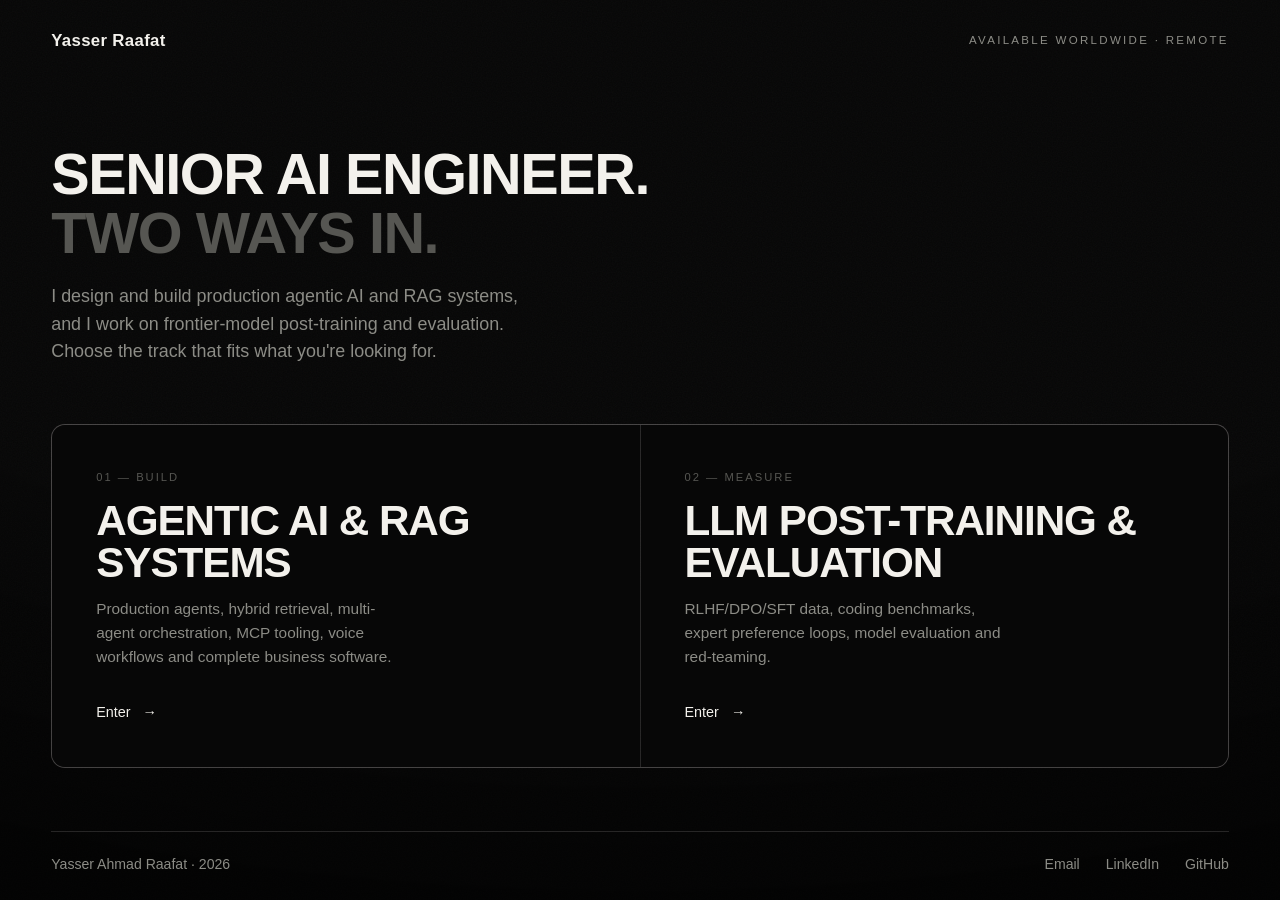
==== commit 38ef39e7: "updated portfolio" ====
--- a/index.html
+++ b/index.html
@@ -1,89 +1,26 @@
 <!doctype html>
 <html lang="en" dir="ltr">
 <head>
-<meta charset="utf-8">
-<meta name="viewport" content="width=device-width, initial-scale=1, viewport-fit=cover">
-<title>Yasser Raafat — AI Engineer</title>
-<meta name="description" content="Yasser Ahmad Raafat — senior AI engineer. Agentic AI & RAG systems, and LLM post-training & evaluation. Cairo, remote.">
-<meta name="color-scheme" content="dark">
-<meta property="og:title" content="Yasser Raafat — AI Engineer">
-<meta property="og:description" content="Agentic AI & RAG systems · LLM post-training & evaluation. Cairo, remote.">
-<meta property="og:url" content="https://yasserra-fat.github.io/Portfolio/">
-<link rel="canonical" href="https://yasserra-fat.github.io/Portfolio/">
-<link rel="icon" href="data:image/svg+xml,%3Csvg xmlns='http://www.w3.org/2000/svg' viewBox='0 0 32 32'%3E%3Crect width='32' height='32' rx='7' fill='%23f3f1ec'/%3E%3Ctext x='16' y='22' font-family='Arial,sans-serif' font-weight='700' font-size='17' fill='%23070707' text-anchor='middle'%3EY%3C/text%3E%3C/svg%3E">
-<link rel="preconnect" href="https://api.fontshare.com" crossorigin>
-<link href="https://api.fontshare.com/v2/css?f[]=clash-display@600,700&f[]=general-sans@400,500&display=swap" rel="stylesheet">
-<style>
-  :root{--bg:#070707;--fg:#f3f1ec;--muted:#8c8c86;--dim:#565652;--line:rgba(243,241,236,.14);--ease:cubic-bezier(.19,1,.22,1)}
-  *{box-sizing:border-box;margin:0;padding:0}
-  body{background:var(--bg);color:var(--fg);font-family:"General Sans",system-ui,sans-serif;min-height:100svh;display:flex;flex-direction:column;overflow-x:hidden}
-  a{color:inherit;text-decoration:none}
-  .grain{position:fixed;inset:-50%;z-index:0;pointer-events:none;opacity:.045;background-image:url("data:image/svg+xml,%3Csvg xmlns='http://www.w3.org/2000/svg' width='160' height='160'%3E%3Cfilter id='n'%3E%3CfeTurbulence type='fractalNoise' baseFrequency='.8' numOctaves='2'/%3E%3C/filter%3E%3Crect width='100%25' height='100%25' filter='url(%23n)'/%3E%3C/svg%3E");animation:grain 7s steps(6) infinite}
-  @keyframes grain{0%{transform:translate(0,0)}25%{transform:translate(-4%,3%)}50%{transform:translate(3%,-4%)}75%{transform:translate(-3%,4%)}100%{transform:translate(0,0)}}
-  .vign{position:fixed;inset:0;z-index:0;pointer-events:none;background:radial-gradient(130% 100% at 50% 0%,transparent 55%,rgba(0,0,0,.6))}
-  .wrap{position:relative;z-index:2;max-width:1200px;margin:0 auto;width:100%;padding:clamp(24px,4vw,56px);flex:1;display:flex;flex-direction:column}
-  .top{display:flex;justify-content:space-between;align-items:center;gap:16px}
-  .brand{font-family:"Clash Display";font-weight:600;letter-spacing:.02em}
-  .label{font-size:.72rem;letter-spacing:.2em;text-transform:uppercase;color:var(--muted)}
-  .mid{flex:1;display:flex;flex-direction:column;justify-content:center;padding-block:clamp(40px,8vh,90px)}
-  .intro{font-family:"Clash Display";font-weight:600;letter-spacing:-.02em;line-height:1.02;font-size:clamp(1.8rem,4.6vw,3.6rem);max-width:20ch;text-transform:uppercase}
-  .intro .d{color:var(--dim)}
-  .sub{color:var(--muted);margin-top:22px;max-width:46ch;font-size:clamp(1rem,1.5vw,1.15rem)}
-  .paths{margin-top:clamp(40px,6vw,70px);display:grid;grid-template-columns:1fr 1fr;gap:1px;background:var(--line);border:1px solid var(--line);border-radius:16px;overflow:hidden}
-  .path{background:var(--bg);padding:clamp(28px,4vw,44px);display:flex;flex-direction:column;gap:14px;transition:background .5s var(--ease);position:relative}
-  .path:hover{background:#101010}
-  .path .n{font-size:.74rem;letter-spacing:.18em;text-transform:uppercase;color:var(--dim)}
-  .path h2{font-family:"Clash Display";font-weight:600;text-transform:uppercase;letter-spacing:-.02em;line-height:.98;font-size:clamp(1.6rem,3.4vw,2.7rem)}
-  .path p{color:var(--muted);font-size:.98rem;max-width:34ch}
-  .path .go{margin-top:auto;display:inline-flex;align-items:center;gap:10px;font-weight:500;padding-top:14px}
-  .path .go .arrow{transition:transform .4s var(--ease)}
-  .path:hover .go .arrow{transform:translateX(8px)}
-  @media(max-width:720px){.paths{grid-template-columns:1fr}}
-  .foot{display:flex;flex-wrap:wrap;justify-content:space-between;gap:16px;align-items:center;border-top:1px solid var(--line);padding-top:24px;color:var(--muted);font-size:.9rem}
-  .foot .links{display:flex;gap:24px;flex-wrap:wrap}
-  .foot a:hover{color:var(--fg)}
-  :focus-visible{outline:2px solid var(--fg);outline-offset:4px}
-  ::selection{background:var(--fg);color:var(--bg)}
-  @media (prefers-reduced-motion:reduce){*{animation:none!important;transition:none!important}}
-</style>
+<meta charset="utf-8"><meta name="viewport" content="width=device-width,initial-scale=1,viewport-fit=cover">
+<title>Yasser Raafat — Senior AI Engineer</title>
+<meta name="description" content="Yasser Ahmad Raafat — Senior AI Engineer and Systems Architect. Agentic AI, multi-agent systems, MCP, production software, and frontier-model evaluation. Available worldwide for remote work.">
+<meta name="theme-color" content="#070707"><meta name="color-scheme" content="dark">
+<meta property="og:type" content="website"><meta property="og:title" content="Yasser Raafat — AI Engineer"><meta property="og:description" content="Agentic AI and RAG systems · LLM post-training and evaluation."><meta property="og:url" content="https://yasserra-fat.github.io/Portfolio/">
+<meta name="twitter:card" content="summary"><link rel="canonical" href="https://yasserra-fat.github.io/Portfolio/">
+<link rel="stylesheet" href="site.css">
+<script type="application/ld+json">{"@context":"https://schema.org","@type":"Person","name":"Yasser Ahmad Raafat","jobTitle":"Senior AI Engineer","url":"https://yasserra-fat.github.io/Portfolio/","email":"mailto:yasserwork123@gmail.com","sameAs":["https://www.linkedin.com/in/yasser-ahmed-raafat-592a2b164/","https://github.com/YasserRa-fat"],"knowsAbout":["Agentic AI","Multi-Agent Systems","Model Context Protocol","LLM Post-Training","Model Evaluation","Retrieval-Augmented Generation","Backend Engineering","Distributed Systems","Data Analysis"]}</script>
 </head>
-<body>
-<div class="grain" aria-hidden="true"></div>
-<div class="vign" aria-hidden="true"></div>
-<div class="wrap">
-  <div class="top">
-    <span class="brand">Yasser Raafat</span>
-    <span class="label">Cairo · Remote</span>
-  </div>
-
-  <div class="mid">
-    <h1 class="intro">Senior AI engineer.<br><span class="d">Two ways in.</span></h1>
-    <p class="sub">I design and build production agentic AI &amp; RAG systems, and I run frontier-model post-training &amp; evaluation. Pick the track that fits what you need.</p>
-
-    <nav class="paths" aria-label="Portfolio tracks">
-      <a class="path" href="agentic/">
-        <span class="n">01 — Build</span>
-        <h2>Agentic AI &amp; RAG Systems</h2>
-        <p>Production agents, hybrid retrieval, evals &amp; guardrails, MCP tooling. Builder of CoreFusion.</p>
-        <span class="go">Enter <span class="arrow">→</span></span>
-      </a>
-      <a class="path" href="eval/">
-        <span class="n">02 — Measure</span>
-        <h2>LLM Post-Training &amp; Evaluation</h2>
-        <p>RLHF/DPO/SFT data, SWE-bench-caliber eval harnesses, red-teaming. Ex Scale/Outlier Post-Training Lead.</p>
-        <span class="go">Enter <span class="arrow">→</span></span>
-      </a>
+<body><div class="grain" aria-hidden="true"></div><div class="vign" aria-hidden="true"></div>
+<div class="wrap home-shell">
+  <header class="topbar home-top"><div class="inner"><a class="brand" href="./">Yasser Raafat</a><span class="label">Available worldwide · Remote</span></div></header>
+  <main class="home-mid">
+    <h1 class="home-intro">Senior AI engineer.<br><span class="stroke">Two ways in.</span></h1>
+    <p class="home-lead">I design and build production agentic AI and RAG systems, and I work on frontier-model post-training and evaluation. Choose the track that fits what you're looking for.</p>
+    <nav class="paths home-paths" aria-label="Portfolio tracks">
+      <a class="path" href="agentic/"><span class="n">01 — Build</span><h2>Agentic AI &amp; RAG Systems</h2><p>Production agents, hybrid retrieval, multi-agent orchestration, MCP tooling, voice workflows and complete business software.</p><span class="go">Enter <span class="arrow">→</span></span></a>
+      <a class="path" href="eval/"><span class="n">02 — Measure</span><h2>LLM Post-Training &amp; Evaluation</h2><p>RLHF/DPO/SFT data, coding benchmarks, expert preference loops, model evaluation and red-teaming.</p><span class="go">Enter <span class="arrow">→</span></span></a>
     </nav>
-  </div>
-
-  <div class="foot">
-    <span>Yasser Ahmad Raafat · 2026</span>
-    <div class="links">
-      <a href="mailto:yasserwork123@gmail.com">Email</a>
-      <a href="https://www.linkedin.com/in/yasser-ahmed-raafat-592a2b164" target="_blank" rel="noopener">LinkedIn</a>
-      <a href="https://github.com/YasserRa-fat" target="_blank" rel="noopener">GitHub</a>
-    </div>
-  </div>
+  </main>
+  <footer class="foot"><span>Yasser Ahmad Raafat · 2026</span><div class="links"><a href="mailto:yasserwork123@gmail.com">Email</a><a href="https://www.linkedin.com/in/yasser-ahmed-raafat-592a2b164/" target="_blank" rel="noopener">LinkedIn</a><a href="https://github.com/YasserRa-fat" target="_blank" rel="noopener">GitHub</a></div></footer>
 </div>
-</body>
-</html>
+</body></html>
--- a/site.css
+++ b/site.css
@@ -0,0 +1,33 @@
+@import url('https://api.fontshare.com/v2/css?f[]=clash-display@600,700&f[]=general-sans@400,500,600&display=swap');
+:root{--bg:#070707;--fg:#f3f1ec;--muted:#8c8c86;--dim:#565652;--line:rgba(243,241,236,.14);--line2:rgba(243,241,236,.28);--ease:cubic-bezier(.19,1,.22,1);--max:1200px}
+*{box-sizing:border-box}html{scroll-behavior:smooth;scroll-padding-top:86px;-webkit-font-smoothing:antialiased;text-rendering:optimizeLegibility}body{margin:0;background:var(--bg);color:var(--fg);font:400 16px/1.55 "General Sans",Arial,sans-serif;overflow-x:hidden}a{color:inherit;text-decoration:none}a:hover{color:var(--fg)}button,a{-webkit-tap-highlight-color:transparent}::selection{background:var(--fg);color:var(--bg)}:focus-visible{outline:2px solid var(--fg);outline-offset:4px}
+.grain{position:fixed;inset:-50%;z-index:1;pointer-events:none;opacity:.035;background-image:url("data:image/svg+xml,%3Csvg xmlns='http://www.w3.org/2000/svg' width='160' height='160'%3E%3Cfilter id='n'%3E%3CfeTurbulence type='fractalNoise' baseFrequency='.8' numOctaves='2'/%3E%3C/filter%3E%3Crect width='100%25' height='100%25' filter='url(%23n)'/%3E%3C/svg%3E");animation:grain 7s steps(6) infinite}@keyframes grain{0%{transform:translate(0,0)}25%{transform:translate(-4%,3%)}50%{transform:translate(3%,-4%)}75%{transform:translate(-3%,4%)}100%{transform:translate(0,0)}}.vign{position:fixed;inset:0;z-index:1;pointer-events:none;background:radial-gradient(130% 100% at 50% 0%,transparent 55%,rgba(0,0,0,.58))}
+.wrap{width:min(var(--max),calc(100% - clamp(40px,8vw,112px)));margin-inline:auto;position:relative;z-index:2}.label,.eyebrow{font-size:.72rem;letter-spacing:.2em;text-transform:uppercase;color:var(--muted);font-weight:500}.display{font-family:"Clash Display","Arial Narrow",Arial,sans-serif;font-weight:600;letter-spacing:-.035em;text-transform:uppercase}.topbar{position:fixed;inset:0 0 auto;z-index:30;mix-blend-mode:difference}.topbar .inner{height:82px;display:flex;align-items:center;justify-content:space-between;gap:20px}.brand{font-family:"Clash Display",Arial,sans-serif;font-weight:600;letter-spacing:.02em;font-size:1.05rem}.nav{display:flex;gap:32px;align-items:center;font-size:.88rem;color:var(--fg)}.nav a{opacity:.8;transition:opacity .25s}.nav a:hover{opacity:1}
+.hero{min-height:100svh;display:flex;flex-direction:column;justify-content:flex-end;padding-top:120px;padding-bottom:clamp(44px,7vw,84px);position:relative}.hero .topline{position:absolute;top:clamp(118px,16vh,180px);left:0;right:0;display:flex;justify-content:space-between;gap:20px}.hero h1{font-family:"Clash Display","Arial Narrow",Arial,sans-serif;font-weight:600;letter-spacing:-.045em;line-height:.88;font-size:clamp(3.4rem,10.8vw,9.5rem);text-transform:uppercase;margin:0;max-width:13ch}.hero h1 .stroke{-webkit-text-stroke:1.5px var(--fg);color:transparent}.hero .lead{font-size:clamp(1rem,1.6vw,1.25rem);color:var(--muted);max-width:50ch;margin:28px 0 0}.hero .meta{display:flex;flex-wrap:wrap;align-items:flex-end;justify-content:space-between;gap:28px 48px;margin-top:clamp(32px,5vw,60px);padding-top:24px;border-top:1px solid var(--line)}.hero .meta .strong{font-family:"Clash Display",Arial,sans-serif;font-size:clamp(1.1rem,2vw,1.5rem);font-weight:600}.hero .meta .side{max-width:44ch;color:var(--muted);font-size:.96rem}
+.paths{display:grid;grid-template-columns:1fr 1fr;gap:1px;border:1px solid var(--line);border-radius:14px;overflow:hidden;background:var(--line);margin-top:clamp(36px,6vw,68px)}.path{background:var(--bg);padding:clamp(26px,4vw,44px);min-height:260px;display:flex;flex-direction:column;gap:14px;transition:background .45s var(--ease)}.path:hover{background:#101010}.path .n{font-size:.7rem;color:var(--dim);letter-spacing:.18em;text-transform:uppercase}.path h2{font-family:"Clash Display",Arial,sans-serif;font-size:clamp(1.7rem,3.3vw,2.8rem);font-weight:600;line-height:.98;letter-spacing:-.025em;text-transform:uppercase;margin:0}.path p{color:var(--muted);font-size:.96rem;max-width:37ch;margin:0}.path .go{margin-top:auto;padding-top:18px;font-size:.9rem;font-weight:500;display:flex;gap:12px;align-items:center}.arrow{display:inline-block;transition:transform .4s var(--ease)}.path:hover .arrow{transform:translateX(7px)}
+.foot{display:flex;flex-wrap:wrap;justify-content:space-between;gap:18px;align-items:center;border-top:1px solid var(--line);padding-top:22px;margin-top:clamp(40px,7vw,76px);color:var(--muted);font-size:.88rem}.foot .links{display:flex;gap:26px;flex-wrap:wrap}.foot a:hover{color:var(--fg)}
+.marquee{position:relative;z-index:2;margin-top:clamp(40px,7vw,88px);padding:22px 0;overflow:hidden;white-space:nowrap;border-block:1px solid var(--line)}.marquee .track{display:inline-flex;align-items:center;animation:slide 30s linear infinite}.marquee span{font-family:"Clash Display",Arial,sans-serif;font-weight:600;text-transform:uppercase;font-size:clamp(1.35rem,3vw,2.3rem);padding:0 clamp(18px,2.5vw,34px)}.marquee .outline{-webkit-text-stroke:1px var(--line2);color:transparent}@keyframes slide{to{transform:translateX(-50%)}}
+section.content{padding-block:clamp(78px,12vw,160px);position:relative;z-index:2}.eyebrow{display:flex;align-items:center;gap:14px;margin:0 0 clamp(25px,4vw,45px)}.eyebrow:before{content:"";width:38px;height:1px;background:var(--line2)}h2.section-title{font-family:"Clash Display",Arial,sans-serif;font-size:clamp(2.2rem,6.4vw,5.4rem);font-weight:600;letter-spacing:-.04em;line-height:.92;text-transform:uppercase;margin:0}.intro-grid{display:grid;grid-template-columns:1fr .82fr;gap:clamp(28px,6vw,90px);align-items:end;margin-top:35px}.intro-grid p{color:var(--muted);max-width:56ch;margin:0;font-size:1.02rem}.rule-list{border-top:1px solid var(--line);margin-top:clamp(40px,6vw,70px)}.rule-row{display:grid;grid-template-columns:72px minmax(180px,.8fr) 1.3fr;gap:clamp(16px,3vw,40px);align-items:baseline;padding:clamp(22px,3vw,34px) 0;border-bottom:1px solid var(--line)}.rule-row .idx{font-size:.76rem;color:var(--dim);letter-spacing:.1em}.rule-row h3{font-family:"Clash Display",Arial,sans-serif;font-size:clamp(1.25rem,2.4vw,2rem);font-weight:600;letter-spacing:-.02em;text-transform:uppercase;margin:0}.rule-row p{color:var(--muted);font-size:.96rem;margin:0;max-width:58ch}
+.proof{display:grid;grid-template-columns:1fr .9fr;gap:clamp(30px,5vw,76px);align-items:start;margin-top:35px}.proof p{color:var(--muted);margin:0 0 16px;max-width:62ch}.statline{display:flex;flex-wrap:wrap;gap:28px 44px;padding-top:24px;margin-top:26px;border-top:1px solid var(--line)}.stat .v{font-family:"Clash Display",Arial,sans-serif;font-size:clamp(2rem,4vw,3.2rem);font-weight:600;line-height:1}.stat .k{display:block;margin-top:8px;color:var(--dim);font-size:.76rem;max-width:18ch}.xp{margin-top:clamp(34px,5vw,58px);border-top:1px solid var(--line)}.xp-row{display:grid;grid-template-columns:190px 1fr;gap:32px;padding:27px 0;border-bottom:1px solid var(--line)}.xp-date{font-size:.82rem;color:var(--dim);letter-spacing:.05em}.xp-role{font-family:"Clash Display",Arial,sans-serif;font-size:1.35rem;font-weight:600;text-transform:uppercase;letter-spacing:-.02em}.xp-org{color:var(--muted);font-size:.9rem;margin:4px 0 10px}.xp-row p{color:var(--muted);font-size:.95rem;margin:0;max-width:70ch}
+.diagram-wrap{border-top:1px solid var(--line);border-bottom:1px solid var(--line);padding:clamp(22px,4vw,40px) 0;margin-top:36px}.diagram-head{display:flex;justify-content:space-between;gap:14px;align-items:center;margin-bottom:18px;color:var(--dim);font-size:.68rem;letter-spacing:.16em;text-transform:uppercase}.diagram-head strong{font-weight:500;color:var(--fg)}.diagram{width:100%;height:auto;display:block;overflow:visible}.diagram text{font-family:"General Sans",Arial,sans-serif;fill:var(--fg)}.diagram .muted{fill:var(--muted)}.diagram .dim{fill:var(--dim)}.diagram .line{stroke:rgba(243,241,236,.42);stroke-width:1.2;fill:none}.diagram .dash{stroke-dasharray:4 6}.diagram .node{fill:#0b0b0b;stroke:rgba(243,241,236,.28);stroke-width:1}.diagram .node-strong{fill:#101010;stroke:rgba(243,241,236,.7);stroke-width:1.2}.diagram .tiny{font-size:10px;letter-spacing:1.5px}.diagram .small{font-size:12px}.diagram .main{font-size:15px;font-weight:600}.diagram .big{font-size:18px;font-weight:600}.diagram-mobile{display:none}.diagram-caption{display:flex;justify-content:space-between;gap:16px;margin-top:15px;color:var(--dim);font-size:.75rem}.diagram-caption span:last-child{text-align:right}
+.cap-grid{display:grid;grid-template-columns:1fr 1fr;gap:1px;background:var(--line);border:1px solid var(--line);margin-top:35px}.cap{background:var(--bg);padding:28px;min-height:180px}.cap .num{font-size:.7rem;letter-spacing:.15em;color:var(--dim)}.cap h3{font-family:"Clash Display",Arial,sans-serif;text-transform:uppercase;font-size:1.5rem;font-weight:600;line-height:1;margin:18px 0 10px}.cap p{font-size:.94rem;color:var(--muted);margin:0;max-width:52ch}
+.result-table{border-top:1px solid var(--line);margin-top:35px}.result-row{display:grid;grid-template-columns:1.2fr .8fr 2fr;gap:25px;padding:22px 0;border-bottom:1px solid var(--line);align-items:baseline}.result-row.head{font-size:.68rem;letter-spacing:.16em;color:var(--dim);text-transform:uppercase}.result-row .project{font-family:"Clash Display",Arial,sans-serif;font-size:1.25rem;font-weight:600;text-transform:uppercase}.result-row .result{font-family:"Clash Display",Arial,sans-serif;font-size:1.55rem;font-weight:600}.result-row p{margin:0;color:var(--muted);font-size:.93rem}
+.cta{border-top:1px solid var(--line);padding-block:clamp(70px,11vw,130px);position:relative;z-index:2}.cta h2{font-family:"Clash Display",Arial,sans-serif;font-size:clamp(2.6rem,9.5vw,8rem);font-weight:600;line-height:.9;letter-spacing:-.04em;text-transform:uppercase;margin:0;max-width:13ch}.cta p{color:var(--muted);max-width:48ch;margin:22px 0}.cta .links{display:flex;gap:20px;flex-wrap:wrap;margin-top:24px}.cta .links a{border-bottom:1px solid var(--line2);padding-bottom:5px}.footer{border-top:1px solid var(--line);padding:22px 0 30px;display:flex;justify-content:space-between;flex-wrap:wrap;gap:15px;color:var(--dim);font-size:.78rem;position:relative;z-index:2}
+@media(max-width:760px){.wrap{width:calc(100% - 40px)}.topbar .inner{height:68px}.nav{gap:14px;font-size:.75rem}.hero{min-height:100svh;padding-top:115px}.hero .topline{top:100px}.hero h1{font-size:clamp(3.1rem,15vw,5.8rem)}.paths{grid-template-columns:1fr}.path{min-height:220px}.intro-grid,.proof{grid-template-columns:1fr}.rule-row{grid-template-columns:42px 1fr;gap:10px 16px}.rule-row p{grid-column:2}.xp-row{grid-template-columns:1fr;gap:8px}.cap-grid{grid-template-columns:1fr}.result-row{grid-template-columns:1fr;gap:6px}.result-row.head{display:none}.diagram-desktop{display:none}.diagram-mobile{display:block}.diagram-caption{font-size:.68rem}.diagram-caption span:last-child{max-width:45%}.hero .topline .right{display:none}}
+@media(prefers-reduced-motion:reduce){*,*:before,*:after{animation:none!important;transition:none!important;scroll-behavior:auto!important}}
+
+/* Landing page: preserve the original quiet two-track composition. */
+.home-shell{min-height:100svh;display:flex;flex-direction:column}
+.home-top{position:relative;mix-blend-mode:normal;z-index:2}
+.home-top .inner{height:82px;display:flex;align-items:center;justify-content:space-between;border-bottom:0}
+.home-mid{flex:1;display:flex;flex-direction:column;justify-content:center;padding-block:clamp(44px,7vh,78px)}
+.home-intro{font-family:"Clash Display",Arial,sans-serif;font-weight:600;letter-spacing:-.025em;line-height:1.02;font-size:clamp(2.2rem,4.6vw,3.6rem);text-transform:uppercase;max-width:20ch;margin:0}
+.home-intro .stroke{color:var(--dim);-webkit-text-stroke:0}
+.home-lead{color:var(--muted);margin:20px 0 0;max-width:48ch;font-size:clamp(1rem,1.5vw,1.12rem)}
+.home-paths{margin-top:clamp(34px,5vw,58px)}
+.home-paths .path{min-height:220px}
+.home-shell>.foot{margin-top:0;margin-bottom:24px}
+/* Keep the section marker separate from the oversized hero headline. */
+.hero .topline{top:clamp(105px,12vh,132px)}
+.hero h1{margin-top:clamp(62px,7vh,84px)}
+@media(max-width:760px){.home-top .inner{height:68px}.home-mid{padding-block:48px}.home-intro{font-size:clamp(2.1rem,8vw,3.2rem)}.home-paths{margin-top:32px}.hero .topline{top:90px}.hero h1{margin-top:54px}}
